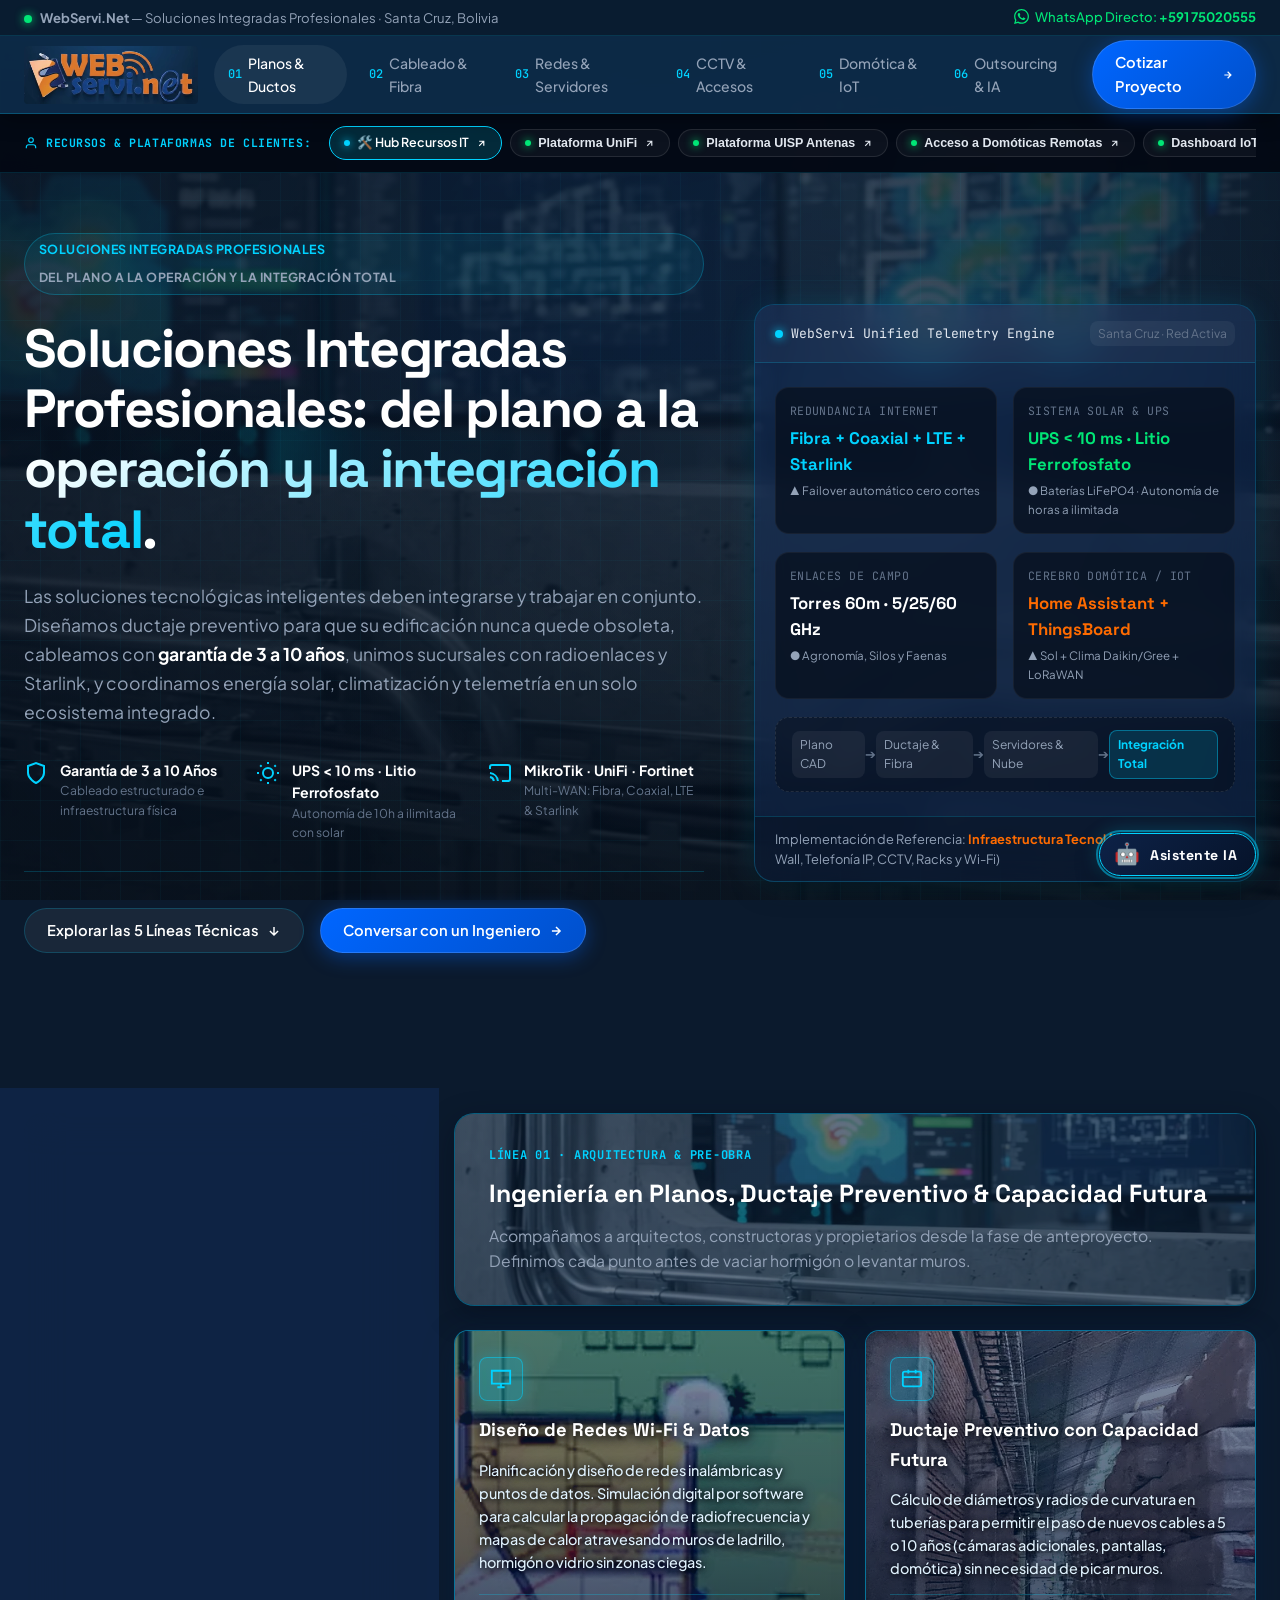
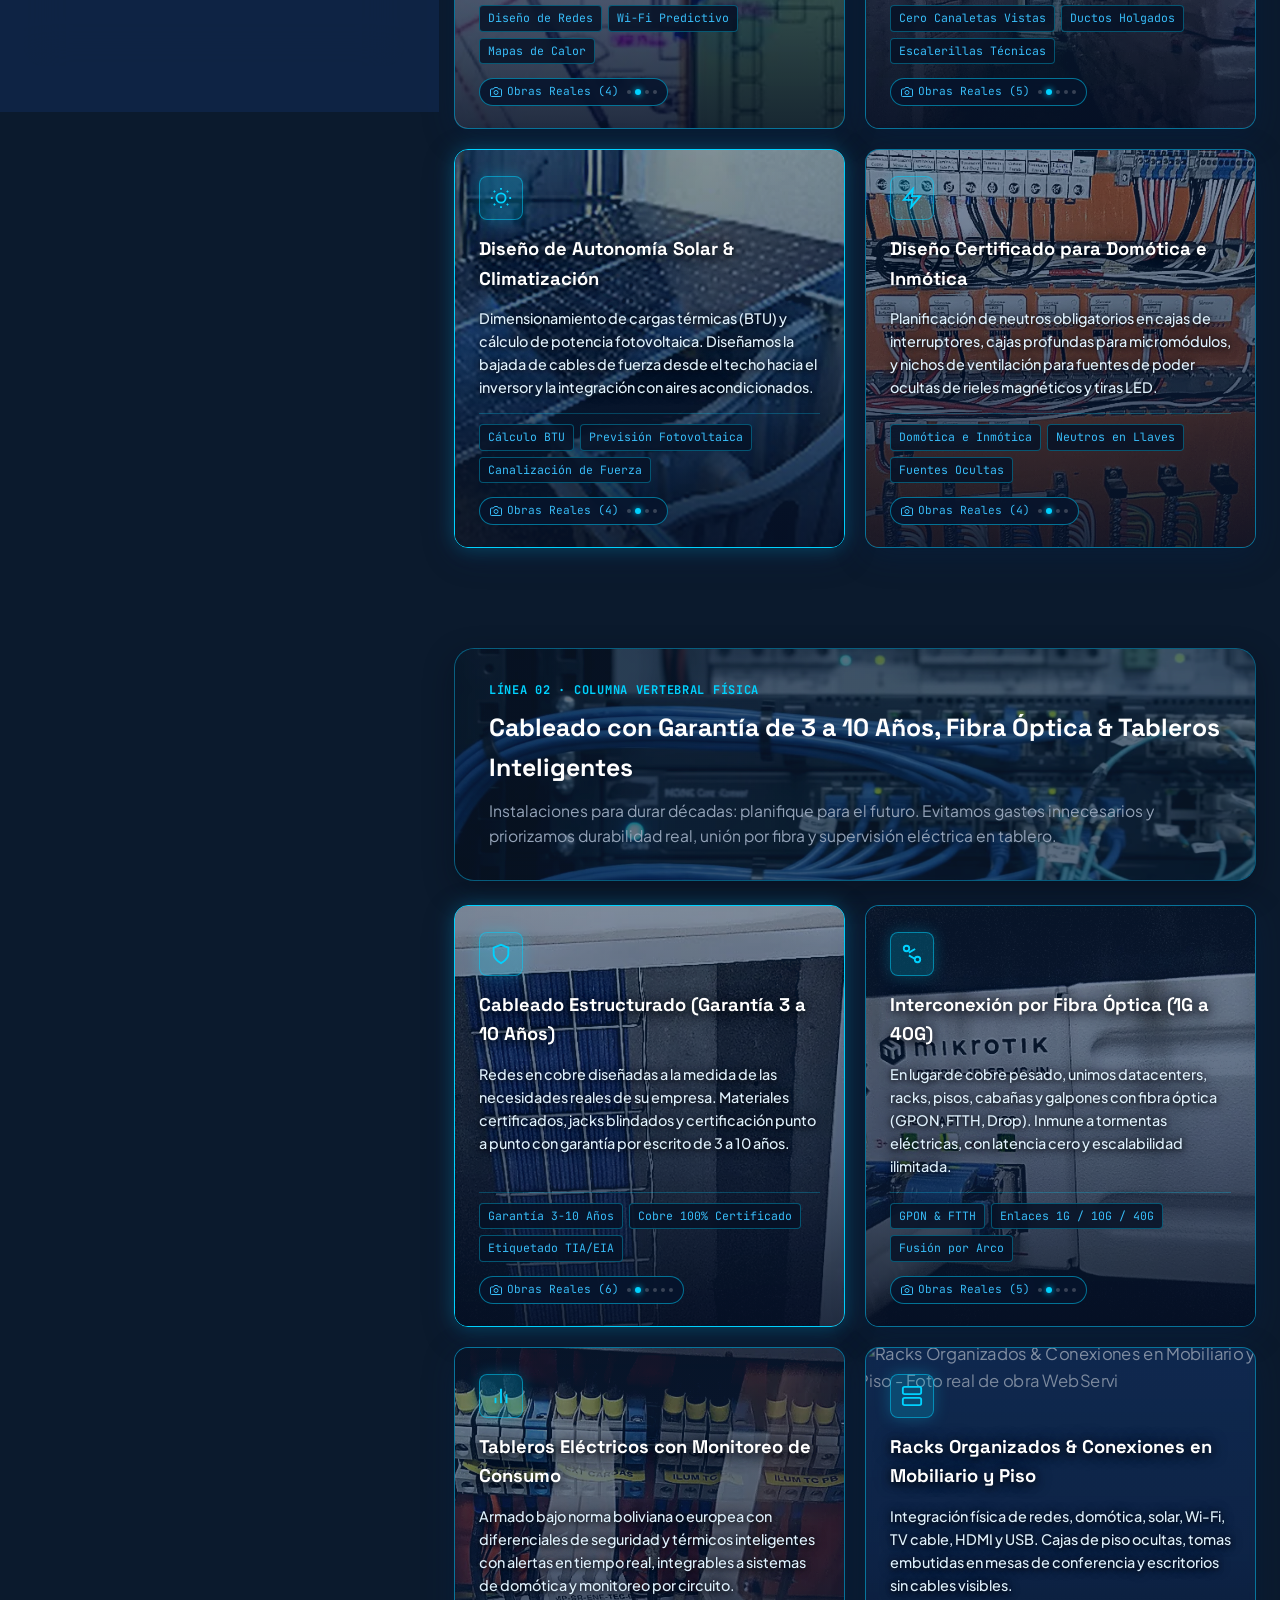
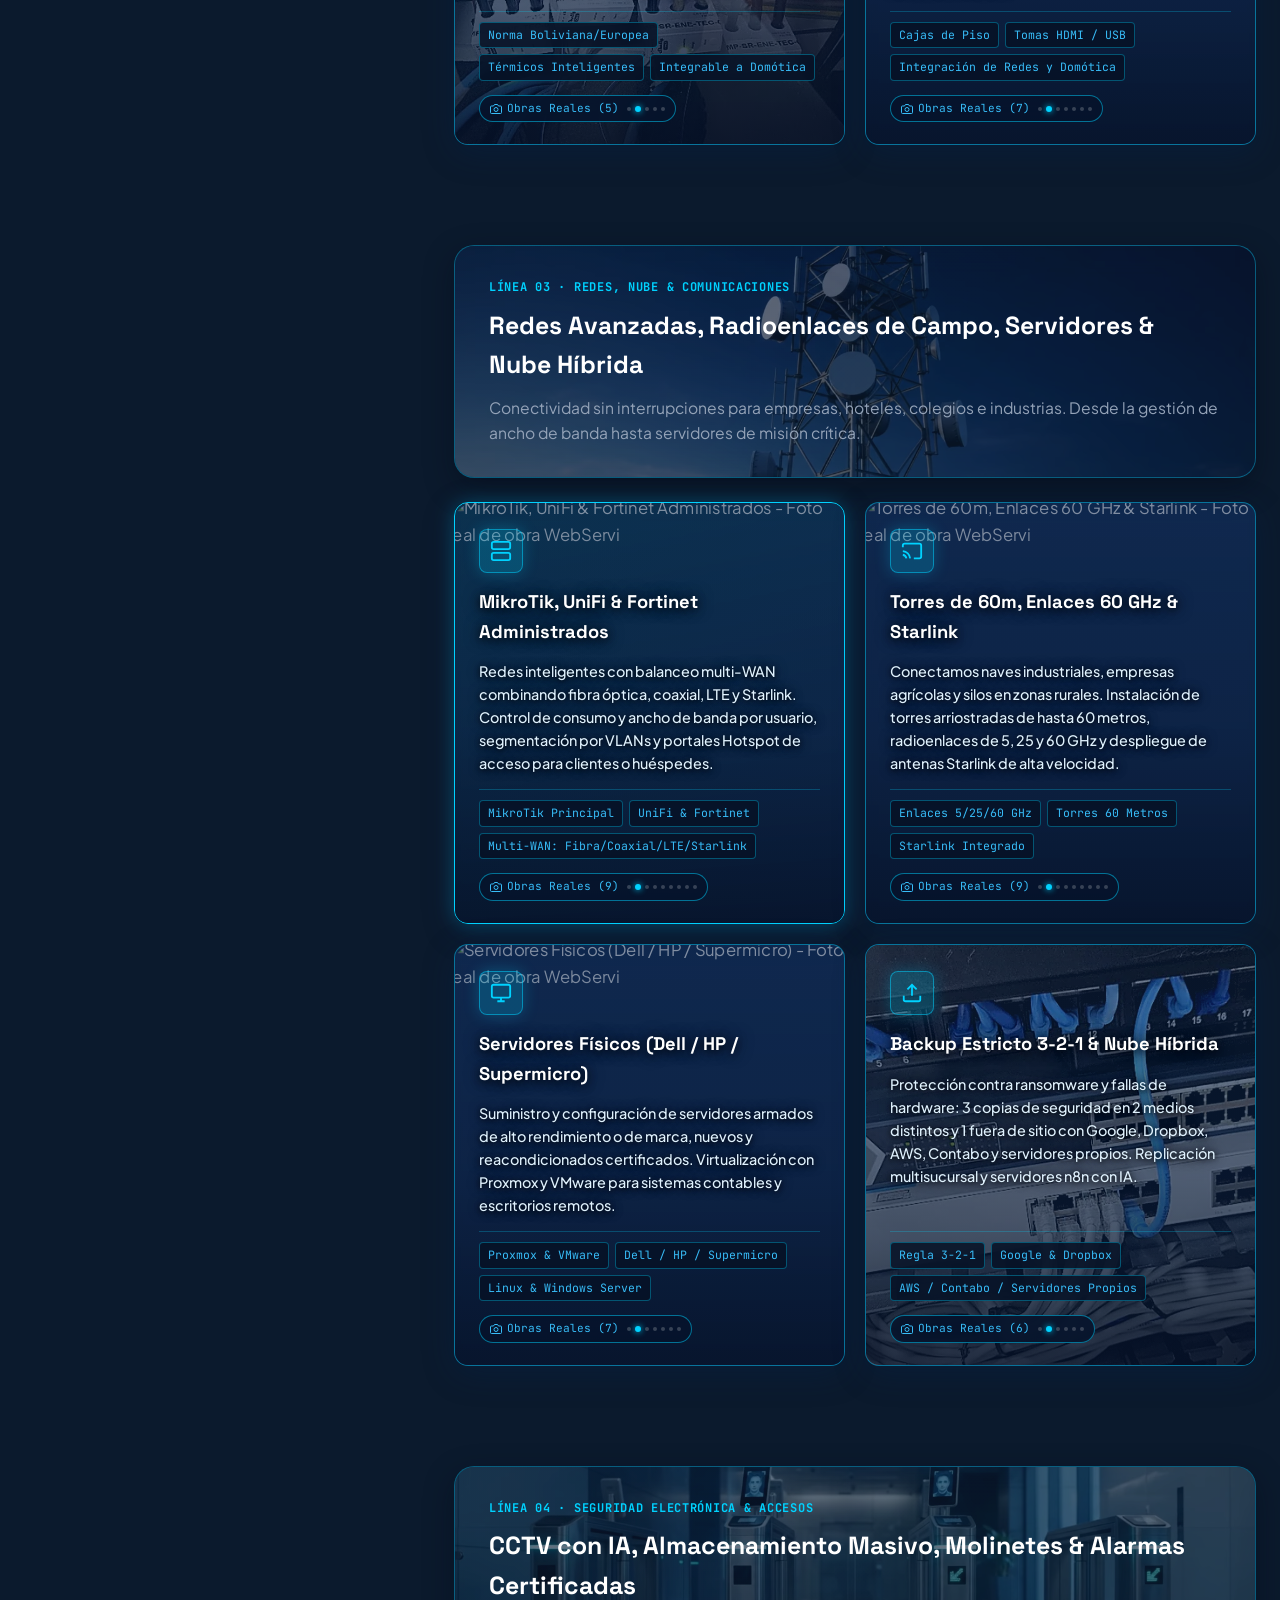
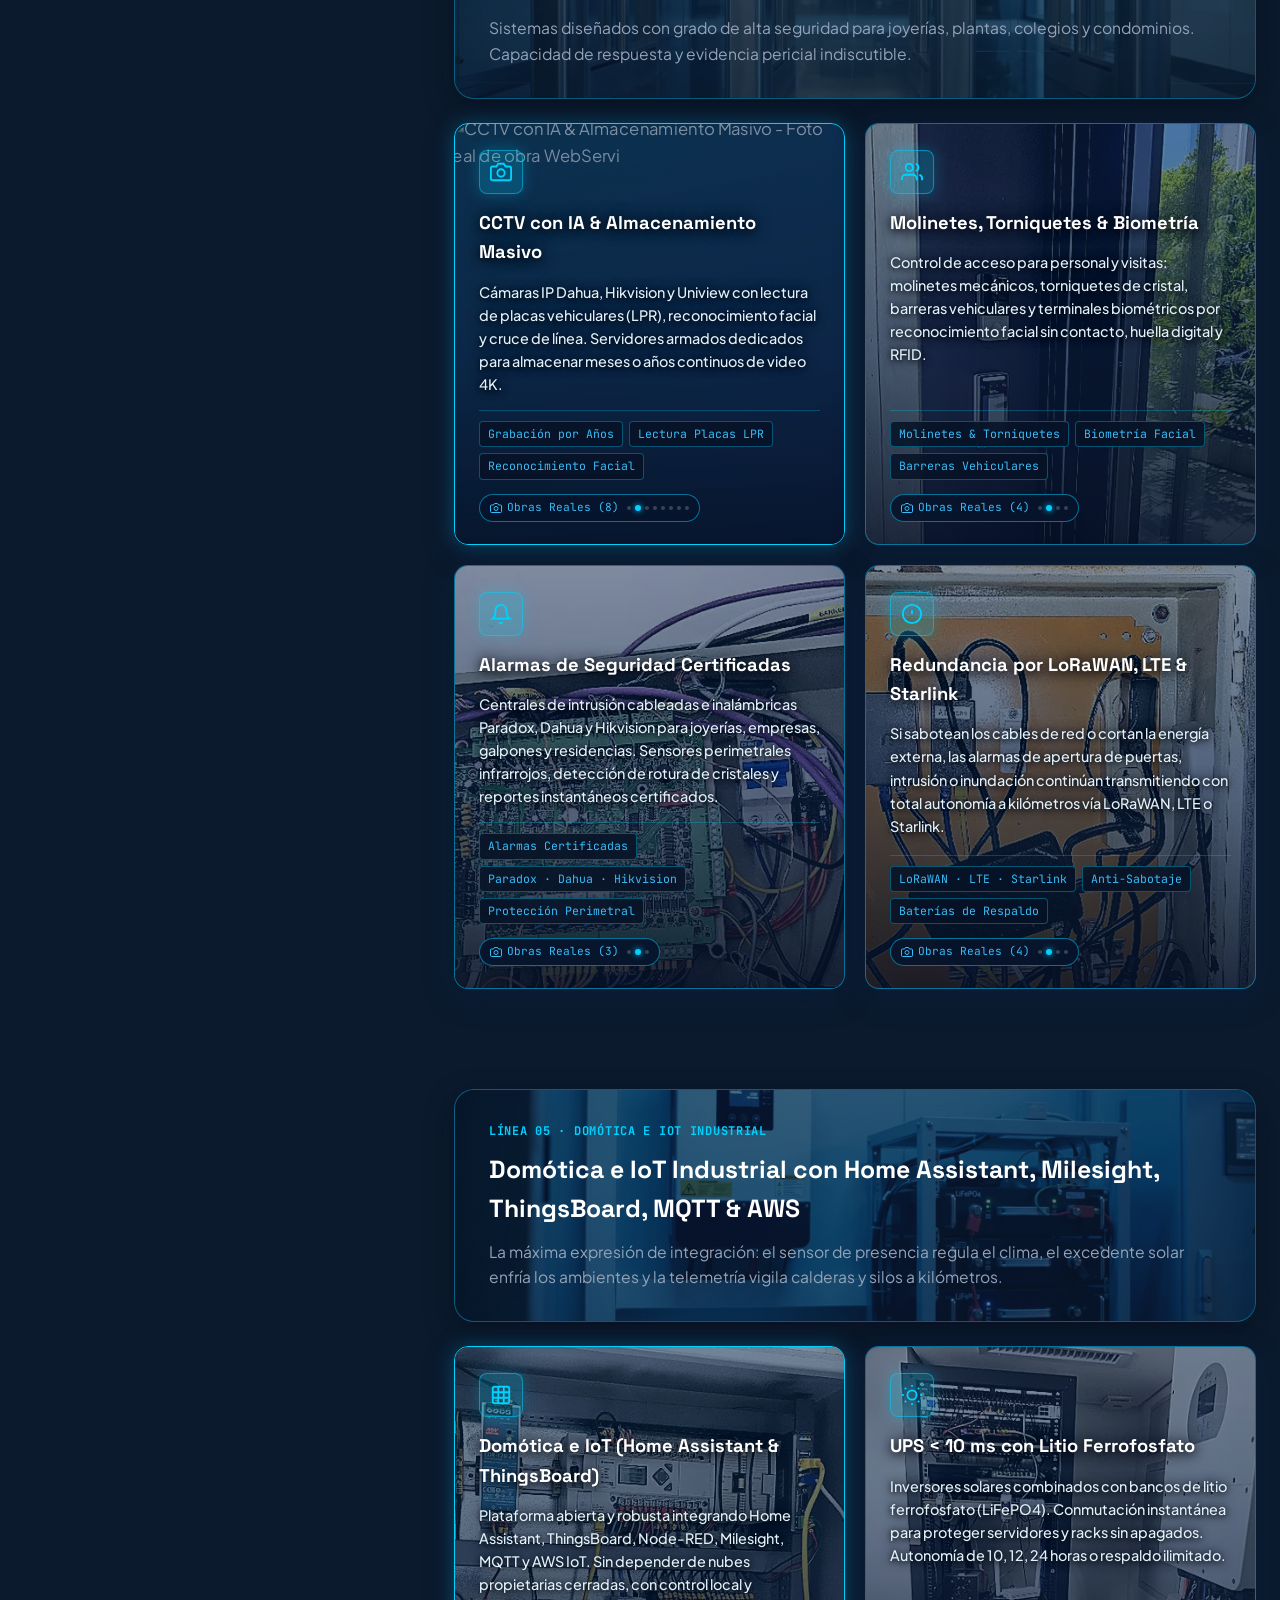
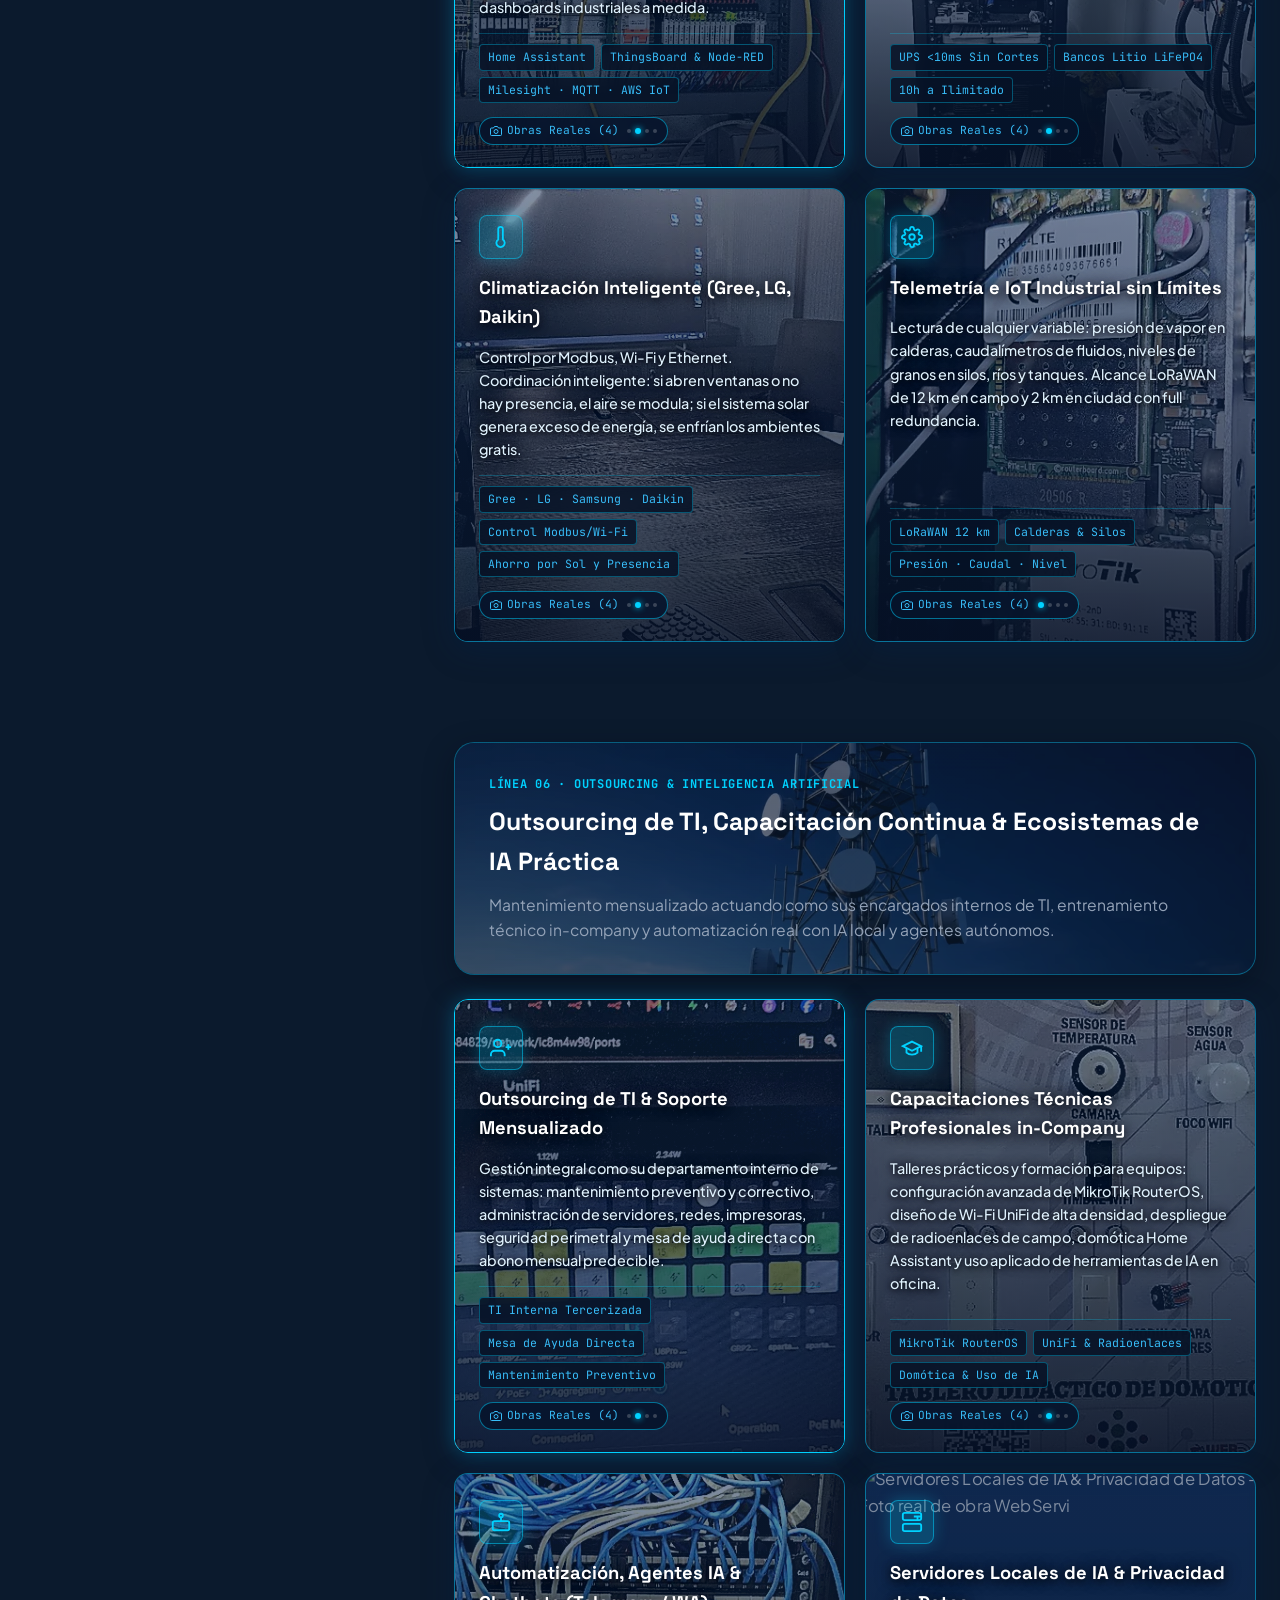
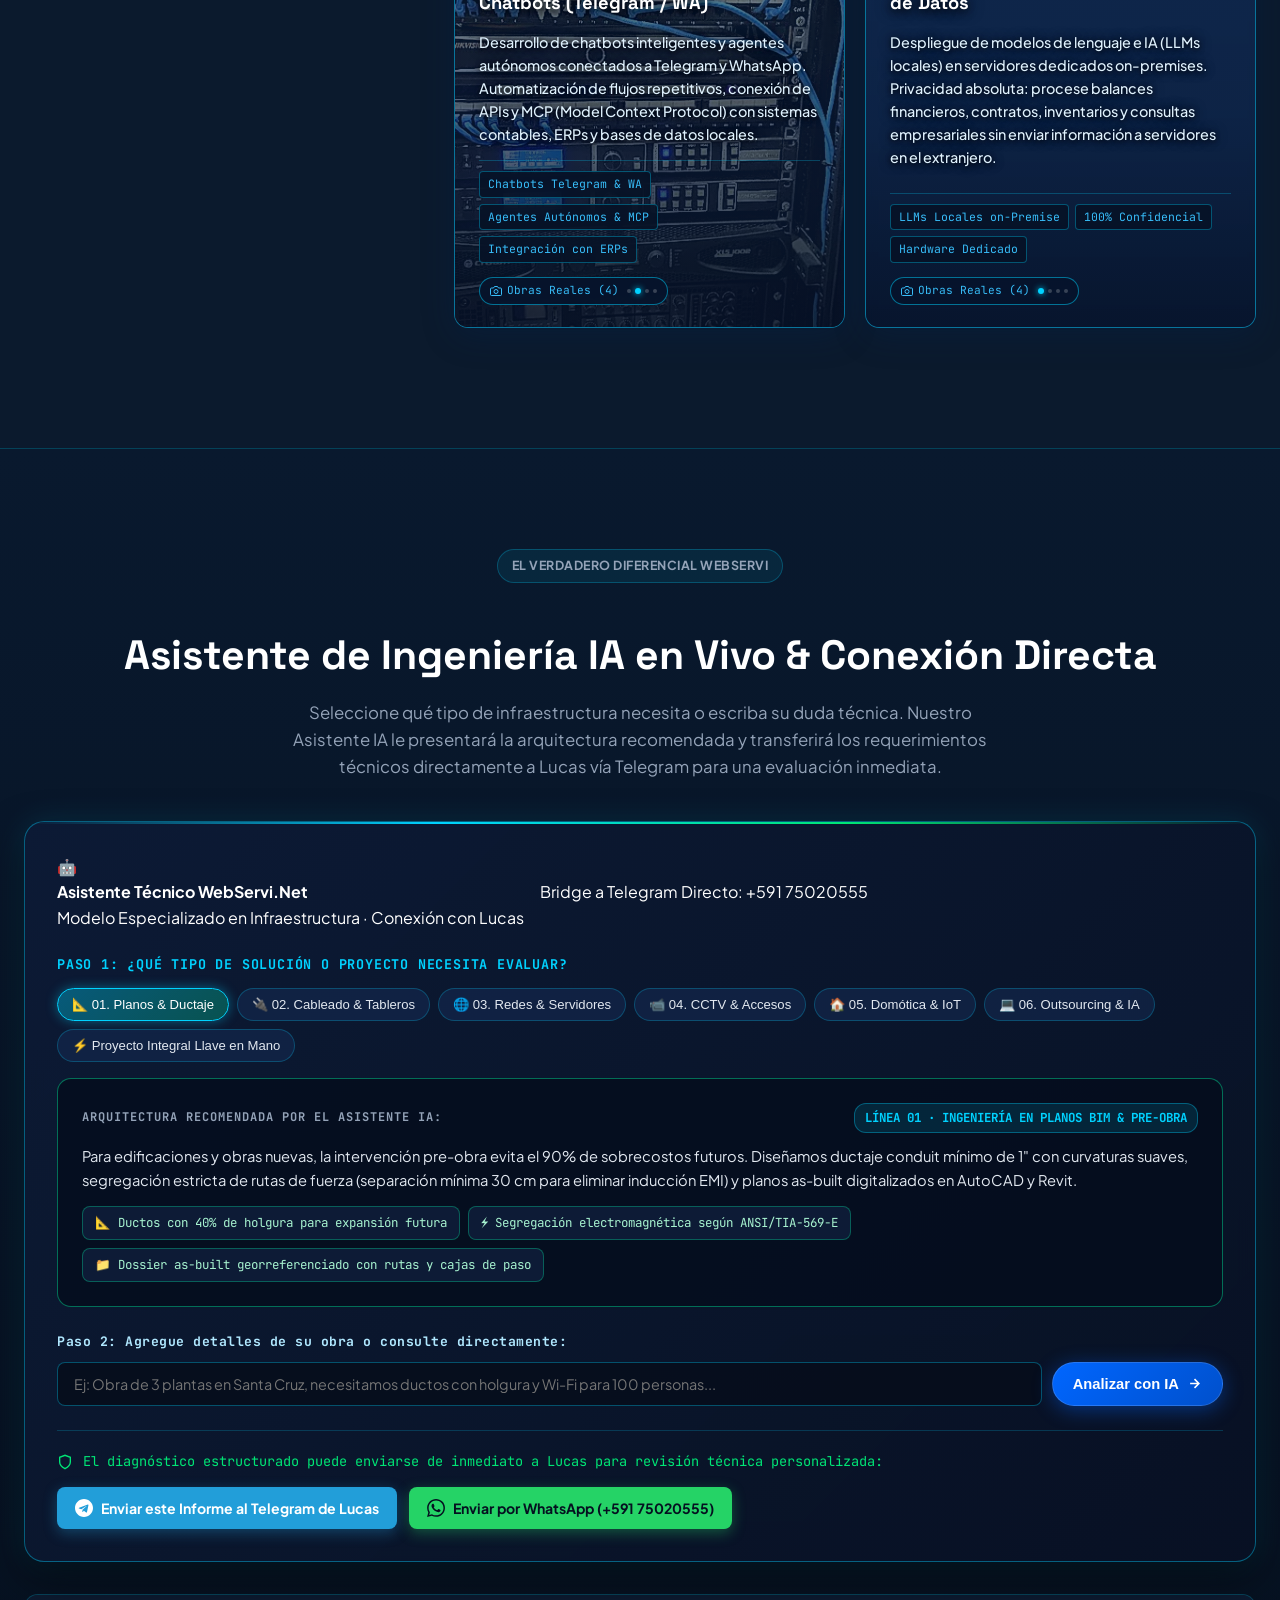
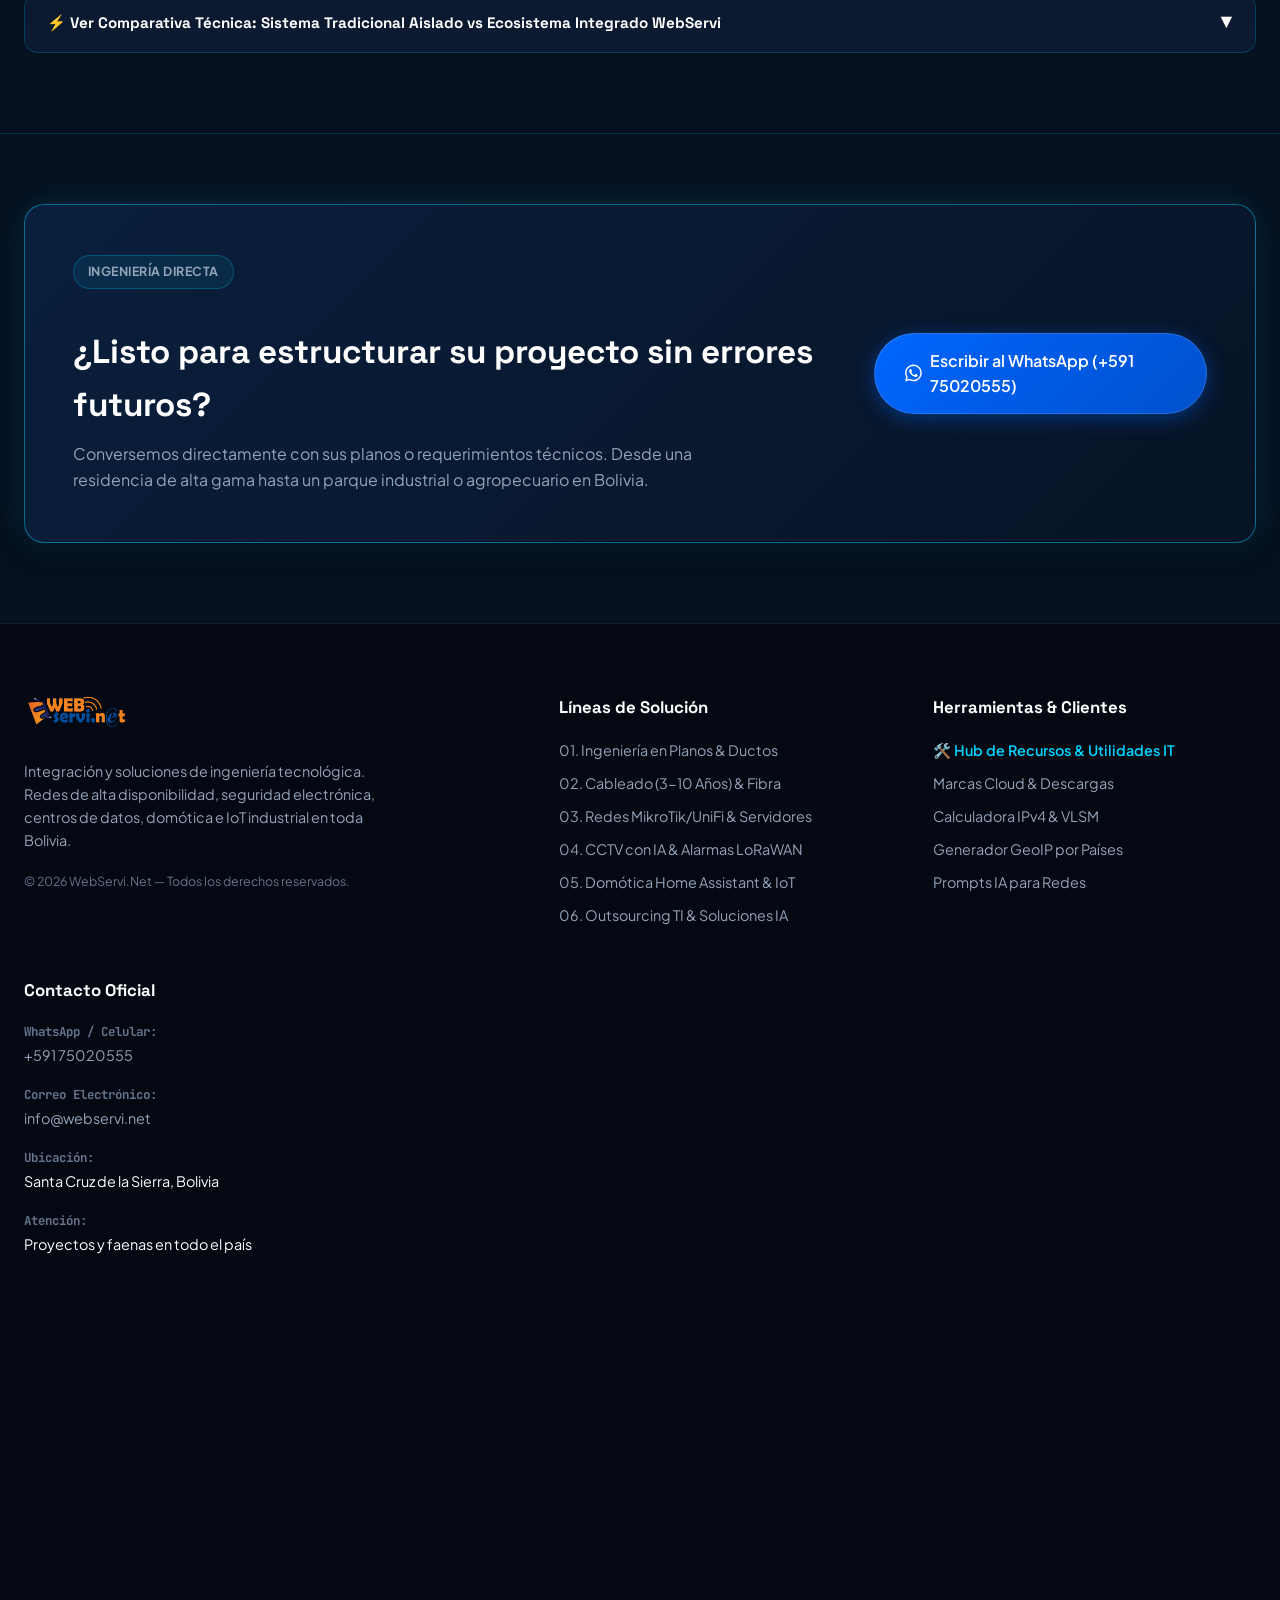
==== index.html @ d4ae752f "Línea 06, Asistente IA en vivo, fotos históricas, sticky fix y animación ai-typing" ====
<!doctype html>
<html lang="es">
<head>
  <meta charset="utf-8">
  <meta name="viewport" content="width=device-width, initial-scale=1">
  <title>WebServi.Net — Ingeniería e Integración Total | Redes, Fibra, Servidores, Domótica & IoT</title>
  <meta name="description" content="Integración tecnológica de punta a punta en Bolivia: ingeniería en planos, cableado con 3 a 10 años de garantía, redes MikroTik/UniFi/Fortinet, enlaces Starlink, Proxmox, CCTV con IA, domótica Home Assistant y telemetría LoRaWAN.">
  <link rel="preconnect" href="https://fonts.googleapis.com">
  <link rel="preconnect" href="https://fonts.gstatic.com" crossorigin>
  <link href="https://fonts.googleapis.com/css2?family=JetBrains+Mono:wght@400;500;700&family=Plus+Jakarta+Sans:wght@300;400;500;600;700;800&family=Space+Grotesk:wght@500;600;700&display=swap" rel="stylesheet">
  <link rel="stylesheet" href="styles.css">
  <link rel="icon" type="image/png" href="assets/logos/v2-logo.png">
  <link rel="apple-touch-icon" href="assets/logos/v2-logo.png">
</head>
<body data-page="home">

  <!-- Ambient Dynamic Canvas / Background Layer -->
  <div class="ambient-bg-container" id="ambientBg">
    <div class="ambient-base-gradient"></div>

    <!-- Seamless Video Loops for 5 Lines (Cero Lag, Alta Nitidez) -->
    <video class="ambient-video-loop active" id="ambientVid1" autoplay muted loop playsinline preload="auto" aria-hidden="true">
      <source src="video/loop-linea-1.webm" type="video/webm">
      <source src="video/loop-linea-1.mp4" type="video/mp4">
    </video>
    <video class="ambient-video-loop" id="ambientVid2" autoplay muted loop playsinline preload="auto" aria-hidden="true">
      <source src="video/loop-linea-2.webm" type="video/webm">
      <source src="video/loop-linea-2.mp4" type="video/mp4">
    </video>
    <video class="ambient-video-loop" id="ambientVid3" autoplay muted loop playsinline preload="auto" aria-hidden="true">
      <source src="video/loop-linea-3.webm" type="video/webm">
      <source src="video/loop-linea-3.mp4" type="video/mp4">
    </video>
    <video class="ambient-video-loop" id="ambientVid4" autoplay muted loop playsinline preload="auto" aria-hidden="true">
      <source src="video/loop-linea-4.webm" type="video/webm">
      <source src="video/loop-linea-4.mp4" type="video/mp4">
    </video>
    <video class="ambient-video-loop" id="ambientVid5" autoplay muted loop playsinline preload="auto" aria-hidden="true">
      <source src="video/loop-linea-5.webm" type="video/webm">
      <source src="video/loop-linea-5.mp4" type="video/mp4">
    </video>
    <video class="ambient-video-loop" id="ambientVid6" autoplay muted loop playsinline preload="auto" aria-hidden="true">
      <source src="video/loop-linea-6.webm" type="video/webm">
      <source src="video/loop-linea-6.mp4" type="video/mp4">
    </video>

    <div class="ambient-overlay-vignette"></div>
    <div class="ambient-grid-overlay"></div>
  </div>

  <!-- Accessibility Skip Link -->
  <a class="sr-skip" href="#lineas-maestras">Saltar a las líneas de solución</a>

  <!-- Top Announcement Bar -->
  <header class="top-bar">
    <div class="wrap top-bar-content">
      <div class="top-tagline">
        <span class="pulse-dot"></span>
        <span><strong>WebServi.Net</strong> — Soluciones Integradas Profesionales · Santa Cruz, Bolivia</span>
      </div>
      <div class="top-contact">
        <a href="https://wa.me/59175020555" target="_blank" rel="noopener" class="top-wa-link">
          <svg width="15" height="15" viewBox="0 0 24 24" fill="currentColor"><path d="M.057 24l1.687-6.163c-1.041-1.804-1.588-3.849-1.587-5.946.003-6.556 5.338-11.891 11.893-11.891 3.181.001 6.167 1.24 8.413 3.488 2.245 2.248 3.481 5.236 3.48 8.414-.003 6.557-5.338 11.892-11.893 11.892-1.99-.001-3.951-.5-5.688-1.448l-6.305 1.654zm6.597-3.807c1.676.995 3.276 1.591 5.392 1.592 5.448 0 9.886-4.434 9.889-9.885.002-5.462-4.415-9.89-9.881-9.892-5.452 0-9.887 4.434-9.889 9.884-.001 2.225.651 3.891 1.746 5.634l-.999 3.648 3.742-.981zm11.387-5.464c-.074-.124-.272-.198-.57-.347-.297-.149-1.758-.868-2.031-.967-.272-.099-.47-.149-.669.149-.198.297-.768.967-.941 1.165-.173.198-.347.223-.644.074-.297-.149-1.255-.462-2.39-1.475-.883-.788-1.48-1.761-1.653-2.059-.173-.297-.018-.458.13-.606.134-.133.297-.347.446-.521.151-.172.2-.296.3-.495.099-.198.05-.372-.025-.521-.075-.148-.669-1.611-.916-2.206-.242-.579-.487-.501-.669-.51l-.57-.01c-.198 0-.52.074-.792.372s-1.04 1.016-1.04 2.479 1.065 2.876 1.213 3.074c.149.198 2.095 3.2 5.076 4.487.709.306 1.263.489 1.694.626.712.226 1.36.194 1.872.118.571-.085 1.758-.719 2.006-1.413.248-.695.248-1.29.173-1.414z"/></svg>
          <span>WhatsApp Directo: <strong>+591 75020555</strong></span>
        </a>
      </div>
    </div>
  </header>

  <!-- Sticky Main Glass Navigation -->
  <nav class="site-nav">
    <div class="wrap nav-inner">
      <a href="index.html" class="brand-link" aria-label="WebServi.Net - Inicio">
        <video class="brand-logo-video" autoplay loop muted playsinline poster="video/logo-poster.jpg">
          <source src="video/logo-animado-header.webm" type="video/webm">
          <source src="video/logo-animado-header.mp4" type="video/mp4">
          <img src="video/logo-poster.jpg" alt="WebServi.Net" class="brand-logo">
        </video>
      </a>

      <div class="nav-links" id="mainNav">
        <a href="#linea-1" class="nav-item"><span>01</span> Planos & Ductos</a>
        <a href="#linea-2" class="nav-item"><span>02</span> Cableado & Fibra</a>
        <a href="#linea-3" class="nav-item"><span>03</span> Redes & Servidores</a>
        <a href="#linea-4" class="nav-item"><span>04</span> CCTV & Accesos</a>
        <a href="#linea-5" class="nav-item"><span>05</span> Domótica & IoT</a>
        <a href="#linea-6" class="nav-item"><span>06</span> Outsourcing & IA</a>
      </div>

      <div class="nav-cta-wrap">
        <a href="https://wa.me/59175020555?text=Hola%20WebServi,%20deseo%20asesoramiento%20para%20un%20proyecto" target="_blank" rel="noopener" class="btn btn-primary-glow btn-nav-cta">
          <span>Cotizar Proyecto</span>
          <svg width="14" height="14" viewBox="0 0 24 24" fill="none" stroke="currentColor" stroke-width="2.5"><path d="M5 12h14M12 5l7 7-7 7"/></svg>
        </a>

        <!-- Mobile Menu Toggle Button (Hamburger) -->
        <button class="mobile-toggle-btn" id="mobileMenuBtn" aria-label="Abrir Menú de Navegación" aria-expanded="false">
          <span class="hamburger-line"></span>
          <span class="hamburger-line"></span>
          <span class="hamburger-line"></span>
        </button>
      </div>
    </div>

    <!-- Mobile Navigation Drawer -->
    <div class="mobile-nav-drawer" id="mobileNavDrawer" aria-hidden="true">
      <div class="mobile-nav-links">
        <a href="#linea-1" class="mobile-nav-item"><span>01</span> Planos & Ductos</a>
        <a href="#linea-2" class="mobile-nav-item"><span>02</span> Cableado & Fibra</a>
        <a href="#linea-3" class="mobile-nav-item"><span>03</span> Redes & Servidores</a>
        <a href="#linea-4" class="mobile-nav-item"><span>04</span> CCTV & Accesos</a>
        <a href="#linea-5" class="mobile-nav-item"><span>05</span> Domótica & IoT</a>
        <a href="#linea-6" class="mobile-nav-item"><span>06</span> Outsourcing & IA</a>
      </div>
      <div class="mobile-drawer-footer">
        <a href="https://wa.me/59175020555?text=Hola%20WebServi,%20deseo%20asesoramiento%20para%20un%20proyecto" target="_blank" rel="noopener" class="btn btn-primary-glow" style="width: 100%;">
          <span>Cotizar Proyecto por WhatsApp</span>
        </a>
      </div>
    </div>
  </nav>

  <!-- Client Resources & Platform Access Bar -->
  <div class="client-portal-bar">
    <div class="wrap portal-bar-inner">
      <div class="portal-label">
        <svg width="14" height="14" viewBox="0 0 24 24" fill="none" stroke="currentColor" stroke-width="2"><path d="M20 21v-2a4 4 0 0 0-4-4H8a4 4 0 0 0-4 4v2"/><circle cx="12" cy="7" r="4"/></svg>
        <span>RECURSOS & PLATAFORMAS DE CLIENTES:</span>
      </div>

      <div class="portal-buttons-scroll">
        <a href="recursos.html" class="portal-btn" style="background: rgba(0, 210, 255, 0.16); border-color: var(--tech-cyan); color: #fff; text-decoration: none;" title="Ir al Hub de Recursos IT y Herramientas">
          <span class="portal-btn-dot" style="background: var(--tech-cyan); box-shadow: 0 0 8px var(--tech-cyan);"></span>
          <span style="font-weight: 600;">🛠️ Hub Recursos IT</span>
          <svg width="11" height="11" viewBox="0 0 24 24" fill="none" stroke="currentColor" stroke-width="2.5"><path d="M7 17L17 7M7 7h10v10"/></svg>
        </a>

        <button class="portal-btn" data-portal="unifi" title="Servidor UniFi Controller para clientes">
          <span class="portal-btn-dot"></span>
          <span>Plataforma UniFi</span>
          <svg width="11" height="11" viewBox="0 0 24 24" fill="none" stroke="currentColor" stroke-width="2.5"><path d="M7 17L17 7M7 7h10v10"/></svg>
        </button>

        <button class="portal-btn" data-portal="uisp" title="Monitoreo de enlaces de antenas UISP">
          <span class="portal-btn-dot"></span>
          <span>Plataforma UISP Antenas</span>
          <svg width="11" height="11" viewBox="0 0 24 24" fill="none" stroke="currentColor" stroke-width="2.5"><path d="M7 17L17 7M7 7h10v10"/></svg>
        </button>

        <button class="portal-btn" data-portal="domotica" title="Acceso seguro a paneles de domótica">
          <span class="portal-btn-dot"></span>
          <span>Acceso a Domóticas Remotas</span>
          <svg width="11" height="11" viewBox="0 0 24 24" fill="none" stroke="currentColor" stroke-width="2.5"><path d="M7 17L17 7M7 7h10v10"/></svg>
        </button>

        <button class="portal-btn" data-portal="thingsboard" title="Dashboard IoT ThingsBoard para telemetría">
          <span class="portal-btn-dot"></span>
          <span>Dashboard IoT ThingsBoard</span>
          <svg width="11" height="11" viewBox="0 0 24 24" fill="none" stroke="currentColor" stroke-width="2.5"><path d="M7 17L17 7M7 7h10v10"/></svg>
        </button>

        <button class="portal-btn" data-portal="monitoreo" title="Centro de monitoreo de redes y servidores">
          <span class="portal-btn-dot"></span>
          <span>Monitoreos Remotos</span>
          <svg width="11" height="11" viewBox="0 0 24 24" fill="none" stroke="currentColor" stroke-width="2.5"><path d="M7 17L17 7M7 7h10v10"/></svg>
        </button>
      </div>
    </div>
  </div>

  <!-- HERO SECTION -->
  <section class="hero-executive">
    <div class="wrap hero-grid">
      <div class="hero-text-col">
        <div class="eyebrow-chip">
          <span class="chip-accent">SOLUCIONES INTEGRADAS PROFESIONALES</span>
          <span>DEL PLANO A LA OPERACIÓN Y LA INTEGRACIÓN TOTAL</span>
        </div>
        
        <h1 class="hero-title">
          Soluciones Integradas Profesionales: <span class="gradient-text">del plano a la operación y la integración total</span>.
        </h1>

        <p class="hero-lead">
          Las soluciones tecnológicas inteligentes deben integrarse y trabajar en conjunto. Diseñamos ductaje preventivo para que su edificación nunca quede obsoleta, cableamos con <strong>garantía de 3 a 10 años</strong>, unimos sucursales con radioenlaces y Starlink, y coordinamos energía solar, climatización y telemetría en un solo ecosistema integrado.
        </p>

        <!-- Trust Highlights -->
        <div class="hero-badges">
          <div class="badge-item">
            <svg class="badge-icon" viewBox="0 0 24 24" fill="none" stroke="currentColor" stroke-width="2"><path d="M12 22s8-4 8-10V5l-8-3-8 3v7c0 6 8 10 8 10z"/></svg>
            <div>
              <strong>Garantía de 3 a 10 Años</strong>
              <span>Cableado estructurado e infraestructura física</span>
            </div>
          </div>
          <div class="badge-item">
            <svg class="badge-icon" viewBox="0 0 24 24" fill="none" stroke="currentColor" stroke-width="2"><circle cx="12" cy="12" r="5"/><path d="M12 1v2M12 21v2M4.2 4.2l1.4 1.4M18.4 18.4l1.4 1.4M1 12h2M21 12h2M4.2 19.8l1.4-1.4M18.4 5.6l1.4-1.4"/></svg>
            <div>
              <strong>UPS &lt; 10 ms · Litio Ferrofosfato</strong>
              <span>Autonomía de 10h a ilimitada con solar</span>
            </div>
          </div>
          <div class="badge-item">
            <svg class="badge-icon" viewBox="0 0 24 24" fill="none" stroke="currentColor" stroke-width="2"><path d="M2 16.1A5 5 0 0 1 5.9 20M2 12.05A9 9 0 0 1 9.95 20M2 8V6a2 2 0 0 1 2-2h16a2 2 0 0 1 2 2v12a2 2 0 0 1-2 2h-6"/></svg>
            <div>
              <strong>MikroTik · UniFi · Fortinet</strong>
              <span>Multi-WAN: Fibra, Coaxial, LTE & Starlink</span>
            </div>
          </div>
        </div>

        <div class="hero-actions">
          <a href="#lineas-maestras" class="btn btn-secondary">
            <span>Explorar las 5 Líneas Técnicas</span>
            <svg width="14" height="14" viewBox="0 0 24 24" fill="none" stroke="currentColor" stroke-width="2.5"><path d="M12 5v14M19 12l-7 7-7-7"/></svg>
          </a>
          <a href="https://wa.me/59175020555?text=Hola%20WebServi,%20quiero%20conversar%20sobre%20un%20proyecto" target="_blank" rel="noopener" class="btn btn-primary-glow">
            <span>Conversar con un Ingeniero</span>
            <svg width="14" height="14" viewBox="0 0 24 24" fill="none" stroke="currentColor" stroke-width="2.5"><path d="M5 12h14M12 5l7 7-7 7"/></svg>
          </a>
        </div>
      </div>

      <!-- Hero Interactive Architecture Showcase -->
      <div class="hero-showcase-col">
        <div class="tech-monitor-card">
          <div class="monitor-header">
            <div class="monitor-title">
              <span class="live-indicator"></span>
              <span>WebServi Unified Telemetry Engine</span>
            </div>
            <div class="monitor-chip">Santa Cruz · Red Activa</div>
          </div>

          <div class="monitor-body">
            <div class="telemetry-row">
              <div class="telemetry-metric">
                <span class="t-label">REDUNDANCIA INTERNET</span>
                <span class="t-value highlight-cyan">Fibra + Coaxial + LTE + Starlink</span>
                <span class="t-sub">▲ Failover automático cero cortes</span>
              </div>
              <div class="telemetry-metric">
                <span class="t-label">SISTEMA SOLAR & UPS</span>
                <span class="t-value highlight-green">UPS &lt; 10 ms · Litio Ferrofosfato</span>
                <span class="t-sub">● Baterías LiFePO4 · Autonomía de horas a ilimitada</span>
              </div>
            </div>

            <div class="telemetry-row">
              <div class="telemetry-metric">
                <span class="t-label">ENLACES DE CAMPO</span>
                <span class="t-value">Torres 60m · 5/25/60 GHz</span>
                <span class="t-sub">● Agronomía, Silos y Faenas</span>
              </div>
              <div class="telemetry-metric">
                <span class="t-label">CEREBRO DOMÓTICA / IOT</span>
                <span class="t-value highlight-orange">Home Assistant + ThingsBoard</span>
                <span class="t-sub">▲ Sol + Clima Daikin/Gree + LoRaWAN</span>
              </div>
            </div>

            <div class="monitor-diagram">
              <div class="diagram-node">Plano CAD</div>
              <div class="diagram-line">➔</div>
              <div class="diagram-node">Ductaje & Fibra</div>
              <div class="diagram-line">➔</div>
              <div class="diagram-node">Servidores & Nube</div>
              <div class="diagram-line">➔</div>
              <div class="diagram-node active">Integración Total</div>
            </div>
          </div>

          <div class="monitor-footer">
            <span>Implementación de Referencia: <strong>Infraestructura Tecnológica Integral</strong> (Video Wall, Telefonía IP, CCTV, Racks y Wi-Fi)</span>
          </div>
        </div>
      </div>
    </div>
  </section>

  <!-- STORY-SCROLL MAIN SECTION (6 LÍNEAS MAESTRAS) -->
  <section class="story-scroll-section" id="lineas-maestras">
    <div class="wrap story-scroll-wrapper">
      
      <!-- STICKY SIDEBAR (LEFT COLUMN) -->
      <aside class="story-sticky-sidebar" id="storySidebar">
        <div class="sidebar-header">
          <div class="line-counter" id="activeLineCounter">LÍNEA 01 DE 06</div>
          <div class="line-progress-track">
            <div class="line-progress-bar" id="lineProgressBar" style="width: 16.66%;"></div>
          </div>
        </div>

        <div class="sidebar-content">
          <div class="sidebar-eyebrow" id="sidebarEyebrow">PRE-CONSTRUCCIÓN & PROYECTOS</div>
          <h2 class="sidebar-title" id="sidebarTitle">Ingeniería en Planos & Ductaje Preventivo</h2>
          <p class="sidebar-quote" id="sidebarQuote">
            «El ducto que no se coloca en el plano no se podrá colocar después sin picar paredes ni dejar canaletas colgando. Planificamos la infraestructura para los próximos 10 años.»
          </p>

          <div class="sidebar-specs-list" id="sidebarSpecs">
            <div class="spec-tag">Ductos con holgura futura</div>
            <div class="spec-tag">Diseño Solar & Climatización</div>
            <div class="spec-tag">Diseño Certificado Domótica</div>
            <div class="spec-tag">Diseño Wi-Fi & Datos</div>
          </div>
        </div>

        <div class="sidebar-footer">
          <a href="https://wa.me/59175020555?text=Hola%20WebServi,%20quiero%20revisar%20mis%20planos%20con%20ustedes" target="_blank" rel="noopener" class="btn btn-whatsapp-sidebar" id="sidebarCta">
            <svg width="18" height="18" viewBox="0 0 24 24" fill="currentColor"><path d="M.057 24l1.687-6.163c-1.041-1.804-1.588-3.849-1.587-5.946.003-6.556 5.338-11.891 11.893-11.891 3.181.001 6.167 1.24 8.413 3.488 2.245 2.248 3.481 5.236 3.48 8.414-.003 6.557-5.338 11.892-11.893 11.892-1.99-.001-3.951-.5-5.688-1.448l-6.305 1.654zm6.597-3.807c1.676.995 3.276 1.591 5.392 1.592 5.448 0 9.886-4.434 9.889-9.885.002-5.462-4.415-9.89-9.881-9.892-5.452 0-9.887 4.434-9.889 9.884-.001 2.225.651 3.891 1.746 5.634l-.999 3.648 3.742-.981zm11.387-5.464c-.074-.124-.272-.198-.57-.347-.297-.149-1.758-.868-2.031-.967-.272-.099-.47-.149-.669.149-.198.297-.768.967-.941 1.165-.173.198-.347.223-.644.074-.297-.149-1.255-.462-2.39-1.475-.883-.788-1.48-1.761-1.653-2.059-.173-.297-.018-.458.13-.606.134-.133.297-.347.446-.521.151-.172.2-.296.3-.495.099-.198.05-.372-.025-.521-.075-.148-.669-1.611-.916-2.206-.242-.579-.487-.501-.669-.51l-.57-.01c-.198 0-.52.074-.792.372s-1.04 1.016-1.04 2.479 1.065 2.876 1.213 3.074c.149.198 2.095 3.2 5.076 4.487.709.306 1.263.489 1.694.626.712.226 1.36.194 1.872.118.571-.085 1.758-.719 2.006-1.413.248-.695.248-1.29.173-1.414z"/></svg>
            <span id="sidebarCtaText">Consultar Planos por WhatsApp</span>
          </a>
        </div>
      </aside>

      <!-- DYNAMIC FEED (RIGHT COLUMN) -->
      <main class="story-feed" id="storyFeed">

        <!-- ========================================== -->
        <!-- LÍNEA 01: INGENIERÍA EN PLANOS & PROYECTOS -->
        <!-- ========================================== -->
        <article class="line-cluster" id="linea-1" data-line="1" data-title="Ingeniería en Planos & Ductaje Preventivo" data-eyebrow="PRE-CONSTRUCCIÓN & PROYECTOS" data-quote="«El ducto que no se coloca en el plano no se podrá colocar después sin picar paredes ni dejar canaletas colgando. Planificamos la infraestructura para los próximos 10 años.»" data-specs="Ductos con holgura futura,Diseño Solar & Climatización,Diseño Certificado Domótica,Diseño Wi-Fi & Datos" data-cta="Consultar Planos por WhatsApp" data-msg="Hola WebServi, requiero asesoramiento técnico para el diseño en planos de una obra">
          
          <div class="cluster-banner">
            <video class="cluster-bg-video" autoplay muted loop playsinline preload="auto" aria-hidden="true">
              <source src="video/loop-linea-1.webm" type="video/webm">
              <source src="video/loop-linea-1.mp4" type="video/mp4">
            </video>
            <div class="cluster-banner-content">
              <span class="cluster-tag">LÍNEA 01 · ARQUITECTURA & PRE-OBRA</span>
              <h3>Ingeniería en Planos, Ductaje Preventivo & Capacidad Futura</h3>
              <p>Acompañamos a arquitectos, constructoras y propietarios desde la fase de anteproyecto. Definimos cada punto antes de vaciar hormigón o levantar muros.</p>
            </div>
          </div>

          <div class="card-grid">
            <div class="tech-card">
              <div class="card-icon">
                <svg viewBox="0 0 24 24" fill="none" stroke="currentColor" stroke-width="2"><path d="M2 3h20v14H2z"/><path d="M8 21h8M12 17v4"/></svg>
              </div>
              <h4>Diseño de Redes Wi-Fi & Datos</h4>
              <p>Planificación y diseño de redes inalámbricas y puntos de datos. Simulación digital por software para calcular la propagación de radiofrecuencia y mapas de calor atravesando muros de ladrillo, hormigón o vidrio sin zonas ciegas.</p>
              <div class="card-pills">
                <span>Diseño de Redes</span>
                <span>Wi-Fi Predictivo</span>
                <span>Mapas de Calor</span>
              </div>
            </div>

            <div class="tech-card">
              <div class="card-icon">
                <svg viewBox="0 0 24 24" fill="none" stroke="currentColor" stroke-width="2"><path d="M4 4h16c1.1 0 2 .9 2 2v12c0 1.1-.9 2-2 2H4c-1.1 0-2-.9-2-2V6c0-1.1.9-2 2-2z"/><path d="M8 2v4M16 2v4M2 10h20"/></svg>
              </div>
              <h4>Ductaje Preventivo con Capacidad Futura</h4>
              <p>Cálculo de diámetros y radios de curvatura en tuberías para permitir el paso de nuevos cables a 5 o 10 años (cámaras adicionales, pantallas, domótica) sin necesidad de picar muros.</p>
              <div class="card-pills">
                <span>Cero Canaletas Vistas</span>
                <span>Ductos Holgados</span>
                <span>Escalerillas Técnicas</span>
              </div>
            </div>

            <div class="tech-card highlight-border">
              <div class="card-icon">
                <svg viewBox="0 0 24 24" fill="none" stroke="currentColor" stroke-width="2"><circle cx="12" cy="12" r="5"/><path d="M12 1v2M12 21v2M4.2 4.2l1.4 1.4M18.4 18.4l1.4 1.4M1 12h2M21 12h2M4.2 19.8l1.4-1.4M18.4 5.6l1.4-1.4"/></svg>
              </div>
              <h4>Diseño de Autonomía Solar & Climatización</h4>
              <p>Dimensionamiento de cargas térmicas (BTU) y cálculo de potencia fotovoltaica. Diseñamos la bajada de cables de fuerza desde el techo hacia el inversor y la integración con aires acondicionados.</p>
              <div class="card-pills">
                <span>Cálculo BTU</span>
                <span>Previsión Fotovoltaica</span>
                <span>Canalización de Fuerza</span>
              </div>
            </div>

            <div class="tech-card">
              <div class="card-icon">
                <svg viewBox="0 0 24 24" fill="none" stroke="currentColor" stroke-width="2"><path d="M13 2L3 14h9l-1 8 10-12h-9l1-8z"/></svg>
              </div>
              <h4>Diseño Certificado para Domótica e Inmótica</h4>
              <p>Planificación de neutros obligatorios en cajas de interruptores, cajas profundas para micromódulos, y nichos de ventilación para fuentes de poder ocultas de rieles magnéticos y tiras LED.</p>
              <div class="card-pills">
                <span>Domótica e Inmótica</span>
                <span>Neutros en Llaves</span>
                <span>Fuentes Ocultas</span>
              </div>
            </div>
          </div>
        </article>

        <!-- ========================================== -->
        <!-- LÍNEA 02: CABLEADO, FIBRA & TABLEROS       -->
        <!-- ========================================== -->
        <article class="line-cluster" id="linea-2" data-line="2" data-title="Cableado de Alta Durabilidad, Tableros & Fibra" data-eyebrow="INFRAESTRUCTURA FÍSICA CERTIFICADA" data-quote="«No sobrediseñamos con cables innecesarios. Instalaciones para durar décadas: planifique para el futuro. Unimos racks con fibra óptica y monitoreamos el consumo eléctrico por circuito.»" data-specs="Garantía 3 a 10 Años,Fibra GPON/FTTH 1-40G,Térmicos Inteligentes,Integración Domótica/Mobiliario" data-cta="Consultar Cableado y Tableros" data-msg="Hola WebServi, requiero cotizar cableado estructurado, fibra óptica o tableros inteligentes">
          
          <div class="cluster-banner">
            <video class="cluster-bg-video" autoplay muted loop playsinline preload="auto" aria-hidden="true">
              <source src="video/loop-linea-2.webm" type="video/webm">
              <source src="video/loop-linea-2.mp4" type="video/mp4">
            </video>
            <div class="cluster-banner-content">
              <span class="cluster-tag">LÍNEA 02 · COLUMNA VERTEBRAL FÍSICA</span>
              <h3>Cableado con Garantía de 3 a 10 Años, Fibra Óptica & Tableros Inteligentes</h3>
              <p>Instalaciones para durar décadas: planifique para el futuro. Evitamos gastos innecesarios y priorizamos durabilidad real, unión por fibra y supervisión eléctrica en tablero.</p>
            </div>
          </div>

          <div class="card-grid">
            <div class="tech-card highlight-border">
              <div class="card-icon">
                <svg viewBox="0 0 24 24" fill="none" stroke="currentColor" stroke-width="2"><path d="M12 22s8-4 8-10V5l-8-3-8 3v7c0 6 8 10 8 10z"/></svg>
              </div>
              <h4>Cableado Estructurado (Garantía 3 a 10 Años)</h4>
              <p>Redes en cobre diseñadas a la medida de las necesidades reales de su empresa. Materiales certificados, jacks blindados y certificación punto a punto con garantía por escrito de 3 a 10 años.</p>
              <div class="card-pills">
                <span>Garantía 3-10 Años</span>
                <span>Cobre 100% Certificado</span>
                <span>Etiquetado TIA/EIA</span>
              </div>
            </div>

            <div class="tech-card">
              <div class="card-icon">
                <svg viewBox="0 0 24 24" fill="none" stroke="currentColor" stroke-width="2"><circle cx="6" cy="6" r="3"/><circle cx="18" cy="18" r="3"/><path d="M8.59 13.51l6.83 3.98M15.41 6.51l-6.82 3.98"/></svg>
              </div>
              <h4>Interconexión por Fibra Óptica (1G a 40G)</h4>
              <p>En lugar de cobre pesado, unimos datacenters, racks, pisos, cabañas y galpones con fibra óptica (GPON, FTTH, Drop). Inmune a tormentas eléctricas, con latencia cero y escalabilidad ilimitada.</p>
              <div class="card-pills">
                <span>GPON & FTTH</span>
                <span>Enlaces 1G / 10G / 40G</span>
                <span>Fusión por Arco</span>
              </div>
            </div>

            <div class="tech-card">
              <div class="card-icon">
                <svg viewBox="0 0 24 24" fill="none" stroke="currentColor" stroke-width="2"><path d="M18 20V10M12 20V4M6 20v-6"/></svg>
              </div>
              <h4>Tableros Eléctricos con Monitoreo de Consumo</h4>
              <p>Armado bajo norma boliviana o europea con diferenciales de seguridad y térmicos inteligentes con alertas en tiempo real, integrables a sistemas de domótica y monitoreo por circuito.</p>
              <div class="card-pills">
                <span>Norma Boliviana/Europea</span>
                <span>Térmicos Inteligentes</span>
                <span>Integrable a Domótica</span>
              </div>
            </div>

            <div class="tech-card">
              <div class="card-icon">
                <svg viewBox="0 0 24 24" fill="none" stroke="currentColor" stroke-width="2"><rect x="2" y="2" width="20" height="8" rx="2"/><rect x="2" y="14" width="20" height="8" rx="2"/><path d="M6 6h.01M6 18h.01"/></svg>
              </div>
              <h4>Racks Organizados & Conexiones en Mobiliario y Piso</h4>
              <p>Integración física de redes, domótica, solar, Wi-Fi, TV cable, HDMI y USB. Cajas de piso ocultas, tomas embutidas en mesas de conferencia y escritorios sin cables visibles.</p>
              <div class="card-pills">
                <span>Cajas de Piso</span>
                <span>Tomas HDMI / USB</span>
                <span>Integración de Redes y Domótica</span>
              </div>
            </div>
          </div>
        </article>

        <!-- ========================================== -->
        <!-- LÍNEA 03: REDES, ENLACES & SERVIDORES      -->
        <!-- ========================================== -->
        <article class="line-cluster" id="linea-3" data-line="3" data-title="Redes Avanzadas, Enlaces, Servidores & Nube" data-eyebrow="COMUNICACIONES & CENTROS DE CÓMPUTO" data-quote="«Gestionamos redes inteligentes con MikroTik, UniFi y Fortinet con balanceo multi-WAN (fibra, coaxial, LTE, Starlink). Unimos sedes con torres de 60m y Starlink, y protegemos datos con regla de backup 3-2-1 en Google, Dropbox, AWS y servidores dedicados.»" data-specs="MikroTik / UniFi / Fortinet,Torres 60m + Starlink,Proxmox & VMware,Backup 3-2-1 Google/Dropbox" data-cta="Cotizar Redes y Servidores" data-msg="Hola WebServi, requiero cotizar infraestructura de redes, servidores, enlaces o backup en la nube">
          
          <div class="cluster-banner">
            <video class="cluster-bg-video" autoplay muted loop playsinline preload="auto" aria-hidden="true">
              <source src="video/loop-linea-3.webm" type="video/webm">
              <source src="video/loop-linea-3.mp4" type="video/mp4">
            </video>
            <div class="cluster-banner-content">
              <span class="cluster-tag">LÍNEA 03 · REDES, NUBE & COMUNICACIONES</span>
              <h3>Redes Avanzadas, Radioenlaces de Campo, Servidores & Nube Híbrida</h3>
              <p>Conectividad sin interrupciones para empresas, hoteles, colegios e industrias. Desde la gestión de ancho de banda hasta servidores de misión crítica.</p>
            </div>
          </div>

          <div class="card-grid">
            <div class="tech-card highlight-border">
              <div class="card-icon">
                <svg viewBox="0 0 24 24" fill="none" stroke="currentColor" stroke-width="2"><rect x="2" y="2" width="20" height="8" rx="2"/><rect x="2" y="14" width="20" height="8" rx="2"/><line x1="6" y1="6" x2="6.01" y2="6"/><line x1="6" y1="18" x2="6.01" y2="18"/></svg>
              </div>
              <h4>MikroTik, UniFi & Fortinet Administrados</h4>
              <p>Redes inteligentes con balanceo multi-WAN combinando fibra óptica, coaxial, LTE y Starlink. Control de consumo y ancho de banda por usuario, segmentación por VLANs y portales Hotspot de acceso para clientes o huéspedes.</p>
              <div class="card-pills">
                <span>MikroTik Principal</span>
                <span>UniFi & Fortinet</span>
                <span>Multi-WAN: Fibra/Coaxial/LTE/Starlink</span>
              </div>
            </div>

            <div class="tech-card">
              <div class="card-icon">
                <svg viewBox="0 0 24 24" fill="none" stroke="currentColor" stroke-width="2"><path d="M2 16.1A5 5 0 0 1 5.9 20M2 12.05A9 9 0 0 1 9.95 20M2 8V6a2 2 0 0 1 2-2h16a2 2 0 0 1 2 2v12a2 2 0 0 1-2 2h-6"/></svg>
              </div>
              <h4>Torres de 60m, Enlaces 60 GHz & Starlink</h4>
              <p>Conectamos naves industriales, empresas agrícolas y silos en zonas rurales. Instalación de torres arriostradas de hasta 60 metros, radioenlaces de 5, 25 y 60 GHz y despliegue de antenas Starlink de alta velocidad.</p>
              <div class="card-pills">
                <span>Enlaces 5/25/60 GHz</span>
                <span>Torres 60 Metros</span>
                <span>Starlink Integrado</span>
              </div>
            </div>

            <div class="tech-card">
              <div class="card-icon">
                <svg viewBox="0 0 24 24" fill="none" stroke="currentColor" stroke-width="2"><rect x="2" y="3" width="20" height="14" rx="2"/><line x1="8" y1="21" x2="16" y2="21"/><line x1="12" y1="17" x2="12" y2="21"/></svg>
              </div>
              <h4>Servidores Físicos (Dell / HP / Supermicro)</h4>
              <p>Suministro y configuración de servidores armados de alto rendimiento o de marca, nuevos y reacondicionados certificados. Virtualización con Proxmox y VMware para sistemas contables y escritorios remotos.</p>
              <div class="card-pills">
                <span>Proxmox & VMware</span>
                <span>Dell / HP / Supermicro</span>
                <span>Linux & Windows Server</span>
              </div>
            </div>

            <div class="tech-card">
              <div class="card-icon">
                <svg viewBox="0 0 24 24" fill="none" stroke="currentColor" stroke-width="2"><path d="M21 15v4a2 2 0 0 1-2 2H5a2 2 0 0 1-2-2v-4"/><polyline points="17 8 12 3 7 8"/><line x1="12" y1="3" x2="12" y2="15"/></svg>
              </div>
              <h4>Backup Estricto 3-2-1 & Nube Híbrida</h4>
              <p>Protección contra ransomware y fallas de hardware: 3 copias de seguridad en 2 medios distintos y 1 fuera de sitio con Google, Dropbox, AWS, Contabo y servidores propios. Replicación multisucursal y servidores n8n con IA.</p>
              <div class="card-pills">
                <span>Regla 3-2-1</span>
                <span>Google & Dropbox</span>
                <span>AWS / Contabo / Servidores Propios</span>
              </div>
            </div>
          </div>
        </article>

        <!-- ========================================== -->
        <!-- LÍNEA 04: SEGURIDAD, ACCESOS & ALARMAS     -->
        <!-- ========================================== -->
        <article class="line-cluster" id="linea-4" data-line="4" data-title="Seguridad Electrónica, Accesos & Alarmas Críticas" data-eyebrow="PROTECCIÓN PERIMETRAL & FORENSE" data-quote="«CCTV con inteligencia artificial y almacenamiento masivo por meses o años. Molinetes con reconocimiento facial y alarmas de seguridad certificadas con capacidad de redundancia inalámbrica por LoRaWAN, LTE y Starlink.»" data-specs="Almacenamiento por Años,Molinetes & Facial,Alarmas Certificadas,LoRaWAN · LTE · Starlink" data-cta="Cotizar Seguridad y CCTV" data-msg="Hola WebServi, requiero cotizar sistema de CCTV, control de acceso o alarmas de seguridad">
          
          <div class="cluster-banner">
            <video class="cluster-bg-video" autoplay muted loop playsinline preload="auto" aria-hidden="true">
              <source src="video/loop-linea-4.webm" type="video/webm">
              <source src="video/loop-linea-4.mp4" type="video/mp4">
            </video>
            <div class="cluster-banner-content">
              <span class="cluster-tag">LÍNEA 04 · SEGURIDAD ELECTRÓNICA & ACCESOS</span>
              <h3>CCTV con IA, Almacenamiento Masivo, Molinetes & Alarmas Certificadas</h3>
              <p>Sistemas diseñados con grado de alta seguridad para joyerías, plantas, colegios y condominios. Capacidad de respuesta y evidencia pericial indiscutible.</p>
            </div>
          </div>

          <div class="card-grid">
            <div class="tech-card highlight-border">
              <div class="card-icon">
                <svg viewBox="0 0 24 24" fill="none" stroke="currentColor" stroke-width="2"><path d="M23 19a2 2 0 0 1-2 2H3a2 2 0 0 1-2-2V8a2 2 0 0 1 2-2h4l2-3h6l2 3h4a2 2 0 0 1 2 2z"/><circle cx="12" cy="13" r="4"/></svg>
              </div>
              <h4>CCTV con IA & Almacenamiento Masivo</h4>
              <p>Cámaras IP Dahua, Hikvision y Uniview con lectura de placas vehiculares (LPR), reconocimiento facial y cruce de línea. Servidores armados dedicados para almacenar meses o años continuos de video 4K.</p>
              <div class="card-pills">
                <span>Grabación por Años</span>
                <span>Lectura Placas LPR</span>
                <span>Reconocimiento Facial</span>
              </div>
            </div>

            <div class="tech-card">
              <div class="card-icon">
                <svg viewBox="0 0 24 24" fill="none" stroke="currentColor" stroke-width="2"><path d="M17 21v-2a4 4 0 0 0-4-4H5a4 4 0 0 0-4 4v2"/><circle cx="9" cy="7" r="4"/><path d="M23 21v-2a4 4 0 0 0-3-3.87"/><path d="M16 3.13a4 4 0 0 1 0 7.75"/></svg>
              </div>
              <h4>Molinetes, Torniquetes & Biometría</h4>
              <p>Control de acceso para personal y visitas: molinetes mecánicos, torniquetes de cristal, barreras vehiculares y terminales biométricos por reconocimiento facial sin contacto, huella digital y RFID.</p>
              <div class="card-pills">
                <span>Molinetes & Torniquetes</span>
                <span>Biometría Facial</span>
                <span>Barreras Vehiculares</span>
              </div>
            </div>

            <div class="tech-card">
              <div class="card-icon">
                <svg viewBox="0 0 24 24" fill="none" stroke="currentColor" stroke-width="2"><path d="M18 8A6 6 0 0 0 6 8c0 7-3 9-3 9h18s-3-2-3-9"/><path d="M13.73 21a2 2 0 0 1-3.46 0"/></svg>
              </div>
              <h4>Alarmas de Seguridad Certificadas</h4>
              <p>Centrales de intrusión cableadas e inalámbricas Paradox, Dahua y Hikvision para joyerías, empresas, galpones y residencias. Sensores perimetrales infrarrojos, detección de rotura de cristales y reportes instantáneos certificados.</p>
              <div class="card-pills">
                <span>Alarmas Certificadas</span>
                <span>Paradox · Dahua · Hikvision</span>
                <span>Protección Perimetral</span>
              </div>
            </div>

            <div class="tech-card">
              <div class="card-icon">
                <svg viewBox="0 0 24 24" fill="none" stroke="currentColor" stroke-width="2"><circle cx="12" cy="12" r="10"/><line x1="12" y1="8" x2="12" y2="12"/><line x1="12" y1="16" x2="12.01" y2="16"/></svg>
              </div>
              <h4>Redundancia por LoRaWAN, LTE & Starlink</h4>
              <p>Si sabotean los cables de red o cortan la energía externa, las alarmas de apertura de puertas, intrusión o inundación continúan transmitiendo con total autonomía a kilómetros vía LoRaWAN, LTE o Starlink.</p>
              <div class="card-pills">
                <span>LoRaWAN · LTE · Starlink</span>
                <span>Anti-Sabotaje</span>
                <span>Baterías de Respaldo</span>
              </div>
            </div>
          </div>
        </article>

        <!-- ========================================== -->
        <!-- LÍNEA 05: DOMÓTICA E IOT INDUSTRIAL        -->
        <!-- ========================================== -->
        <article class="line-cluster" id="linea-5" data-line="5" data-title="Domótica e IoT Industrial (Home Assistant & ThingsBoard)" data-eyebrow="AUTOMATIZACIÓN & TELEMETRÍA INDUSTRIAL" data-quote="«Domótica e IoT Industrial con Home Assistant, Milesight, ThingsBoard, MQTT y AWS. Aires Gree, LG y Daikin coordinados con presencia y excedente solar. UPS de litio ferrofosfato (&lt;10ms) y telemetría LoRaWAN de hasta 12 km.»" data-specs="Home Assistant & ThingsBoard,Milesight / MQTT / AWS,Gree / LG / Daikin,UPS Litio Ferrofosfato" data-cta="Cotizar Domótica y Telemetría" data-msg="Hola WebServi, requiero cotizar domótica residencial/comercial, energía solar o telemetría industrial IoT">
          
          <div class="cluster-banner">
            <video class="cluster-bg-video" autoplay muted loop playsinline preload="auto" aria-hidden="true">
              <source src="video/loop-linea-5.webm" type="video/webm">
              <source src="video/loop-linea-5.mp4" type="video/mp4">
            </video>
            <div class="cluster-banner-content">
              <span class="cluster-tag">LÍNEA 05 · DOMÓTICA E IOT INDUSTRIAL</span>
              <h3>Domótica e IoT Industrial con Home Assistant, Milesight, ThingsBoard, MQTT & AWS</h3>
              <p>La máxima expresión de integración: el sensor de presencia regula el clima, el excedente solar enfría los ambientes y la telemetría vigila calderas y silos a kilómetros.</p>
            </div>
          </div>

          <div class="card-grid">
            <div class="tech-card highlight-border">
              <div class="card-icon">
                <svg viewBox="0 0 24 24" fill="none" stroke="currentColor" stroke-width="2"><rect x="3" y="3" width="18" height="18" rx="2"/><path d="M9 3v18M15 3v18M3 9h18M3 15h18"/></svg>
              </div>
              <h4>Domótica e IoT (Home Assistant & ThingsBoard)</h4>
              <p>Plataforma abierta y robusta integrando Home Assistant, ThingsBoard, Node-RED, Milesight, MQTT y AWS IoT. Sin depender de nubes propietarias cerradas, con control local y dashboards industriales a medida.</p>
              <div class="card-pills">
                <span>Home Assistant</span>
                <span>ThingsBoard & Node-RED</span>
                <span>Milesight · MQTT · AWS IoT</span>
              </div>
            </div>

            <div class="tech-card">
              <div class="card-icon">
                <svg viewBox="0 0 24 24" fill="none" stroke="currentColor" stroke-width="2"><circle cx="12" cy="12" r="5"/><path d="M12 1v2M12 21v2M4.2 4.2l1.4 1.4M18.4 18.4l1.4 1.4M1 12h2M21 12h2M4.2 19.8l1.4-1.4M18.4 5.6l1.4-1.4"/></svg>
              </div>
              <h4>UPS &lt; 10 ms con Litio Ferrofosfato</h4>
              <p>Inversores solares combinados con bancos de litio ferrofosfato (LiFePO4). Conmutación instantánea para proteger servidores y racks sin apagados. Autonomía de 10, 12, 24 horas o respaldo ilimitado.</p>
              <div class="card-pills">
                <span>UPS &lt;10ms Sin Cortes</span>
                <span>Bancos Litio LiFePO4</span>
                <span>10h a Ilimitado</span>
              </div>
            </div>

            <div class="tech-card">
              <div class="card-icon">
                <svg viewBox="0 0 24 24" fill="none" stroke="currentColor" stroke-width="2"><path d="M14 14.76V3.5a2.5 2.5 0 0 0-5 0v11.26a4.5 4.5 0 1 0 5 0z"/></svg>
              </div>
              <h4>Climatización Inteligente (Gree, LG, Daikin)</h4>
              <p>Control por Modbus, Wi-Fi y Ethernet. Coordinación inteligente: si abren ventanas o no hay presencia, el aire se modula; si el sistema solar genera exceso de energía, se enfrían los ambientes gratis.</p>
              <div class="card-pills">
                <span>Gree · LG · Samsung · Daikin</span>
                <span>Control Modbus/Wi-Fi</span>
                <span>Ahorro por Sol y Presencia</span>
              </div>
            </div>

            <div class="tech-card">
              <div class="card-icon">
                <svg viewBox="0 0 24 24" fill="none" stroke="currentColor" stroke-width="2"><circle cx="12" cy="12" r="3"/><path d="M19.4 15a1.65 1.65 0 0 0 .33 1.82l.06.06a2 2 0 0 1 0 2.83 2 2 0 0 1-2.83 0l-.06-.06a1.65 1.65 0 0 0-1.82-.33 1.65 1.65 0 0 0-1 1.51V21a2 2 0 0 1-2 2 2 2 0 0 1-2-2v-.09A1.65 1.65 0 0 0 9 19.4a1.65 1.65 0 0 0-1.82.33l-.06.06a2 2 0 0 1-2.83 0 2 2 0 0 1 0-2.83l.06-.06a1.65 1.65 0 0 0 .33-1.82 1.65 1.65 0 0 0-1.51-1H3a2 2 0 0 1-2-2 2 2 0 0 1 2-2h.09A1.65 1.65 0 0 0 4.6 9a1.65 1.65 0 0 0-.33-1.82l-.06-.06a2 2 0 0 1 0-2.83 2 2 0 0 1 2.83 0l.06.06a1.65 1.65 0 0 0 1.82.33H9a1.65 1.65 0 0 0 1-1.51V3a2 2 0 0 1 2-2 2 2 0 0 1 2 2v.09a1.65 1.65 0 0 0 1 1.51 1.65 1.65 0 0 0 1.82-.33l.06-.06a2 2 0 0 1 2.83 0 2 2 0 0 1 0 2.83l-.06.06a1.65 1.65 0 0 0-.33 1.82V9a1.65 1.65 0 0 0 1.51 1H21a2 2 0 0 1 2 2 2 2 0 0 1-2 2h-.09a1.65 1.65 0 0 0-1.51 1z"/></svg>
              </div>
              <h4>Telemetría e IoT Industrial sin Límites</h4>
              <p>Lectura de cualquier variable: presión de vapor en calderas, caudalímetros de fluidos, niveles de granos en silos, ríos y tanques. Alcance LoRaWAN de 12 km en campo y 2 km en ciudad con full redundancia.</p>
              <div class="card-pills">
                <span>LoRaWAN 12 km</span>
                <span>Calderas & Silos</span>
                <span>Presión · Caudal · Nivel</span>
              </div>
            </div>
          </div>
        </article>

        <!-- ========================================== -->
        <!-- LÍNEA 06: OUTSOURCING TI, CAPACITACIÓN & IA -->
        <!-- ========================================== -->
        <article class="line-cluster" id="linea-6" data-line="6" data-title="Outsourcing de TI, Capacitaciones & Soluciones IA" data-eyebrow="SERVICIOS MENSUALIZADOS & AUTOMATIZACIÓN INTELIGENTE" data-quote="«Asumimos la gestión integral de TI de su empresa como departamento interno. Capacitamos a su personal en MikroTik, redes y domótica, e implementamos agentes de IA, chatbots y servidores locales con integración directa a sus sistemas contables, Telegram y WhatsApp.»" data-specs="Soporte Mensualizado / TI Interna,Capacitación MikroTik & Redes,Agentes IA & Chatbots Telegram/WA,Servidores Locales IA & MCP" data-cta="Consultar Outsourcing e IA" data-msg="Hola WebServi, deseo consultar sobre servicios de Outsourcing de TI, capacitaciones tecnicas o soluciones de Inteligencia Artificial para mi empresa">
          
          <div class="cluster-banner">
            <video class="cluster-bg-video" autoplay muted loop playsinline preload="auto" aria-hidden="true">
              <source src="video/loop-linea-6.webm" type="video/webm">
              <source src="video/loop-linea-6.mp4" type="video/mp4">
            </video>
            <div class="cluster-banner-content">
              <span class="cluster-tag">LÍNEA 06 · OUTSOURCING & INTELIGENCIA ARTIFICIAL</span>
              <h3>Outsourcing de TI, Capacitación Continua & Ecosistemas de IA Práctica</h3>
              <p>Mantenimiento mensualizado actuando como sus encargados internos de TI, entrenamiento técnico in-company y automatización real con IA local y agentes autónomos.</p>
            </div>
          </div>

          <div class="card-grid">
            <div class="tech-card highlight-border">
              <div class="card-icon">
                <svg viewBox="0 0 24 24" fill="none" stroke="currentColor" stroke-width="2"><path d="M16 21v-2a4 4 0 0 0-4-4H5a4 4 0 0 0-4 4v2"/><circle cx="8.5" cy="7" r="4"/><line x1="20" y1="8" x2="20" y2="14"/><line x1="23" y1="11" x2="17" y2="11"/></svg>
              </div>
              <h4>Outsourcing de TI & Soporte Mensualizado</h4>
              <p>Gestión integral como su departamento interno de sistemas: mantenimiento preventivo y correctivo, administración de servidores, redes, impresoras, seguridad perimetral y mesa de ayuda directa con abono mensual predecible.</p>
              <div class="card-pills">
                <span>TI Interna Tercerizada</span>
                <span>Mesa de Ayuda Directa</span>
                <span>Mantenimiento Preventivo</span>
              </div>
            </div>

            <div class="tech-card">
              <div class="card-icon">
                <svg viewBox="0 0 24 24" fill="none" stroke="currentColor" stroke-width="2"><path d="M22 10v6M2 10l10-5 10 5-10 5z"/><path d="M6 12v5c3 3 9 3 12 0v-5"/></svg>
              </div>
              <h4>Capacitaciones Técnicas Profesionales in-Company</h4>
              <p>Talleres prácticos y formación para equipos: configuración avanzada de MikroTik RouterOS, diseño de Wi-Fi UniFi de alta densidad, despliegue de radioenlaces de campo, domótica Home Assistant y uso aplicado de herramientas de IA en oficina.</p>
              <div class="card-pills">
                <span>MikroTik RouterOS</span>
                <span>UniFi & Radioenlaces</span>
                <span>Domótica & Uso de IA</span>
              </div>
            </div>

            <div class="tech-card">
              <div class="card-icon">
                <svg viewBox="0 0 24 24" fill="none" stroke="currentColor" stroke-width="2"><rect x="3" y="11" width="18" height="10" rx="2"/><circle cx="12" cy="5" r="2"/><path d="M12 7v4M8 15h.01M16 15h.01"/></svg>
              </div>
              <h4>Automatización, Agentes IA & Chatbots (Telegram / WA)</h4>
              <p>Desarrollo de chatbots inteligentes y agentes autónomos conectados a Telegram y WhatsApp. Automatización de flujos repetitivos, conexión de APIs y MCP (Model Context Protocol) con sistemas contables, ERPs y bases de datos locales.</p>
              <div class="card-pills">
                <span>Chatbots Telegram & WA</span>
                <span>Agentes Autónomos & MCP</span>
                <span>Integración con ERPs</span>
              </div>
            </div>

            <div class="tech-card">
              <div class="card-icon">
                <svg viewBox="0 0 24 24" fill="none" stroke="currentColor" stroke-width="2"><rect x="2" y="2" width="20" height="8" rx="2"/><rect x="2" y="14" width="20" height="8" rx="2"/><line x1="6" y1="6" x2="6.01" y2="6"/><line x1="6" y1="18" x2="6.01" y2="18"/><path d="M18 10V6M14 6h8"/></svg>
              </div>
              <h4>Servidores Locales de IA & Privacidad de Datos</h4>
              <p>Despliegue de modelos de lenguaje e IA (LLMs locales) en servidores dedicados on-premises. Privacidad absoluta: procese balances financieros, contratos, inventarios y consultas empresariales sin enviar información a servidores en el extranjero.</p>
              <div class="card-pills">
                <span>LLMs Locales on-Premise</span>
                <span>100% Confidencial</span>
                <span>Hardware Dedicado</span>
              </div>
            </div>
          </div>
        </article>

      </main>
    </div>
  </section>

  <!-- ======================================================= -->
  <!-- SECCIÓN: EL VERDADERO DIFERENCIAL WEBSERVI             -->
  <!-- ASISTENTE IA DE INGENIERÍA & DIAGNÓSTICO EN VIVO       -->
  <!-- ======================================================= -->
  <section class="matrix-section ai-differential-section" id="matriz-integracion">
    <div class="wrap">
      <div class="section-head text-center">
        <span class="eyebrow-chip">EL VERDADERO DIFERENCIAL WEBSERVI</span>
        <h2>Asistente de Ingeniería IA en Vivo & Conexión Directa</h2>
        <p class="section-subtitle">Seleccione qué tipo de infraestructura necesita o escriba su duda técnica. Nuestro Asistente IA le presentará la arquitectura recomendada y transferirá los requerimientos técnicos directamente a Lucas vía Telegram para una evaluación inmediata.</p>
      </div>

      <!-- INTERACTIVE AI DIAGNOSTIC CONSOLE -->
      <div class="ai-console-wrapper">
        <div class="ai-console-card">
          <div class="ai-console-header">
            <div class="ai-agent-identity">
              <div class="agent-avatar">
                <span class="agent-pulse"></span>
                <span class="agent-icon">🤖</span>
              </div>
              <div class="agent-info">
                <h4>Asistente Técnico WebServi.Net</h4>
                <span class="agent-status"><span class="status-dot"></span> Modelo Especializado en Infraestructura · Conexión con Lucas</span>
              </div>
            </div>
            <div class="ai-channel-badge">
              <span>Bridge a Telegram Directo: +591 75020555</span>
            </div>
          </div>

          <!-- Interactive Questions / Solution Selector -->
          <div class="ai-step-flow">
            <div class="ai-step-title">Paso 1: ¿Qué tipo de solución o proyecto necesita evaluar?</div>
            <div class="ai-quick-options" id="aiQuickOptions">
              <button class="ai-chip-btn active" data-discipline="planos">📐 01. Planos & Ductaje</button>
              <button class="ai-chip-btn" data-discipline="cableado">🔌 02. Cableado & Tableros</button>
              <button class="ai-chip-btn" data-discipline="redes">🌐 03. Redes & Servidores</button>
              <button class="ai-chip-btn" data-discipline="cctv">📹 04. CCTV & Accesos</button>
              <button class="ai-chip-btn" data-discipline="domotica">🏠 05. Domótica & IoT</button>
              <button class="ai-chip-btn" data-discipline="outsourcing">💻 06. Outsourcing & IA</button>
              <button class="ai-chip-btn" data-discipline="integral">⚡ Proyecto Integral Llave en Mano</button>
            </div>
          </div>

          <!-- Interactive Diagnosis Display -->
          <div class="ai-diagnosis-result" id="aiDiagnosisResult">
            <div class="diagnosis-header">
              <span class="diag-label">ARQUITECTURA RECOMENDADA POR EL ASISTENTE IA:</span>
              <span class="diag-discipline-tag" id="diagDisciplineTag">LÍNEA 01 · INGENIERÍA EN PLANOS & PRE-OBRA</span>
            </div>
            <div class="diagnosis-body" id="diagBody">
              <!-- Dynamically populated via app.js -->
            </div>
            <div class="diagnosis-specs" id="diagSpecs">
              <!-- Dynamically populated spec chips -->
            </div>
          </div>

          <!-- Free-text Project Prompt & Telegram Dispatcher -->
          <div class="ai-consult-box">
            <label for="aiUserInput" class="ai-input-label">Paso 2: Agregue detalles de su obra o consulte directamente:</label>
            <div class="ai-input-row">
              <input type="text" id="aiUserInput" class="ai-input-field" placeholder="Ej: Obra de 3 plantas en Santa Cruz, necesitamos ductos con holgura y Wi-Fi para 100 personas...">
              <button type="button" class="btn btn-primary-glow btn-ai-send" id="aiSendBtn">
                <span>Analizar con IA</span>
                <svg width="15" height="15" viewBox="0 0 24 24" fill="none" stroke="currentColor" stroke-width="2.5"><path d="M5 12h14M12 5l7 7-7 7"/></svg>
              </button>
            </div>
          </div>

          <!-- Direct Human Escalation Actions (Telegram + WhatsApp) -->
          <div class="ai-dispatch-actions">
            <div class="dispatch-notice">
              <svg width="16" height="16" viewBox="0 0 24 24" fill="none" stroke="currentColor" stroke-width="2"><path d="M12 22s8-4 8-10V5l-8-3-8 3v7c0 6 8 10 8 10z"/></svg>
              <span>El diagnóstico estructurado puede enviarse de inmediato a Lucas para revisión técnica personalizada:</span>
            </div>
            <div class="dispatch-buttons">
              <a href="https://t.me/WebServiBolivia" target="_blank" rel="noopener" class="btn btn-telegram-dispatch" id="aiTelegramBtn">
                <svg width="18" height="18" viewBox="0 0 24 24" fill="currentColor"><path d="M12 0C5.373 0 0 5.373 0 12s5.373 12 12 12 12-5.373 12-12S18.627 0 12 0zm5.894 8.221l-1.97 9.28c-.145.658-.537.818-1.084.508l-3-2.21-1.446 1.394c-.16.16-.295.295-.605.295l.213-3.053 5.56-5.023c.242-.213-.054-.333-.373-.12l-6.871 4.326-2.962-.924c-.643-.204-.657-.643.136-.953l11.57-4.461c.537-.194 1.006.131.832.941z"/></svg>
                <span>Enviar este Informe al Telegram de Lucas</span>
              </a>
              <a href="https://wa.me/59175020555?text=Hola%20Lucas,%20deseo%20revisar%20mi%20diagnostico%20de%20ingenieria" target="_blank" rel="noopener" class="btn btn-whatsapp-dispatch" id="aiWhatsAppBtn">
                <svg width="18" height="18" viewBox="0 0 24 24" fill="currentColor"><path d="M.057 24l1.687-6.163c-1.041-1.804-1.588-3.849-1.587-5.946.003-6.556 5.338-11.891 11.893-11.891 3.181.001 6.167 1.24 8.413 3.488 2.245 2.248 3.481 5.236 3.48 8.414-.003 6.557-5.338 11.892-11.893 11.892-1.99-.001-3.951-.5-5.688-1.448l-6.305 1.654zm6.597-3.807c1.676.995 3.276 1.591 5.392 1.592 5.448 0 9.886-4.434 9.889-9.885.002-5.462-4.415-9.89-9.881-9.892-5.452 0-9.887 4.434-9.889 9.884-.001 2.225.651 3.891 1.746 5.634l-.999 3.648 3.742-.981zm11.387-5.464c-.074-.124-.272-.198-.57-.347-.297-.149-1.758-.868-2.031-.967-.272-.099-.47-.149-.669.149-.198.297-.768.967-.941 1.165-.173.198-.347.223-.644.074-.297-.149-1.255-.462-2.39-1.475-.883-.788-1.48-1.761-1.653-2.059-.173-.297-.018-.458.13-.606.134-.133.297-.347.446-.521.151-.172.2-.296.3-.495.099-.198.05-.372-.025-.521-.075-.148-.669-1.611-.916-2.206-.242-.579-.487-.501-.669-.51l-.57-.01c-.198 0-.52.074-.792.372s-1.04 1.016-1.04 2.479 1.065 2.876 1.213 3.074c.149.198 2.095 3.2 5.076 4.487.709.306 1.263.489 1.694.626.712.226 1.36.194 1.872.118.571-.085 1.758-.719 2.006-1.413.248-.695.248-1.29.173-1.414z"/></svg>
                <span>Enviar por WhatsApp (+591 75020555)</span>
              </a>
            </div>
          </div>
        </div>
      </div>

      <!-- COMPARATIVA DE ESCENARIOS REALES (ACORDEÓN COLAPSABLE) -->
      <div class="matrix-accordion-wrap">
        <div class="matrix-accordion-trigger" id="matrixAccordionTrigger" role="button" tabindex="0" aria-expanded="false">
          <span class="accordion-title-text">⚡ Ver Comparativa Técnica: Sistema Tradicional Aislado vs Ecosistema Integrado WebServi</span>
          <span class="matrix-toggle-icon" id="matrixToggleIcon">▼</span>
        </div>
        <div class="matrix-accordion-content" id="matrixAccordionContent" style="display: none;">
          <div class="scenario-buttons-grid" id="scenarioTabs">
            <button class="scenario-btn active" data-scenario="0">⚡ 1. Falla Eléctrica</button>
            <button class="scenario-btn" data-scenario="1">🌐 2. Corte de Internet</button>
            <button class="scenario-btn" data-scenario="2">🚪 3. Puertas Abiertas</button>
            <button class="scenario-btn" data-scenario="3">☀️ 4. Exceso Solar</button>
            <button class="scenario-btn" data-scenario="4">🔥 5. Sobrecarga Tablero</button>
            <button class="scenario-btn" data-scenario="5">🤖 6. Automatización e IA</button>
          </div>

          <div class="comparison-display" id="comparisonDisplay">
            <div class="comparison-card isolated-card">
              <div class="comp-badge bad">SISTEMA TRADICIONAL AISLADO</div>
              <h3 id="compTradTitle">El rack se apaga a los 10 minutos</h3>
              <p id="compTradDesc">El UPS pequeño se agota rápidamente, los servidores se apagan de golpe, se corrompen las bases de datos contables y las cámaras de seguridad quedan ciegas.</p>
            </div>

            <div class="comparison-vs">VS</div>

            <div class="comparison-card webservi-card">
              <div class="comp-badge good">CON INTEGRACIÓN WEBSERVI</div>
              <h3 id="compWebserviTitle">Conmutación solar en &lt;10 ms con 10h a 24h de litio</h3>
              <p id="compWebserviDesc">El inversor solar y el banco de litio asumen la carga instantáneamente sin microcortes. El personal sigue facturando, los enlaces de radio siguen operando y las cámaras registran sin interrupción.</p>
              <div class="comp-metric-tag" id="compMetricTag">Respaldo continuo de 10h a ilimitado</div>
            </div>
          </div>
        </div>
      </div>

    </div>
  </section>

  <!-- FINAL CTA & FOOTER -->
  <section class="footer-cta-section">
    <div class="wrap footer-cta-card">
      <div class="cta-text">
        <span class="eyebrow-chip">INGENIERÍA DIRECTA</span>
        <h2>¿Listo para estructurar su proyecto sin errores futuros?</h2>
        <p>Conversemos directamente con sus planos o requerimientos técnicos. Desde una residencia de alta gama hasta un parque industrial o agropecuario en Bolivia.</p>
      </div>
      <div class="cta-buttons">
        <a href="https://wa.me/59175020555?text=Hola%20WebServi,%20deseo%20coordinar%20una%20reunión%20técnica" target="_blank" rel="noopener" class="btn btn-primary-glow btn-lg">
          <svg width="20" height="20" viewBox="0 0 24 24" fill="currentColor"><path d="M.057 24l1.687-6.163c-1.041-1.804-1.588-3.849-1.587-5.946.003-6.556 5.338-11.891 11.893-11.891 3.181.001 6.167 1.24 8.413 3.488 2.245 2.248 3.481 5.236 3.48 8.414-.003 6.557-5.338 11.892-11.893 11.892-1.99-.001-3.951-.5-5.688-1.448l-6.305 1.654zm6.597-3.807c1.676.995 3.276 1.591 5.392 1.592 5.448 0 9.886-4.434 9.889-9.885.002-5.462-4.415-9.89-9.881-9.892-5.452 0-9.887 4.434-9.889 9.884-.001 2.225.651 3.891 1.746 5.634l-.999 3.648 3.742-.981zm11.387-5.464c-.074-.124-.272-.198-.57-.347-.297-.149-1.758-.868-2.031-.967-.272-.099-.47-.149-.669.149-.198.297-.768.967-.941 1.165-.173.198-.347.223-.644.074-.297-.149-1.255-.462-2.39-1.475-.883-.788-1.48-1.761-1.653-2.059-.173-.297-.018-.458.13-.606.134-.133.297-.347.446-.521.151-.172.2-.296.3-.495.099-.198.05-.372-.025-.521-.075-.148-.669-1.611-.916-2.206-.242-.579-.487-.501-.669-.51l-.57-.01c-.198 0-.52.074-.792.372s-1.04 1.016-1.04 2.479 1.065 2.876 1.213 3.074c.149.198 2.095 3.2 5.076 4.487.709.306 1.263.489 1.694.626.712.226 1.36.194 1.872.118.571-.085 1.758-.719 2.006-1.413.248-.695.248-1.29.173-1.414z"/></svg>
          <span>Escribir al WhatsApp (+591 75020555)</span>
        </a>
      </div>
    </div>
  </section>

  <!-- Clean Corporate Footer -->
  <footer class="site-footer">
    <div class="wrap footer-grid">
      <div class="footer-brand">
        <img src="assets/logos/LOGO GRANDE WEBSERVI.png" alt="WebServi.Net" class="footer-logo" onerror="this.src='assets/logos/v2-logo.png'">
        <p>Integración y soluciones de ingeniería tecnológica. Redes de alta disponibilidad, seguridad electrónica, centros de datos, domótica e IoT industrial en toda Bolivia.</p>
        <div class="footer-legal">© 2026 WebServi.Net — Todos los derechos reservados.</div>
      </div>

      <div class="footer-col">
        <h4>Líneas de Solución</h4>
        <ul>
          <li><a href="#linea-1">01. Ingeniería en Planos & Ductos</a></li>
          <li><a href="#linea-2">02. Cableado (3-10 Años) & Fibra</a></li>
          <li><a href="#linea-3">03. Redes MikroTik/UniFi & Servidores</a></li>
          <li><a href="#linea-4">04. CCTV con IA & Alarmas LoRaWAN</a></li>
          <li><a href="#linea-5">05. Domótica Home Assistant & IoT</a></li>
          <li><a href="#linea-6">06. Outsourcing TI & Soluciones IA</a></li>
        </ul>
      </div>

      <div class="footer-col">
        <h4>Herramientas & Clientes</h4>
        <ul>
          <li><a href="recursos.html" style="color: var(--tech-cyan); font-weight: 600;">🛠️ Hub de Recursos & Utilidades IT</a></li>
          <li><a href="recursos.html#marcas">Marcas Cloud & Descargas</a></li>
          <li><a href="recursos.html#calculadora">Calculadora IPv4 & VLSM</a></li>
          <li><a href="recursos.html#geoip">Generador GeoIP por Países</a></li>
          <li><a href="recursos.html#ia-prompts">Prompts IA para Redes</a></li>
        </ul>
      </div>

      <div class="footer-col">
        <h4>Contacto Oficial</h4>
        <ul class="footer-contact-list">
          <li>
            <strong>WhatsApp / Celular:</strong>
            <a href="https://wa.me/59175020555" target="_blank" rel="noopener">+591 75020555</a>
          </li>
          <li>
            <strong>Correo Electrónico:</strong>
            <a href="mailto:info@webservi.net">info@webservi.net</a>
          </li>
          <li>
            <strong>Ubicación:</strong>
            <span>Santa Cruz de la Sierra, Bolivia</span>
          </li>
          <li>
            <strong>Atención:</strong>
            <span>Proyectos y faenas en todo el país</span>
          </li>
        </ul>
      </div>
    </div>
  </footer>

  <!-- Integrated Client Platform Access Modal -->
  <div class="portal-modal" id="portalModal" aria-hidden="true" role="dialog" aria-modal="true" aria-labelledby="modalPlatformTitle">
    <div class="portal-modal-backdrop" id="modalBackdrop"></div>
    <div class="portal-modal-card">
      <button class="portal-modal-close" id="modalCloseBtn" aria-label="Cerrar modal">&times;</button>
      
      <div class="eyebrow-chip" style="margin-bottom: 0;">
        <span class="chip-accent" id="modalPlatformType">PLATAFORMA INTEGRADA</span>
        <span>ACCESO SEGURO CLIENTES</span>
      </div>

      <h3 id="modalPlatformTitle" style="font-family: var(--font-heading); font-size: 1.45rem; color: #fff;">Servidor UniFi Controller</h3>
      
      <p id="modalPlatformDesc" style="color: var(--text-secondary); font-size: 0.92rem; line-height: 1.55;">
        Acceda a la consola centralizada de administración de redes y puntos de acceso Wi-Fi. Seleccione su servidor asignado o ingrese con su cuenta Ubnt.
      </p>

      <div class="modal-specs-box" style="background: rgba(0,0,0,0.3); border: 1px solid var(--border-subtle); padding: 12px 16px; border-radius: var(--radius-md); font-family: var(--font-mono); font-size: 0.78rem; color: var(--text-highlight);">
        <div style="display: flex; justify-content: space-between; margin-bottom: 6px;">
          <span style="color: var(--text-muted);">Estado del Servicio:</span>
          <span id="modalPlatformStatus" style="color: var(--tech-green);">● Servidores Operativos 24/7</span>
        </div>
        <div style="display: flex; justify-content: space-between;">
          <span style="color: var(--text-muted);">Protocolo de Acceso:</span>
          <span id="modalPlatformProtocol" style="color: var(--tech-cyan);">HTTPS SSL / TLS 1.3</span>
        </div>
      </div>

      <!-- Dynamic Server Options & Access Links Container -->
      <div class="modal-server-list" id="modalServerList"></div>
    </div>
  </div>


  <!-- Real Portfolio Photo Lightbox Modal -->
  <div class="photo-lightbox-modal" id="photoLightboxModal" aria-hidden="true" role="dialog" aria-labelledby="lightboxTitle">
    <div class="photo-lightbox-backdrop" id="lightboxBackdrop"></div>
    <div class="photo-lightbox-container">
      <div class="photo-lightbox-header">
        <div class="photo-lightbox-header-left">
          <span class="photo-lightbox-counter" id="lightboxCounter">FOTO 1 / 4</span>
          <h4 class="photo-lightbox-title" id="lightboxTitle">Diseño de Redes Wi-Fi & Datos</h4>
        </div>
        <button class="photo-lightbox-close" id="lightboxCloseBtn" aria-label="Cerrar visor">&times;</button>
      </div>

      <div class="photo-lightbox-media-wrap">
        <button class="photo-lightbox-nav-btn photo-lightbox-prev" id="lightboxPrevBtn" aria-label="Foto anterior">
          <svg width="20" height="20" viewBox="0 0 24 24" fill="none" stroke="currentColor" stroke-width="2.5"><path d="M15 18l-6-6 6-6"/></svg>
        </button>

        <img class="photo-lightbox-img" id="lightboxImg" src="" alt="Registro fotográfico de obra real WebServi">

        <button class="photo-lightbox-nav-btn photo-lightbox-next" id="lightboxNextBtn" aria-label="Siguiente foto">
          <svg width="20" height="20" viewBox="0 0 24 24" fill="none" stroke="currentColor" stroke-width="2.5"><path d="M9 18l6-6-6-6"/></svg>
        </button>
      </div>

      <div class="photo-lightbox-footer">
        <span>📸 Evidencia fotográfica de obra real ejecutada por WebServi.Net</span>
        <span style="color: var(--tech-cyan);">Ingeniería & Telecomunicaciones</span>
      </div>
    </div>
  </div>

  <!-- Floating 24/7 AI Assistant Widget -->
  <aside class="floating-ai-widget" id="floatingAiWidget" aria-label="Asistente de Ingeniería IA">
    <button class="floating-ai-trigger" id="floatingAiTrigger" aria-label="Abrir Asistente IA WebServi" aria-expanded="false">
      <span class="ai-pulse-ring"></span>
      <span class="ai-trigger-icon">🤖</span>
      <span class="ai-trigger-text">Asistente IA</span>
    </button>

    <div class="floating-ai-modal" id="floatingAiModal" aria-hidden="true" role="dialog" aria-label="Chat con Asistente IA WebServi">
      <div class="ai-modal-header">
        <div class="ai-modal-title">
          <span class="status-indicator-online"></span>
          <div>
            <strong>Asistente IA WebServi</strong>
            <span class="ai-modal-sub">Ingeniería 24/7 · Enlace Telegram Activo</span>
          </div>
        </div>
        <button class="ai-modal-close" id="floatingAiClose" aria-label="Cerrar chat">&times;</button>
      </div>

      <div class="ai-modal-messages" id="floatingAiMessages">
        <div class="ai-msg bot">
          <div class="ai-bubble">
            ¡Hola! Soy el asistente técnico de <strong>WebServi.Net</strong>. ¿Qué solución o proyecto de infraestructura necesita evaluar hoy?
          </div>
        </div>
        <div class="ai-modal-chips" id="floatingAiChips">
          <button class="mini-chip" data-ask="planos">📐 Planos & Ductaje</button>
          <button class="mini-chip" data-ask="cableado">🔌 Cableado 3-10 Años</button>
          <button class="mini-chip" data-ask="redes">🌐 Redes & Servidores</button>
          <button class="mini-chip" data-ask="cctv">📹 CCTV & Accesos</button>
          <button class="mini-chip" data-ask="domotica">🏠 Domótica & IoT</button>
          <button class="mini-chip" data-ask="outsourcing">💻 Outsourcing & IA</button>
          <button class="mini-chip" data-ask="recursos">🛠️ Recursos & Calculadora IP</button>
        </div>
      </div>

      <div class="ai-modal-footer">
        <div class="ai-modal-input-row">
          <input type="text" id="floatingAiInput" placeholder="Consulte una duda técnica..." aria-label="Preguntar a la IA">
          <button id="floatingAiSend" class="ai-send-icon-btn" aria-label="Enviar consulta">➔</button>
        </div>
        <div class="ai-modal-bridge-bar">
          <a href="https://t.me/WebServiBolivia" target="_blank" rel="noopener" class="bridge-link telegram" id="floatingTelegramBridge">
            <span>📲 Transferir a Telegram de Lucas</span>
          </a>
          <a href="https://wa.me/59175020555" target="_blank" rel="noopener" class="bridge-link whatsapp" id="floatingWhatsAppBridge">
            <span>💬 WhatsApp</span>
          </a>
        </div>
      </div>
    </div>
  </aside>

  <script src="app.js"></script>
</body>
</html>
---- styles.css ----
/* ==========================================================================
   WebServi.Net — Estilo Moderno de Alta Gama B2B
   Líneas Maestras, Story-Scroll Split-Screen & Matriz de Integración
   ========================================================================== */

:root {
  /* Color Palette: Cyber-Industrial / High-Precision Tech (Lighter, Luminous Blue Hierarchy) */
  --bg-deep: #0e1e36;
  --bg-surface: #142a4d;
  --bg-surface-elevated: #1a3660;
  --bg-card: rgba(20, 52, 102, 0.4);
  --bg-card-hover: rgba(28, 72, 138, 0.55);
  
  --border-subtle: rgba(0, 210, 255, 0.2);
  --border-glow: rgba(0, 210, 255, 0.45);
  --border-orange: rgba(255, 107, 0, 0.45);
  
  --tech-cyan: #00d2ff;
  --tech-blue: #0066ff;
  --tech-orange: #ff6b00;
  --tech-green: #00e676;
  --tech-red: #ff3366;
  
  --text-primary: #ffffff;
  --text-secondary: #94a3b8;
  --text-muted: #64748b;
  --text-highlight: #e2e8f0;
  
  --font-main: 'Plus Jakarta Sans', -apple-system, BlinkMacSystemFont, 'Segoe UI', Roboto, sans-serif;
  --font-heading: 'Space Grotesk', var(--font-main);
  --font-mono: 'JetBrains Mono', monospace;
  
  --radius-sm: 8px;
  --radius-md: 14px;
  --radius-lg: 20px;
  --radius-full: 9999px;
  
  --shadow-card: 0 10px 30px -10px rgba(0, 0, 0, 0.6);
  --shadow-glow: 0 0 35px -5px rgba(0, 210, 255, 0.2);
  --transition: all 0.3s cubic-bezier(0.16, 1, 0.3, 1);
}

/* Reset & Box Sizing */
*, *::before, *::after {
  box-sizing: border-box;
  margin: 0;
  padding: 0;
}

html {
  scroll-behavior: smooth;
  font-size: 16px;
  background-color: #0b1a2d;
  color: var(--text-primary);
  overflow-x: clip;
  max-width: 100%;
}

body {
  font-family: var(--font-main);
  line-height: 1.6;
  background-color: #0b1a2d;
  overflow-x: clip;
  max-width: 100%;
  width: 100%;
  -webkit-font-smoothing: antialiased;
  position: relative;
}

.wrap {
  width: min(1320px, calc(100% - 48px));
  margin-inline: auto;
  max-width: 100%;
  min-width: 0;
}

/* Ambient Background Layer & Video Container (Z-Index 0: Visible above body, behind content) */
.ambient-bg-container {
  position: fixed;
  inset: 0;
  pointer-events: none;
  z-index: 0;
  overflow: hidden;
}

.ambient-base-gradient {
  position: absolute;
  inset: 0;
  background: linear-gradient(180deg, #0e2440 0%, #122d50 40%, #0a1b2e 100%);
  z-index: 1;
}

/* Background Video Loop (Veo / Flow seamless loops - Vivid & High Quality) */
.ambient-video-loop {
  position: absolute;
  inset: 0;
  width: 100%;
  height: 100%;
  object-fit: cover;
  opacity: 0;
  pointer-events: none;
  transition: opacity 1s cubic-bezier(0.16, 1, 0.3, 1);
  filter: contrast(1.12) brightness(0.82) saturate(1.18);
  z-index: 2;
}

.ambient-video-loop.active {
  opacity: 0.65;
}

/* Subtle Vignette & Grid Overlay: Keeps typography 100% crisp and readable */
.ambient-overlay-vignette {
  position: absolute;
  inset: 0;
  background: radial-gradient(circle at 62% 45%, rgba(10, 24, 43, 0.2) 0%, rgba(6, 15, 27, 0.72) 100%),
              linear-gradient(180deg, rgba(13, 34, 61, 0.35) 0%, rgba(5, 12, 22, 0.58) 100%);
  z-index: 3;
}

.ambient-grid-overlay {
  position: absolute;
  inset: 0;
  background-image: 
    linear-gradient(to right, rgba(0, 210, 255, 0.035) 1px, transparent 1px),
    linear-gradient(to bottom, rgba(0, 210, 255, 0.035) 1px, transparent 1px);
  background-size: 40px 40px;
  z-index: 4;
}


/* Accessibility Skip Link */
.sr-skip {
  position: absolute;
  top: -100px;
  left: 20px;
  background: var(--tech-blue);
  color: white;
  padding: 12px 24px;
  border-radius: var(--radius-sm);
  z-index: 99999;
  font-weight: 700;
  transition: top 0.2s;
}
.sr-skip:focus {
  top: 20px;
}

/* Top Announcement Bar */
.top-bar {
  background: #091c30;
  border-bottom: 1px solid rgba(0, 210, 255, 0.15);
  font-size: 0.82rem;
  padding: 6px 0;
  color: var(--text-secondary);
  position: relative;
  z-index: 1001;
}

.top-bar-content {
  display: flex;
  justify-content: space-between;
  align-items: center;
  flex-wrap: wrap;
  gap: 12px;
}

.pulse-dot {
  display: inline-block;
  width: 8px;
  height: 8px;
  border-radius: 50%;
  background: var(--tech-green);
  box-shadow: 0 0 10px var(--tech-green);
  margin-right: 6px;
  animation: pulseAnim 2s infinite;
}

@keyframes pulseAnim {
  0% { transform: scale(0.95); opacity: 0.7; }
  50% { transform: scale(1.2); opacity: 1; }
  100% { transform: scale(0.95); opacity: 0.7; }
}

.top-wa-link {
  display: inline-flex;
  align-items: center;
  gap: 6px;
  color: var(--tech-green);
  text-decoration: none;
  font-weight: 500;
  transition: var(--transition);
}
.top-wa-link:hover {
  text-decoration: underline;
  filter: brightness(1.2);
}

/* Site Glass Navigation - Background color harmonized with animated logo video */
.site-nav {
  position: sticky;
  top: 0;
  z-index: 1000;
  background: rgba(13, 42, 71, 0.96); /* Coincidencia exacta con el fondo del video del logo */
  backdrop-filter: blur(20px);
  -webkit-backdrop-filter: blur(20px);
  border-bottom: 1px solid rgba(0, 210, 255, 0.25);
  padding: 4px 0;
  box-shadow: 0 4px 20px rgba(0, 0, 0, 0.35);
}

.nav-inner {
  display: flex;
  justify-content: space-between;
  align-items: center;
  gap: 16px;
  min-width: 0;
  max-width: 100%;
}

.brand-link {
  display: flex;
  align-items: center;
  text-decoration: none;
  height: 58px;
}

.brand-logo-video {
  height: 58px;
  width: auto;
  max-width: 280px;
  display: block;
  object-fit: contain;
  border-radius: 4px;
}

.brand-logo {
  height: 58px;
  width: auto;
  display: block;
}

.nav-links {
  display: flex;
  align-items: center;
  gap: 8px;
}

.nav-item {
  color: var(--text-secondary);
  text-decoration: none;
  font-size: 0.88rem;
  font-weight: 500;
  padding: 7px 14px;
  border-radius: var(--radius-full);
  transition: var(--transition);
  display: inline-flex;
  align-items: center;
  gap: 6px;
}

.nav-item span {
  font-family: var(--font-mono);
  font-size: 0.75rem;
  color: var(--tech-cyan);
}

.nav-item:hover, .nav-item.active {
  color: var(--text-primary);
  background: rgba(255, 255, 255, 0.06);
}

.nav-pill-highlight {
  border: 1px solid rgba(0, 210, 255, 0.3);
  color: var(--tech-cyan);
  background: rgba(0, 210, 255, 0.05);
}
.nav-pill-highlight:hover {
  background: rgba(0, 210, 255, 0.15);
  color: #fff;
}

.nav-cta-wrap {
  display: flex;
  align-items: center;
  gap: 12px;
}

/* Mobile Hamburger Toggle Button */
.mobile-toggle-btn {
  display: none;
  background: rgba(255, 255, 255, 0.06);
  border: 1px solid rgba(0, 210, 255, 0.35);
  border-radius: var(--radius-sm);
  padding: 8px 9px;
  cursor: pointer;
  flex-direction: column;
  justify-content: center;
  align-items: center;
  gap: 5px;
  width: 42px;
  height: 42px;
  transition: var(--transition);
}

.mobile-toggle-btn:hover {
  background: rgba(0, 210, 255, 0.15);
  border-color: var(--tech-cyan);
}

.hamburger-line {
  display: block;
  width: 22px;
  height: 2px;
  background: #ffffff;
  border-radius: 2px;
  transition: all 0.3s ease;
}

.mobile-toggle-btn.active .hamburger-line:nth-child(1) {
  transform: translateY(7px) rotate(45deg);
}

.mobile-toggle-btn.active .hamburger-line:nth-child(2) {
  opacity: 0;
}

.mobile-toggle-btn.active .hamburger-line:nth-child(3) {
  transform: translateY(-7px) rotate(-45deg);
}

/* Mobile Navigation Dropdown Drawer */
.mobile-nav-drawer {
  display: none;
  position: absolute;
  top: 100%;
  left: 0;
  right: 0;
  background: rgba(8, 24, 46, 0.98);
  backdrop-filter: blur(24px);
  -webkit-backdrop-filter: blur(24px);
  border-bottom: 2px solid rgba(0, 210, 255, 0.3);
  box-shadow: 0 20px 40px rgba(0, 0, 0, 0.7);
  padding: 20px 24px 24px;
  flex-direction: column;
  gap: 16px;
  z-index: 1002;
}

.mobile-nav-drawer.active {
  display: flex;
  animation: slideDownMobile 0.25s ease forwards;
}

@keyframes slideDownMobile {
  from { opacity: 0; transform: translateY(-8px); }
  to { opacity: 1; transform: translateY(0); }
}

.mobile-nav-links {
  display: flex;
  flex-direction: column;
  gap: 8px;
}

.mobile-nav-item {
  color: var(--text-secondary);
  text-decoration: none;
  font-size: 0.98rem;
  font-weight: 600;
  padding: 12px 16px;
  border-radius: var(--radius-md);
  background: rgba(255, 255, 255, 0.03);
  border: 1px solid rgba(255, 255, 255, 0.06);
  display: flex;
  align-items: center;
  gap: 12px;
  transition: var(--transition);
}

.mobile-nav-item span {
  font-family: var(--font-mono);
  font-size: 0.82rem;
  color: var(--tech-cyan);
}

.mobile-nav-item:hover, .mobile-nav-item:active {
  color: #ffffff;
  background: rgba(0, 210, 255, 0.12);
  border-color: rgba(0, 210, 255, 0.35);
  padding-left: 20px;
}

.mobile-nav-item.mobile-highlight {
  border-color: rgba(0, 210, 255, 0.45);
  background: rgba(0, 210, 255, 0.08);
  color: #38bdf8;
}

.mobile-drawer-footer {
  padding-top: 14px;
  border-top: 1px solid rgba(255, 255, 255, 0.08);
}

/* Client Resources & Platform Access Bar */
.client-portal-bar {
  background: rgba(4, 9, 20, 0.96);
  border-bottom: 1px solid rgba(0, 210, 255, 0.15);
  padding: 8px 0;
  position: sticky;
  top: 66px;
  z-index: 998;
  backdrop-filter: blur(16px);
  -webkit-backdrop-filter: blur(16px);
}

.portal-bar-inner {
  display: flex;
  align-items: center;
  justify-content: space-between;
  gap: 16px;
  min-width: 0;
  max-width: 100%;
}

.portal-label {
  font-family: var(--font-mono);
  font-size: 0.72rem;
  color: var(--tech-cyan);
  font-weight: 700;
  letter-spacing: 0.05em;
  display: flex;
  align-items: center;
  gap: 8px;
  white-space: nowrap;
  flex-shrink: 0;
}

.portal-buttons-scroll {
  display: flex;
  align-items: center;
  gap: 8px;
  overflow-x: auto;
  padding: 4px 2px;
  -webkit-overflow-scrolling: touch;
  scrollbar-width: none;
  -ms-overflow-style: none;
  min-width: 0;
  max-width: 100%;
  flex: 1;
}

.portal-buttons-scroll::-webkit-scrollbar {
  display: none;
}

.portal-btn {
  background: rgba(255, 255, 255, 0.04);
  border: 1px solid rgba(255, 255, 255, 0.1);
  color: var(--text-highlight);
  padding: 6px 14px;
  border-radius: var(--radius-full);
  font-size: 0.78rem;
  font-weight: 600;
  cursor: pointer;
  display: inline-flex;
  align-items: center;
  gap: 7px;
  white-space: nowrap;
  transition: var(--transition);
}

.portal-btn:hover {
  background: rgba(0, 210, 255, 0.12);
  border-color: rgba(0, 210, 255, 0.4);
  color: #ffffff;
  transform: translateY(-1px);
  box-shadow: 0 4px 15px rgba(0, 210, 255, 0.15);
}

.portal-btn-dot {
  width: 6px;
  height: 6px;
  border-radius: 50%;
  background: var(--tech-green);
  box-shadow: 0 0 8px var(--tech-green);
}

/* Integrated Portal Modal */
.portal-modal {
  position: fixed;
  inset: 0;
  z-index: 99999;
  display: flex;
  align-items: center;
  justify-content: center;
  padding: 20px;
  opacity: 0;
  visibility: hidden;
  transition: all 0.25s ease-in-out;
}

.portal-modal.active {
  opacity: 1;
  visibility: visible;
}

.portal-modal-backdrop {
  position: absolute;
  inset: 0;
  background: rgba(4, 9, 20, 0.85);
  backdrop-filter: blur(12px);
  -webkit-backdrop-filter: blur(12px);
}

.portal-modal-card {
  position: relative;
  background: #09152a;
  border: 1px solid var(--border-glow);
  border-radius: var(--radius-lg);
  padding: 30px 26px;
  max-width: 580px;
  max-height: 88vh;
  overflow-y: auto;
  width: 100%;
  box-shadow: var(--shadow-card), 0 0 50px rgba(0, 210, 255, 0.2);
  display: flex;
  flex-direction: column;
  gap: 16px;
  transform: translateY(20px) scale(0.97);
  transition: transform 0.25s cubic-bezier(0.16, 1, 0.3, 1);
  scrollbar-width: thin;
  scrollbar-color: rgba(0, 210, 255, 0.25) rgba(0, 0, 0, 0.2);
}

.portal-modal.active .portal-modal-card {
  transform: translateY(0) scale(1);
}

.portal-modal-close {
  position: absolute;
  top: 18px;
  right: 18px;
  background: rgba(255, 255, 255, 0.06);
  border: 1px solid var(--border-subtle);
  color: var(--text-secondary);
  width: 32px;
  height: 32px;
  border-radius: 50%;
  display: flex;
  align-items: center;
  justify-content: center;
  cursor: pointer;
  font-size: 1.2rem;
  transition: var(--transition);
}
.portal-modal-close:hover {
  background: rgba(255, 51, 102, 0.2);
  border-color: var(--tech-red);
  color: #fff;
}

/* Dynamic Server Options List in Modal */
.modal-server-list {
  display: flex;
  flex-direction: column;
  gap: 12px;
  margin-top: 4px;
}

.modal-server-card {
  background: rgba(14, 30, 56, 0.6);
  border: 1px solid var(--border-subtle);
  border-radius: var(--radius-md);
  padding: 14px 16px;
  display: flex;
  flex-direction: column;
  gap: 8px;
  transition: var(--transition);
}

.modal-server-card:hover {
  border-color: rgba(0, 210, 255, 0.4);
  background: rgba(18, 40, 75, 0.7);
}

.modal-server-card.primary {
  border-color: rgba(0, 210, 255, 0.5);
  background: linear-gradient(135deg, rgba(14, 42, 80, 0.7) 0%, rgba(9, 25, 50, 0.7) 100%);
  box-shadow: 0 4px 16px rgba(0, 210, 255, 0.1);
}

.modal-server-header {
  display: flex;
  align-items: center;
  justify-content: space-between;
  gap: 8px;
  flex-wrap: wrap;
}

.modal-server-title {
  font-family: var(--font-heading);
  font-weight: 700;
  font-size: 0.95rem;
  color: #fff;
  display: flex;
  align-items: center;
  gap: 8px;
}

.modal-server-badge {
  font-family: var(--font-mono);
  font-size: 0.68rem;
  padding: 2px 7px;
  border-radius: 4px;
  font-weight: 700;
  letter-spacing: 0.05em;
  text-transform: uppercase;
}

.modal-server-badge.recommended {
  background: rgba(0, 255, 170, 0.15);
  color: var(--tech-green);
  border: 1px solid rgba(0, 255, 170, 0.4);
}

.modal-server-badge.legacy {
  background: rgba(255, 180, 0, 0.15);
  color: #ffb400;
  border: 1px solid rgba(255, 180, 0, 0.4);
}

.modal-server-badge.ubnt {
  background: rgba(0, 210, 255, 0.15);
  color: var(--tech-cyan);
  border: 1px solid rgba(0, 210, 255, 0.4);
}

.modal-server-desc {
  font-size: 0.82rem;
  color: var(--text-secondary);
  line-height: 1.45;
}

.modal-server-actions {
  display: flex;
  gap: 8px;
  margin-top: 4px;
  flex-wrap: wrap;
}

.modal-btn-enter {
  display: inline-flex;
  align-items: center;
  gap: 6px;
  font-family: var(--font-heading);
  font-size: 0.82rem;
  font-weight: 700;
  padding: 8px 14px;
  border-radius: var(--radius-sm);
  background: var(--blue-electric);
  color: #fff;
  text-decoration: none;
  transition: var(--transition);
}

.modal-btn-enter:hover {
  background: var(--tech-cyan);
  color: #030812;
  box-shadow: 0 0 14px rgba(0, 210, 255, 0.5);
}

.modal-btn-subtle {
  display: inline-flex;
  align-items: center;
  gap: 6px;
  font-family: var(--font-heading);
  font-size: 0.8rem;
  font-weight: 600;
  padding: 6px 12px;
  border-radius: var(--radius-sm);
  background: rgba(255, 255, 255, 0.06);
  border: 1px solid var(--border-subtle);
  color: var(--text-highlight);
  text-decoration: none;
  transition: var(--transition);
}

.modal-btn-subtle:hover {
  background: rgba(0, 210, 255, 0.15);
  border-color: var(--tech-cyan);
  color: #fff;
}

.modal-support-box {
  margin-top: 6px;
  padding: 12px 14px;
  background: rgba(0, 0, 0, 0.25);
  border: 1px dashed rgba(0, 210, 255, 0.3);
  border-radius: var(--radius-md);
  display: flex;
  align-items: center;
  justify-content: space-between;
  gap: 12px;
  flex-wrap: wrap;
}

.modal-support-text {
  font-size: 0.82rem;
  color: var(--text-muted);
}

.modal-support-btn {
  display: inline-flex;
  align-items: center;
  gap: 6px;
  font-family: var(--font-heading);
  font-size: 0.8rem;
  font-weight: 700;
  padding: 7px 12px;
  border-radius: var(--radius-sm);
  background: rgba(37, 211, 102, 0.15);
  border: 1px solid rgba(37, 211, 102, 0.4);
  color: #25d366;
  text-decoration: none;
  transition: var(--transition);
}

.modal-support-btn:hover {
  background: #25d366;
  color: #030812;
  box-shadow: 0 0 14px rgba(37, 211, 102, 0.4);
}


/* ==========================================================================
   PHOTO LIGHTBOX MODAL (VISOR DE FOTOS REALES)
   ========================================================================== */
.photo-lightbox-modal {
  position: fixed;
  inset: 0;
  z-index: 100000;
  display: flex;
  align-items: center;
  justify-content: center;
  padding: 24px;
  opacity: 0;
  visibility: hidden;
  transition: all 0.25s ease-in-out;
}

.photo-lightbox-modal.active {
  opacity: 1;
  visibility: visible;
}

.photo-lightbox-backdrop {
  position: absolute;
  inset: 0;
  background: rgba(2, 6, 14, 0.94);
  backdrop-filter: blur(16px);
  -webkit-backdrop-filter: blur(16px);
}

.photo-lightbox-container {
  position: relative;
  z-index: 2;
  max-width: 980px;
  width: 100%;
  background: #070d1a;
  border: 1px solid var(--border-glow);
  border-radius: var(--radius-lg);
  overflow: hidden;
  box-shadow: 0 25px 60px rgba(0, 0, 0, 0.8), 0 0 40px rgba(0, 210, 255, 0.15);
  display: flex;
  flex-direction: column;
  transform: translateY(20px) scale(0.97);
  transition: transform 0.25s cubic-bezier(0.16, 1, 0.3, 1);
}

.photo-lightbox-modal.active .photo-lightbox-container {
  transform: translateY(0) scale(1);
}

.photo-lightbox-header {
  padding: 16px 20px;
  display: flex;
  align-items: center;
  justify-content: space-between;
  border-bottom: 1px solid var(--border-subtle);
  background: rgba(255, 255, 255, 0.02);
}

.photo-lightbox-header-left {
  display: flex;
  align-items: center;
  gap: 12px;
}

.photo-lightbox-title {
  font-family: var(--font-heading);
  font-size: 1.05rem;
  font-weight: 700;
  color: #fff;
}

.photo-lightbox-counter {
  font-family: var(--font-mono);
  font-size: 0.72rem;
  color: var(--tech-cyan);
  background: rgba(0, 210, 255, 0.1);
  padding: 3px 8px;
  border-radius: var(--radius-sm);
  border: 1px solid rgba(0, 210, 255, 0.2);
}

.photo-lightbox-close {
  background: rgba(255, 255, 255, 0.06);
  border: 1px solid var(--border-subtle);
  color: var(--text-secondary);
  width: 32px;
  height: 32px;
  border-radius: 50%;
  display: flex;
  align-items: center;
  justify-content: center;
  cursor: pointer;
  font-size: 1.2rem;
  transition: var(--transition);
}

.photo-lightbox-close:hover {
  background: rgba(255, 51, 102, 0.2);
  border-color: var(--tech-red);
  color: #fff;
}

.photo-lightbox-media-wrap {
  position: relative;
  width: 100%;
  background: #03060c;
  aspect-ratio: 16 / 10;
  display: flex;
  align-items: center;
  justify-content: center;
}

.photo-lightbox-img {
  width: 100%;
  height: 100%;
  object-fit: contain;
  transition: opacity 0.2s ease;
}

.photo-lightbox-nav-btn {
  position: absolute;
  top: 50%;
  transform: translateY(-50%);
  background: rgba(6, 13, 26, 0.8);
  border: 1px solid rgba(255, 255, 255, 0.2);
  color: #fff;
  width: 44px;
  height: 44px;
  border-radius: 50%;
  display: flex;
  align-items: center;
  justify-content: center;
  cursor: pointer;
  transition: var(--transition);
  z-index: 10;
}

.photo-lightbox-nav-btn:hover {
  background: var(--tech-cyan);
  color: #000;
  box-shadow: 0 0 15px rgba(0, 210, 255, 0.4);
}

.photo-lightbox-prev { left: 16px; }
.photo-lightbox-next { right: 16px; }

.photo-lightbox-footer {
  padding: 14px 20px;
  display: flex;
  align-items: center;
  justify-content: space-between;
  border-top: 1px solid var(--border-subtle);
  background: rgba(0, 0, 0, 0.4);
  font-family: var(--font-mono);
  font-size: 0.75rem;
  color: var(--text-muted);
}

/* Buttons */
.btn {
  display: inline-flex;
  align-items: center;
  justify-content: center;
  gap: 8px;
  padding: 10px 22px;
  border-radius: var(--radius-full);
  font-weight: 600;
  font-size: 0.92rem;
  text-decoration: none;
  cursor: pointer;
  transition: var(--transition);
  border: none;
}

.btn-primary-glow {
  background: linear-gradient(135deg, var(--tech-blue), #0050cc);
  color: #ffffff;
  box-shadow: 0 4px 20px rgba(0, 102, 255, 0.4);
  border: 1px solid rgba(255, 255, 255, 0.15);
}
.btn-primary-glow:hover {
  transform: translateY(-2px);
  box-shadow: 0 6px 26px rgba(0, 102, 255, 0.6);
  filter: brightness(1.1);
}

.btn-secondary {
  background: rgba(255, 255, 255, 0.06);
  color: var(--text-primary);
  border: 1px solid var(--border-subtle);
}
.btn-secondary:hover {
  background: rgba(255, 255, 255, 0.12);
  transform: translateY(-2px);
}

.btn-lg {
  padding: 14px 30px;
  font-size: 1rem;
}

/* Hero Section */
.hero-executive {
  padding: 60px 0 80px;
  position: relative;
}

.hero-grid {
  display: grid;
  grid-template-columns: 1.15fr 0.85fr;
  gap: 50px;
  align-items: center;
}

.eyebrow-chip {
  display: inline-flex;
  align-items: center;
  flex-wrap: wrap;
  gap: 8px 10px;
  background: rgba(0, 210, 255, 0.08);
  border: 1px solid rgba(0, 210, 255, 0.25);
  padding: 6px 14px;
  border-radius: var(--radius-full);
  font-size: 0.78rem;
  font-weight: 700;
  letter-spacing: 0.04em;
  color: var(--text-secondary);
  margin-bottom: 24px;
  max-width: 100%;
}

.chip-accent {
  color: var(--tech-cyan);
}

.hero-title {
  font-family: var(--font-heading);
  font-size: clamp(2.4rem, 4.2vw, 3.6rem);
  font-weight: 700;
  line-height: 1.12;
  letter-spacing: -0.03em;
  margin-bottom: 22px;
}

.gradient-text {
  background: linear-gradient(135deg, #ffffff 30%, var(--tech-cyan) 100%);
  -webkit-background-clip: text;
  -webkit-text-fill-color: transparent;
}

.hero-lead {
  font-size: 1.1rem;
  line-height: 1.65;
  color: var(--text-secondary);
  margin-bottom: 32px;
}
.hero-lead strong {
  color: var(--text-primary);
}

.hero-badges {
  display: grid;
  grid-template-columns: repeat(3, 1fr);
  gap: 16px;
  margin-bottom: 36px;
  padding-bottom: 28px;
  border-bottom: 1px solid var(--border-subtle);
}

.badge-item {
  display: flex;
  align-items: flex-start;
  gap: 12px;
}

.badge-icon {
  width: 24px;
  height: 24px;
  color: var(--tech-cyan);
  flex-shrink: 0;
  margin-top: 2px;
}

.badge-item div {
  display: flex;
  flex-direction: column;
}

.badge-item strong {
  font-size: 0.88rem;
  color: var(--text-primary);
}

.badge-item span {
  font-size: 0.76rem;
  color: var(--text-muted);
}

.hero-actions {
  display: flex;
  gap: 16px;
  flex-wrap: wrap;
}

/* Tech Monitor Card (Hero Showcase) */
.tech-monitor-card {
  background: var(--bg-card);
  backdrop-filter: blur(16px);
  -webkit-backdrop-filter: blur(16px);
  border: 1px solid var(--border-subtle);
  border-radius: var(--radius-lg);
  box-shadow: var(--shadow-card), var(--shadow-glow);
  overflow: hidden;
}

.monitor-header {
  padding: 16px 20px;
  background: rgba(255, 255, 255, 0.03);
  border-bottom: 1px solid var(--border-subtle);
  display: flex;
  justify-content: space-between;
  align-items: center;
}

.monitor-title {
  display: flex;
  align-items: center;
  gap: 8px;
  font-family: var(--font-mono);
  font-size: 0.82rem;
  color: var(--text-highlight);
}

.live-indicator {
  width: 8px;
  height: 8px;
  background: var(--tech-cyan);
  border-radius: 50%;
  box-shadow: 0 0 10px var(--tech-cyan);
}

.monitor-chip {
  font-size: 0.75rem;
  color: var(--text-muted);
  background: rgba(255,255,255,0.05);
  padding: 3px 8px;
  border-radius: var(--radius-sm);
}

.monitor-body {
  padding: 24px 20px;
  display: flex;
  flex-direction: column;
  gap: 18px;
}

.telemetry-row {
  display: grid;
  grid-template-columns: 1fr 1fr;
  gap: 16px;
}

.telemetry-metric {
  background: rgba(6, 13, 26, 0.7);
  border: 1px solid rgba(255, 255, 255, 0.05);
  padding: 14px;
  border-radius: var(--radius-md);
  display: flex;
  flex-direction: column;
  gap: 4px;
}

.t-label {
  font-family: var(--font-mono);
  font-size: 0.72rem;
  color: var(--text-muted);
  letter-spacing: 0.04em;
}

.t-value {
  font-family: var(--font-heading);
  font-size: 1.05rem;
  font-weight: 700;
  color: var(--text-primary);
}

.highlight-cyan { color: var(--tech-cyan); }
.highlight-green { color: var(--tech-green); }
.highlight-orange { color: var(--tech-orange); }

.t-sub {
  font-size: 0.72rem;
  color: var(--text-secondary);
}

.monitor-diagram {
  display: flex;
  align-items: center;
  justify-content: space-between;
  background: rgba(0, 0, 0, 0.3);
  padding: 12px 16px;
  border-radius: var(--radius-md);
  border: 1px dashed rgba(255, 255, 255, 0.1);
  font-size: 0.75rem;
}

.diagram-node {
  padding: 4px 8px;
  border-radius: var(--radius-sm);
  background: rgba(255, 255, 255, 0.06);
  color: var(--text-secondary);
}

.diagram-node.active {
  background: rgba(0, 210, 255, 0.15);
  color: var(--tech-cyan);
  font-weight: 700;
  border: 1px solid rgba(0, 210, 255, 0.4);
}

.diagram-line {
  color: var(--text-muted);
  font-size: 0.8rem;
}

.monitor-footer {
  padding: 12px 20px;
  background: rgba(0, 0, 0, 0.25);
  border-top: 1px solid var(--border-subtle);
  font-size: 0.8rem;
  color: var(--text-secondary);
}
.monitor-footer strong {
  color: var(--tech-orange);
}

/* ==========================================================================
   STORY-SCROLL SECTION (SPLIT-SCREEN)
   ========================================================================== */
.story-scroll-section {
  padding: 80px 0 120px;
  position: relative;
  z-index: 2;
}

.story-scroll-wrapper {
  display: grid;
  grid-template-columns: 380px 1fr;
  gap: 50px;
  align-items: start;
}

/* Sticky Sidebar (Left Column) */
.story-sticky-sidebar {
  position: -webkit-sticky;
  position: sticky;
  top: 85px;
  max-height: calc(100vh - 105px);
  background: var(--bg-card);
  backdrop-filter: blur(20px);
  -webkit-backdrop-filter: blur(20px);
  border: 1px solid var(--border-subtle);
  border-radius: var(--radius-lg);
  padding: 28px 24px;
  display: flex;
  flex-direction: column;
  justify-content: space-between;
  box-shadow: var(--shadow-card);
  transition: border-color 0.3s ease, box-shadow 0.3s ease;
  z-index: 10;
  overflow-y: auto;
  scrollbar-width: thin;
}

.line-counter {
  font-family: var(--font-mono);
  font-size: 0.82rem;
  color: var(--tech-cyan);
  font-weight: 700;
  letter-spacing: 0.06em;
  margin-bottom: 10px;
}

.line-progress-track {
  width: 100%;
  height: 3px;
  background: rgba(255, 255, 255, 0.1);
  border-radius: var(--radius-full);
  overflow: hidden;
  margin-bottom: 24px;
}

.line-progress-bar {
  height: 100%;
  background: linear-gradient(90deg, var(--tech-blue), var(--tech-cyan));
  border-radius: var(--radius-full);
  transition: width 0.4s ease;
}

.sidebar-eyebrow {
  font-family: var(--font-mono);
  font-size: 0.75rem;
  color: var(--tech-orange);
  font-weight: 700;
  letter-spacing: 0.05em;
  margin-bottom: 10px;
}

.sidebar-title {
  font-family: var(--font-heading);
  font-size: 1.85rem;
  font-weight: 700;
  line-height: 1.2;
  margin-bottom: 18px;
  color: var(--text-primary);
  transition: var(--transition);
}

.sidebar-quote {
  font-size: 0.95rem;
  line-height: 1.6;
  color: var(--text-secondary);
  margin-bottom: 24px;
  border-left: 2px solid var(--tech-cyan);
  padding-left: 14px;
}

.sidebar-specs-list {
  display: flex;
  flex-wrap: wrap;
  gap: 8px;
}

.spec-tag {
  font-size: 0.75rem;
  font-family: var(--font-mono);
  background: rgba(255, 255, 255, 0.06);
  border: 1px solid rgba(255, 255, 255, 0.08);
  padding: 5px 10px;
  border-radius: var(--radius-sm);
  color: var(--text-highlight);
}

.btn-whatsapp-sidebar {
  width: 100%;
  background: rgba(0, 230, 118, 0.12);
  border: 1px solid rgba(0, 230, 118, 0.4);
  color: #00e676;
  padding: 12px 20px;
  border-radius: var(--radius-full);
  display: inline-flex;
  align-items: center;
  justify-content: center;
  gap: 10px;
  font-weight: 700;
  font-size: 0.88rem;
  text-decoration: none;
  transition: var(--transition);
}
.btn-whatsapp-sidebar:hover {
  background: #00e676;
  color: #060d1a;
  box-shadow: 0 4px 20px rgba(0, 230, 118, 0.4);
  transform: translateY(-2px);
}

/* Dynamic Feed (Right Column) */
.story-feed {
  display: flex;
  flex-direction: column;
  gap: 100px;
}

.line-cluster {
  scroll-margin-top: 100px;
  display: flex;
  flex-direction: column;
  gap: 24px;
}

.cluster-banner {
  position: relative;
  overflow: hidden;
  background: linear-gradient(135deg, rgba(13, 34, 61, 0.65) 0%, rgba(17, 43, 76, 0.55) 100%);
  border: 1px solid rgba(0, 210, 255, 0.35);
  border-radius: var(--radius-lg);
  padding: 32px 34px;
  backdrop-filter: blur(14px);
  -webkit-backdrop-filter: blur(14px);
  box-shadow: 0 10px 30px rgba(4, 10, 22, 0.4);
}

.cluster-bg-video {
  position: absolute;
  inset: 0;
  width: 100%;
  height: 100%;
  object-fit: cover;
  opacity: 0.42;
  filter: contrast(1.15) brightness(0.88);
  pointer-events: none;
  z-index: 1;
}

.cluster-banner-content {
  position: relative;
  z-index: 2;
}

.cluster-tag {
  font-family: var(--font-mono);
  font-size: 0.75rem;
  font-weight: 700;
  color: var(--tech-cyan);
  letter-spacing: 0.06em;
  display: block;
  margin-bottom: 8px;
}

.cluster-banner h3 {
  font-family: var(--font-heading);
  font-size: 1.55rem;
  font-weight: 700;
  color: var(--text-primary);
  margin-bottom: 10px;
}

.cluster-banner p {
  color: var(--text-secondary);
  font-size: 0.98rem;
  line-height: 1.6;
}

/* Card Grid */
.card-grid {
  display: grid;
  grid-template-columns: repeat(2, 1fr);
  gap: 20px;
}

/* Cubos / Tarjetas: Azul clarito translúcido que permite ver las fotos detrás */
.tech-card {
  position: relative;
  overflow: hidden;
  isolation: isolate;
  background: rgba(22, 58, 115, 0.42);
  border: 1px solid rgba(0, 210, 255, 0.45);
  border-radius: var(--radius-md);
  padding: 26px 24px 22px 24px;
  display: flex;
  flex-direction: column;
  gap: 14px;
  transition: var(--transition);
  backdrop-filter: blur(4px);
  -webkit-backdrop-filter: blur(4px);
  box-shadow: 0 8px 32px 0 rgba(0, 35, 80, 0.3);
}

.tech-card:hover {
  background: rgba(30, 78, 150, 0.58);
  border-color: #00d2ff;
  transform: translateY(-4px);
  box-shadow: 0 14px 35px rgba(0, 0, 0, 0.4), 0 0 25px rgba(0, 210, 255, 0.3);
}

.tech-card.highlight-border {
  border-color: #00d2ff;
  background: linear-gradient(145deg, rgba(0, 210, 255, 0.15), rgba(22, 58, 115, 0.45));
  box-shadow: 0 0 20px rgba(0, 210, 255, 0.25), 0 8px 32px 0 rgba(0, 35, 80, 0.3);
}

/* Background Photo Carousel Layer (Fotos Reales Visibles) */
.card-bg-carousel {
  position: absolute;
  inset: 0;
  z-index: 0;
  pointer-events: none;
  overflow: hidden;
}

.card-bg-carousel .slide-img {
  position: absolute;
  inset: 0;
  width: 100%;
  height: 100%;
  object-fit: cover;
  opacity: 0;
  transform: scale(1);
  transition: opacity 1.2s ease-in-out, transform 7s cubic-bezier(0.25, 1, 0.5, 1);
  filter: brightness(0.9) contrast(1.1) saturate(1.05);
}

.card-bg-carousel .slide-img.active {
  opacity: 0.75;
  transform: scale(1.04);
}

.tech-card:hover .card-bg-carousel .slide-img.active {
  opacity: 0.9;
  filter: brightness(0.98) contrast(1.15) saturate(1.1);
  transform: scale(1.08);
}

/* Semi-diffuse cyber blue scrim: allows the real photo to shine through clearly while keeping text readable */
.card-bg-overlay {
  position: absolute;
  inset: 0;
  z-index: 1;
  pointer-events: none;
  background: linear-gradient(180deg, rgba(16, 44, 88, 0.32) 0%, rgba(12, 32, 66, 0.55) 55%, rgba(6, 18, 40, 0.84) 100%);
  transition: background 0.3s ease;
}

.tech-card:hover .card-bg-overlay {
  background: linear-gradient(180deg, rgba(16, 44, 88, 0.22) 0%, rgba(12, 32, 66, 0.45) 55%, rgba(6, 18, 40, 0.78) 100%);
}

.card-icon,
.tech-card h4,
.tech-card p,
.card-pills,
.card-photo-badge {
  position: relative;
  z-index: 2;
}

.card-icon {
  width: 44px;
  height: 44px;
  border-radius: var(--radius-sm);
  background: rgba(0, 210, 255, 0.2);
  border: 1px solid rgba(0, 210, 255, 0.5);
  display: flex;
  align-items: center;
  justify-content: center;
  color: #00d2ff;
  box-shadow: 0 0 15px rgba(0, 210, 255, 0.25);
}

.card-icon svg {
  width: 22px;
  height: 22px;
}

.tech-card h4 {
  font-family: var(--font-heading);
  font-size: 1.15rem;
  font-weight: 700;
  color: #ffffff;
  text-shadow: 0 2px 8px rgba(0, 0, 0, 0.85), 0 0 16px rgba(4, 14, 32, 0.9);
}

.tech-card p {
  font-size: 0.9rem;
  color: #e0f2fe;
  line-height: 1.6;
  flex-grow: 1;
  font-weight: 500;
  text-shadow: 0 1px 5px rgba(0, 0, 0, 0.9), 0 0 12px rgba(4, 12, 28, 0.95);
}

.card-pills {
  display: flex;
  flex-wrap: wrap;
  gap: 6px;
  padding-top: 10px;
  border-top: 1px solid rgba(0, 210, 255, 0.25);
}

.card-pills span {
  font-size: 0.72rem;
  font-family: var(--font-mono);
  background: rgba(6, 18, 38, 0.85);
  border: 1px solid rgba(0, 210, 255, 0.35);
  color: #38bdf8;
  padding: 3px 8px;
  border-radius: 4px;
  backdrop-filter: blur(6px);
  -webkit-backdrop-filter: blur(6px);
}

/* Card Photo Badge & Indicator Dots */
.card-photo-badge {
  display: inline-flex;
  align-items: center;
  justify-content: space-between;
  gap: 8px;
  padding: 4px 10px;
  background: rgba(6, 20, 44, 0.88);
  border: 1px solid rgba(0, 210, 255, 0.5);
  border-radius: var(--radius-full);
  font-family: var(--font-mono);
  font-size: 0.7rem;
  color: #38bdf8;
  width: fit-content;
  cursor: pointer;
  pointer-events: auto;
  transition: var(--transition);
  backdrop-filter: blur(6px);
  -webkit-backdrop-filter: blur(6px);
}

.card-photo-badge:hover {
  background: rgba(0, 210, 255, 0.25);
  border-color: #00d2ff;
  color: #ffffff;
  box-shadow: 0 0 12px rgba(0, 210, 255, 0.4);
}

.badge-label-wrap {
  display: flex;
  align-items: center;
  gap: 5px;
}

.badge-label-wrap svg {
  width: 12px;
  height: 12px;
}

.photo-dots {
  display: flex;
  align-items: center;
  gap: 4px;
}

.photo-dot {
  width: 4px;
  height: 4px;
  border-radius: 50%;
  background: rgba(255, 255, 255, 0.2);
  transition: all 0.3s ease;
}

.photo-dot.active {
  background: var(--tech-cyan);
  box-shadow: 0 0 6px var(--tech-cyan);
  width: 6px;
  height: 6px;
}

/* ==========================================================================
   INTERACTIVE MATRIX SECTION (DIFERENCIAL WEBSERVI)
   ========================================================================== */
.matrix-section {
  position: relative;
  z-index: 2;
  padding: 100px 0 80px;
  background: linear-gradient(180deg, #09192e 0%, #061120 100%);
  border-top: 1px solid rgba(0, 210, 255, 0.25);
  border-bottom: 1px solid rgba(0, 210, 255, 0.15);
}

.text-center {
  text-align: center;
}

.section-head h2 {
  font-family: var(--font-heading);
  font-size: clamp(2rem, 3.2vw, 2.8rem);
  font-weight: 700;
  margin: 16px 0 12px;
}

.section-subtitle {
  color: var(--text-secondary);
  font-size: 1.05rem;
  max-width: 720px;
  margin: 0 auto 40px;
}

.scenario-buttons-grid {
  display: flex;
  justify-content: center;
  flex-wrap: wrap;
  gap: 12px;
  margin-bottom: 40px;
}

.scenario-btn {
  background: rgba(14, 30, 54, 0.9);
  border: 1px solid rgba(0, 210, 255, 0.3);
  color: var(--text-highlight);
  padding: 12px 20px;
  border-radius: var(--radius-full);
  font-size: 0.9rem;
  font-weight: 600;
  cursor: pointer;
  transition: var(--transition);
  backdrop-filter: blur(8px);
  -webkit-backdrop-filter: blur(8px);
}

.scenario-btn:hover {
  background: rgba(0, 210, 255, 0.15);
  border-color: var(--tech-cyan);
  color: #ffffff;
  transform: translateY(-2px);
  box-shadow: 0 4px 15px rgba(0, 210, 255, 0.2);
}

.scenario-btn.active {
  background: rgba(0, 210, 255, 0.25);
  border-color: var(--tech-cyan);
  color: #ffffff;
  box-shadow: 0 0 25px rgba(0, 210, 255, 0.45);
  transform: translateY(-2px);
}

.comparison-display {
  display: grid;
  grid-template-columns: 1fr auto 1fr;
  gap: 26px;
  align-items: stretch;
  max-width: 1080px;
  margin: 0 auto;
}

.comparison-card {
  padding: 34px 28px;
  border-radius: var(--radius-lg);
  backdrop-filter: blur(14px);
  -webkit-backdrop-filter: blur(14px);
  display: flex;
  flex-direction: column;
  gap: 16px;
  height: 100%;
}

.isolated-card {
  background: rgba(30, 10, 20, 0.9);
  border: 1px solid rgba(255, 51, 102, 0.35);
  box-shadow: 0 10px 30px rgba(0, 0, 0, 0.5);
}

.webservi-card {
  background: rgba(6, 28, 22, 0.92);
  border: 1px solid rgba(0, 230, 118, 0.45);
  box-shadow: 0 10px 35px -5px rgba(0, 230, 118, 0.25);
}

.comp-badge {
  display: inline-block;
  font-family: var(--font-mono);
  font-size: 0.74rem;
  font-weight: 700;
  padding: 4px 10px;
  border-radius: var(--radius-sm);
  width: fit-content;
}

.comp-badge.bad {
  background: rgba(255, 51, 102, 0.15);
  color: var(--tech-red);
}

.comp-badge.good {
  background: rgba(0, 230, 118, 0.15);
  color: var(--tech-green);
}

.comparison-card h3 {
  font-family: var(--font-heading);
  font-size: 1.3rem;
  font-weight: 700;
  color: var(--text-primary);
}

.comparison-card p {
  color: var(--text-secondary);
  font-size: 0.95rem;
  line-height: 1.6;
}

.comp-metric-tag {
  margin-top: auto;
  font-family: var(--font-mono);
  font-size: 0.78rem;
  color: var(--tech-green);
  background: rgba(0, 230, 118, 0.1);
  padding: 6px 12px;
  border-radius: var(--radius-sm);
  width: fit-content;
}

.comparison-vs {
  font-family: var(--font-heading);
  font-size: 1.2rem;
  font-weight: 800;
  color: var(--text-muted);
  background: rgba(255, 255, 255, 0.05);
  width: 44px;
  height: 44px;
  border-radius: 50%;
  display: flex;
  align-items: center;
  justify-content: center;
}

/* ==========================================================================
   FOOTER CTA & FOOTER
   ========================================================================== */
.footer-cta-section {
  position: relative;
  z-index: 2;
  padding: 70px 0 80px;
  background: #061120;
}

.footer-cta-card {
  background: linear-gradient(135deg, #0a1f3d 0%, #061325 100%);
  border: 1px solid var(--border-glow);
  border-radius: var(--radius-lg);
  padding: 50px 48px;
  display: flex;
  justify-content: space-between;
  align-items: center;
  gap: 32px;
  box-shadow: var(--shadow-card), var(--shadow-glow);
}

.cta-text h2 {
  font-family: var(--font-heading);
  font-size: clamp(1.8rem, 2.6vw, 2.3rem);
  font-weight: 700;
  margin: 12px 0 10px;
}

.cta-text p {
  color: var(--text-secondary);
  max-width: 620px;
  font-size: 1rem;
}

/* Site Footer */
.site-footer {
  position: relative;
  z-index: 2;
  background: #030812;
  border-top: 1px solid rgba(255, 255, 255, 0.08);
  padding: 70px 0 40px;
  font-size: 0.9rem;
}

/* Grounding Extension: Prevents video showing through rubber-band bounce or ultra-wide viewports */
.site-footer::after {
  content: '';
  position: absolute;
  top: 100%;
  left: 0;
  right: 0;
  height: 500px;
  background: #030812;
  pointer-events: none;
}

.footer-grid {
  display: grid;
  grid-template-columns: 1.5fr 1fr 1fr;
  gap: 50px;
}

.footer-logo {
  height: 42px;
  width: auto;
  margin-bottom: 18px;
}

.footer-brand p {
  color: var(--text-secondary);
  line-height: 1.6;
  margin-bottom: 20px;
  max-width: 360px;
}

.footer-legal {
  font-size: 0.78rem;
  color: var(--text-muted);
}

.footer-col h4 {
  font-family: var(--font-heading);
  font-size: 1.05rem;
  font-weight: 700;
  color: var(--text-primary);
  margin-bottom: 18px;
}

.footer-col ul {
  list-style: none;
  display: flex;
  flex-direction: column;
  gap: 10px;
}

.footer-col a {
  color: var(--text-secondary);
  text-decoration: none;
  transition: var(--transition);
}
.footer-col a:hover {
  color: var(--tech-cyan);
}

.footer-contact-list li {
  display: flex;
  flex-direction: column;
  gap: 2px;
  margin-bottom: 8px;
}

.footer-contact-list strong {
  font-size: 0.78rem;
  color: var(--text-muted);
  font-family: var(--font-mono);
}

/* ==========================================================================
   RESPONSIVE MEDIA QUERIES (TABLET & MOBILE)
   ========================================================================== */

/* Tablet & Letter Format (768px - 991px) */
@media (max-width: 991px) {
  .nav-links {
    display: none;
  }
  
  .mobile-toggle-btn {
    display: flex;
  }

  .hero-grid {
    grid-template-columns: 1fr;
    gap: 40px;
  }
  
  .story-scroll-wrapper {
    grid-template-columns: 1fr;
    gap: 24px;
  }
  
  .story-sticky-sidebar {
    position: -webkit-sticky;
    position: sticky;
    top: 64px;
    z-index: 80;
    max-height: none;
    padding: 14px 20px;
    border-radius: var(--radius-md);
    background: rgba(11, 26, 45, 0.96);
    border-color: rgba(0, 210, 255, 0.45);
    box-shadow: 0 10px 30px rgba(0, 0, 0, 0.7);
  }

  .story-sticky-sidebar .sidebar-quote,
  .story-sticky-sidebar .sidebar-specs-list,
  .story-sticky-sidebar .sidebar-footer {
    display: none;
  }

  .story-sticky-sidebar .sidebar-header {
    display: flex;
    align-items: center;
    justify-content: space-between;
    gap: 12px;
    margin-bottom: 6px;
  }

  .story-sticky-sidebar .line-counter {
    margin-bottom: 0;
    font-size: 0.8rem;
  }

  .story-sticky-sidebar .line-progress-track {
    width: 140px;
    margin-bottom: 0;
  }

  .story-sticky-sidebar .sidebar-eyebrow {
    display: none;
  }

  .story-sticky-sidebar .sidebar-title {
    font-size: 1.15rem;
    margin-bottom: 0;
    white-space: nowrap;
    overflow: hidden;
    text-overflow: ellipsis;
  }
  
  .card-grid {
    grid-template-columns: repeat(2, 1fr);
    gap: 16px;
  }
  
  .comparison-display {
    grid-template-columns: 1fr;
    gap: 20px;
  }
  
  .comparison-vs {
    margin: -10px auto;
  }
  
  .footer-cta-card {
    flex-direction: column;
    text-align: center;
    padding: 36px 24px;
  }
  
  .footer-grid {
    grid-template-columns: 1fr 1fr;
    gap: 36px;
  }
}

/* Smartphone & Small Screens (< 768px) */
@media (max-width: 767px) {
  .wrap {
    width: calc(100% - 32px);
  }

  .top-bar {
    font-size: 0.76rem;
    padding: 5px 0;
  }

  .top-bar-content {
    justify-content: center;
    text-align: center;
  }

  .top-contact {
    display: none;
  }

  .btn-nav-cta {
    display: none;
  }

  .brand-logo-video, .brand-logo {
    height: 44px;
    max-width: 200px;
  }

  .brand-link {
    height: 44px;
  }

  .client-portal-bar {
    top: 56px;
    padding: 6px 0;
  }

  .portal-bar-inner {
    flex-direction: column;
    align-items: flex-start;
    gap: 6px;
  }

  .portal-buttons-scroll {
    width: 100%;
  }

  .hero-executive {
    padding: 30px 0 50px;
  }

  .hero-title {
    font-size: 2rem;
  }

  .hero-lead {
    font-size: 1rem;
  }

  .hero-badges {
    grid-template-columns: 1fr;
    gap: 12px;
  }

  .hero-actions {
    flex-direction: column;
    width: 100%;
  }

  .hero-actions .btn {
    width: 100%;
    justify-content: center;
  }

  .card-grid {
    grid-template-columns: 1fr;
    gap: 14px;
  }

  .tech-card {
    padding: 20px 18px;
  }

  .scenario-buttons-grid {
    flex-direction: column;
    gap: 8px;
    width: 100%;
  }

  .scenario-btn {
    width: 100%;
    justify-content: center;
    text-align: center;
  }

  .comparison-card {
    padding: 24px 20px;
  }

  .footer-cta-card {
    padding: 30px 20px;
  }

  .footer-cta-card .btn-lg {
    width: 100%;
    justify-content: center;
  }

  .footer-grid {
    grid-template-columns: 1fr;
    gap: 30px;
  }
}

/* ==========================================================================
   HUB DE RECURSOS & HERRAMIENTAS IT (recursos.html)
   ========================================================================== */

.recursos-page-wrapper {
  position: relative;
  z-index: 1;
  background-color: #081426;
  min-height: 100vh;
}

.recursos-hero-section {
  padding: 60px 0 40px;
  background: radial-gradient(circle at 50% 0%, rgba(0, 210, 255, 0.12) 0%, rgba(8, 20, 38, 0.98) 75%);
  border-bottom: 1px solid rgba(0, 210, 255, 0.2);
  text-align: center;
}

.recursos-hero-title {
  font-family: var(--font-heading);
  font-size: clamp(2rem, 4vw, 3.2rem);
  font-weight: 800;
  color: #fff;
  letter-spacing: -0.02em;
  margin: 16px auto 14px;
  max-width: 900px;
  line-height: 1.15;
}

.recursos-hero-subtitle {
  font-size: 1.05rem;
  color: var(--text-secondary);
  max-width: 820px;
  margin: 0 auto 30px;
  line-height: 1.6;
}

.recursos-search-bar {
  max-width: 680px;
  margin: 0 auto 24px;
  display: flex;
  align-items: center;
  gap: 12px;
  background: rgba(13, 30, 58, 0.85);
  border: 1px solid var(--border-glow);
  padding: 10px 18px;
  border-radius: var(--radius-full);
  box-shadow: 0 4px 20px rgba(0, 0, 0, 0.4), 0 0 20px rgba(0, 210, 255, 0.15);
  transition: var(--transition);
}

.recursos-search-bar:focus-within {
  border-color: var(--tech-cyan);
  box-shadow: 0 4px 24px rgba(0, 210, 255, 0.35);
}

.recursos-search-bar svg {
  color: var(--tech-cyan);
  flex-shrink: 0;
}

.recursos-search-bar input {
  flex: 1;
  background: transparent;
  border: none;
  outline: none;
  font-family: var(--font-main);
  font-size: 0.95rem;
  color: #fff;
}

.recursos-search-bar input::placeholder {
  color: var(--text-muted);
}

.search-badge-count {
  font-family: var(--font-mono);
  font-size: 0.72rem;
  color: var(--tech-cyan);
  background: rgba(0, 210, 255, 0.12);
  padding: 3px 8px;
  border-radius: var(--radius-full);
  white-space: nowrap;
}

.recursos-nav-pills {
  display: flex;
  justify-content: center;
  gap: 10px;
  flex-wrap: wrap;
  margin-top: 10px;
}

.pill-link {
  font-family: var(--font-heading);
  font-size: 0.82rem;
  font-weight: 600;
  color: var(--text-highlight);
  background: rgba(255, 255, 255, 0.05);
  border: 1px solid var(--border-subtle);
  padding: 6px 14px;
  border-radius: var(--radius-full);
  text-decoration: none;
  transition: var(--transition);
}

.pill-link:hover {
  background: rgba(0, 210, 255, 0.18);
  border-color: var(--tech-cyan);
  color: #fff;
}

/* Sections */
.recursos-section {
  padding: 60px 0;
}

.recursos-section.dark-alt {
  background: rgba(5, 14, 28, 0.75);
  border-top: 1px solid rgba(0, 210, 255, 0.12);
  border-bottom: 1px solid rgba(0, 210, 255, 0.12);
}

.section-heading {
  margin-bottom: 36px;
  text-align: center;
}

.section-heading h2 {
  font-family: var(--font-heading);
  font-size: clamp(1.6rem, 3vw, 2.2rem);
  font-weight: 700;
  color: #fff;
  margin: 10px 0 8px;
}

.section-heading p {
  color: var(--text-secondary);
  font-size: 0.95rem;
  max-width: 650px;
  margin: 0 auto;
}

/* Brands Grid */
.brands-grid {
  display: grid;
  grid-template-columns: repeat(auto-fill, minmax(360px, 1fr));
  gap: 22px;
}

.brand-resource-card {
  background: rgba(14, 30, 56, 0.7);
  border: 1px solid var(--border-subtle);
  border-radius: var(--radius-lg);
  padding: 24px 22px;
  display: flex;
  flex-direction: column;
  gap: 14px;
  transition: var(--transition);
  position: relative;
  backdrop-filter: blur(8px);
}

.brand-resource-card:hover {
  border-color: rgba(0, 210, 255, 0.5);
  background: rgba(18, 40, 75, 0.85);
  transform: translateY(-3px);
  box-shadow: 0 10px 30px rgba(0, 0, 0, 0.4), 0 0 20px rgba(0, 210, 255, 0.15);
}

.brand-card-header {
  display: flex;
  align-items: center;
  justify-content: space-between;
  gap: 10px;
}

.brand-identity {
  display: flex;
  align-items: center;
  gap: 12px;
}

.brand-icon {
  width: 42px;
  height: 42px;
  border-radius: var(--radius-md);
  display: flex;
  align-items: center;
  justify-content: center;
  font-family: var(--font-heading);
  font-weight: 800;
  font-size: 0.95rem;
  color: #fff;
  flex-shrink: 0;
  background: linear-gradient(135deg, #0751a0 0%, #032b57 100%);
  border: 1px solid rgba(0, 210, 255, 0.3);
}

.mikrotik-icon { background: linear-gradient(135deg, #10263f 0%, #1e456e 100%); border-color: #2b78c5; color: #fff; }
.unifi-icon { background: linear-gradient(135deg, #00599a 0%, #00223e 100%); border-color: #0088eb; }
.dahua-icon { background: linear-gradient(135deg, #c01920 0%, #570609 100%); border-color: #e02f37; }
.hik-icon { background: linear-gradient(135deg, #d3202a 0%, #63050a 100%); border-color: #f5343f; }
.unv-icon { background: linear-gradient(135deg, #004b97 0%, #001f3f 100%); border-color: #0070e0; }
.ruijie-icon { background: linear-gradient(135deg, #ff6600 0%, #7a3000 100%); border-color: #ff8533; }
.zk-icon { background: linear-gradient(135deg, #007b3d 0%, #00361b 100%); border-color: #00a853; }
.huawei-icon { background: linear-gradient(135deg, #c7000b 0%, #540004 100%); border-color: #f0141f; }
.proxmox-icon { background: linear-gradient(135deg, #e57000 0%, #592b00 100%); border-color: #ff8c1a; }

.brand-name {
  font-family: var(--font-heading);
  font-size: 1.15rem;
  font-weight: 700;
  color: #fff;
  line-height: 1.2;
}

.brand-category {
  font-size: 0.76rem;
  color: var(--text-muted);
  font-family: var(--font-mono);
}

.status-indicator-badge {
  font-family: var(--font-mono);
  font-size: 0.68rem;
  font-weight: 700;
  padding: 3px 8px;
  border-radius: 4px;
  text-transform: uppercase;
  letter-spacing: 0.05em;
}

.status-indicator-badge.live {
  background: rgba(0, 255, 170, 0.12);
  color: var(--tech-green);
  border: 1px solid rgba(0, 255, 170, 0.35);
}

.brand-desc {
  font-size: 0.86rem;
  color: var(--text-secondary);
  line-height: 1.5;
}

.brand-action-buttons {
  display: flex;
  flex-direction: column;
  gap: 8px;
  margin-top: auto;
}

.tool-btn {
  display: inline-flex;
  align-items: center;
  justify-content: space-between;
  gap: 8px;
  font-family: var(--font-heading);
  font-size: 0.82rem;
  font-weight: 600;
  padding: 8px 14px;
  border-radius: var(--radius-sm);
  text-decoration: none;
  transition: var(--transition);
}

.tool-btn.primary {
  background: var(--blue-electric);
  color: #fff;
}

.tool-btn.primary:hover {
  background: var(--tech-cyan);
  color: #030812;
  box-shadow: 0 0 14px rgba(0, 210, 255, 0.4);
}

.tool-btn.secondary {
  background: rgba(255, 255, 255, 0.06);
  border: 1px solid var(--border-subtle);
  color: var(--text-highlight);
}

.tool-btn.secondary:hover {
  background: rgba(0, 210, 255, 0.15);
  border-color: var(--tech-cyan);
  color: #fff;
}

.tool-btn.subtle {
  background: transparent;
  color: var(--text-muted);
  font-size: 0.78rem;
  padding: 5px 8px;
}

.tool-btn.subtle:hover {
  color: var(--tech-cyan);
}

.tool-btn.special {
  background: linear-gradient(135deg, rgba(0, 210, 255, 0.15) 0%, rgba(7, 81, 160, 0.25) 100%);
  border: 1px dashed rgba(0, 210, 255, 0.4);
  color: var(--tech-cyan);
  font-weight: 700;
}

.tool-btn.special:hover {
  background: rgba(0, 210, 255, 0.3);
  color: #fff;
  border-style: solid;
}

.brand-footer-tip {
  font-size: 0.76rem;
  color: var(--text-muted);
  background: rgba(0, 0, 0, 0.25);
  border-left: 2px solid var(--tech-cyan);
  padding: 8px 10px;
  border-radius: 0 var(--radius-sm) var(--radius-sm) 0;
  line-height: 1.4;
}

/* IP Subnet Calculator */
.ip-calc-card {
  background: rgba(14, 30, 56, 0.8);
  border: 1px solid var(--border-glow);
  border-radius: var(--radius-lg);
  padding: 32px 28px;
  max-width: 900px;
  margin: 0 auto;
  box-shadow: 0 10px 40px rgba(0, 0, 0, 0.5), 0 0 30px rgba(0, 210, 255, 0.15);
}

.calc-inputs-grid {
  display: grid;
  grid-template-columns: 1fr 1.4fr auto;
  gap: 16px;
  align-items: flex-end;
  margin-bottom: 28px;
}

.calc-input-group {
  display: flex;
  flex-direction: column;
  gap: 8px;
}

.calc-input-group label {
  font-family: var(--font-mono);
  font-size: 0.76rem;
  color: var(--text-muted);
  font-weight: 600;
  text-transform: uppercase;
  letter-spacing: 0.05em;
}

.input-with-icon {
  position: relative;
  display: flex;
  align-items: center;
}

.input-with-icon svg {
  position: absolute;
  left: 12px;
  color: var(--tech-cyan);
  pointer-events: none;
}

.input-with-icon input,
.calc-select {
  width: 100%;
  background: rgba(9, 21, 42, 0.95);
  border: 1px solid var(--border-subtle);
  border-radius: var(--radius-md);
  padding: 10px 14px;
  font-family: var(--font-mono);
  font-size: 0.92rem;
  color: #fff;
  outline: none;
  transition: var(--transition);
}

.input-with-icon input {
  padding-left: 38px;
}

.input-with-icon input:focus,
.calc-select:focus {
  border-color: var(--tech-cyan);
  box-shadow: 0 0 14px rgba(0, 210, 255, 0.3);
}

.calc-input-actions {
  display: flex;
  gap: 8px;
}

.calc-results-display {
  display: grid;
  grid-template-columns: repeat(2, 1fr);
  gap: 14px;
  background: rgba(0, 0, 0, 0.35);
  border: 1px solid rgba(0, 210, 255, 0.2);
  border-radius: var(--radius-md);
  padding: 20px;
}

.res-item {
  display: flex;
  flex-direction: column;
  gap: 4px;
  background: rgba(255, 255, 255, 0.02);
  padding: 10px 12px;
  border-radius: var(--radius-sm);
  border: 1px solid rgba(255, 255, 255, 0.04);
}

.res-item.full-width {
  grid-column: 1 / -1;
  background: rgba(0, 210, 255, 0.05);
  border-color: rgba(0, 210, 255, 0.2);
}

.res-label {
  font-family: var(--font-mono);
  font-size: 0.68rem;
  color: var(--text-muted);
  letter-spacing: 0.05em;
  text-transform: uppercase;
}

.res-value {
  font-family: var(--font-mono);
  font-size: 0.95rem;
  font-weight: 700;
  color: #fff;
}

.res-value.cyan { color: var(--tech-cyan); }
.res-value.green { color: var(--tech-green); }
.res-value.orange { color: #ffb400; }
.res-value.highlight { color: #fff; font-size: 1.05rem; }

/* GeoIP Section */
.geoip-card-wrap {
  background: rgba(14, 30, 56, 0.8);
  border: 1px solid var(--border-subtle);
  border-radius: var(--radius-lg);
  padding: 28px;
  max-width: 900px;
  margin: 0 auto;
}

.geoip-controls-bar {
  display: flex;
  align-items: flex-end;
  gap: 16px;
  flex-wrap: wrap;
  margin-bottom: 20px;
}

.geoip-buttons-row {
  display: flex;
  gap: 8px;
  flex-wrap: wrap;
}

.code-preview-box {
  background: #040914;
  border: 1px solid var(--border-subtle);
  border-radius: var(--radius-md);
  overflow: hidden;
}

.code-preview-header {
  display: flex;
  align-items: center;
  justify-content: space-between;
  padding: 10px 16px;
  background: rgba(255, 255, 255, 0.03);
  border-bottom: 1px solid rgba(255, 255, 255, 0.06);
}

.code-title {
  font-family: var(--font-mono);
  font-size: 0.78rem;
  color: var(--tech-cyan);
  font-weight: 700;
}

.code-tag {
  font-family: var(--font-mono);
  font-size: 0.68rem;
  color: var(--text-muted);
}

.code-content {
  padding: 16px;
  font-family: var(--font-mono);
  font-size: 0.82rem;
  color: var(--text-highlight);
  line-height: 1.6;
  max-height: 260px;
  overflow-y: auto;
  white-space: pre-wrap;
  word-break: break-all;
}

/* AI Prompts & Skills Grid */
.prompts-grid {
  display: grid;
  grid-template-columns: repeat(auto-fill, minmax(360px, 1fr));
  gap: 22px;
}

.prompt-card {
  background: rgba(14, 30, 56, 0.7);
  border: 1px solid var(--border-subtle);
  border-radius: var(--radius-lg);
  padding: 24px 22px;
  display: flex;
  flex-direction: column;
  gap: 12px;
  transition: var(--transition);
}

.prompt-card:hover {
  border-color: rgba(0, 210, 255, 0.45);
  background: rgba(18, 40, 75, 0.85);
  box-shadow: 0 10px 30px rgba(0, 0, 0, 0.4);
}

.prompt-card-header {
  display: flex;
  flex-direction: column;
  gap: 6px;
}

.prompt-badge {
  font-family: var(--font-mono);
  font-size: 0.68rem;
  font-weight: 700;
  color: var(--tech-cyan);
  letter-spacing: 0.05em;
}

.prompt-title {
  font-family: var(--font-heading);
  font-size: 1.15rem;
  font-weight: 700;
  color: #fff;
  line-height: 1.25;
}

.prompt-desc {
  font-size: 0.85rem;
  color: var(--text-secondary);
  line-height: 1.5;
}

.prompt-links-row {
  display: flex;
  flex-wrap: wrap;
  align-items: center;
  gap: 8px;
  margin-top: 6px;
  padding-top: 8px;
  border-top: 1px dashed rgba(255, 255, 255, 0.08);
}

.prompt-ext-link {
  font-family: var(--font-mono);
  font-size: 0.72rem;
  color: var(--tech-cyan);
  text-decoration: none;
  background: rgba(0, 210, 255, 0.08);
  border: 1px solid rgba(0, 210, 255, 0.2);
  padding: 3px 8px;
  border-radius: 4px;
  display: inline-flex;
  align-items: center;
  gap: 4px;
  transition: var(--transition);
}

.prompt-ext-link:hover {
  background: rgba(0, 210, 255, 0.2);
  border-color: var(--tech-cyan);
  color: #fff;
}

.prompt-box {
  background: #040914;
  border: 1px solid rgba(0, 210, 255, 0.2);
  border-radius: var(--radius-md);
  padding: 14px;
  max-height: 170px;
  overflow-y: auto;
  scrollbar-width: thin;
}

.prompt-text {
  font-family: var(--font-mono);
  font-size: 0.78rem;
  color: var(--text-highlight);
  line-height: 1.55;
  white-space: pre-wrap;
  word-break: break-word;
}

.btn-copy-prompt {
  display: inline-flex;
  align-items: center;
  justify-content: center;
  gap: 8px;
  font-family: var(--font-heading);
  font-size: 0.82rem;
  font-weight: 700;
  padding: 10px 16px;
  border-radius: var(--radius-sm);
  background: rgba(0, 210, 255, 0.12);
  border: 1px solid rgba(0, 210, 255, 0.4);
  color: var(--tech-cyan);
  cursor: pointer;
  transition: var(--transition);
  margin-top: auto;
}

.btn-copy-prompt:hover {
  background: var(--tech-cyan);
  color: #030812;
  box-shadow: 0 0 16px rgba(0, 210, 255, 0.4);
}

.btn-copy-prompt.copied {
  background: var(--tech-green);
  border-color: var(--tech-green);
  color: #030812;
}

/* Quick Tools Grid */
.tools-quick-grid {
  display: grid;
  grid-template-columns: repeat(auto-fill, minmax(280px, 1fr));
  gap: 16px;
}

.quick-tool-card {
  background: rgba(14, 30, 56, 0.6);
  border: 1px solid var(--border-subtle);
  border-radius: var(--radius-md);
  padding: 20px 18px;
  display: flex;
  flex-direction: column;
  gap: 8px;
  text-decoration: none;
  transition: var(--transition);
}

.quick-tool-card:hover {
  border-color: var(--tech-cyan);
  background: rgba(18, 40, 75, 0.8);
  transform: translateY(-2px);
}

.qt-header {
  display: flex;
  align-items: center;
  gap: 10px;
}

.qt-icon {
  font-size: 1.3rem;
}

.qt-title {
  font-family: var(--font-heading);
  font-size: 1rem;
  font-weight: 700;
  color: #fff;
}

.qt-desc {
  font-size: 0.82rem;
  color: var(--text-secondary);
  line-height: 1.45;
}

.qt-link {
  font-family: var(--font-mono);
  font-size: 0.74rem;
  color: var(--tech-cyan);
  margin-top: auto;
  padding-top: 4px;
}

/* Responsiveness for Recursos */
@media (max-width: 991px) {
  .calc-inputs-grid {
    grid-template-columns: 1fr;
  }

  .calc-results-display {
    grid-template-columns: 1fr;
  }

  .brands-grid,
  .prompts-grid {
    grid-template-columns: 1fr;
  }
}

/* ==========================================================================
   HUB DE RECURSOS IT - EXTENSIONES: SPEEDTEST, OPERADORAS BOLIVIA, NORMATIVAS Y SIMULADORES
   ========================================================================== */

/* 1. SPEEDTEST & PING MONITOR WIDGET */
.speedtest-container {
  background: rgba(10, 22, 42, 0.7);
  border: 1px solid var(--border-subtle);
  border-radius: var(--radius-lg);
  padding: 28px;
  box-shadow: 0 12px 36px rgba(0, 0, 0, 0.4);
  position: relative;
  overflow: hidden;
}

.speedtest-container::before {
  content: '';
  position: absolute;
  top: 0;
  left: 0;
  right: 0;
  height: 2px;
  background: linear-gradient(90deg, transparent, var(--tech-cyan), var(--tech-green), transparent);
}

.speedtest-layout {
  display: grid;
  grid-template-columns: 340px 1fr;
  gap: 28px;
  align-items: center;
}

.speed-dial-wrap {
  display: flex;
  flex-direction: column;
  align-items: center;
  text-align: center;
  background: rgba(4, 10, 22, 0.6);
  border: 1px solid var(--border-subtle);
  border-radius: var(--radius-md);
  padding: 24px;
}

.speed-meter-circle {
  width: 170px;
  height: 170px;
  border-radius: 50%;
  border: 4px solid rgba(0, 210, 255, 0.15);
  border-top-color: var(--tech-cyan);
  border-right-color: var(--tech-green);
  display: flex;
  flex-direction: column;
  align-items: center;
  justify-content: center;
  position: relative;
  margin-bottom: 16px;
  box-shadow: 0 0 30px rgba(0, 210, 255, 0.1) inset;
}

.speed-meter-circle.running {
  animation: meterSpin 2s linear infinite;
}

@keyframes meterSpin {
  0% { transform: rotate(0deg); }
  100% { transform: rotate(360deg); }
}

.speed-val-display {
  font-family: var(--font-heading);
  font-size: 2.4rem;
  font-weight: 800;
  color: #fff;
  line-height: 1;
}

.speed-val-unit {
  font-family: var(--font-mono);
  font-size: 0.76rem;
  color: var(--tech-cyan);
  letter-spacing: 0.08em;
  margin-top: 4px;
}

.speedtest-btn-action {
  width: 100%;
}

.ping-destinations-grid {
  display: grid;
  grid-template-columns: repeat(auto-fill, minmax(220px, 1fr));
  gap: 12px;
  margin-bottom: 20px;
}

.ping-card {
  background: rgba(14, 28, 52, 0.5);
  border: 1px solid var(--border-subtle);
  border-radius: var(--radius-sm);
  padding: 12px 14px;
  display: flex;
  align-items: center;
  justify-content: space-between;
  transition: var(--transition);
}

.ping-card:hover {
  border-color: rgba(0, 210, 255, 0.3);
  background: rgba(14, 28, 52, 0.8);
}

.ping-dest-info {
  display: flex;
  flex-direction: column;
  gap: 2px;
}

.ping-dest-name {
  font-family: var(--font-heading);
  font-size: 0.82rem;
  font-weight: 700;
  color: #fff;
}

.ping-dest-target {
  font-family: var(--font-mono);
  font-size: 0.7rem;
  color: var(--text-muted);
}

.ping-metric-badge {
  display: flex;
  align-items: center;
  gap: 6px;
  font-family: var(--font-mono);
  font-size: 0.84rem;
  font-weight: 700;
  color: var(--tech-green);
  background: rgba(0, 255, 170, 0.1);
  padding: 4px 8px;
  border-radius: 4px;
  border: 1px solid rgba(0, 255, 170, 0.25);
}

.ping-dot {
  width: 6px;
  height: 6px;
  border-radius: 50%;
  background: var(--tech-green);
}

.ping-metric-badge.checking {
  color: var(--tech-cyan);
  background: rgba(0, 210, 255, 0.1);
  border-color: rgba(0, 210, 255, 0.3);
}

.ping-metric-badge.checking .ping-dot {
  background: var(--tech-cyan);
  animation: pulseDot 1s infinite;
}

.ping-metric-badge.high {
  color: #ffaa00;
  background: rgba(255, 170, 0, 0.1);
  border-color: rgba(255, 170, 0, 0.3);
}

.ping-metric-badge.high .ping-dot {
  background: #ffaa00;
}

@keyframes pulseDot {
  0%, 100% { opacity: 0.3; transform: scale(0.9); }
  50% { opacity: 1; transform: scale(1.2); }
}

.speed-summary-stats {
  display: grid;
  grid-template-columns: repeat(3, 1fr);
  gap: 12px;
  background: rgba(4, 10, 22, 0.5);
  border: 1px solid var(--border-subtle);
  border-radius: var(--radius-sm);
  padding: 14px 16px;
}

.stat-item {
  display: flex;
  flex-direction: column;
  gap: 4px;
}

.stat-label {
  font-size: 0.74rem;
  color: var(--text-muted);
  text-transform: uppercase;
  letter-spacing: 0.05em;
}

.stat-val {
  font-family: var(--font-heading);
  font-size: 1.15rem;
  font-weight: 700;
  color: #fff;
}

/* 2. OPERADORAS EN BOLIVIA */
.operadoras-grid {
  display: grid;
  grid-template-columns: repeat(auto-fill, minmax(360px, 1fr));
  gap: 20px;
}

.operadora-card {
  background: rgba(10, 24, 46, 0.7);
  border: 1px solid var(--border-subtle);
  border-radius: var(--radius-md);
  padding: 24px;
  display: flex;
  flex-direction: column;
  gap: 16px;
  transition: var(--transition);
  position: relative;
}

.operadora-card:hover {
  border-color: rgba(0, 210, 255, 0.4);
  transform: translateY(-2px);
  box-shadow: 0 8px 24px rgba(0, 0, 0, 0.3);
}

.operadora-header {
  display: flex;
  align-items: center;
  justify-content: space-between;
  border-bottom: 1px solid rgba(255, 255, 255, 0.06);
  padding-bottom: 14px;
}

.operadora-title-wrap {
  display: flex;
  align-items: center;
  gap: 12px;
}

.operadora-logo-badge {
  width: 42px;
  height: 42px;
  border-radius: var(--radius-sm);
  display: flex;
  align-items: center;
  justify-content: center;
  font-family: var(--font-heading);
  font-weight: 800;
  font-size: 1.1rem;
  color: #fff;
}

.badge-entel { background: linear-gradient(135deg, #003399, #0077cc); border: 1px solid #3399ff; }
.badge-tigo { background: linear-gradient(135deg, #001f54, #0033a0); border: 1px solid #4d88ff; color: #ffcc00 !important; }
.badge-axs { background: linear-gradient(135deg, #880000, #cc0000); border: 1px solid #ff4d4d; }
.badge-cotas { background: linear-gradient(135deg, #004d26, #008040); border: 1px solid #00cc66; }
.badge-viva { background: linear-gradient(135deg, #2a0845, #6441a5); border: 1px solid #9b59b6; }
.badge-comteco { background: linear-gradient(135deg, #0d3b66, #005f73); border: 1px solid #0a9396; }
.badge-cotel { background: linear-gradient(135deg, #6c3483, #8e44ad); border: 1px solid #bb8fce; }
.badge-coteor { background: linear-gradient(135deg, #b7950b, #d4ac0d); border: 1px solid #f7dc6f; color: #000 !important; font-weight: 800; }
.badge-cotepo { background: linear-gradient(135deg, #78281f, #922b21); border: 1px solid #c0392b; }
.badge-cosett { background: linear-gradient(135deg, #117864, #148f77); border: 1px solid #48c9b0; }
.badge-cotes { background: linear-gradient(135deg, #1f618d, #2471a3); border: 1px solid #5499c7; }
.badge-publicos { background: linear-gradient(135deg, #112233, #224466); border: 1px solid var(--tech-cyan); }

.operadora-name {
  font-family: var(--font-heading);
  font-size: 1.15rem;
  font-weight: 700;
  color: #fff;
}

.operadora-asn {
  font-family: var(--font-mono);
  font-size: 0.74rem;
  color: var(--tech-cyan);
}

.telco-data-row {
  display: flex;
  flex-direction: column;
  gap: 6px;
}

.telco-data-title {
  font-size: 0.74rem;
  text-transform: uppercase;
  color: var(--text-muted);
  letter-spacing: 0.05em;
}

.dns-pills-wrap {
  display: flex;
  flex-wrap: wrap;
  gap: 8px;
}

.dns-pill {
  font-family: var(--font-mono);
  font-size: 0.8rem;
  background: rgba(0, 0, 0, 0.4);
  border: 1px solid var(--border-subtle);
  border-radius: 4px;
  padding: 4px 8px;
  color: var(--text-highlight);
  display: inline-flex;
  align-items: center;
  gap: 6px;
  cursor: pointer;
  transition: var(--transition);
}

.dns-pill:hover {
  border-color: var(--tech-cyan);
  background: rgba(0, 210, 255, 0.12);
  color: #fff;
}

.dns-copy-icon {
  font-size: 0.7rem;
  opacity: 0.6;
}

.bands-tags-wrap {
  display: flex;
  flex-wrap: wrap;
  gap: 6px;
}

.band-tag {
  font-family: var(--font-mono);
  font-size: 0.74rem;
  background: rgba(0, 210, 255, 0.1);
  border: 1px solid rgba(0, 210, 255, 0.25);
  border-radius: 4px;
  padding: 3px 8px;
  color: var(--tech-cyan);
}

.apn-box {
  background: rgba(0, 0, 0, 0.3);
  border: 1px solid var(--border-subtle);
  border-radius: var(--radius-sm);
  padding: 10px 12px;
  font-family: var(--font-mono);
  font-size: 0.78rem;
  color: #fff;
}

.apn-box code {
  color: var(--tech-green);
  font-weight: 700;
}

/* 3. NORMATIVAS ATT BOLIVIA & CANALES WIFI */
.normativas-wrap {
  display: flex;
  flex-direction: column;
  gap: 24px;
}

.normativa-table-container {
  background: rgba(10, 24, 46, 0.7);
  border: 1px solid var(--border-subtle);
  border-radius: var(--radius-md);
  overflow-x: auto;
}

.normativa-table {
  width: 100%;
  border-collapse: collapse;
  text-align: left;
  font-size: 0.85rem;
}

.normativa-table th {
  background: rgba(14, 32, 60, 0.9);
  padding: 14px 18px;
  font-family: var(--font-heading);
  font-size: 0.82rem;
  font-weight: 700;
  color: var(--tech-cyan);
  border-bottom: 1px solid var(--border-subtle);
  letter-spacing: 0.04em;
  text-transform: uppercase;
}

.normativa-table td {
  padding: 14px 18px;
  border-bottom: 1px solid rgba(255, 255, 255, 0.05);
  color: var(--text-secondary);
  line-height: 1.45;
}

.normativa-table tr:hover td {
  background: rgba(0, 210, 255, 0.04);
}

.normativa-table tr.table-group-header td {
  background: rgba(0, 210, 255, 0.08) !important;
  color: var(--tech-cyan) !important;
  font-family: var(--font-heading) !important;
  font-size: 0.85rem !important;
  font-weight: 700 !important;
  letter-spacing: 0.03em !important;
  padding: 10px 18px !important;
  border-top: 1px solid rgba(0, 210, 255, 0.25) !important;
  border-bottom: 1px solid rgba(0, 210, 255, 0.25) !important;
}

.channel-badge-pill {
  font-family: var(--font-mono);
  font-size: 0.78rem;
  font-weight: 700;
  background: rgba(0, 255, 170, 0.12);
  border: 1px solid rgba(0, 255, 170, 0.3);
  color: var(--tech-green);
  padding: 2px 6px;
  border-radius: 4px;
  display: inline-block;
}

.channel-badge-pill.warning {
  background: rgba(255, 170, 0, 0.12);
  border-color: rgba(255, 170, 0, 0.3);
  color: #ffaa00;
}

.channel-badge-pill.dfs {
  background: rgba(155, 89, 182, 0.15);
  border-color: rgba(155, 89, 182, 0.35);
  color: #c39bd3;
}

.legal-ref-badge {
  display: inline-block;
  font-family: var(--font-mono);
  font-size: 0.72rem;
  font-weight: 700;
  color: var(--tech-cyan);
  background: rgba(0, 210, 255, 0.08);
  border: 1px solid rgba(0, 210, 255, 0.25);
  padding: 2px 6px;
  border-radius: 4px;
  line-height: 1.3;
}

.spectrum-disclaimer-note {
  font-size: 0.76rem;
  color: var(--text-muted);
  line-height: 1.55;
  padding: 12px 18px;
  background: rgba(10, 22, 42, 0.7);
  border: 1px solid var(--border-subtle);
  border-left: 3px solid #ffaa00;
  border-radius: var(--radius-sm);
  display: flex;
  align-items: flex-start;
  gap: 10px;
}

/* 4. SIMULADORES DE ENLACES Y DISEÑO */
.simuladores-grid {
  display: grid;
  grid-template-columns: repeat(auto-fill, minmax(320px, 1fr));
  gap: 20px;
}

.simulador-card {
  background: rgba(12, 26, 50, 0.65);
  border: 1px solid var(--border-subtle);
  border-radius: var(--radius-md);
  padding: 24px;
  display: flex;
  flex-direction: column;
  gap: 14px;
  transition: var(--transition);
}

.simulador-card:hover {
  border-color: var(--tech-cyan);
  transform: translateY(-2px);
  box-shadow: 0 10px 28px rgba(0, 0, 0, 0.35);
}

.simulador-header {
  display: flex;
  align-items: flex-start;
  justify-content: space-between;
  gap: 12px;
}

.simulador-brand-tag {
  font-family: var(--font-mono);
  font-size: 0.72rem;
  font-weight: 700;
  color: var(--tech-cyan);
  background: rgba(0, 210, 255, 0.1);
  padding: 2px 8px;
  border-radius: 4px;
  border: 1px solid rgba(0, 210, 255, 0.25);
  display: inline-block;
  margin-bottom: 6px;
}

.simulador-title {
  font-family: var(--font-heading);
  font-size: 1.15rem;
  font-weight: 700;
  color: #fff;
  margin: 0;
}

.simulador-features {
  display: flex;
  flex-wrap: wrap;
  gap: 6px;
}

.sim-feat-pill {
  font-size: 0.72rem;
  background: rgba(255, 255, 255, 0.05);
  border: 1px solid rgba(255, 255, 255, 0.1);
  color: var(--text-secondary);
  padding: 2px 6px;
  border-radius: 4px;
}

/* 5. PROXMOX POST-INSTALL CODE BOX */
.proxmox-code-snippet {
  background: rgba(0, 0, 0, 0.45);
  border: 1px solid var(--border-subtle);
  border-radius: var(--radius-sm);
  padding: 10px 14px;
  display: flex;
  align-items: center;
  justify-content: space-between;
  gap: 12px;
  margin-top: 6px;
}

.proxmox-code-snippet code {
  font-family: var(--font-mono);
  font-size: 0.74rem;
  color: var(--tech-green);
  overflow-x: auto;
  white-space: nowrap;
}

.btn-mini-copy {
  background: rgba(0, 210, 255, 0.1);
  border: 1px solid rgba(0, 210, 255, 0.3);
  color: var(--tech-cyan);
  font-size: 0.72rem;
  padding: 4px 8px;
  border-radius: 4px;
  cursor: pointer;
  white-space: nowrap;
  transition: var(--transition);
}

.btn-mini-copy:hover {
  background: var(--tech-cyan);
  color: #030812;
}

@media (max-width: 991px) {
  .speedtest-layout {
    grid-template-columns: 1fr;
  }
  .operadoras-grid,
  .simuladores-grid {
    grid-template-columns: 1fr;
  }
}

/* Speedtest Disclaimer */
.speedtest-disclaimer {
  background: rgba(255, 170, 0, 0.08);
  border: 1px solid rgba(255, 170, 0, 0.25);
  border-radius: var(--radius-sm);
  padding: 12px 16px;
  font-size: 0.8rem;
  color: #ffcc66;
  line-height: 1.5;
  margin-top: 16px;
  display: flex;
  align-items: flex-start;
  gap: 10px;
}

.speedtest-disclaimer svg {
  flex-shrink: 0;
  margin-top: 2px;
}

/* IP & Network Detection Box */
.ip-network-detect-box {
  background: rgba(14, 28, 52, 0.7);
  border: 1px solid var(--border-subtle);
  border-radius: var(--radius-md);
  padding: 20px 24px;
  margin-top: 20px;
  display: grid;
  grid-template-columns: repeat(auto-fit, minmax(220px, 1fr));
  gap: 16px;
}

.detect-item {
  display: flex;
  flex-direction: column;
  gap: 4px;
}

.detect-label {
  font-family: var(--font-heading);
  font-size: 0.72rem;
  text-transform: uppercase;
  color: var(--text-muted);
  letter-spacing: 0.05em;
}

.detect-val {
  font-family: var(--font-mono);
  font-size: 0.96rem;
  font-weight: 700;
  color: #fff;
}

.cgnat-badge {
  display: inline-flex;
  align-items: center;
  gap: 6px;
  font-size: 0.76rem;
  font-family: var(--font-mono);
  font-weight: 700;
  padding: 3px 8px;
  border-radius: 4px;
  width: fit-content;
}

.cgnat-badge.public {
  background: rgba(0, 255, 170, 0.12);
  border: 1px solid rgba(0, 255, 170, 0.3);
  color: var(--tech-green);
}

.cgnat-badge.cgnat {
  background: rgba(255, 170, 0, 0.12);
  border: 1px solid rgba(255, 170, 0, 0.35);
  color: #ffaa00;
}

/* Desplegable Guía de Buen Uso */
.speedtest-guide-accordion {
  background: rgba(10, 22, 42, 0.6);
  border: 1px solid var(--border-subtle);
  border-radius: var(--radius-md);
  margin-top: 20px;
  overflow: hidden;
  transition: var(--transition);
}

.speedtest-guide-accordion summary {
  padding: 14px 20px;
  font-family: var(--font-heading);
  font-size: 0.9rem;
  font-weight: 700;
  color: var(--tech-cyan);
  cursor: pointer;
  display: flex;
  align-items: center;
  justify-content: space-between;
  list-style: none;
  user-select: none;
}

.speedtest-guide-accordion summary::-webkit-details-marker {
  display: none;
}

.speedtest-guide-accordion summary::after {
  content: '▾';
  font-size: 1.1rem;
  transition: transform 0.3s ease;
}

.speedtest-guide-accordion[open] summary::after {
  transform: rotate(180deg);
}

.speedtest-guide-content {
  padding: 0 20px 18px 20px;
  font-size: 0.83rem;
  color: var(--text-secondary);
  line-height: 1.6;
  border-top: 1px solid rgba(255, 255, 255, 0.05);
}

.guide-steps-list {
  display: flex;
  flex-direction: column;
  gap: 10px;
  margin-top: 12px;
  padding-left: 20px;
}

.guide-steps-list li strong {
  color: #fff;
}

/* Best Speed Providers Grid */
.speed-providers-grid {
  display: grid;
  grid-template-columns: repeat(auto-fill, minmax(240px, 1fr));
  gap: 14px;
  margin-top: 20px;
}

.speed-provider-card {
  background: rgba(14, 30, 56, 0.6);
  border: 1px solid var(--border-subtle);
  border-radius: var(--radius-sm);
  padding: 16px;
  text-decoration: none;
  display: flex;
  flex-direction: column;
  gap: 6px;
  transition: var(--transition);
}

.speed-provider-card:hover {
  border-color: var(--tech-cyan);
  background: rgba(18, 40, 75, 0.8);
  transform: translateY(-2px);
}

.provider-name {
  font-family: var(--font-heading);
  font-size: 0.95rem;
  font-weight: 700;
  color: #fff;
  display: flex;
  align-items: center;
  justify-content: space-between;
}

.provider-desc {
  font-size: 0.78rem;
  color: var(--text-secondary);
  line-height: 1.4;
}

/* NTP Servers Grid */
.ntp-servers-grid {
  display: grid;
  grid-template-columns: repeat(auto-fill, minmax(280px, 1fr));
  gap: 14px;
  margin-top: 14px;
}

.ntp-server-card {
  background: rgba(14, 28, 52, 0.6);
  border: 1px solid var(--border-subtle);
  border-radius: var(--radius-sm);
  padding: 16px;
  display: flex;
  flex-direction: column;
  gap: 8px;
}

.ntp-header {
  display: flex;
  align-items: center;
  justify-content: space-between;
}

.ntp-title {
  font-family: var(--font-heading);
  font-size: 0.92rem;
  font-weight: 700;
  color: #fff;
}

.ntp-address-box {
  display: flex;
  align-items: center;
  justify-content: space-between;
  background: rgba(0, 0, 0, 0.4);
  border: 1px solid var(--border-subtle);
  border-radius: 4px;
  padding: 6px 10px;
}

.ntp-address-box code {
  font-family: var(--font-mono);
  font-size: 0.8rem;
  color: var(--tech-green);
}

/* Legal References Box */
.legal-references-grid {
  display: grid;
  grid-template-columns: repeat(auto-fill, minmax(300px, 1fr));
  gap: 14px;
  margin-top: 14px;
}

.legal-card {
  background: rgba(10, 24, 46, 0.7);
  border: 1px solid var(--border-subtle);
  border-radius: var(--radius-sm);
  padding: 16px;
  display: flex;
  flex-direction: column;
  gap: 8px;
  text-decoration: none;
  transition: var(--transition);
}

.legal-card:hover {
  border-color: var(--tech-cyan);
  background: rgba(14, 32, 60, 0.9);
  transform: translateY(-2px);
}

.legal-doc-badge {
  font-family: var(--font-mono);
  font-size: 0.7rem;
  font-weight: 700;
  color: var(--tech-cyan);
  background: rgba(0, 210, 255, 0.1);
  padding: 2px 6px;
  border-radius: 4px;
  width: fit-content;
}

.legal-title {
  font-family: var(--font-heading);
  font-size: 0.92rem;
  font-weight: 700;
  color: #fff;
}

.legal-articles {
  font-size: 0.78rem;
  color: var(--text-secondary);
  line-height: 1.45;
}

/* ==========================================
   ACCORDION & COLLAPSIBLE MODULES
   ========================================== */
.toolbox-accordion-controls {
  display: flex;
  align-items: center;
  justify-content: center;
  flex-wrap: wrap;
  gap: 12px;
  margin-top: 20px;
  padding-top: 16px;
  border-top: 1px solid rgba(255, 255, 255, 0.08);
}

.btn-accordion-all {
  background: rgba(14, 30, 56, 0.8);
  border: 1px solid var(--border-subtle);
  color: var(--tech-cyan);
  padding: 7px 16px;
  border-radius: var(--radius-sm);
  font-family: var(--font-heading);
  font-size: 0.8rem;
  font-weight: 700;
  cursor: pointer;
  display: inline-flex;
  align-items: center;
  gap: 6px;
  transition: var(--transition);
}

.btn-accordion-all:hover {
  background: rgba(0, 210, 255, 0.15);
  border-color: var(--tech-cyan);
  color: #fff;
  transform: translateY(-1px);
}

.accordion-hint {
  font-size: 0.76rem;
  color: var(--text-muted);
  width: 100%;
  text-align: center;
}

.collapsible-heading {
  cursor: pointer;
  user-select: none;
  position: relative;
  transition: var(--transition);
  padding: 16px 20px;
  border-radius: var(--radius-md);
  margin-bottom: 28px;
}

.collapsible-heading:hover {
  background: rgba(0, 210, 255, 0.04);
}

.section-toggle-btn {
  display: inline-flex;
  align-items: center;
  gap: 8px;
  background: rgba(14, 32, 60, 0.85);
  border: 1px solid var(--border-subtle);
  color: var(--tech-cyan);
  padding: 5px 14px;
  border-radius: 20px;
  font-size: 0.74rem;
  font-family: var(--font-mono);
  font-weight: 700;
  margin-top: 10px;
  transition: var(--transition);
}

.section-toggle-btn:hover {
  border-color: var(--tech-cyan);
  background: rgba(0, 210, 255, 0.15);
  color: #fff;
}

.toggle-arrow {
  display: inline-block;
  transition: transform 0.25s ease;
  font-size: 0.8rem;
}

.recursos-section.collapsed {
  padding: 16px 0 !important;
}

.recursos-section.collapsed .collapsible-heading {
  margin-bottom: 0 !important;
  background: rgba(10, 22, 44, 0.7);
  border: 1px solid var(--border-subtle);
  border-radius: var(--radius-md);
  padding: 14px 20px;
}

.recursos-section.collapsed .collapsible-heading p {
  display: none !important;
}

.recursos-section.collapsed .collapsible-heading h2 {
  font-size: 1.15rem !important;
  margin-bottom: 2px !important;
}

.recursos-section.collapsed .collapsible-heading .eyebrow-chip {
  margin-bottom: 6px !important;
}

.recursos-section.collapsed .section-collapsible-body {
  display: none !important;
}

.recursos-section.collapsed .toggle-arrow {
  transform: rotate(-90deg);
}

/* ==========================================
   DIAGNOSTIC & RFC 1918 SUB-PANELS
   ========================================== */
.diag-group-wrap {
  margin-bottom: 30px;
}

.diag-group-title {
  font-family: var(--font-heading);
  font-size: 1rem;
  font-weight: 700;
  color: var(--tech-cyan);
  display: flex;
  align-items: center;
  gap: 8px;
  margin-bottom: 14px;
  padding-bottom: 8px;
  border-bottom: 1px solid rgba(0, 210, 255, 0.15);
}

.ip-rules-grid {
  display: grid;
  grid-template-columns: repeat(auto-fit, minmax(280px, 1fr));
  gap: 16px;
  margin-top: 18px;
}

.ip-rule-card {
  background: rgba(10, 22, 42, 0.6);
  border: 1px solid var(--border-subtle);
  border-radius: var(--radius-sm);
  padding: 14px 16px;
  display: flex;
  flex-direction: column;
  gap: 6px;
}

.ip-rule-range {
  font-family: var(--font-mono);
  font-size: 0.85rem;
  font-weight: 700;
  color: var(--tech-green);
}

.ip-rule-title {
  font-family: var(--font-heading);
  font-size: 0.88rem;
  font-weight: 700;
  color: #fff;
}

.ip-rule-desc {
  font-size: 0.78rem;
  color: var(--text-secondary);
  line-height: 1.45;
  margin: 0;
}

/* ==========================================================================
   AI DIAGNOSTIC CONSOLE & TELEGRAM BRIDGE (SECCIÓN MATRIZ DE INTEGRACIÓN)
   ========================================================================== */
.ai-console-wrapper {
  margin: 32px 0;
  width: 100%;
}

.ai-console-card {
  background: linear-gradient(135deg, rgba(13, 27, 54, 0.92) 0%, rgba(8, 17, 36, 0.96) 100%);
  border: 1px solid rgba(0, 210, 255, 0.4);
  border-radius: var(--radius-lg);
  padding: 32px;
  box-shadow: 0 16px 40px rgba(0, 0, 0, 0.5), 0 0 30px rgba(0, 210, 255, 0.15);
  backdrop-filter: blur(10px);
  -webkit-backdrop-filter: blur(10px);
  position: relative;
  overflow: hidden;
}

.ai-console-card::before {
  content: '';
  position: absolute;
  top: 0;
  left: 0;
  right: 0;
  height: 2px;
  background: linear-gradient(90deg, transparent, var(--tech-cyan), var(--tech-green), transparent);
}

.ai-console-header {
  display: flex;
  align-items: center;
  gap: 16px;
  margin-bottom: 24px;
}

.ai-console-icon {
  font-size: 2.2rem;
  background: rgba(0, 210, 255, 0.12);
  border: 1px solid rgba(0, 210, 255, 0.35);
  border-radius: 12px;
  width: 54px;
  height: 54px;
  display: flex;
  align-items: center;
  justify-content: center;
  flex-shrink: 0;
}

.ai-console-title {
  font-family: var(--font-heading);
  font-size: 1.35rem;
  font-weight: 700;
  color: #fff;
  letter-spacing: 0.5px;
  margin-bottom: 4px;
}

.ai-console-sub {
  font-size: 0.88rem;
  color: var(--text-secondary);
  line-height: 1.4;
  margin: 0;
}

.ai-console-body {
  display: flex;
  flex-direction: column;
  gap: 20px;
}

.ai-form-group {
  display: flex;
  flex-direction: column;
  gap: 10px;
}

.ai-form-label {
  font-family: var(--font-mono);
  font-size: 0.78rem;
  font-weight: 700;
  text-transform: uppercase;
  letter-spacing: 1px;
  color: var(--tech-cyan);
}

.ai-quick-options {
  display: flex;
  flex-wrap: wrap;
  gap: 8px;
}

.ai-chip-btn {
  background: rgba(20, 42, 80, 0.6);
  border: 1px solid rgba(0, 210, 255, 0.25);
  color: #e2e8f0;
  padding: 8px 14px;
  border-radius: 20px;
  font-size: 0.82rem;
  font-weight: 500;
  cursor: pointer;
  transition: all 0.25s ease;
  white-space: nowrap;
}

.ai-chip-btn:hover {
  background: rgba(0, 210, 255, 0.2);
  border-color: var(--tech-cyan);
  color: #fff;
  transform: translateY(-2px);
}

.ai-chip-btn.active {
  background: linear-gradient(135deg, rgba(0, 210, 255, 0.35), rgba(0, 255, 170, 0.25));
  border-color: var(--tech-cyan);
  color: #fff;
  box-shadow: 0 0 12px rgba(0, 210, 255, 0.4);
}

.ai-textarea {
  width: 100%;
  background: rgba(6, 14, 28, 0.8);
  border: 1px solid rgba(0, 210, 255, 0.3);
  border-radius: var(--radius-sm);
  padding: 12px 16px;
  color: #fff;
  font-family: var(--font-body);
  font-size: 0.9rem;
  line-height: 1.5;
  resize: vertical;
  min-height: 70px;
  transition: border-color 0.25s ease;
}

.ai-textarea:focus {
  outline: none;
  border-color: var(--tech-cyan);
  box-shadow: 0 0 10px rgba(0, 210, 255, 0.3);
}

.btn-ai-diagnose {
  background: linear-gradient(135deg, #00d2ff 0%, #0077ff 100%);
  color: #051020;
  border: none;
  border-radius: var(--radius-sm);
  padding: 12px 24px;
  font-family: var(--font-heading);
  font-size: 0.95rem;
  font-weight: 800;
  letter-spacing: 0.5px;
  cursor: pointer;
  display: inline-flex;
  align-items: center;
  justify-content: center;
  gap: 10px;
  transition: all 0.3s cubic-bezier(0.16, 1, 0.3, 1);
  box-shadow: 0 4px 18px rgba(0, 210, 255, 0.35);
  align-self: flex-start;
}

.btn-ai-diagnose:hover {
  transform: translateY(-2px);
  box-shadow: 0 6px 24px rgba(0, 210, 255, 0.5);
  filter: brightness(1.1);
}

.ai-diagnosis-result {
  margin-top: 16px;
  background: rgba(5, 14, 30, 0.85);
  border: 1px solid rgba(0, 255, 170, 0.4);
  border-radius: var(--radius-md);
  padding: 24px;
  animation: fadeIn 0.4s ease forwards;
}

.diag-result-header {
  display: flex;
  align-items: center;
  justify-content: space-between;
  margin-bottom: 14px;
  flex-wrap: wrap;
  gap: 10px;
}

.diag-status-badge {
  font-family: var(--font-mono);
  font-size: 0.76rem;
  font-weight: 700;
  color: var(--tech-green);
  background: rgba(0, 255, 170, 0.12);
  border: 1px solid rgba(0, 255, 170, 0.35);
  padding: 4px 10px;
  border-radius: 12px;
  display: inline-flex;
  align-items: center;
  gap: 6px;
}

.diag-status-badge::before {
  content: '';
  width: 6px;
  height: 6px;
  background: var(--tech-green);
  border-radius: 50%;
  box-shadow: 0 0 6px var(--tech-green);
}

.diag-result-body {
  font-size: 0.92rem;
  color: #e2e8f0;
  line-height: 1.6;
  margin-bottom: 16px;
}

.diag-specs-list {
  list-style: none;
  padding: 0;
  margin: 0 0 20px 0;
  display: flex;
  flex-direction: column;
  gap: 8px;
}

.diag-specs-list li {
  font-size: 0.85rem;
  color: #cbd5e1;
  display: flex;
  align-items: flex-start;
  gap: 8px;
}

.diag-telegram-dispatch {
  display: flex;
  flex-wrap: wrap;
  gap: 12px;
  align-items: center;
  border-top: 1px solid rgba(255, 255, 255, 0.1);
  padding-top: 16px;
}

.btn-telegram-dispatch,
.btn-whatsapp-dispatch {
  display: inline-flex;
  align-items: center;
  gap: 8px;
  padding: 10px 18px;
  border-radius: var(--radius-sm);
  font-size: 0.88rem;
  font-weight: 700;
  text-decoration: none;
  transition: all 0.25s ease;
}

.btn-telegram-dispatch {
  background: #229ed9;
  color: #fff;
  box-shadow: 0 4px 14px rgba(34, 158, 217, 0.35);
}

.btn-telegram-dispatch:hover {
  background: #1b85b8;
  transform: translateY(-2px);
  box-shadow: 0 6px 20px rgba(34, 158, 217, 0.5);
  color: #fff;
}

.btn-whatsapp-dispatch {
  background: #25d366;
  color: #051020;
  box-shadow: 0 4px 14px rgba(37, 211, 102, 0.35);
}

.btn-whatsapp-dispatch:hover {
  background: #20ba5a;
  transform: translateY(-2px);
  box-shadow: 0 6px 20px rgba(37, 211, 102, 0.5);
  color: #051020;
}

/* Acordeón de Comparativa Tradicional vs WebServi */
.matrix-accordion-wrap {
  margin-top: 28px;
  border: 1px solid rgba(0, 210, 255, 0.25);
  border-radius: var(--radius-md);
  overflow: hidden;
  background: rgba(10, 20, 38, 0.6);
}

.matrix-accordion-trigger {
  width: 100%;
  display: flex;
  align-items: center;
  justify-content: space-between;
  padding: 16px 22px;
  background: rgba(15, 30, 56, 0.7);
  border: none;
  color: #fff;
  font-family: var(--font-heading);
  font-size: 0.95rem;
  font-weight: 700;
  cursor: pointer;
  transition: background 0.25s ease;
  text-align: left;
}

.matrix-accordion-trigger:hover {
  background: rgba(20, 45, 85, 0.85);
}

.matrix-accordion-trigger .accordion-arrow {
  transition: transform 0.3s ease;
  font-size: 0.8rem;
  color: var(--tech-cyan);
}

.matrix-accordion-trigger[aria-expanded="true"] .accordion-arrow {
  transform: rotate(180deg);
}

.matrix-accordion-content {
  padding: 24px;
  border-top: 1px solid rgba(0, 210, 255, 0.2);
  display: block;
}

.matrix-accordion-content[hidden] {
  display: none;
}

/* ==========================================================================
   FLOATING 24/7 AI ASSISTANT WIDGET & CHAT MODAL
   ========================================================================== */
.floating-ai-widget {
  position: fixed;
  bottom: 24px;
  right: 24px;
  z-index: 1000;
}

.floating-ai-trigger {
  position: relative;
  display: flex;
  align-items: center;
  gap: 10px;
  background: linear-gradient(135deg, #0d2247 0%, #06132a 100%);
  border: 1.5px solid var(--tech-cyan);
  border-radius: 30px;
  padding: 10px 18px 10px 14px;
  color: #fff;
  cursor: pointer;
  box-shadow: 0 8px 25px rgba(0, 0, 0, 0.4), 0 0 20px rgba(0, 210, 255, 0.3);
  transition: all 0.3s cubic-bezier(0.16, 1, 0.3, 1);
}

.floating-ai-trigger:hover {
  transform: translateY(-3px) scale(1.03);
  box-shadow: 0 12px 30px rgba(0, 0, 0, 0.5), 0 0 30px rgba(0, 210, 255, 0.5);
  border-color: #00ffaa;
}

.ai-pulse-ring {
  position: absolute;
  top: -4px;
  left: -4px;
  right: -4px;
  bottom: -4px;
  border-radius: 34px;
  border: 2px solid rgba(0, 210, 255, 0.5);
  animation: pulseAiRing 2.2s infinite;
  pointer-events: none;
}

@keyframes pulseAiRing {
  0% {
    transform: scale(0.96);
    opacity: 0.8;
  }
  50% {
    transform: scale(1.08);
    opacity: 0.2;
  }
  100% {
    transform: scale(1.14);
    opacity: 0;
  }
}

.ai-trigger-icon {
  font-size: 1.3rem;
  line-height: 1;
}

.ai-trigger-text {
  font-family: var(--font-heading);
  font-size: 0.88rem;
  font-weight: 700;
  letter-spacing: 0.5px;
}

.floating-ai-modal {
  position: absolute;
  bottom: calc(100% + 14px);
  right: 0;
  width: 360px;
  max-width: calc(100vw - 32px);
  height: 520px;
  max-height: calc(100vh - 120px);
  background: rgba(10, 22, 44, 0.97);
  border: 1px solid rgba(0, 210, 255, 0.45);
  border-radius: var(--radius-lg);
  box-shadow: 0 20px 50px rgba(0, 0, 0, 0.6), 0 0 35px rgba(0, 210, 255, 0.25);
  display: flex;
  flex-direction: column;
  overflow: hidden;
  backdrop-filter: blur(16px);
  -webkit-backdrop-filter: blur(16px);
  opacity: 0;
  transform: translateY(16px) scale(0.96);
  pointer-events: none;
  transition: all 0.3s cubic-bezier(0.16, 1, 0.3, 1);
}

.floating-ai-modal.active {
  opacity: 1;
  transform: translateY(0) scale(1);
  pointer-events: auto;
}

.ai-modal-header {
  display: flex;
  align-items: center;
  justify-content: space-between;
  padding: 14px 18px;
  background: rgba(16, 36, 70, 0.9);
  border-bottom: 1px solid rgba(0, 210, 255, 0.25);
}

.ai-modal-title {
  display: flex;
  align-items: center;
  gap: 10px;
}

.ai-modal-title strong {
  display: block;
  font-family: var(--font-heading);
  font-size: 0.92rem;
  color: #fff;
}

.ai-modal-sub {
  font-size: 0.72rem;
  color: var(--tech-cyan);
  font-family: var(--font-mono);
}

.status-indicator-online {
  width: 9px;
  height: 9px;
  border-radius: 50%;
  background: var(--tech-green);
  box-shadow: 0 0 8px var(--tech-green);
  flex-shrink: 0;
}

.ai-modal-close {
  background: none;
  border: none;
  color: var(--text-secondary);
  font-size: 1.6rem;
  line-height: 1;
  cursor: pointer;
  padding: 0 4px;
  transition: color 0.2s ease;
}

.ai-modal-close:hover {
  color: #fff;
}

.ai-modal-messages {
  flex: 1;
  overflow-y: auto;
  padding: 16px;
  display: flex;
  flex-direction: column;
  gap: 12px;
}

.ai-modal-messages::-webkit-scrollbar {
  width: 5px;
}

.ai-modal-messages::-webkit-scrollbar-thumb {
  background: rgba(0, 210, 255, 0.3);
  border-radius: 3px;
}

.ai-bubble {
  max-width: 88%;
  padding: 10px 14px;
  border-radius: 14px;
  font-size: 0.82rem;
  line-height: 1.45;
  word-break: break-word;
}

.ai-bubble-bot {
  align-self: flex-start;
  background: rgba(20, 42, 80, 0.75);
  border: 1px solid rgba(0, 210, 255, 0.25);
  color: #e2e8f0;
  border-bottom-left-radius: 3px;
}

.ai-bubble-user {
  align-self: flex-end;
  background: linear-gradient(135deg, #0077ff, #00a6ff);
  color: #fff;
  border-bottom-right-radius: 3px;
}

.ai-modal-chips {
  display: flex;
  flex-wrap: wrap;
  gap: 6px;
  margin-top: 4px;
}

.mini-chip {
  background: rgba(0, 210, 255, 0.12);
  border: 1px solid rgba(0, 210, 255, 0.3);
  color: #b0e8ff;
  border-radius: 12px;
  padding: 4px 8px;
  font-size: 0.72rem;
  cursor: pointer;
  transition: all 0.2s ease;
}

.mini-chip:hover {
  background: rgba(0, 210, 255, 0.25);
  color: #fff;
  border-color: var(--tech-cyan);
}

.ai-modal-footer {
  padding: 12px 14px;
  background: rgba(12, 26, 50, 0.95);
  border-top: 1px solid rgba(0, 210, 255, 0.2);
  display: flex;
  flex-direction: column;
  gap: 10px;
}

.ai-modal-input-row {
  display: flex;
  gap: 8px;
}

.ai-modal-input-row input {
  flex: 1;
  background: rgba(6, 14, 28, 0.85);
  border: 1px solid rgba(0, 210, 255, 0.3);
  border-radius: 20px;
  padding: 8px 14px;
  color: #fff;
  font-size: 0.82rem;
}

.ai-modal-input-row input:focus {
  outline: none;
  border-color: var(--tech-cyan);
}

.ai-send-icon-btn {
  background: var(--tech-cyan);
  border: none;
  color: #051020;
  width: 34px;
  height: 34px;
  border-radius: 50%;
  display: flex;
  align-items: center;
  justify-content: center;
  font-weight: 800;
  font-size: 1rem;
  cursor: pointer;
  transition: all 0.2s ease;
  flex-shrink: 0;
}

.ai-send-icon-btn:hover {
  background: var(--tech-green);
  transform: scale(1.05);
}

.ai-modal-bridge-bar {
  display: grid;
  grid-template-columns: 1fr 1fr;
  gap: 8px;
}

.bridge-link {
  display: flex;
  align-items: center;
  justify-content: center;
  padding: 6px 10px;
  border-radius: 6px;
  font-size: 0.72rem;
  font-weight: 700;
  text-decoration: none;
  transition: opacity 0.2s ease;
  white-space: nowrap;
}

.bridge-link.telegram {
  background: #229ed9;
  color: #fff;
}

.bridge-link.whatsapp {
  background: #25d366;
  color: #051020;
}

.bridge-link:hover {
  opacity: 0.9;
}

@media (max-width: 600px) {
  .floating-ai-widget {
    bottom: 16px;
    right: 16px;
  }
  .floating-ai-modal {
    width: calc(100vw - 32px);
    height: 480px;
  }
}

.ai-step-title {
  font-family: var(--font-mono);
  font-size: 0.84rem;
  font-weight: 700;
  color: var(--tech-cyan);
  text-transform: uppercase;
  letter-spacing: 0.8px;
  margin-bottom: 12px;
}

.ai-consult-box {
  margin-top: 24px;
  display: flex;
  flex-direction: column;
  gap: 10px;
}

.ai-input-label {
  font-family: var(--font-mono);
  font-size: 0.82rem;
  font-weight: 700;
  color: #b0e8ff;
  letter-spacing: 0.5px;
}

.ai-input-row {
  display: flex;
  gap: 10px;
  flex-wrap: wrap;
}

.ai-input-field {
  flex: 1;
  min-width: 260px;
  background: rgba(6, 14, 28, 0.85);
  border: 1px solid rgba(0, 210, 255, 0.35);
  border-radius: var(--radius-sm);
  padding: 12px 16px;
  color: #fff;
  font-family: var(--font-body);
  font-size: 0.9rem;
}

.ai-input-field:focus {
  outline: none;
  border-color: var(--tech-cyan);
  box-shadow: 0 0 12px rgba(0, 210, 255, 0.4);
}

.btn-ai-send {
  display: inline-flex;
  align-items: center;
  gap: 8px;
  padding: 12px 20px;
  white-space: nowrap;
}

.ai-dispatch-actions {
  margin-top: 24px;
  padding-top: 20px;
  border-top: 1px solid rgba(0, 210, 255, 0.2);
  display: flex;
  flex-direction: column;
  gap: 14px;
}

.dispatch-notice {
  display: flex;
  align-items: center;
  gap: 10px;
  font-size: 0.85rem;
  color: var(--tech-green);
  font-family: var(--font-mono);
}

.dispatch-notice svg {
  flex-shrink: 0;
  color: var(--tech-green);
}

.dispatch-buttons {
  display: flex;
  flex-wrap: wrap;
  gap: 12px;
}

.diagnosis-header {
  display: flex;
  justify-content: space-between;
  align-items: center;
  flex-wrap: wrap;
  gap: 8px;
  margin-bottom: 12px;
}

.diag-label {
  font-family: var(--font-mono);
  font-size: 0.75rem;
  font-weight: 700;
  color: var(--text-secondary);
  letter-spacing: 1px;
}

.diag-discipline-tag {
  font-family: var(--font-mono);
  font-size: 0.78rem;
  font-weight: 700;
  color: var(--tech-cyan);
  background: rgba(0, 210, 255, 0.12);
  border: 1px solid rgba(0, 210, 255, 0.35);
  padding: 4px 10px;
  border-radius: 12px;
}

.diagnosis-body {
  font-size: 0.92rem;
  color: #e2e8f0;
  line-height: 1.6;
  margin-bottom: 14px;
}

.diagnosis-specs {
  display: flex;
  flex-wrap: wrap;
  gap: 8px;
}

.spec-chip {
  background: rgba(15, 32, 60, 0.8);
  border: 1px solid rgba(0, 255, 170, 0.3);
  color: #a7f3d0;
  border-radius: 8px;
  padding: 6px 12px;
  font-size: 0.78rem;
  font-family: var(--font-mono);
  display: flex;
  align-items: center;
  gap: 6px;
}

.ai-typing {
  display: inline-flex;
  align-items: center;
  gap: 8px;
  font-style: italic;
  opacity: 0.85;
  animation: aiPulse 1.4s ease-in-out infinite alternate;
}

@keyframes aiPulse {
  0% {
    opacity: 0.5;
    border-color: rgba(0, 210, 255, 0.2);
  }
  100% {
    opacity: 1;
    border-color: rgba(0, 210, 255, 0.7);
    box-shadow: 0 0 10px rgba(0, 210, 255, 0.3);
  }
}
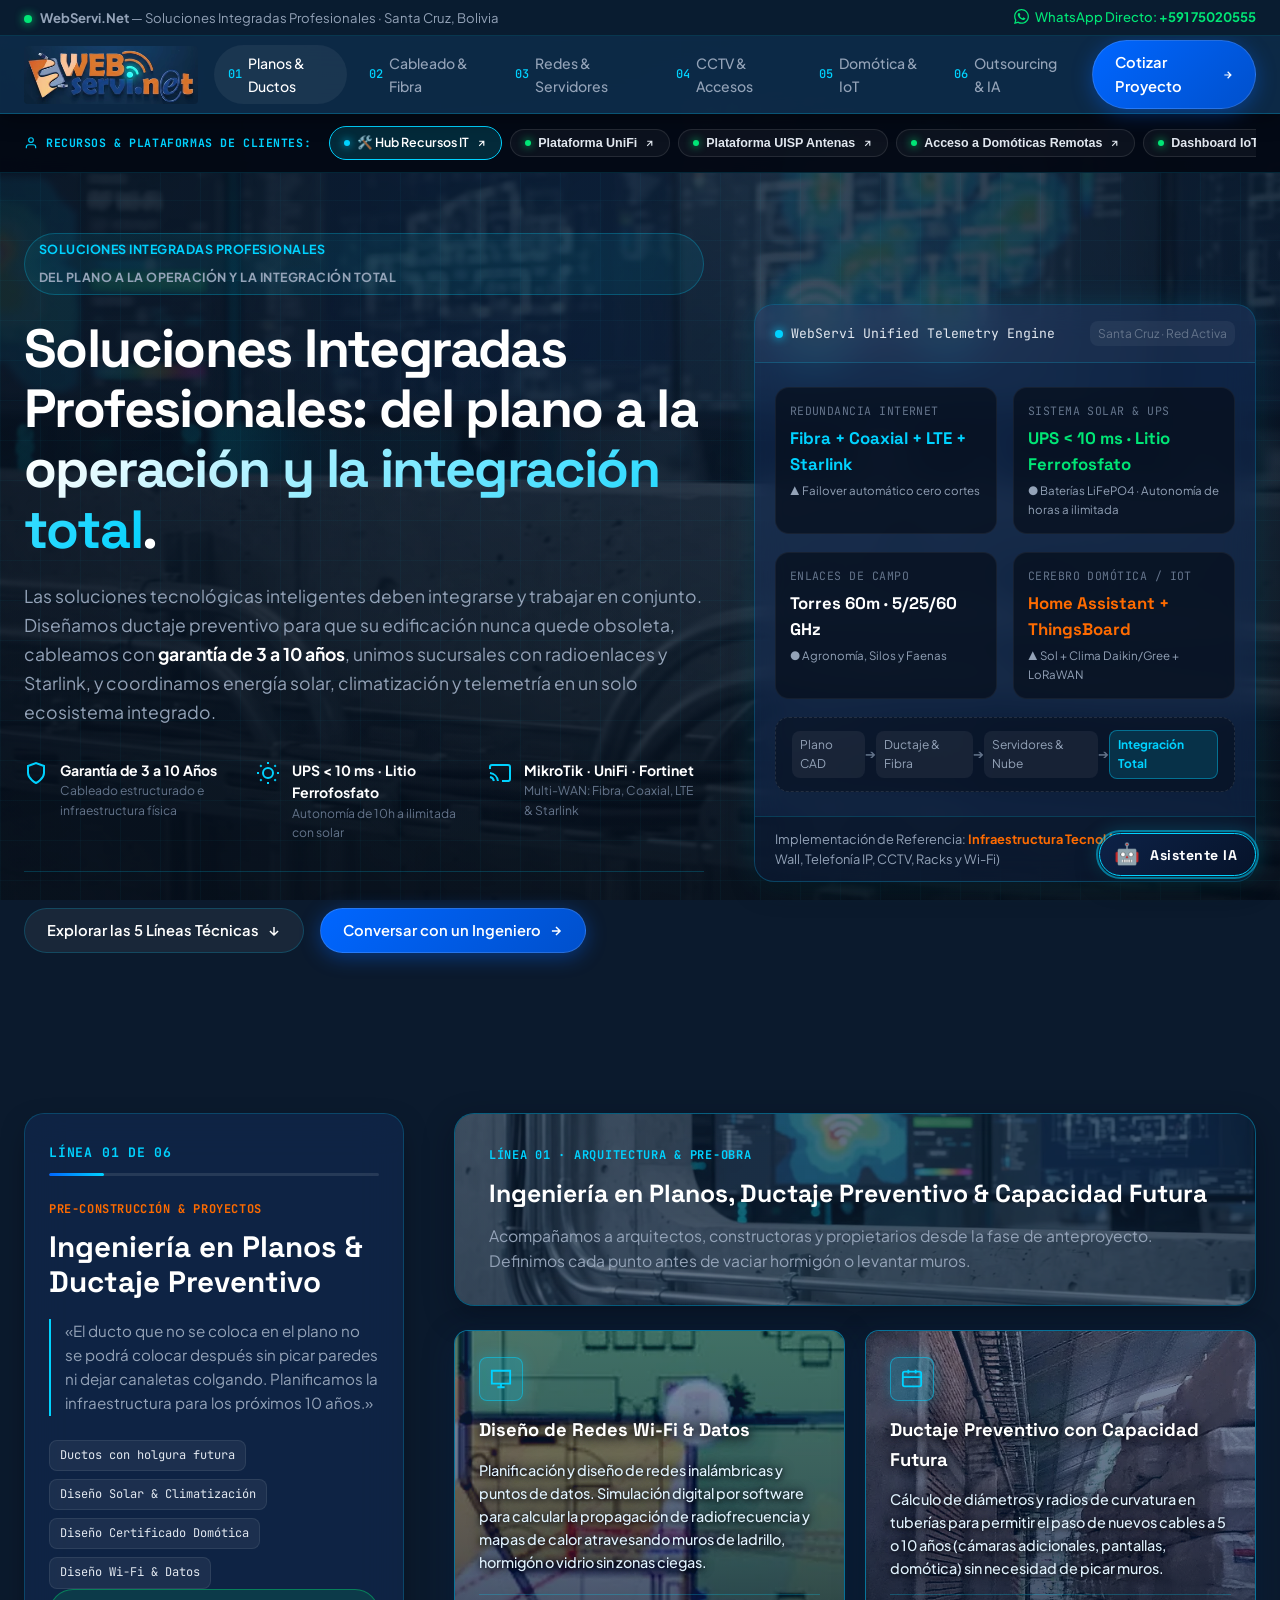
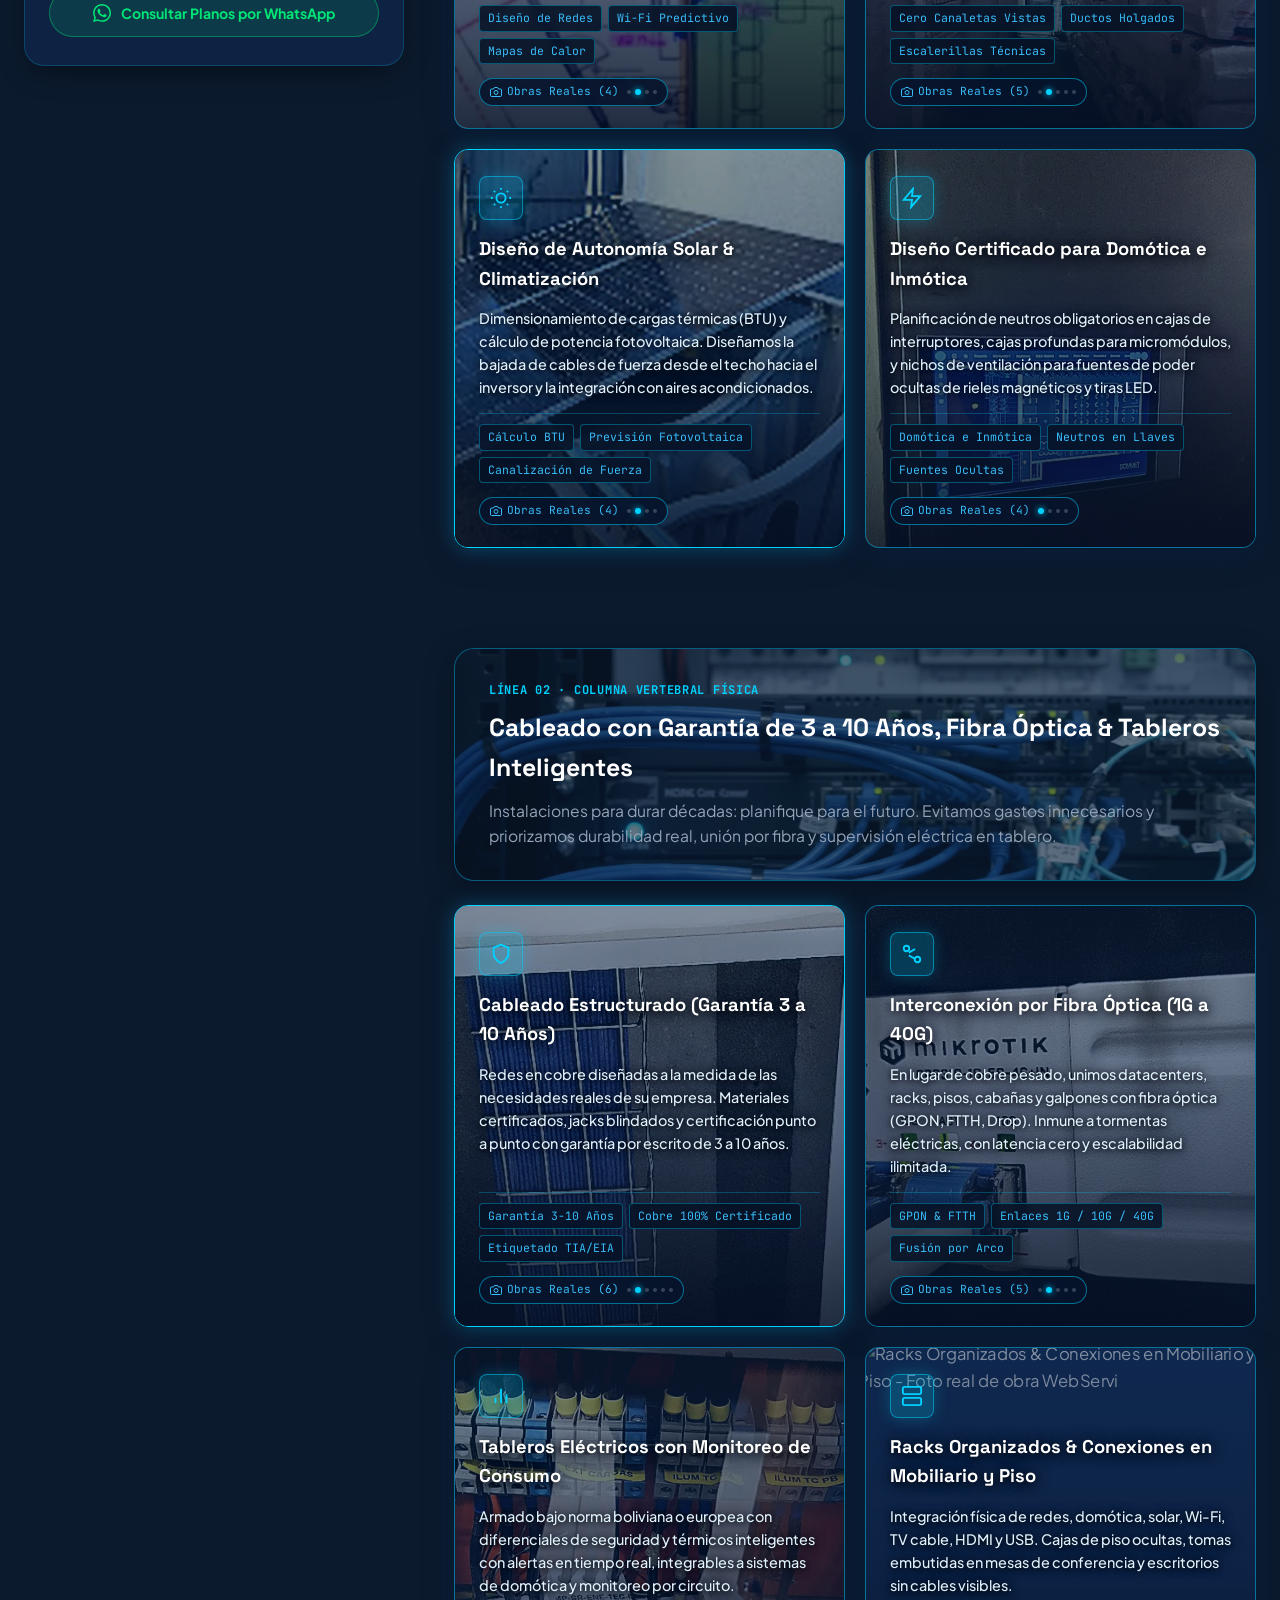
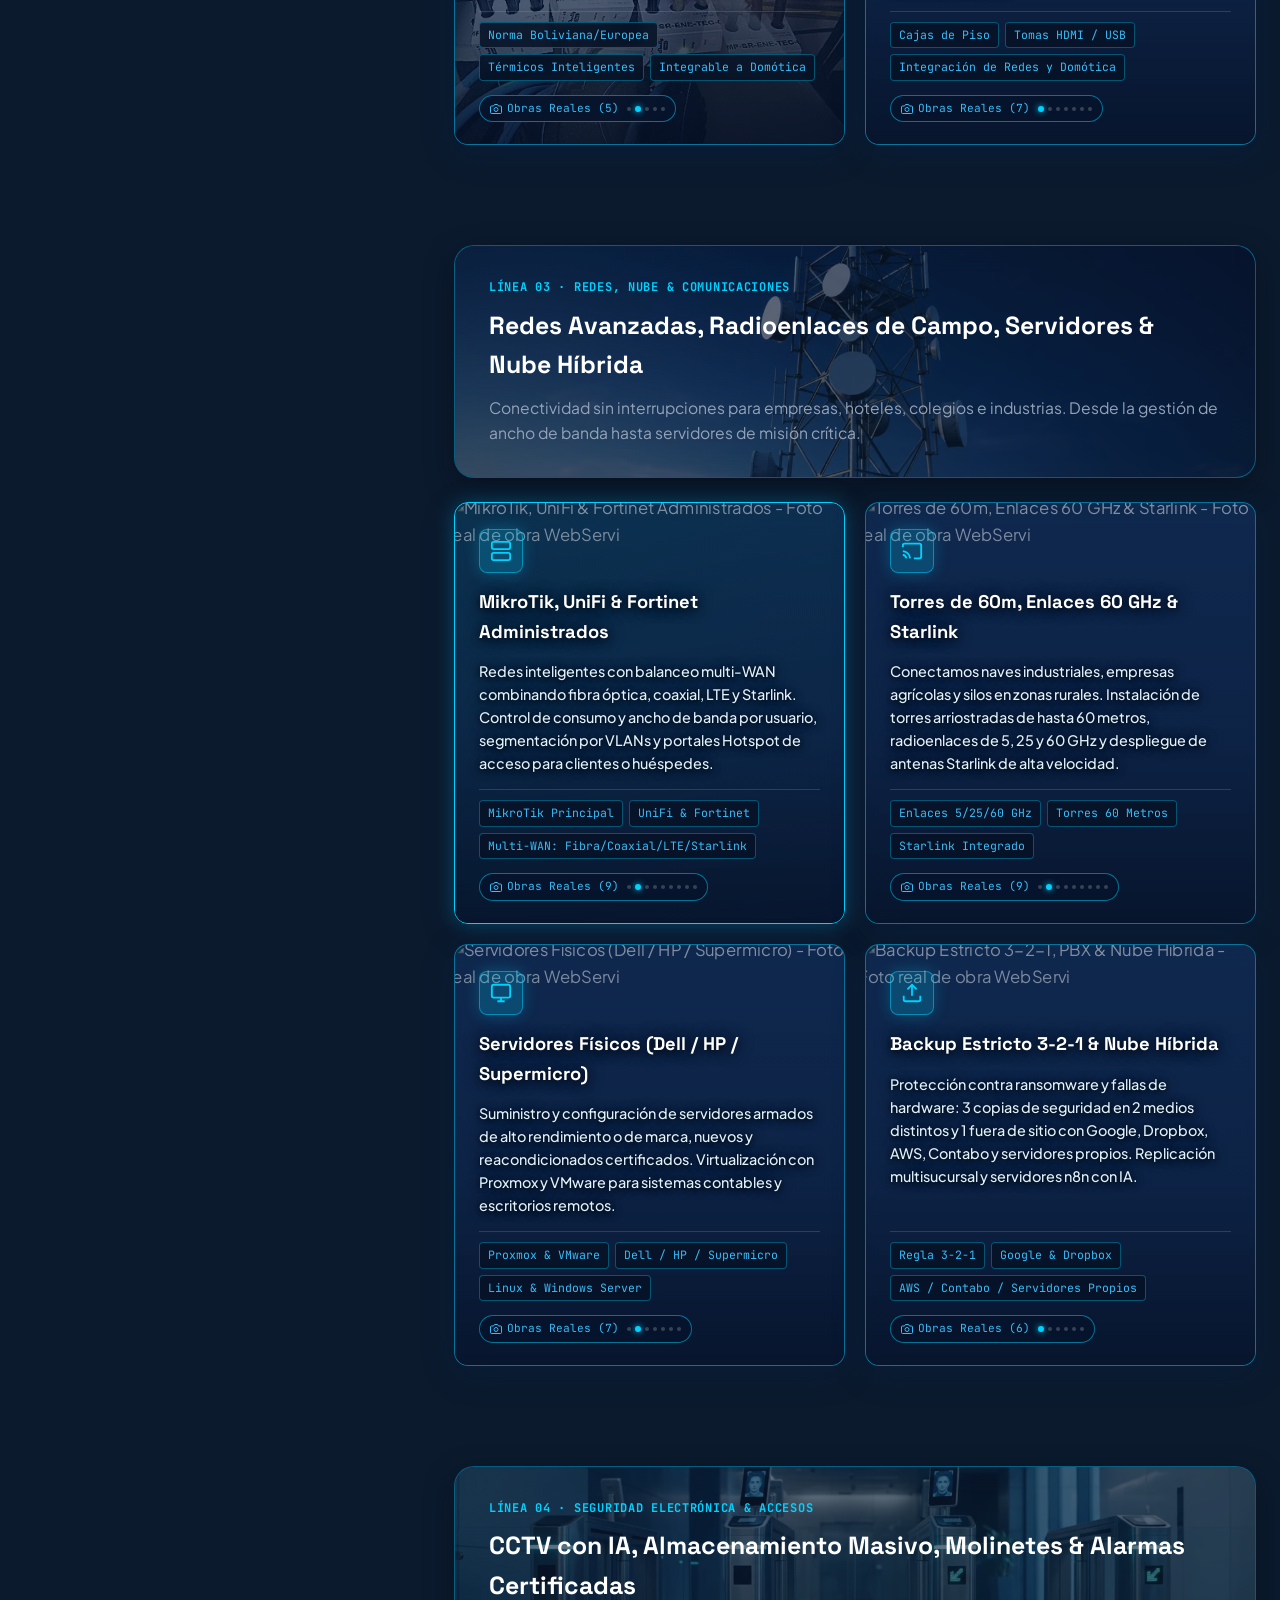
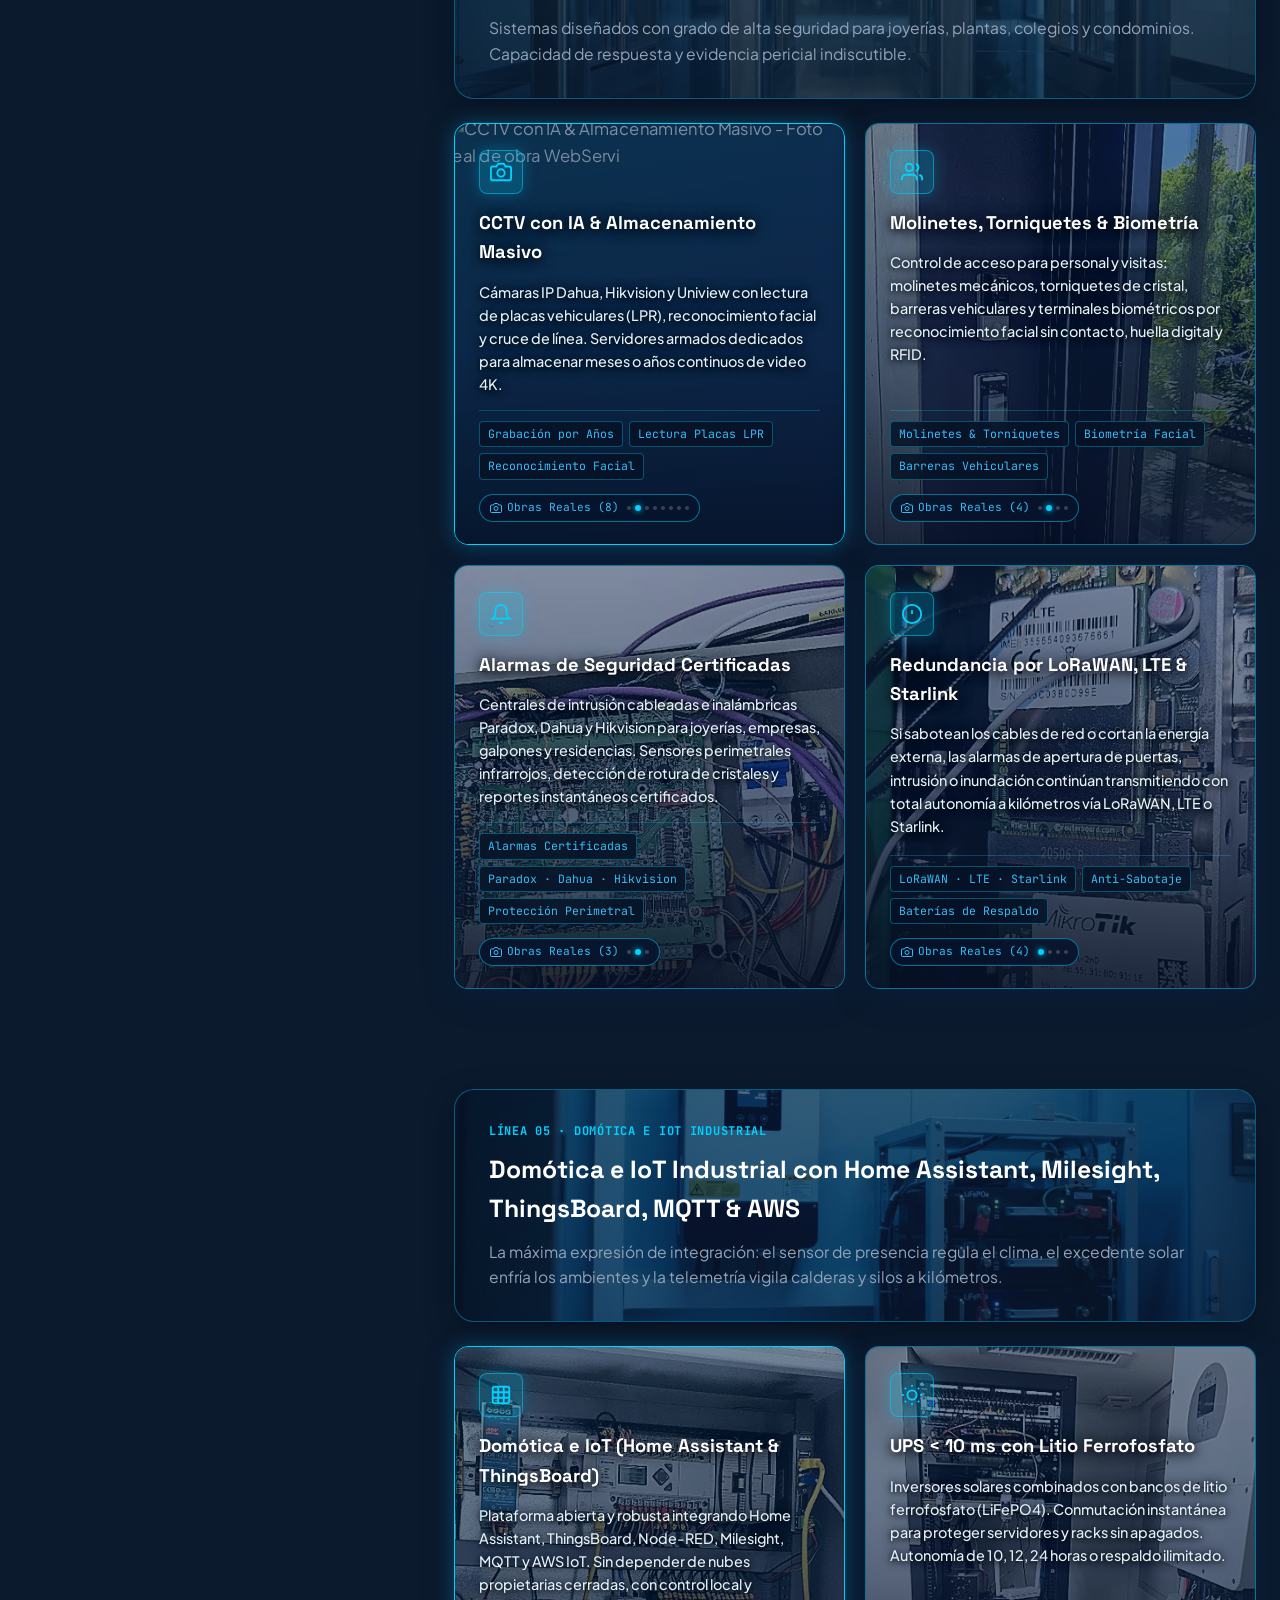
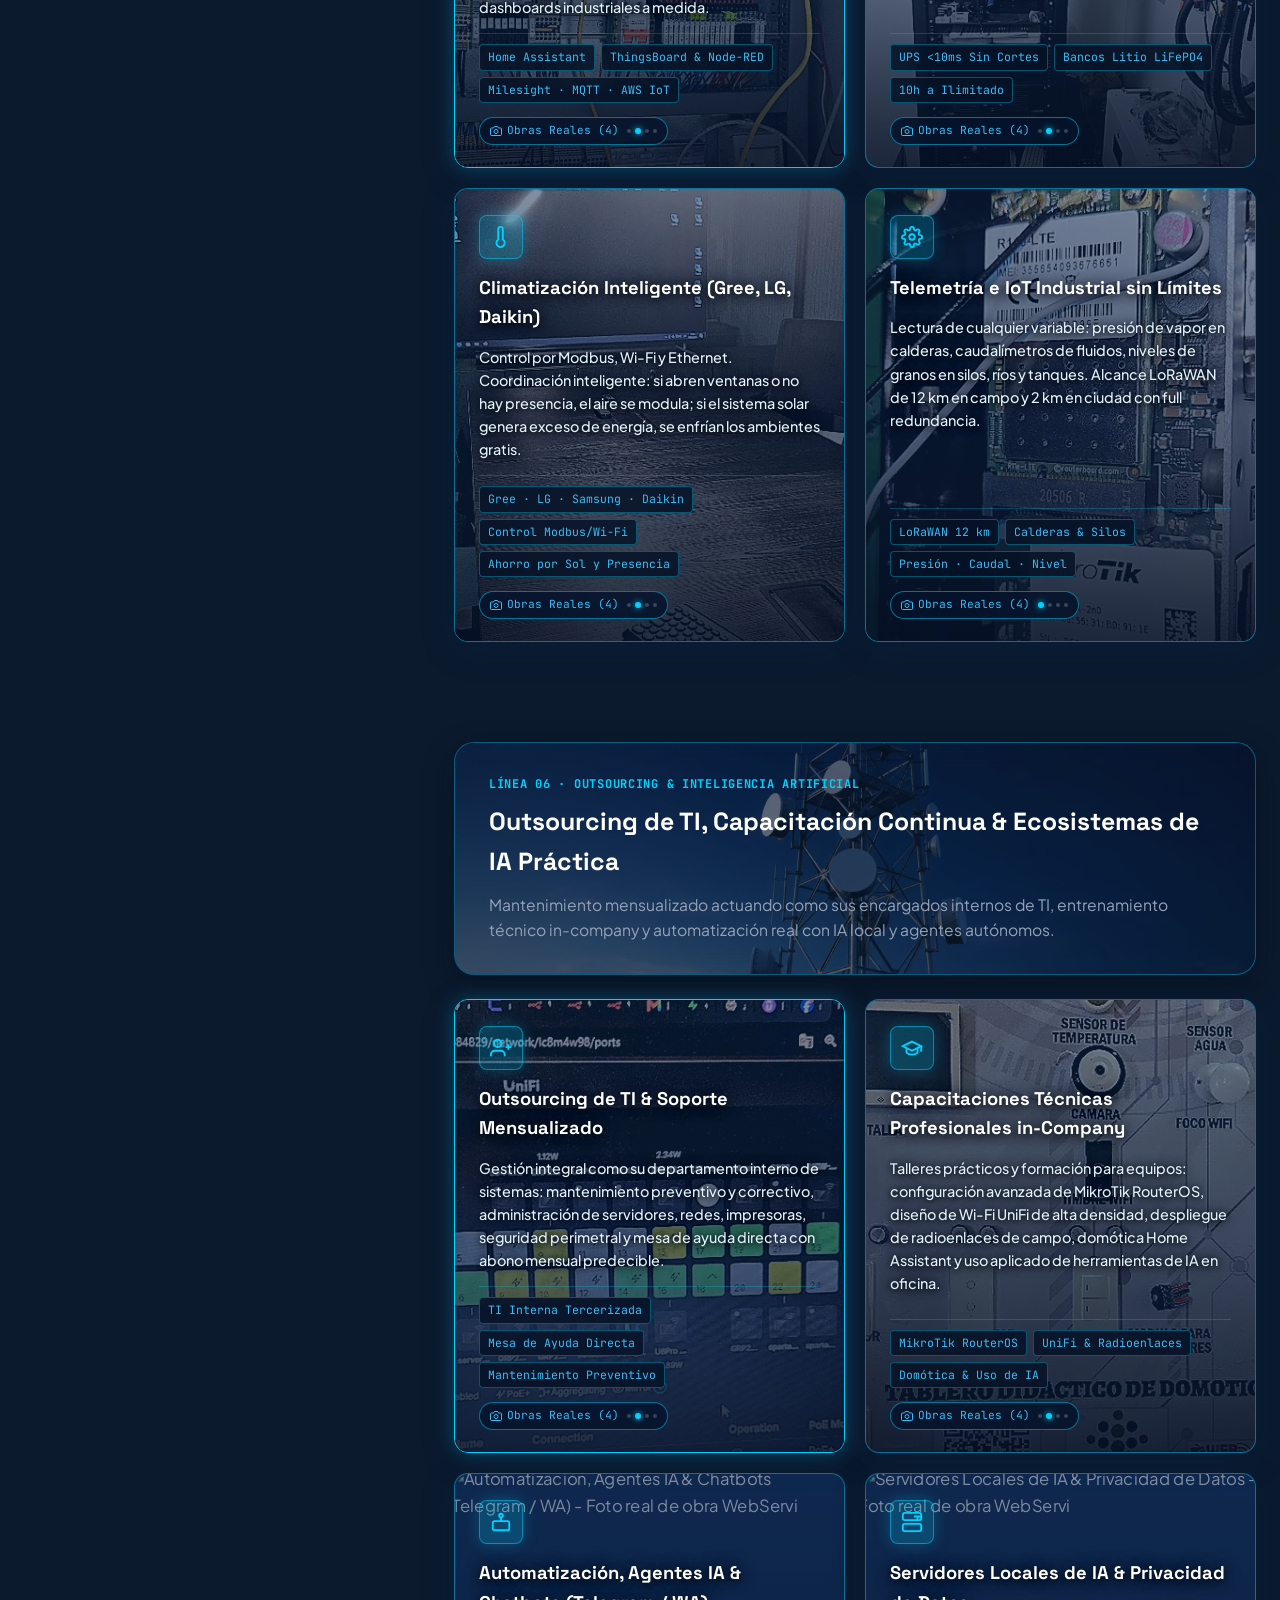
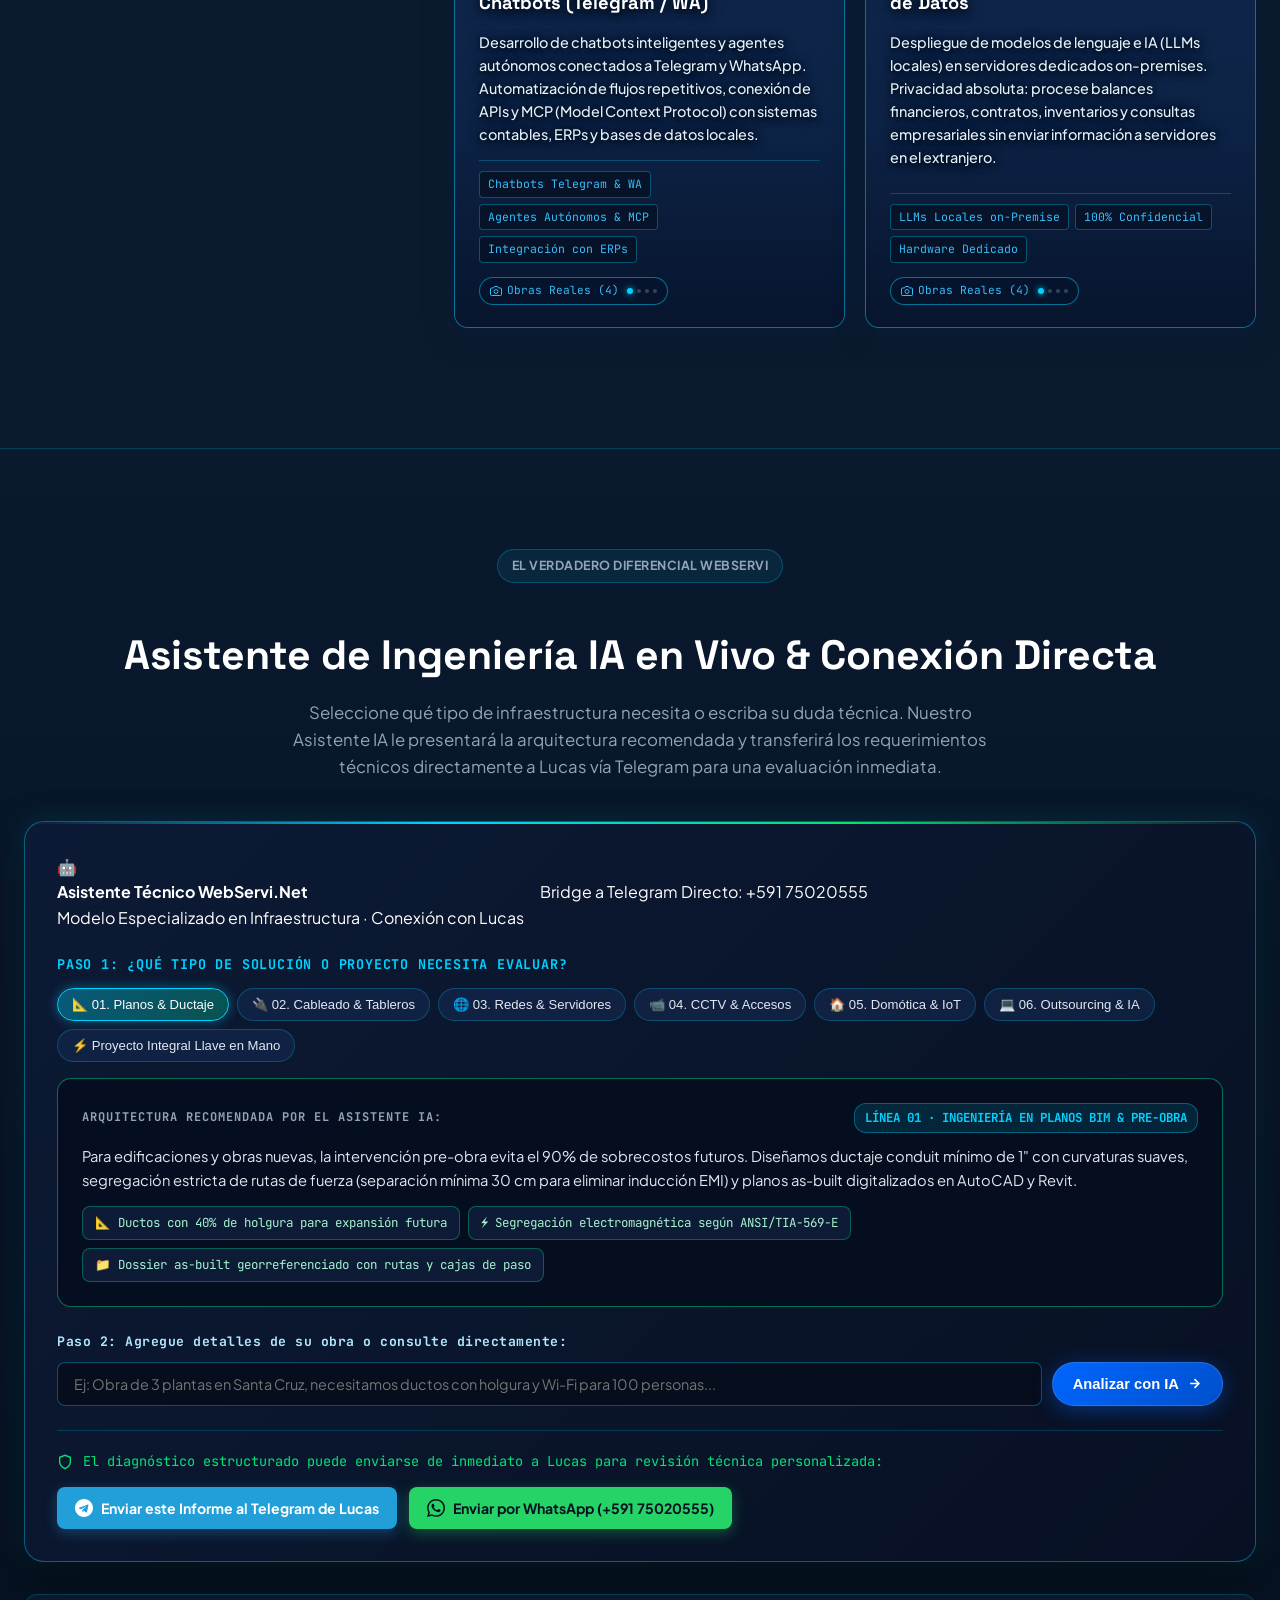
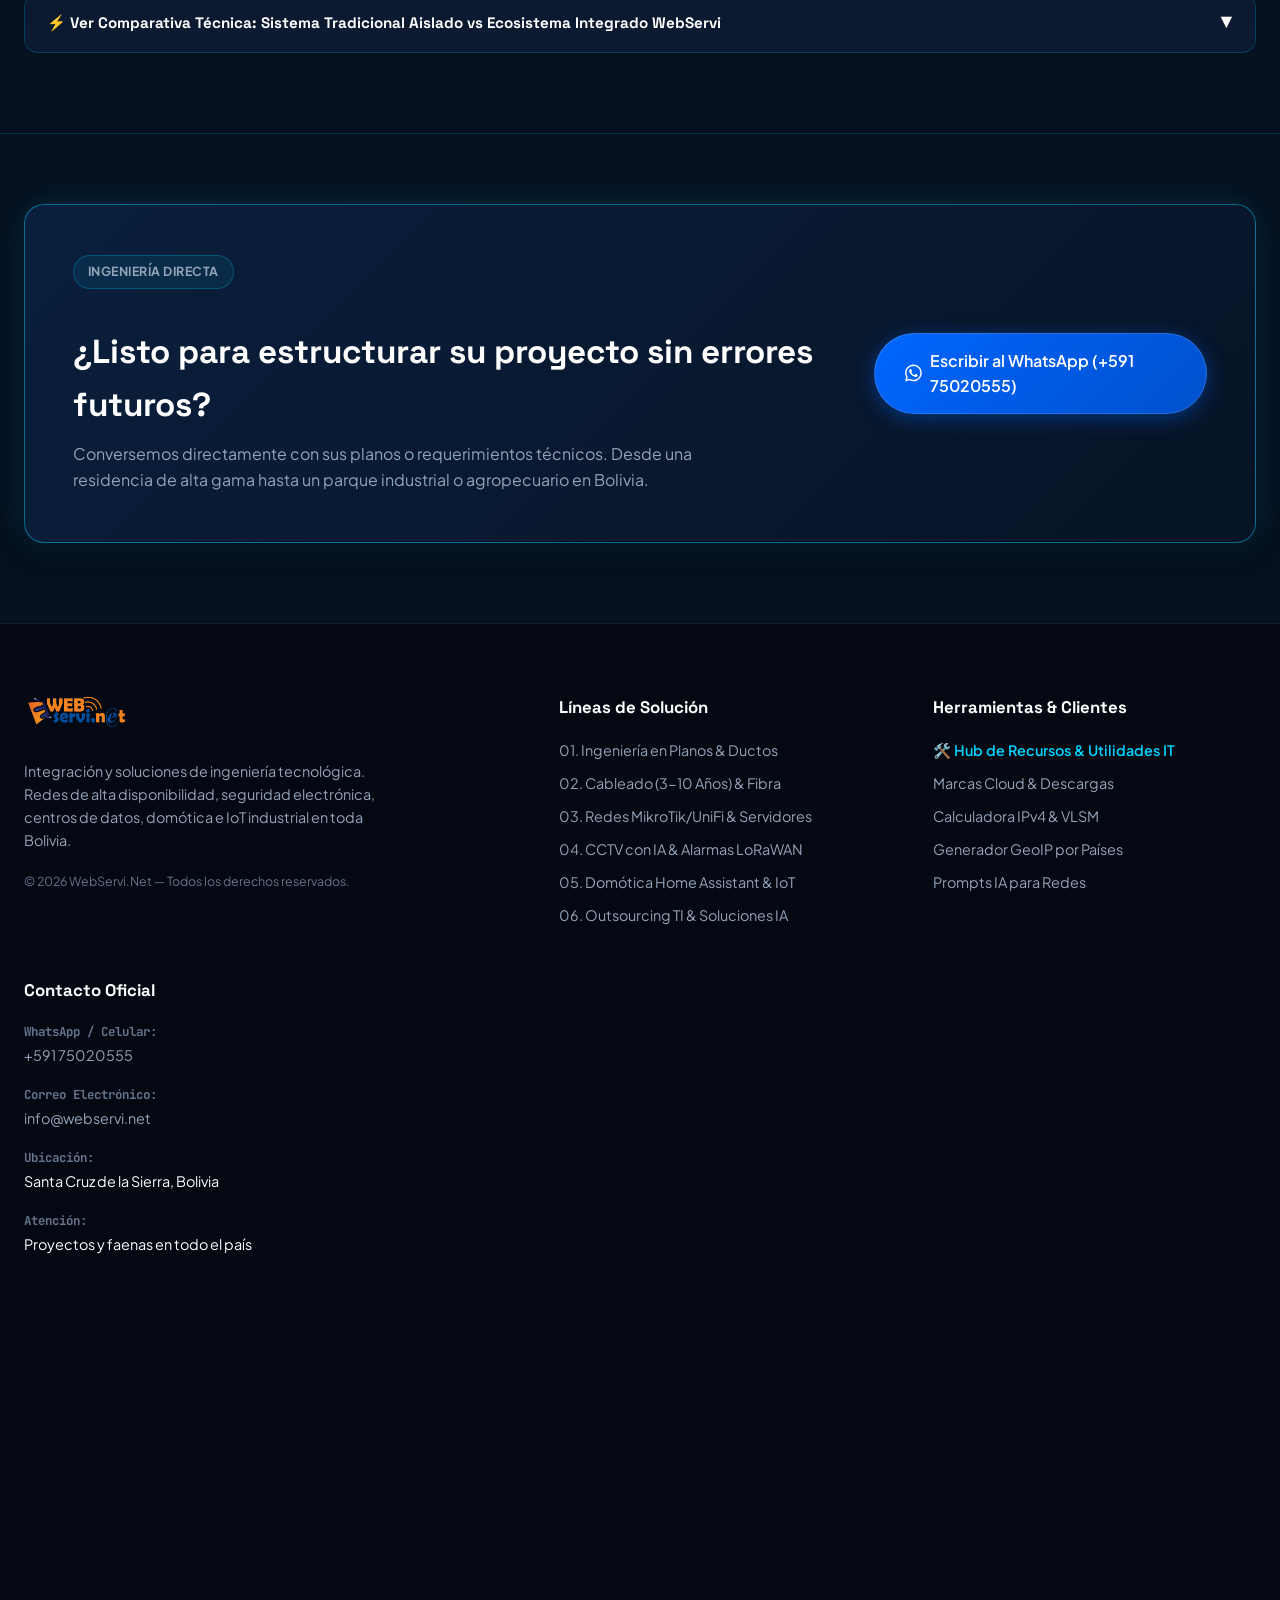
==== commit a258d848: "Chat bidireccional en vivo: soporte de respuestas desde Telegram via Cloudflare KV y webhook" ====
--- a/index.html
+++ b/index.html
@@ -1064,11 +1064,8 @@
           <button id="floatingAiSend" class="ai-send-icon-btn" aria-label="Enviar consulta">➔</button>
         </div>
         <div class="ai-modal-bridge-bar">
-          <a href="https://t.me/WebServiBolivia" target="_blank" rel="noopener" class="bridge-link telegram" id="floatingTelegramBridge">
-            <span>📲 Transferir a Telegram de Lucas</span>
-          </a>
           <a href="https://wa.me/59175020555" target="_blank" rel="noopener" class="bridge-link whatsapp" id="floatingWhatsAppBridge">
-            <span>💬 WhatsApp</span>
+            <span>💬 Continuar por WhatsApp (+591 75020555)</span>
           </a>
         </div>
       </div>
--- a/styles.css
+++ b/styles.css
@@ -4613,3 +4613,56 @@
     box-shadow: 0 0 10px rgba(0, 210, 255, 0.3);
   }
 }
+
+/* Burbuja de Operador Humano (Lucas Carandino vía Telegram) */
+.ai-bubble-operator {
+  background: linear-gradient(135deg, rgba(16, 185, 129, 0.18) 0%, rgba(13, 42, 71, 0.95) 100%) !important;
+  border: 1.5px solid #10b981 !important;
+  box-shadow: 0 0 15px rgba(16, 185, 129, 0.25) !important;
+  align-self: flex-start;
+  max-width: 90%;
+  animation: slideInLeft 0.35s cubic-bezier(0.16, 1, 0.3, 1);
+}
+
+.operator-badge-header {
+  display: flex;
+  align-items: center;
+  gap: 8px;
+  margin-bottom: 6px;
+  font-size: 0.8rem;
+  color: #a7f3d0;
+  font-family: var(--font-mono);
+}
+
+.operator-pulse-dot {
+  width: 8px;
+  height: 8px;
+  border-radius: 50%;
+  background: #10b981;
+  box-shadow: 0 0 8px #10b981;
+  display: inline-block;
+  animation: pulseDot 1.2s infinite;
+}
+
+@keyframes pulseDot {
+  0%, 100% { transform: scale(1); opacity: 1; }
+  50% { transform: scale(1.4); opacity: 0.6; }
+}
+
+.operator-tag {
+  background: rgba(16, 185, 129, 0.3);
+  border: 1px solid #10b981;
+  color: #ffffff;
+  font-size: 0.65rem;
+  font-weight: 700;
+  padding: 1px 6px;
+  border-radius: 4px;
+  letter-spacing: 0.5px;
+}
+
+.operator-text-content {
+  color: #ffffff;
+  font-size: 0.92rem;
+  line-height: 1.55;
+  white-space: pre-wrap;
+}
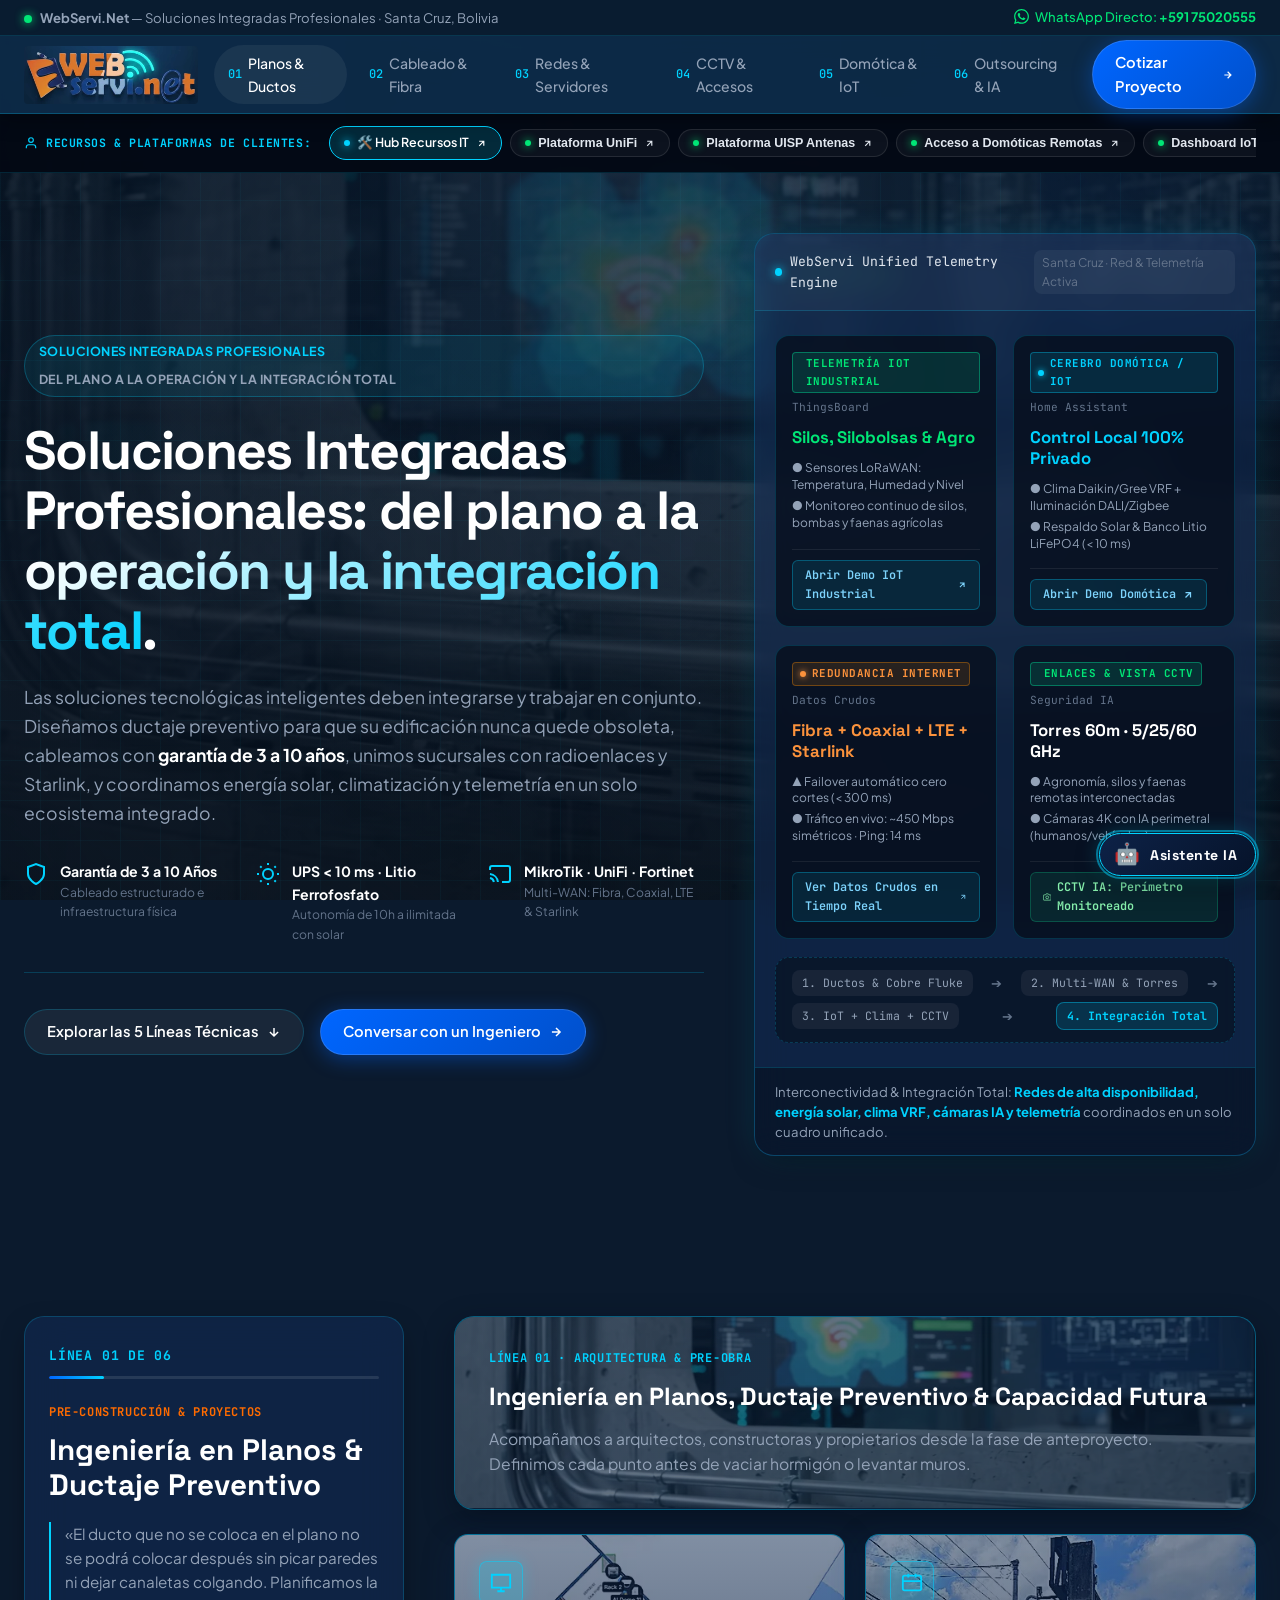
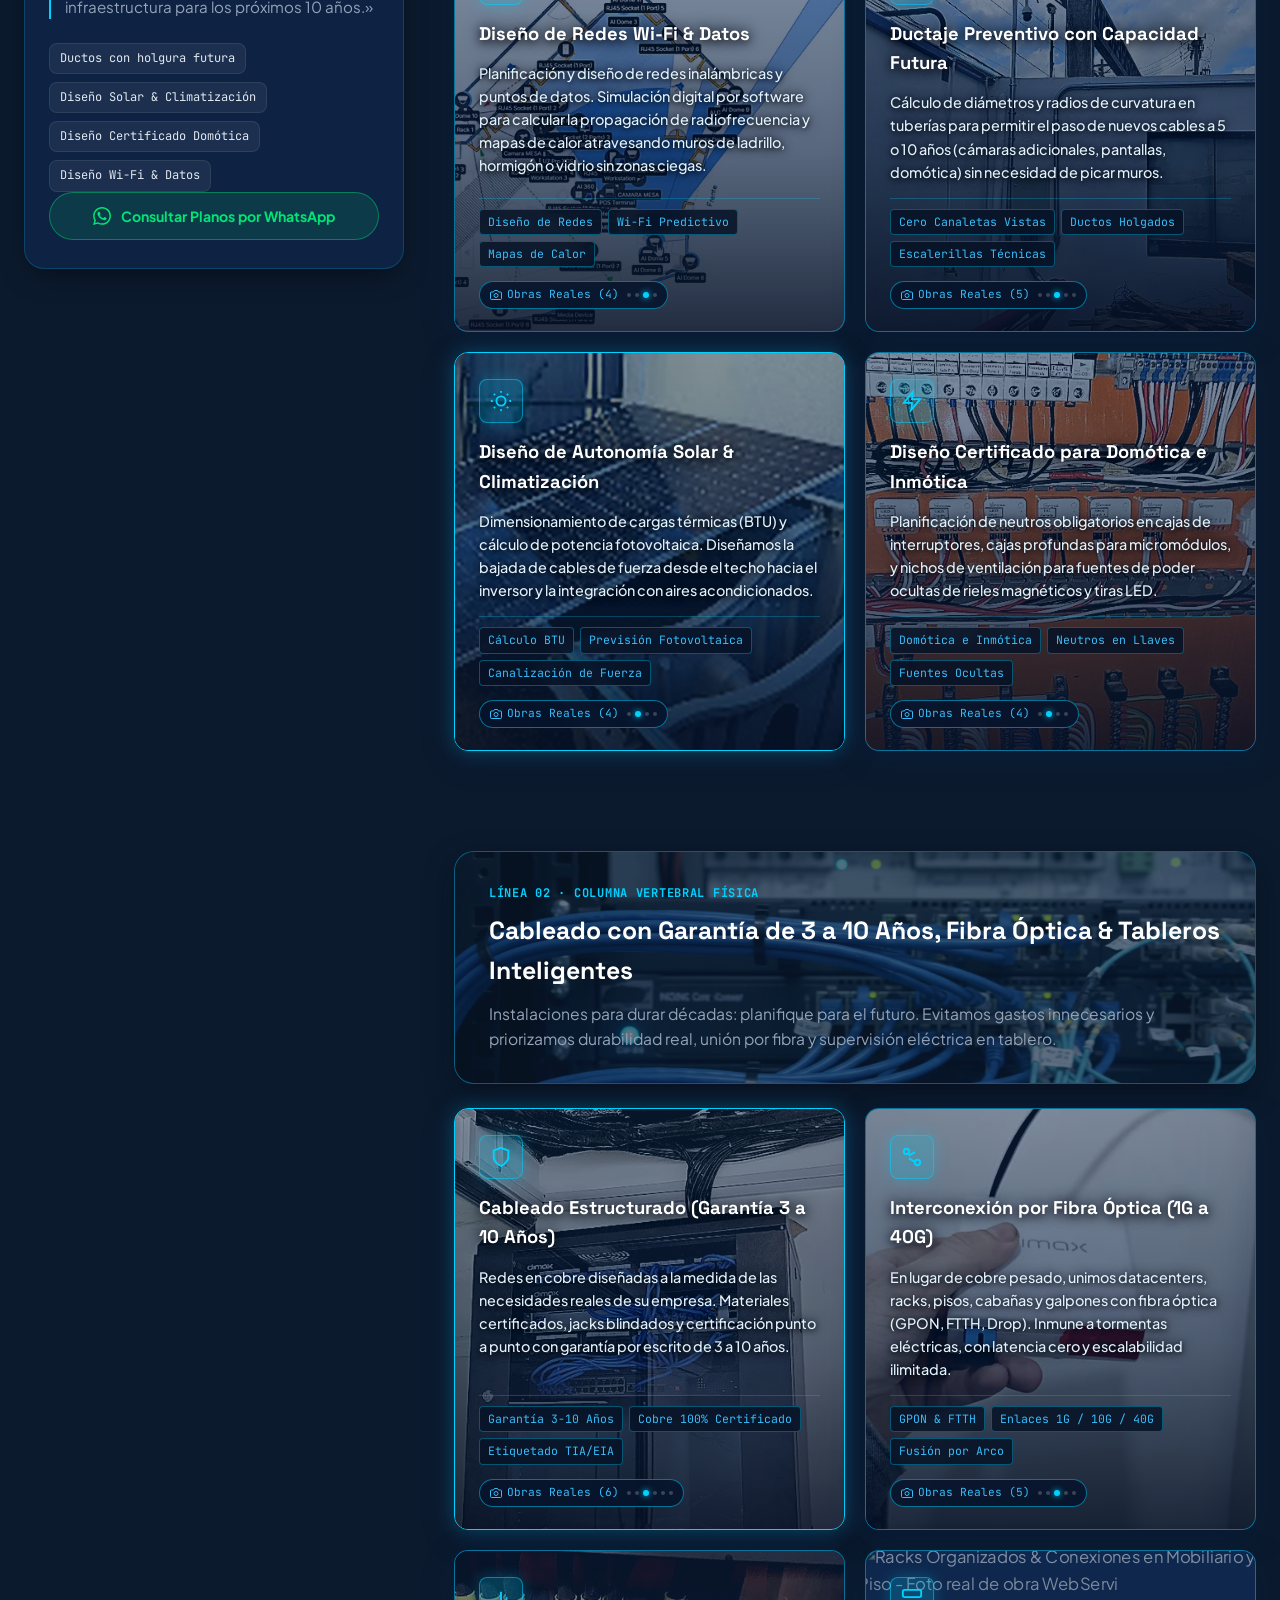
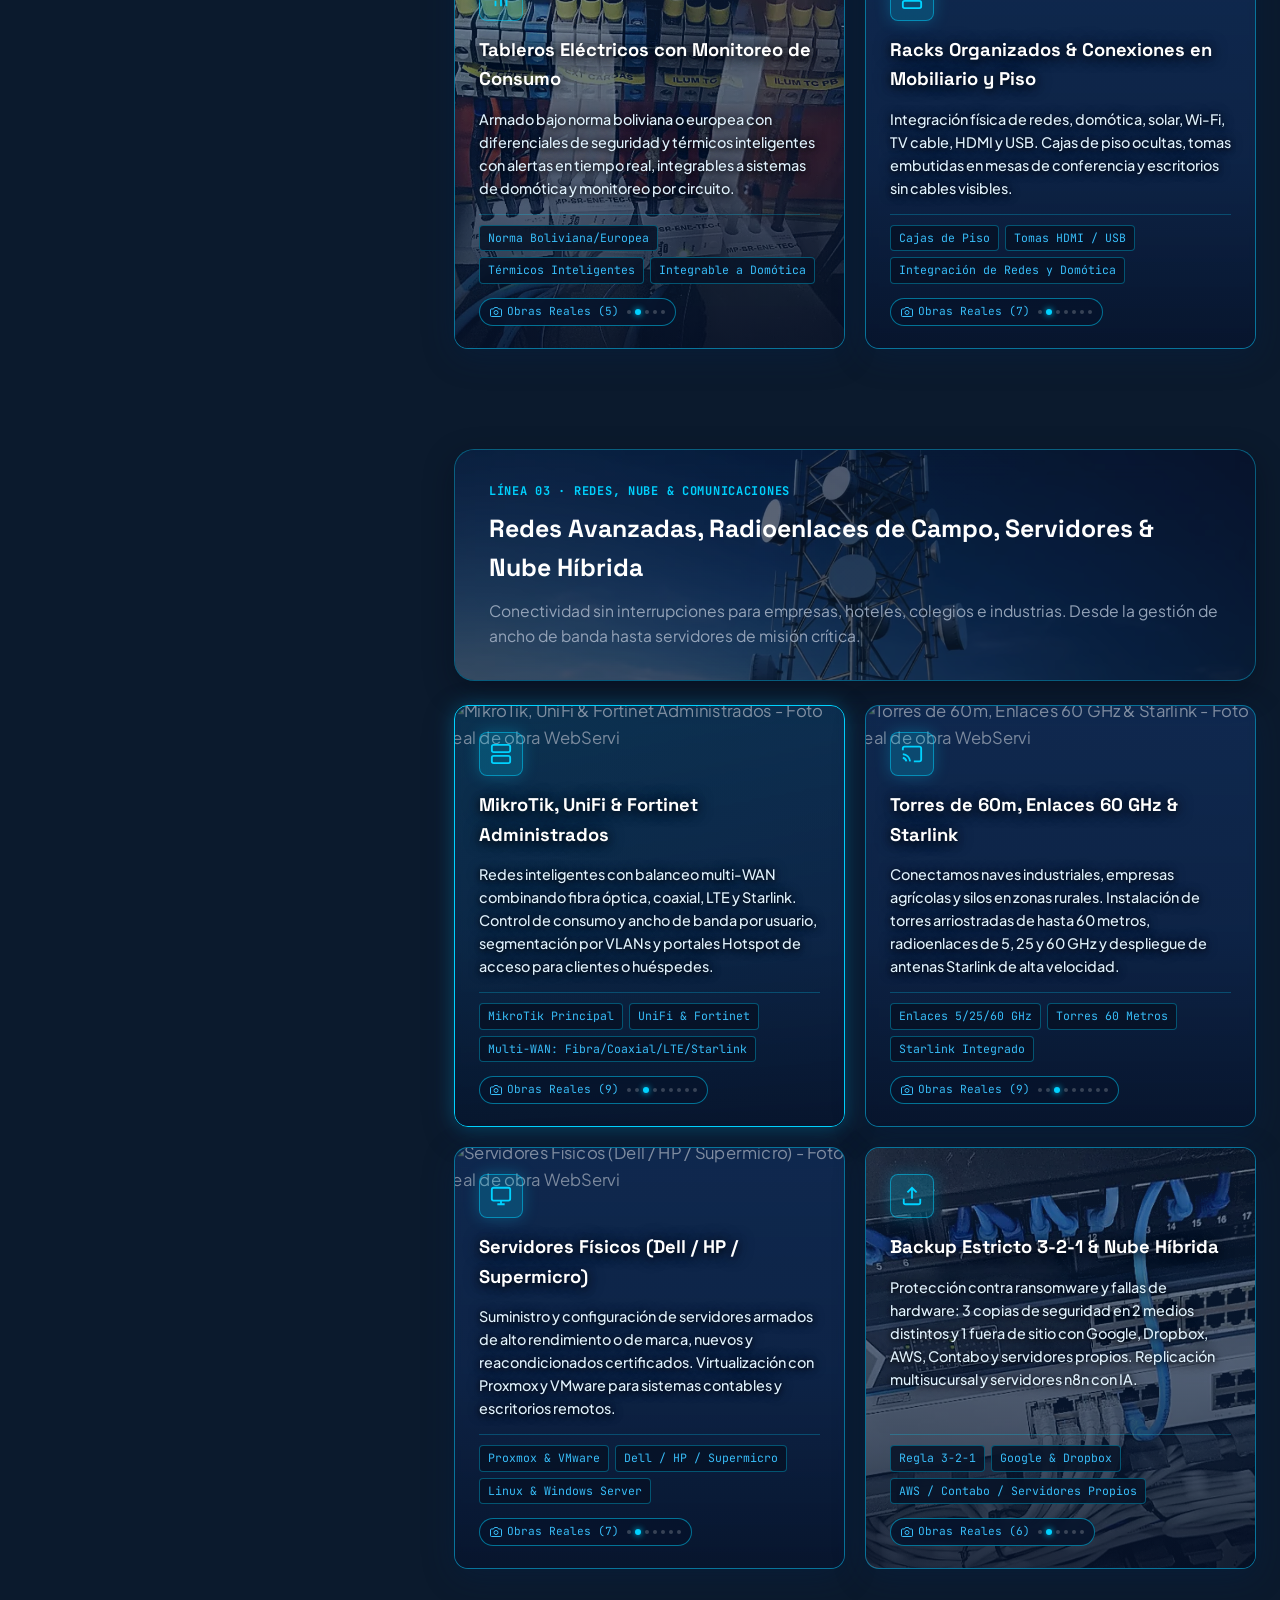
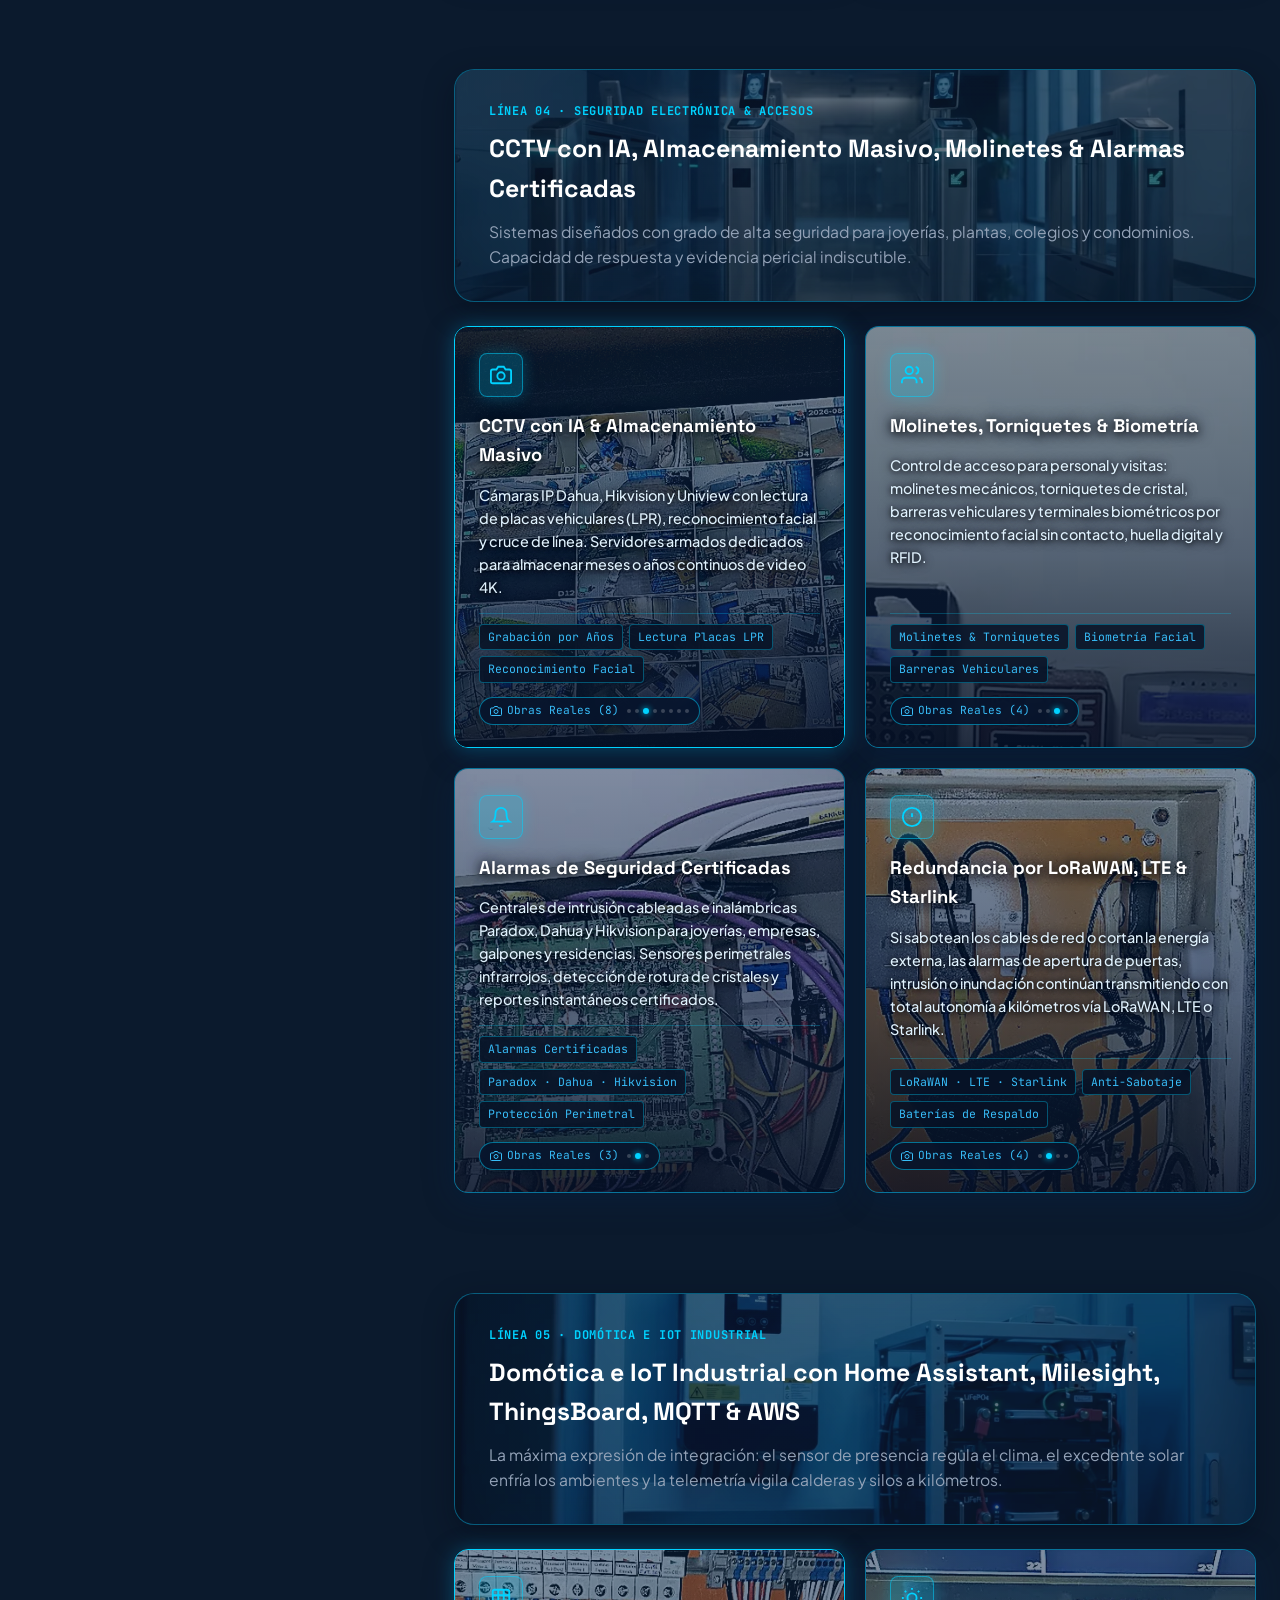
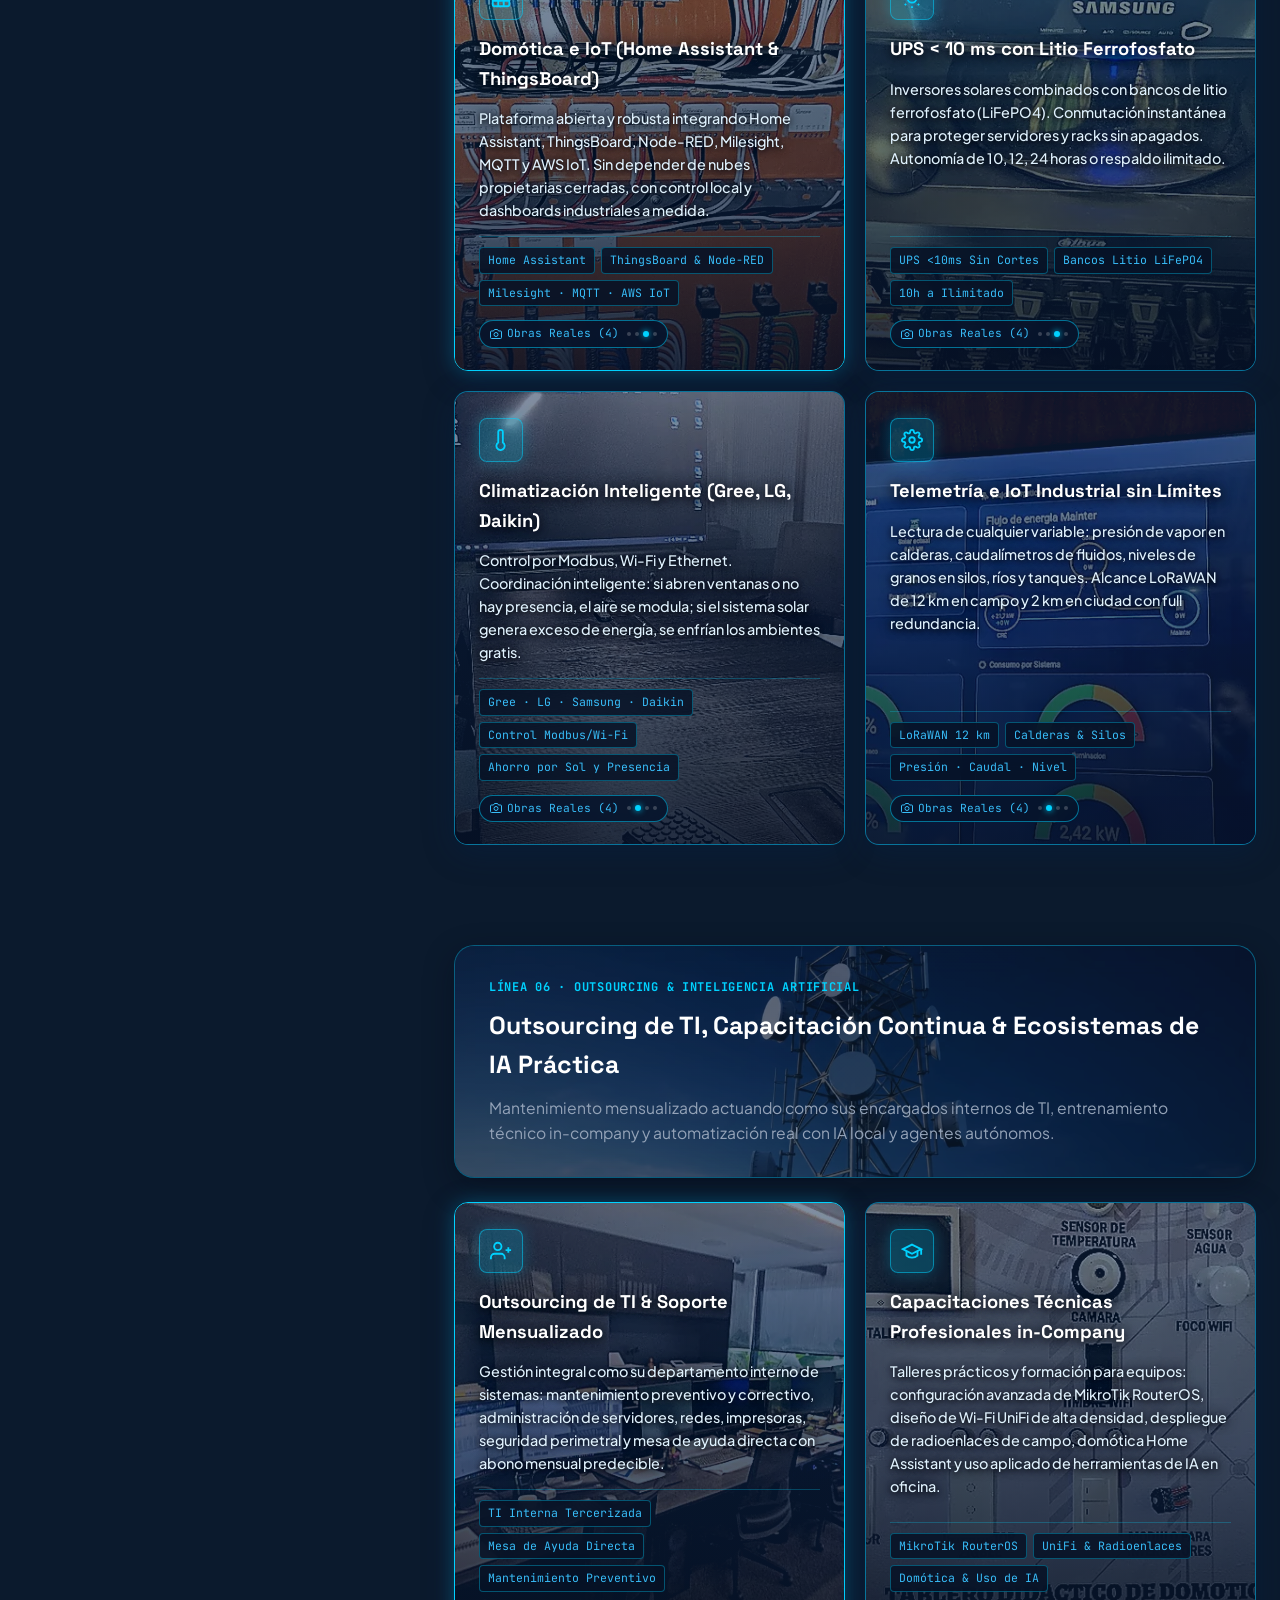
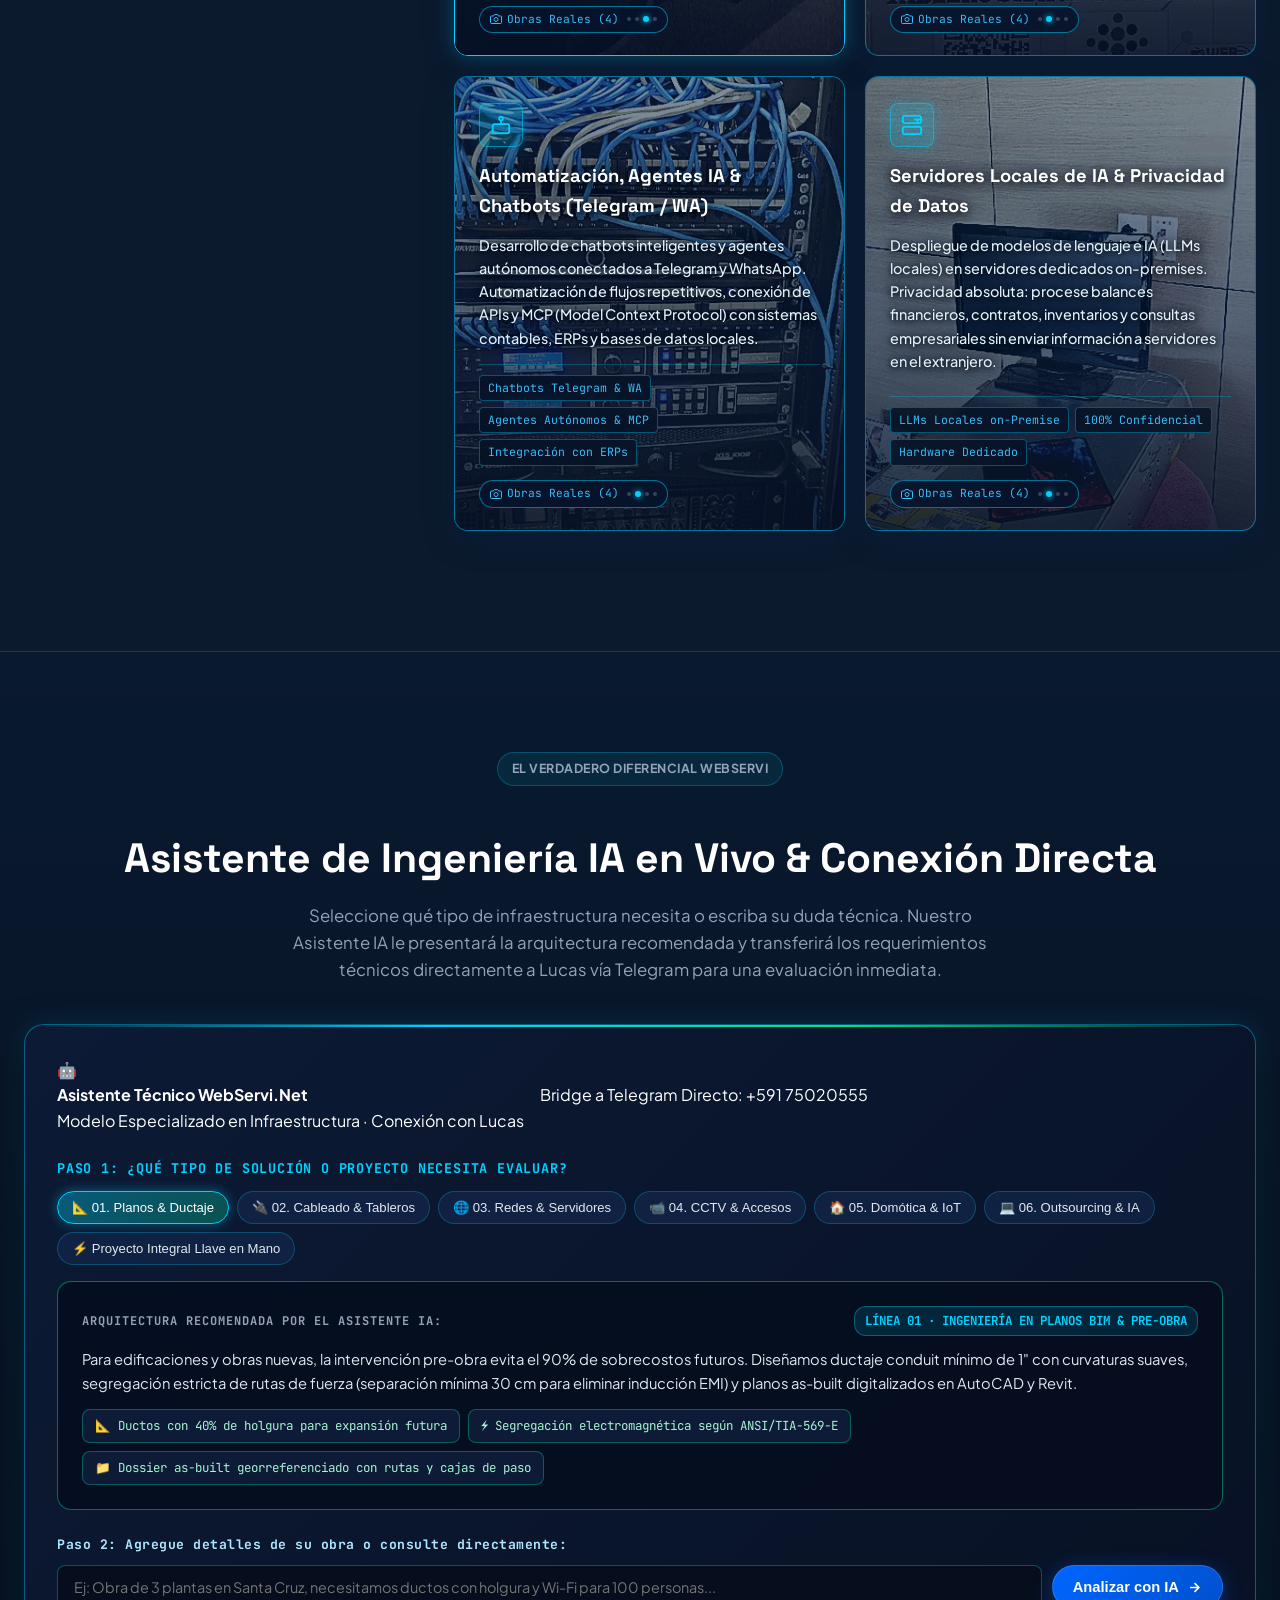
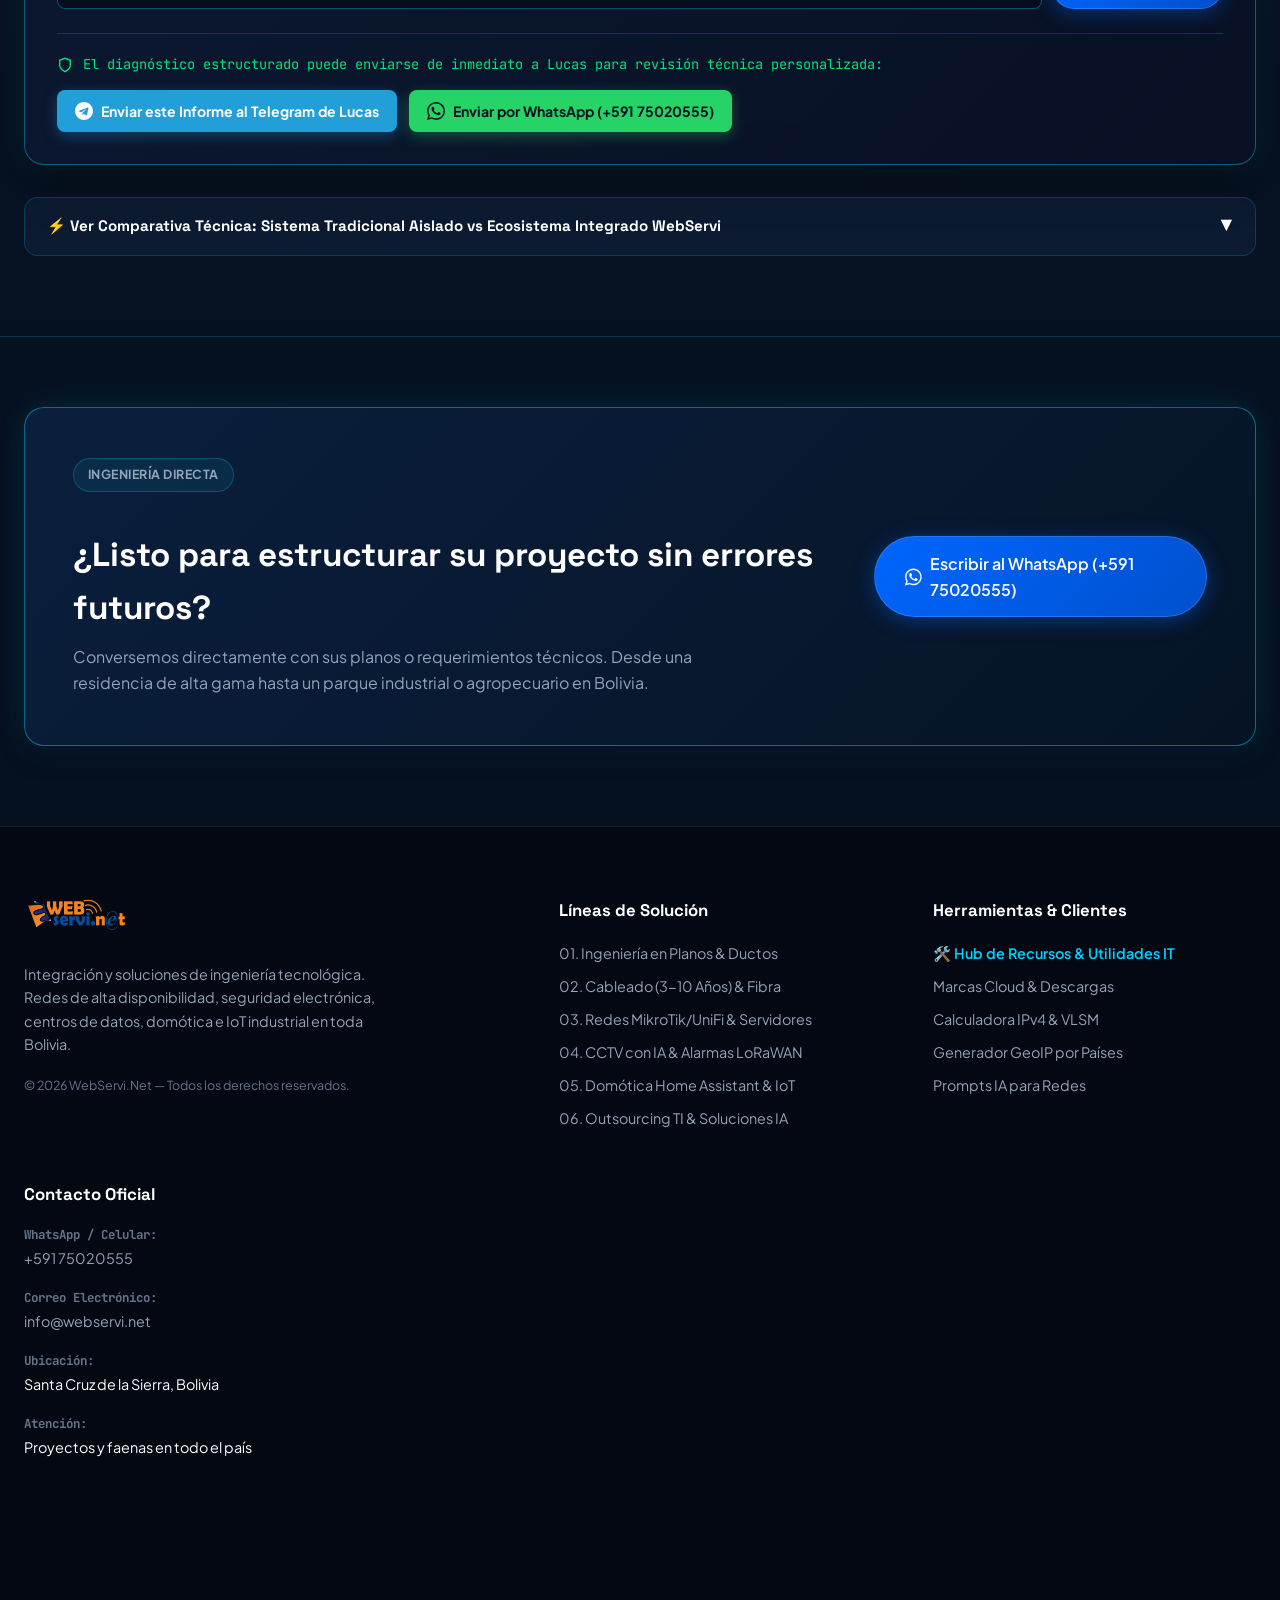
==== commit 816639c9: "WebServi Unified Telemetry Engine con estado en vivo y enlaces a demos" ====
--- a/index.html
+++ b/index.html
@@ -230,49 +230,104 @@
               <span class="live-indicator"></span>
               <span>WebServi Unified Telemetry Engine</span>
             </div>
-            <div class="monitor-chip">Santa Cruz · Red Activa</div>
+            <div class="monitor-chip">Santa Cruz · Red & Telemetría Activa</div>
           </div>
 
           <div class="monitor-body">
             <div class="telemetry-row">
+              <!-- Cuadro 1: Telemetría IoT Industrial -->
               <div class="telemetry-metric">
-                <span class="t-label">REDUNDANCIA INTERNET</span>
-                <span class="t-value highlight-cyan">Fibra + Coaxial + LTE + Starlink</span>
-                <span class="t-sub">▲ Failover automático cero cortes</span>
-              </div>
+                <div class="t-top-row">
+                  <span class="t-badge green"><span class="pulse-dot-green"></span> TELEMETRÍA IOT INDUSTRIAL</span>
+                  <span class="t-sub-tag">ThingsBoard</span>
+                </div>
+                <span class="t-value highlight-green">Silos, Silobolsas & Agro</span>
+                <div class="t-stats-list">
+                  <span>● Sensores LoRaWAN: Temperatura, Humedad y Nivel</span>
+                  <span>● Monitoreo continuo de silos, bombas y faenas agrícolas</span>
+                </div>
+                <div class="t-action-row">
+                  <a href="https://board1.iot.webservi.net/demo" target="_blank" rel="noopener" class="telemetry-demo-btn">
+                    <span>Abrir Demo IoT Industrial</span>
+                    <svg width="12" height="12" viewBox="0 0 24 24" fill="none" stroke="currentColor" stroke-width="2.5"><path d="M7 17L17 7M7 7h10v10"/></svg>
+                  </a>
+                </div>
+              </div>
+
+              <!-- Cuadro 2: Domótica & Home Assistant -->
               <div class="telemetry-metric">
-                <span class="t-label">SISTEMA SOLAR & UPS</span>
-                <span class="t-value highlight-green">UPS &lt; 10 ms · Litio Ferrofosfato</span>
-                <span class="t-sub">● Baterías LiFePO4 · Autonomía de horas a ilimitada</span>
+                <div class="t-top-row">
+                  <span class="t-badge cyan"><span class="pulse-dot-cyan"></span> CEREBRO DOMÓTICA / IOT</span>
+                  <span class="t-sub-tag">Home Assistant</span>
+                </div>
+                <span class="t-value highlight-cyan">Control Local 100% Privado</span>
+                <div class="t-stats-list">
+                  <span>● Clima Daikin/Gree VRF + Iluminación DALI/Zigbee</span>
+                  <span>● Respaldo Solar & Banco Litio LiFePO4 (&lt; 10 ms)</span>
+                </div>
+                <div class="t-action-row">
+                  <a href="https://hacasalucas.webservihosting.com/demo" target="_blank" rel="noopener" class="telemetry-demo-btn">
+                    <span>Abrir Demo Domótica</span>
+                    <svg width="12" height="12" viewBox="0 0 24 24" fill="none" stroke="currentColor" stroke-width="2.5"><path d="M7 17L17 7M7 7h10v10"/></svg>
+                  </a>
+                </div>
               </div>
             </div>
 
             <div class="telemetry-row">
+              <!-- Cuadro 3: Redundancia Internet & Datos Crudos -->
               <div class="telemetry-metric">
-                <span class="t-label">ENLACES DE CAMPO</span>
+                <div class="t-top-row">
+                  <span class="t-badge orange"><span class="pulse-dot-orange"></span> REDUNDANCIA INTERNET</span>
+                  <span class="t-sub-tag">Datos Crudos</span>
+                </div>
+                <span class="t-value highlight-orange">Fibra + Coaxial + LTE + Starlink</span>
+                <div class="t-stats-list">
+                  <span>▲ Failover automático cero cortes (&lt; 300 ms)</span>
+                  <span>● Tráfico en vivo: ~450 Mbps simétricos · Ping: 14 ms</span>
+                </div>
+                <div class="t-action-row">
+                  <a href="https://hacasalucas.webservihosting.com/demodata" target="_blank" rel="noopener" class="telemetry-demo-btn">
+                    <span>Ver Datos Crudos en Tiempo Real</span>
+                    <svg width="12" height="12" viewBox="0 0 24 24" fill="none" stroke="currentColor" stroke-width="2.5"><path d="M7 17L17 7M7 7h10v10"/></svg>
+                  </a>
+                </div>
+              </div>
+
+              <!-- Cuadro 4: CCTV con IA & Enlaces de Campo -->
+              <div class="telemetry-metric">
+                <div class="t-top-row">
+                  <span class="t-badge green"><span class="pulse-dot-green"></span> ENLACES & VISTA CCTV</span>
+                  <span class="t-sub-tag">Seguridad IA</span>
+                </div>
                 <span class="t-value">Torres 60m · 5/25/60 GHz</span>
-                <span class="t-sub">● Agronomía, Silos y Faenas</span>
-              </div>
-              <div class="telemetry-metric">
-                <span class="t-label">CEREBRO DOMÓTICA / IOT</span>
-                <span class="t-value highlight-orange">Home Assistant + ThingsBoard</span>
-                <span class="t-sub">▲ Sol + Clima Daikin/Gree + LoRaWAN</span>
-              </div>
-            </div>
-
+                <div class="t-stats-list">
+                  <span>● Agronomía, silos y faenas remotas interconectadas</span>
+                  <span>● Cámaras 4K con IA perimetral (humanos/vehículos)</span>
+                </div>
+                <div class="t-action-row">
+                  <span class="telemetry-cam-chip">
+                    <svg width="12" height="12" viewBox="0 0 24 24" fill="none" stroke="currentColor" stroke-width="2"><path d="M23 19a2 2 0 0 1-2 2H3a2 2 0 0 1-2-2V8a2 2 0 0 1 2-2h4l2-3h6l2 3h4a2 2 0 0 1 2 2z"/><circle cx="12" cy="13" r="4"/></svg>
+                    <span>CCTV IA: Perímetro Monitoreado</span>
+                  </span>
+                </div>
+              </div>
+            </div>
+
+            <!-- Flujo de Interconectividad e Integración Total -->
             <div class="monitor-diagram">
-              <div class="diagram-node">Plano CAD</div>
+              <div class="diagram-node">1. Ductos & Cobre Fluke</div>
               <div class="diagram-line">➔</div>
-              <div class="diagram-node">Ductaje & Fibra</div>
+              <div class="diagram-node">2. Multi-WAN & Torres</div>
               <div class="diagram-line">➔</div>
-              <div class="diagram-node">Servidores & Nube</div>
+              <div class="diagram-node">3. IoT + Clima + CCTV</div>
               <div class="diagram-line">➔</div>
-              <div class="diagram-node active">Integración Total</div>
+              <div class="diagram-node active">4. Integración Total</div>
             </div>
           </div>
 
           <div class="monitor-footer">
-            <span>Implementación de Referencia: <strong>Infraestructura Tecnológica Integral</strong> (Video Wall, Telefonía IP, CCTV, Racks y Wi-Fi)</span>
+            <span>Interconectividad & Integración Total: <strong>Redes de alta disponibilidad, energía solar, clima VRF, cámaras IA y telemetría</strong> coordinados en un solo cuadro unificado.</span>
           </div>
         </div>
       </div>
--- a/styles.css
+++ b/styles.css
@@ -1094,14 +1094,148 @@
   gap: 16px;
 }
 
+@media (max-width: 640px) {
+  .telemetry-row {
+    grid-template-columns: 1fr;
+  }
+}
+
 .telemetry-metric {
-  background: rgba(6, 13, 26, 0.7);
-  border: 1px solid rgba(255, 255, 255, 0.05);
-  padding: 14px;
+  background: rgba(6, 13, 26, 0.75);
+  border: 1px solid rgba(0, 210, 255, 0.18);
+  padding: 16px;
   border-radius: var(--radius-md);
+  display: flex;
+  flex-direction: column;
+  gap: 8px;
+  transition: all 0.3s cubic-bezier(0.16, 1, 0.3, 1);
+  position: relative;
+}
+
+.telemetry-metric:hover {
+  background: rgba(10, 22, 44, 0.85);
+  border-color: rgba(0, 210, 255, 0.45);
+  transform: translateY(-2px);
+  box-shadow: 0 8px 24px rgba(0, 0, 0, 0.4), 0 0 15px rgba(0, 210, 255, 0.15);
+}
+
+.t-top-row {
+  display: flex;
+  align-items: center;
+  justify-content: space-between;
+  margin-bottom: 2px;
+  flex-wrap: wrap;
+  gap: 6px;
+}
+
+.t-badge {
+  font-family: var(--font-mono);
+  font-size: 0.68rem;
+  font-weight: 700;
+  letter-spacing: 0.5px;
+  padding: 2px 7px;
+  border-radius: 4px;
+  display: inline-flex;
+  align-items: center;
+  gap: 6px;
+}
+
+.t-badge.green {
+  background: rgba(0, 255, 170, 0.12);
+  border: 1px solid rgba(0, 255, 170, 0.35);
+  color: var(--tech-green);
+}
+
+.t-badge.cyan {
+  background: rgba(0, 210, 255, 0.12);
+  border: 1px solid rgba(0, 210, 255, 0.35);
+  color: var(--tech-cyan);
+}
+
+.t-badge.orange {
+  background: rgba(255, 140, 0, 0.12);
+  border: 1px solid rgba(255, 140, 0, 0.35);
+  color: #fb923c;
+}
+
+.t-sub-tag {
+  font-family: var(--font-mono);
+  font-size: 0.7rem;
+  color: var(--text-muted);
+}
+
+.pulse-dot-cyan {
+  width: 6px;
+  height: 6px;
+  border-radius: 50%;
+  background: var(--tech-cyan);
+  box-shadow: 0 0 6px var(--tech-cyan);
+  animation: pulseDot 1.2s infinite;
+}
+
+.pulse-dot-orange {
+  width: 6px;
+  height: 6px;
+  border-radius: 50%;
+  background: #fb923c;
+  box-shadow: 0 0 6px #fb923c;
+  animation: pulseDot 1.2s infinite;
+}
+
+.t-stats-list {
   display: flex;
   flex-direction: column;
   gap: 4px;
+  font-size: 0.75rem;
+  color: var(--text-secondary);
+  line-height: 1.4;
+  margin: 4px 0 8px 0;
+}
+
+.t-action-row {
+  margin-top: auto;
+  padding-top: 10px;
+  border-top: 1px solid rgba(255, 255, 255, 0.07);
+  display: flex;
+  align-items: center;
+}
+
+.telemetry-demo-btn {
+  display: inline-flex;
+  align-items: center;
+  gap: 6px;
+  background: rgba(0, 210, 255, 0.1);
+  border: 1px solid rgba(0, 210, 255, 0.3);
+  color: #7dd3fc;
+  padding: 5px 12px;
+  border-radius: 6px;
+  font-size: 0.74rem;
+  font-weight: 600;
+  text-decoration: none;
+  transition: all 0.2s ease;
+  font-family: var(--font-mono);
+}
+
+.telemetry-demo-btn:hover {
+  background: rgba(0, 210, 255, 0.22);
+  border-color: var(--tech-cyan);
+  color: #fff;
+  transform: translateX(2px);
+  box-shadow: 0 0 12px rgba(0, 210, 255, 0.25);
+}
+
+.telemetry-cam-chip {
+  display: inline-flex;
+  align-items: center;
+  gap: 6px;
+  background: rgba(16, 185, 129, 0.12);
+  border: 1px solid rgba(16, 185, 129, 0.3);
+  color: #86efac;
+  padding: 5px 12px;
+  border-radius: 6px;
+  font-size: 0.74rem;
+  font-weight: 600;
+  font-family: var(--font-mono);
 }
 
 .t-label {
@@ -1116,11 +1250,12 @@
   font-size: 1.05rem;
   font-weight: 700;
   color: var(--text-primary);
+  line-height: 1.25;
 }
 
 .highlight-cyan { color: var(--tech-cyan); }
 .highlight-green { color: var(--tech-green); }
-.highlight-orange { color: var(--tech-orange); }
+.highlight-orange { color: #fb923c; }
 
 .t-sub {
   font-size: 0.72rem;
@@ -1131,18 +1266,22 @@
   display: flex;
   align-items: center;
   justify-content: space-between;
-  background: rgba(0, 0, 0, 0.3);
+  background: rgba(0, 0, 0, 0.35);
   padding: 12px 16px;
   border-radius: var(--radius-md);
-  border: 1px dashed rgba(255, 255, 255, 0.1);
+  border: 1px dashed rgba(0, 210, 255, 0.2);
   font-size: 0.75rem;
+  flex-wrap: wrap;
+  gap: 6px;
 }
 
 .diagram-node {
-  padding: 4px 8px;
+  padding: 4px 10px;
   border-radius: var(--radius-sm);
   background: rgba(255, 255, 255, 0.06);
   color: var(--text-secondary);
+  font-family: var(--font-mono);
+  font-size: 0.72rem;
 }
 
 .diagram-node.active {
@@ -1158,14 +1297,15 @@
 }
 
 .monitor-footer {
-  padding: 12px 20px;
-  background: rgba(0, 0, 0, 0.25);
+  padding: 14px 20px;
+  background: rgba(0, 0, 0, 0.35);
   border-top: 1px solid var(--border-subtle);
-  font-size: 0.8rem;
+  font-size: 0.82rem;
   color: var(--text-secondary);
+  line-height: 1.5;
 }
 .monitor-footer strong {
-  color: var(--tech-orange);
+  color: var(--tech-cyan);
 }
 
 /* ==========================================================================
@@ -4666,3 +4806,43 @@
   line-height: 1.55;
   white-space: pre-wrap;
 }
+
+@keyframes spin {
+  from { transform: rotate(0deg); }
+  to { transform: rotate(360deg); }
+}
+
+.ai-spin-icon {
+  display: inline-block;
+  animation: spin 1s linear infinite;
+}
+
+.diag-ai-live-badge {
+  display: inline-flex;
+  align-items: center;
+  gap: 6px;
+  background: rgba(0, 255, 170, 0.15);
+  border: 1px solid rgba(0, 255, 170, 0.4);
+  color: var(--tech-green);
+  font-family: var(--font-mono);
+  font-size: 0.72rem;
+  font-weight: 700;
+  padding: 3px 8px;
+  border-radius: 6px;
+  letter-spacing: 0.5px;
+}
+
+.diag-ai-live-badge .pulse-dot-green {
+  width: 6px;
+  height: 6px;
+  border-radius: 50%;
+  background: #10b981;
+  box-shadow: 0 0 6px #10b981;
+}
+
+.diag-ai-content {
+  margin-top: 12px;
+  color: #f1f5f9;
+  line-height: 1.65;
+  font-size: 0.92rem;
+}
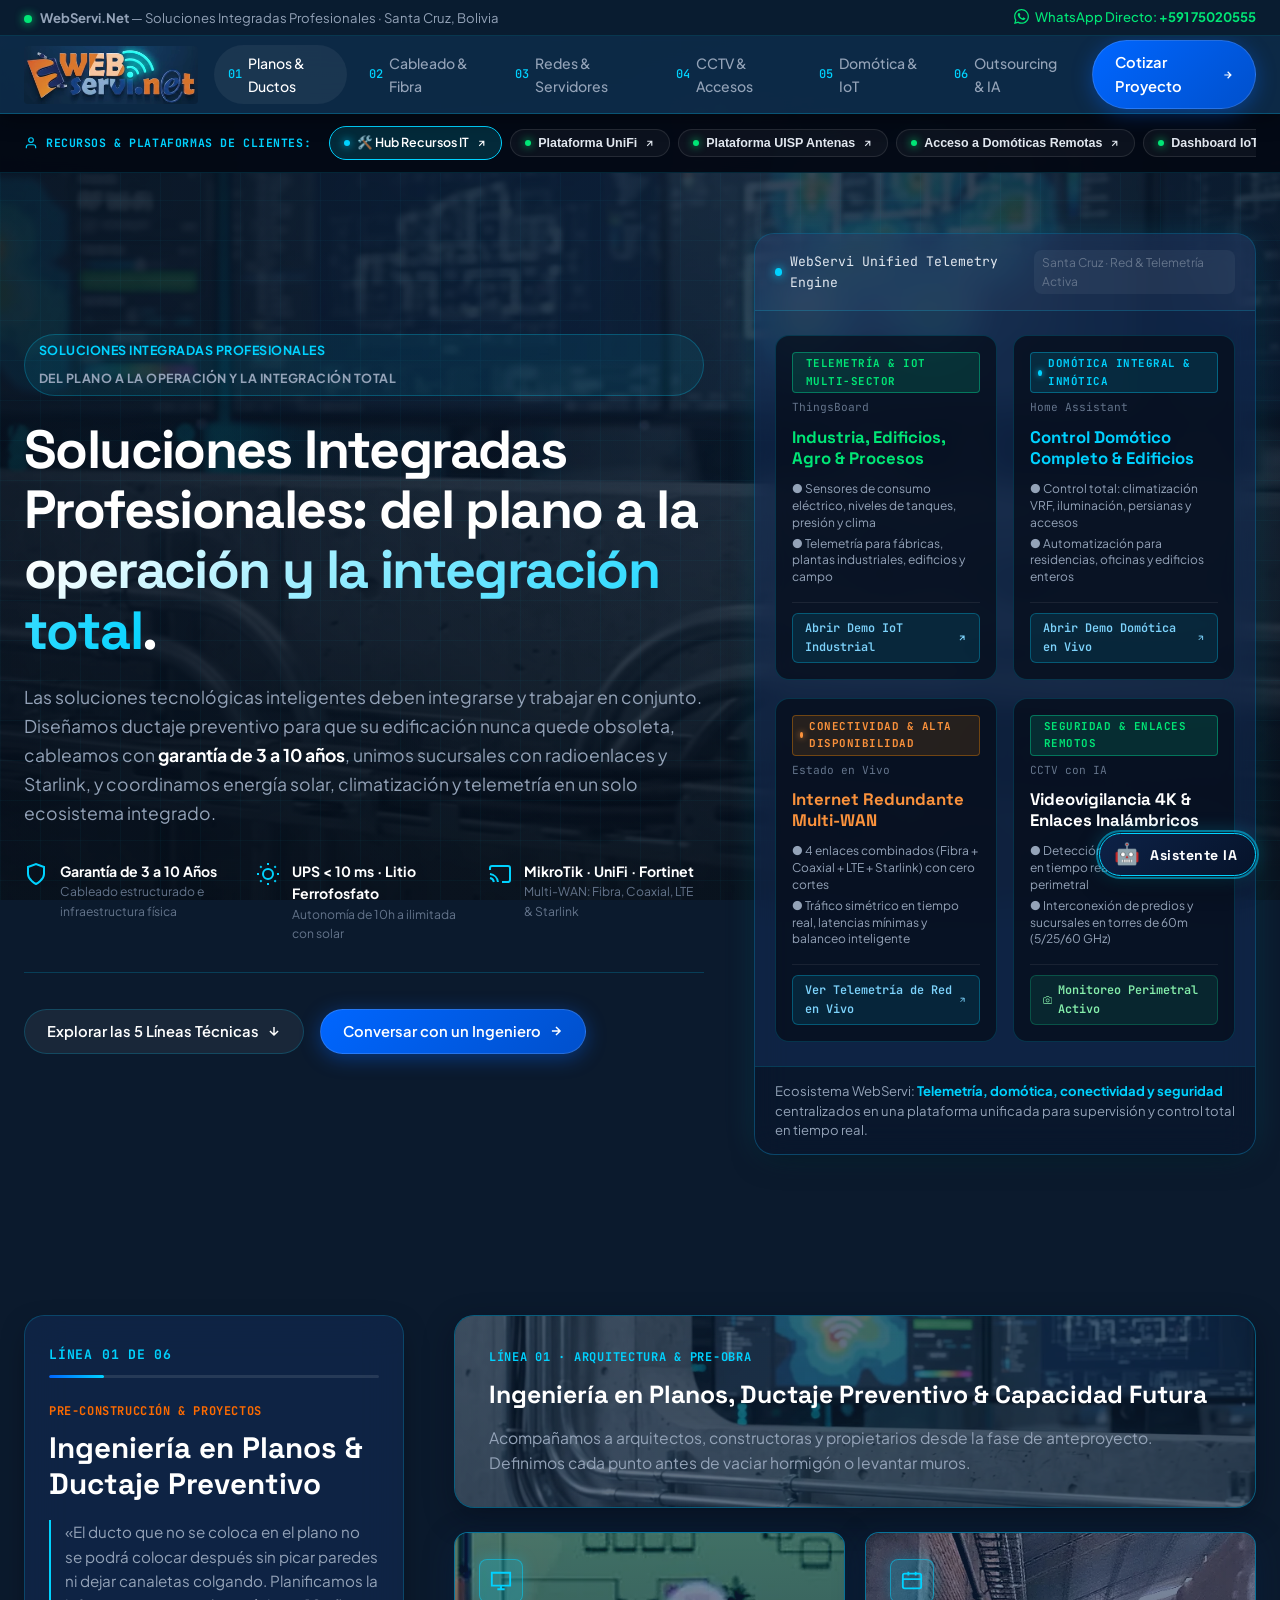
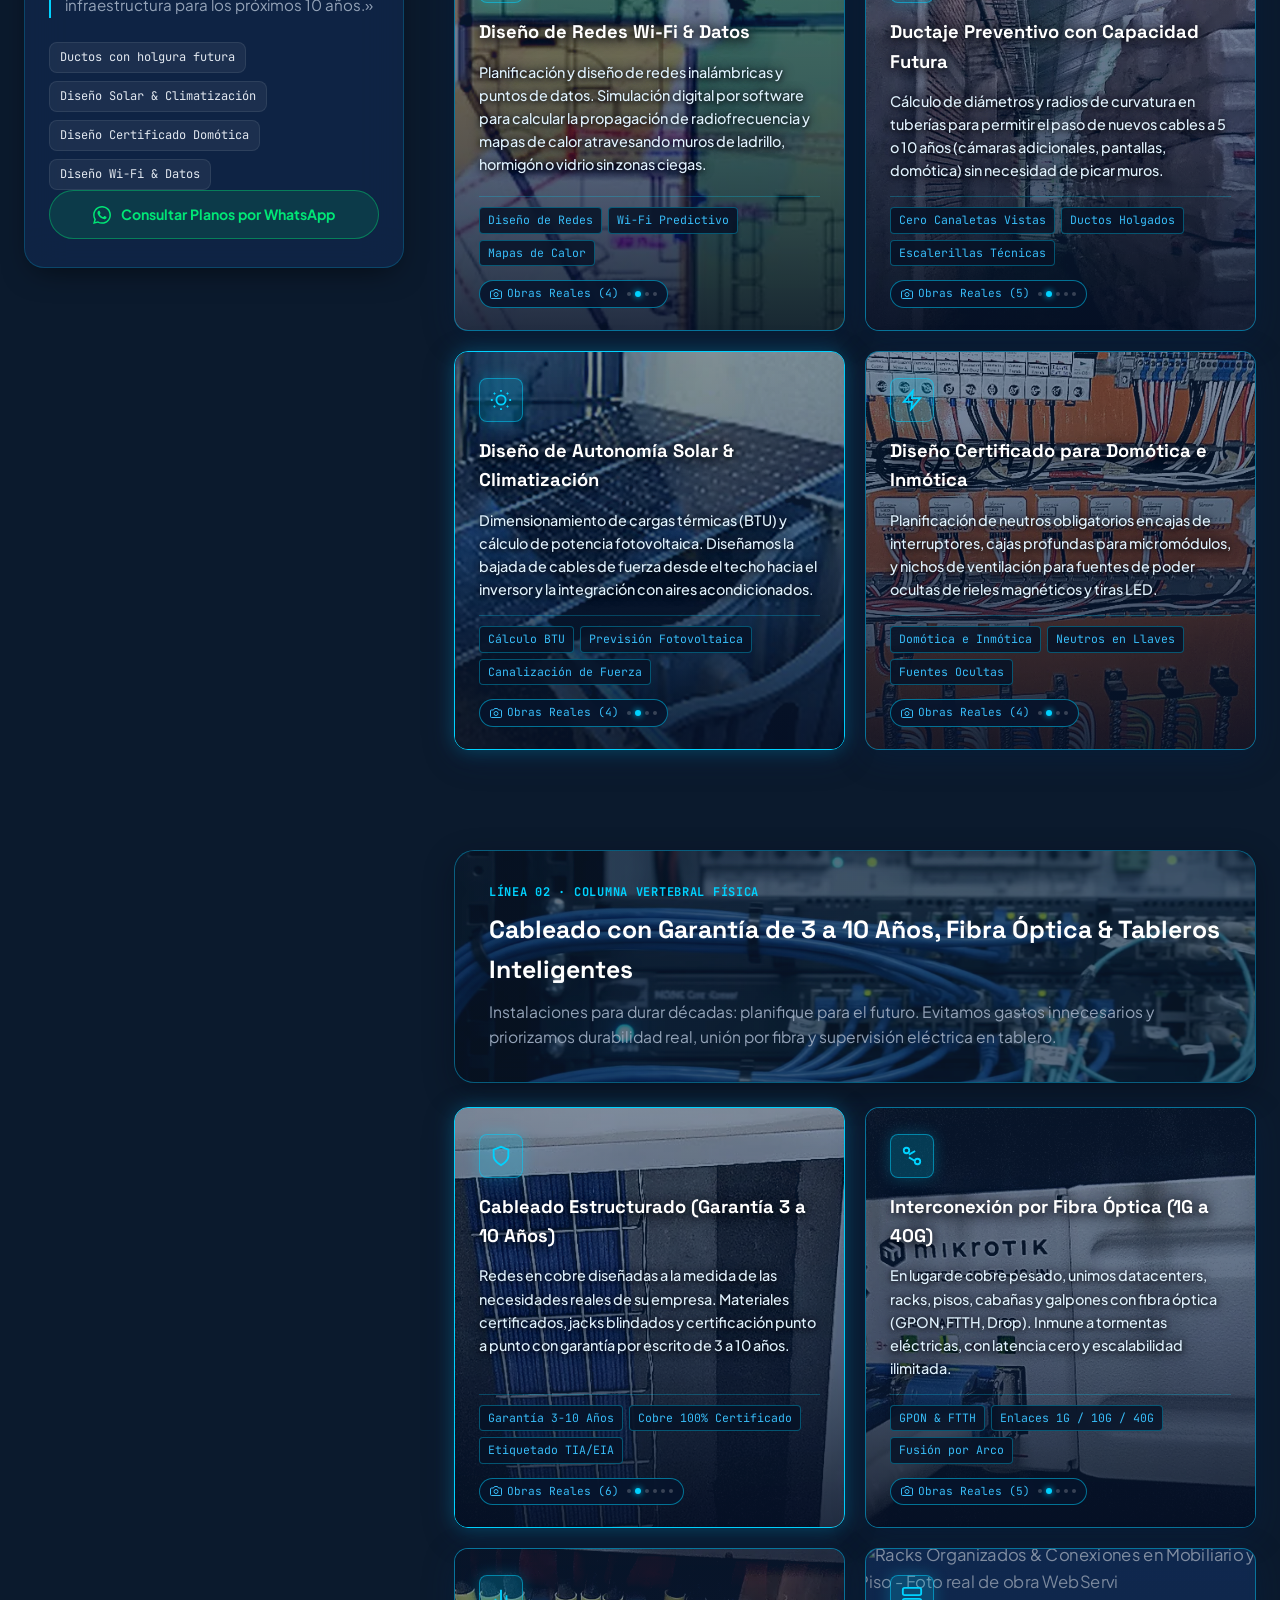
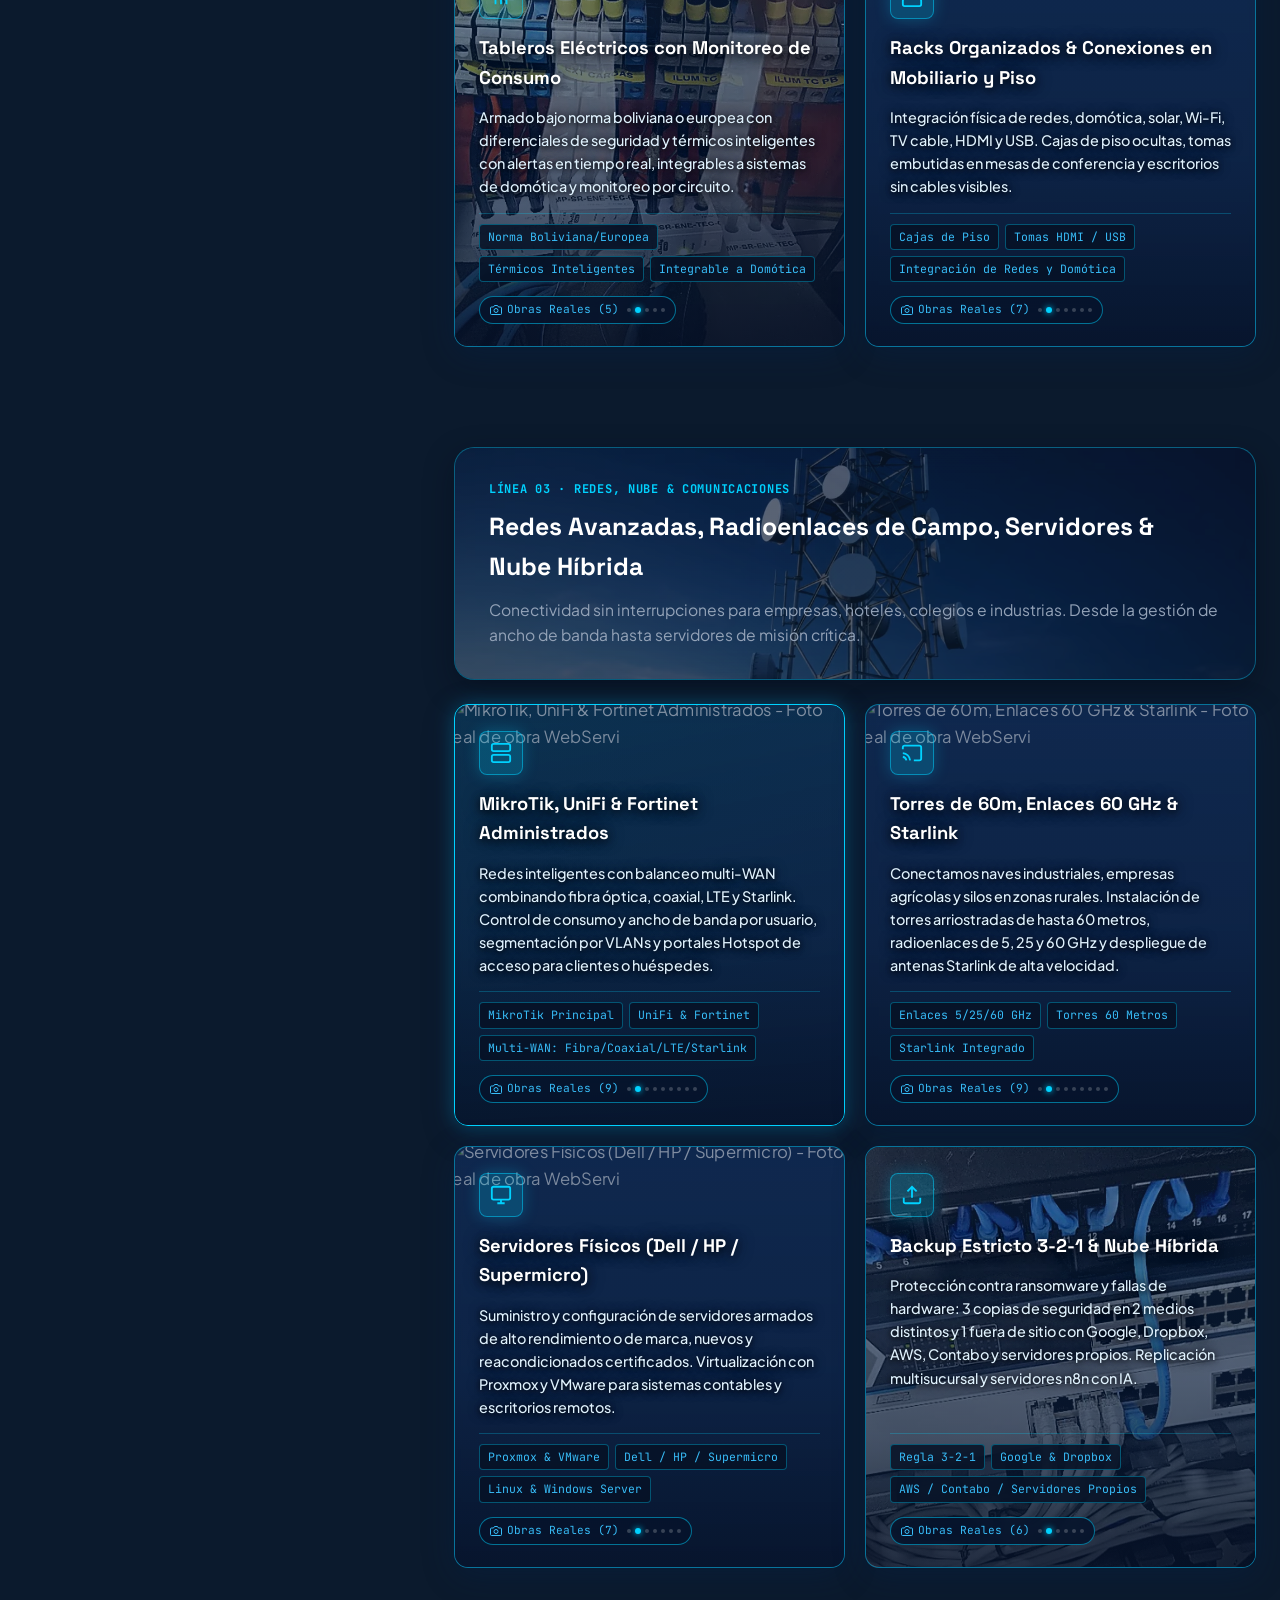
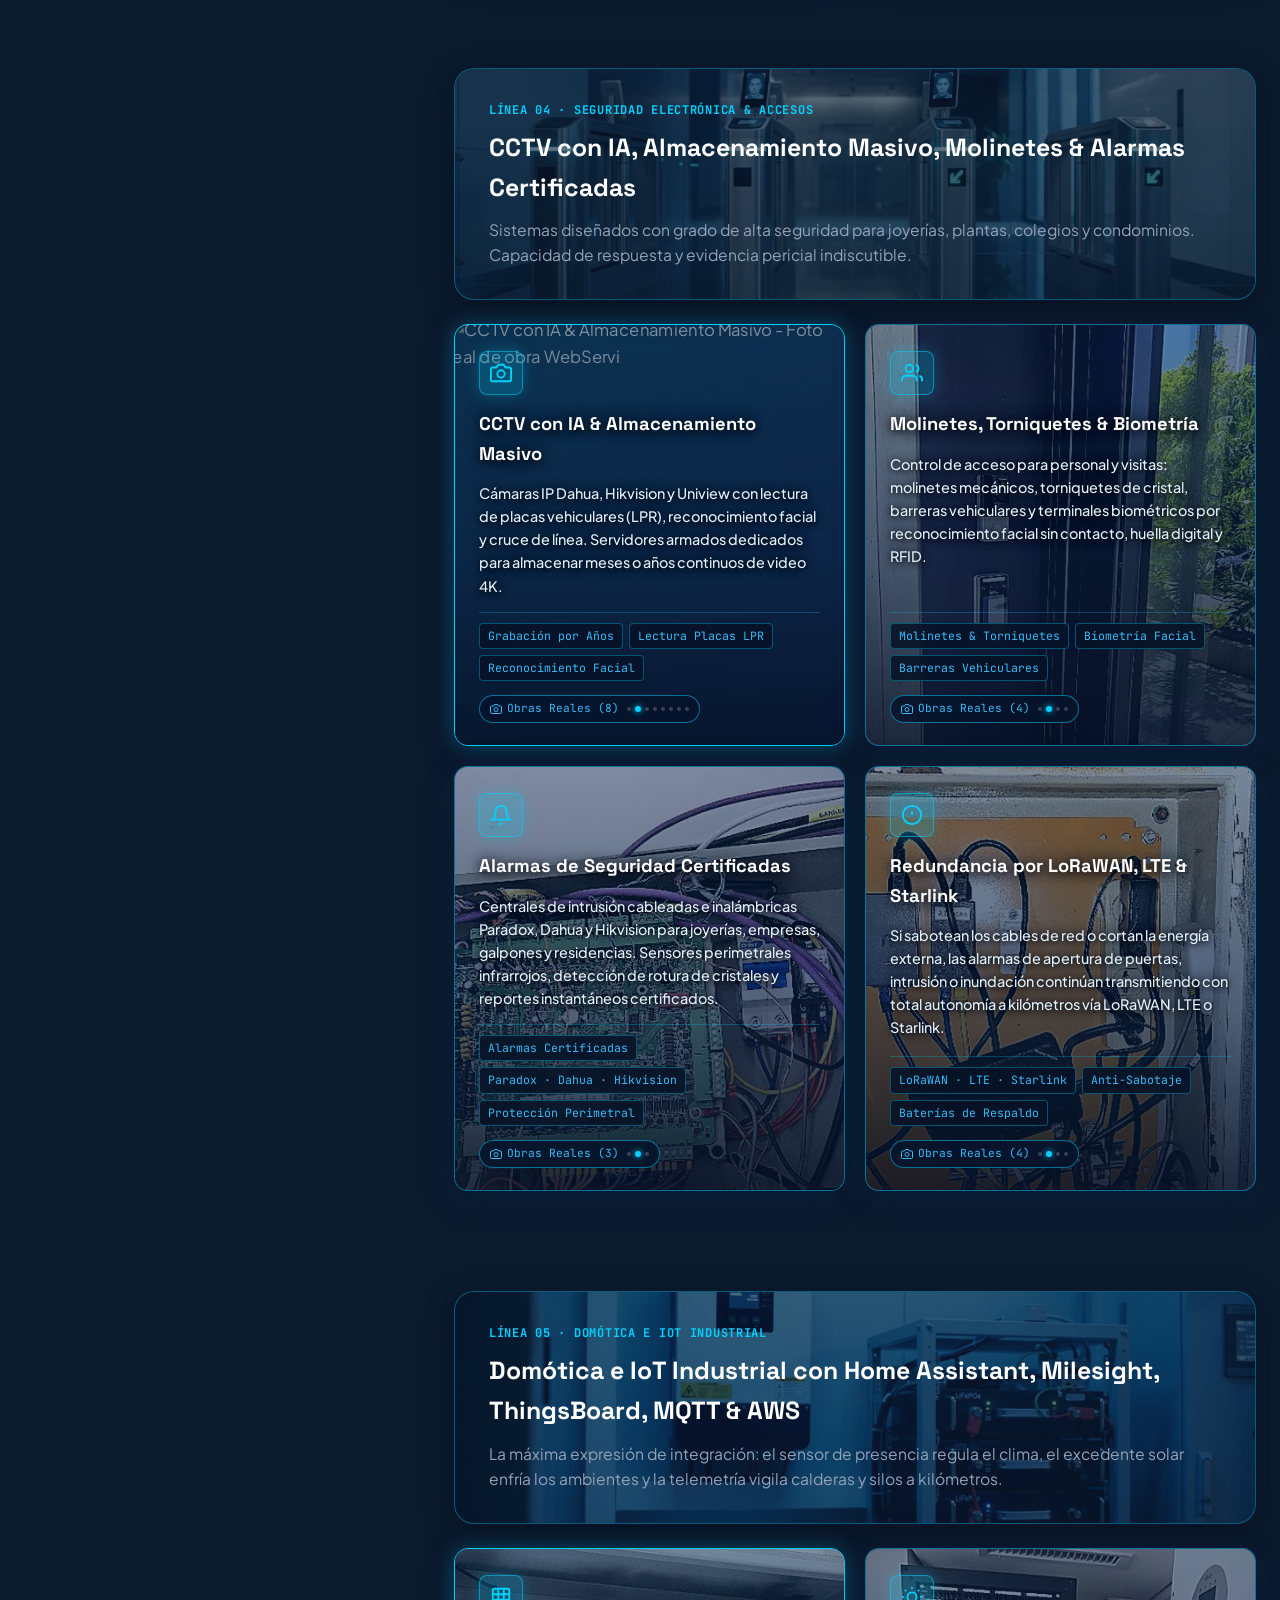
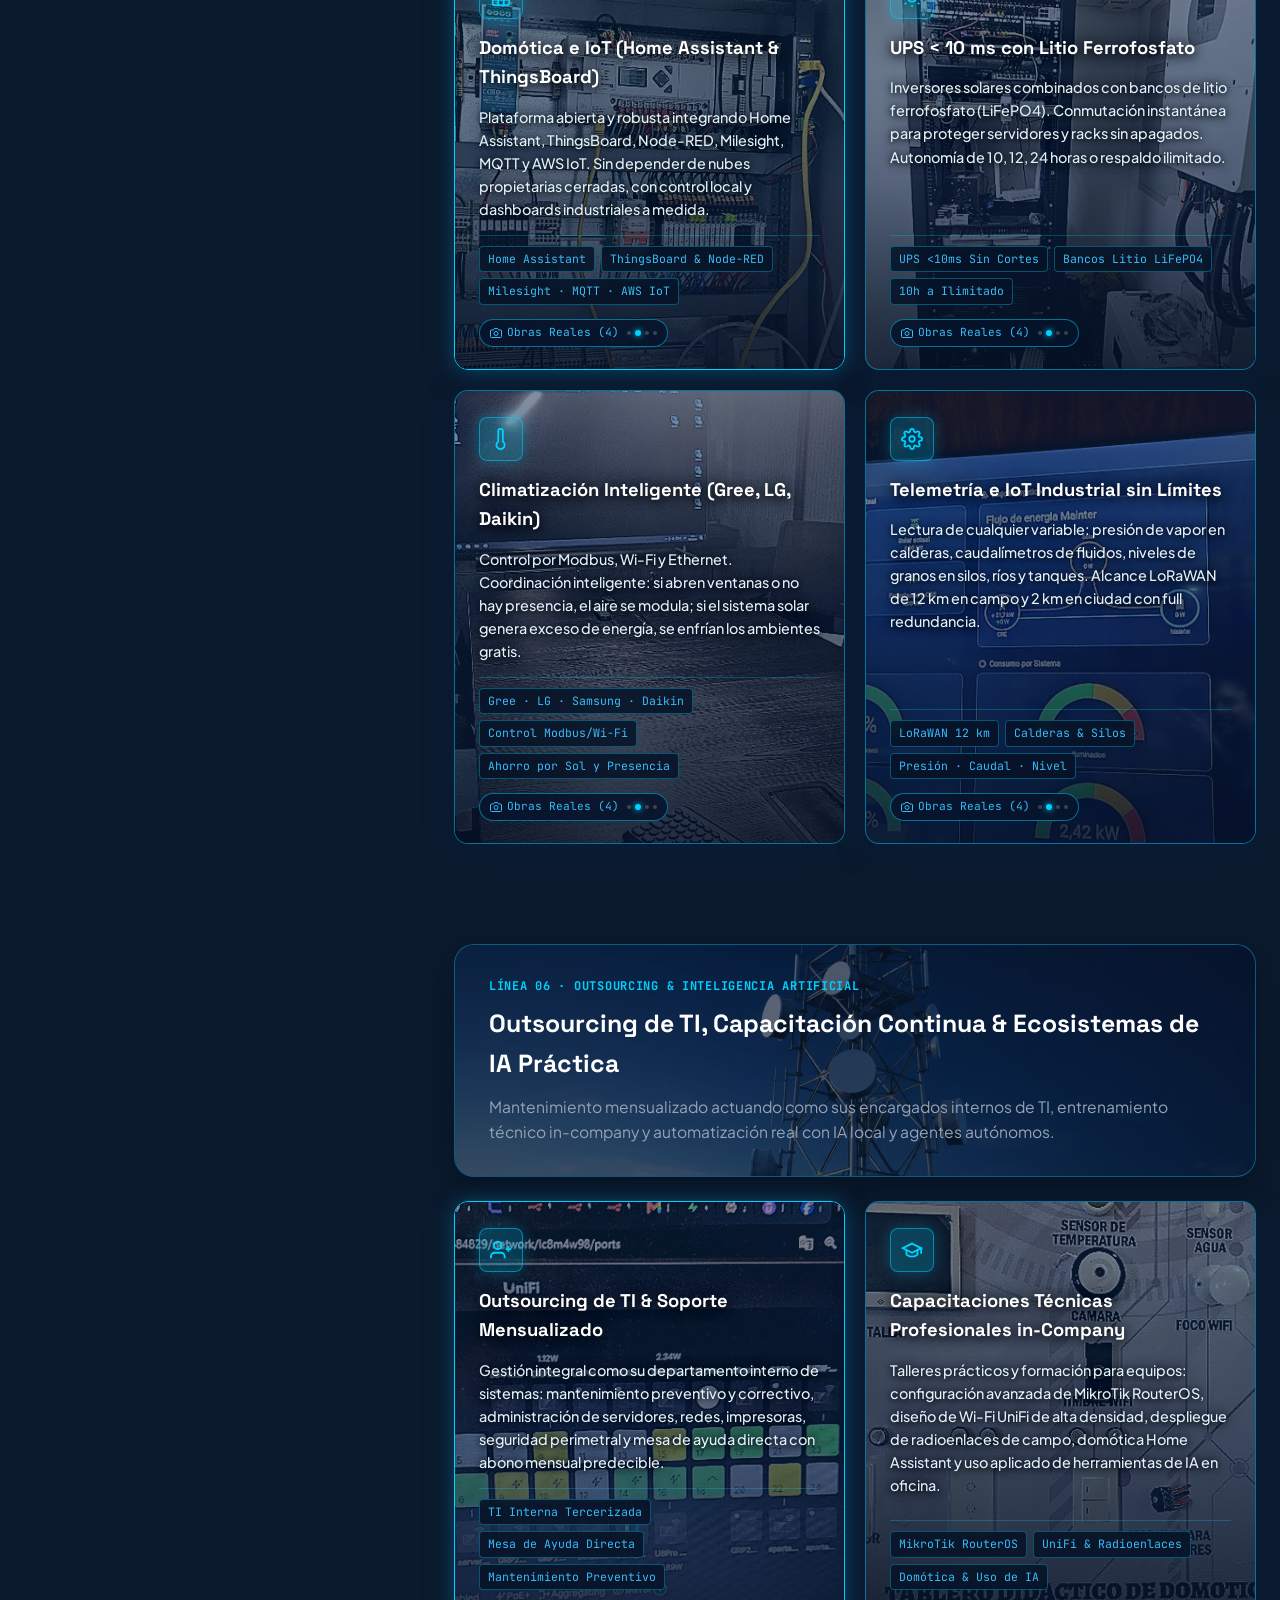
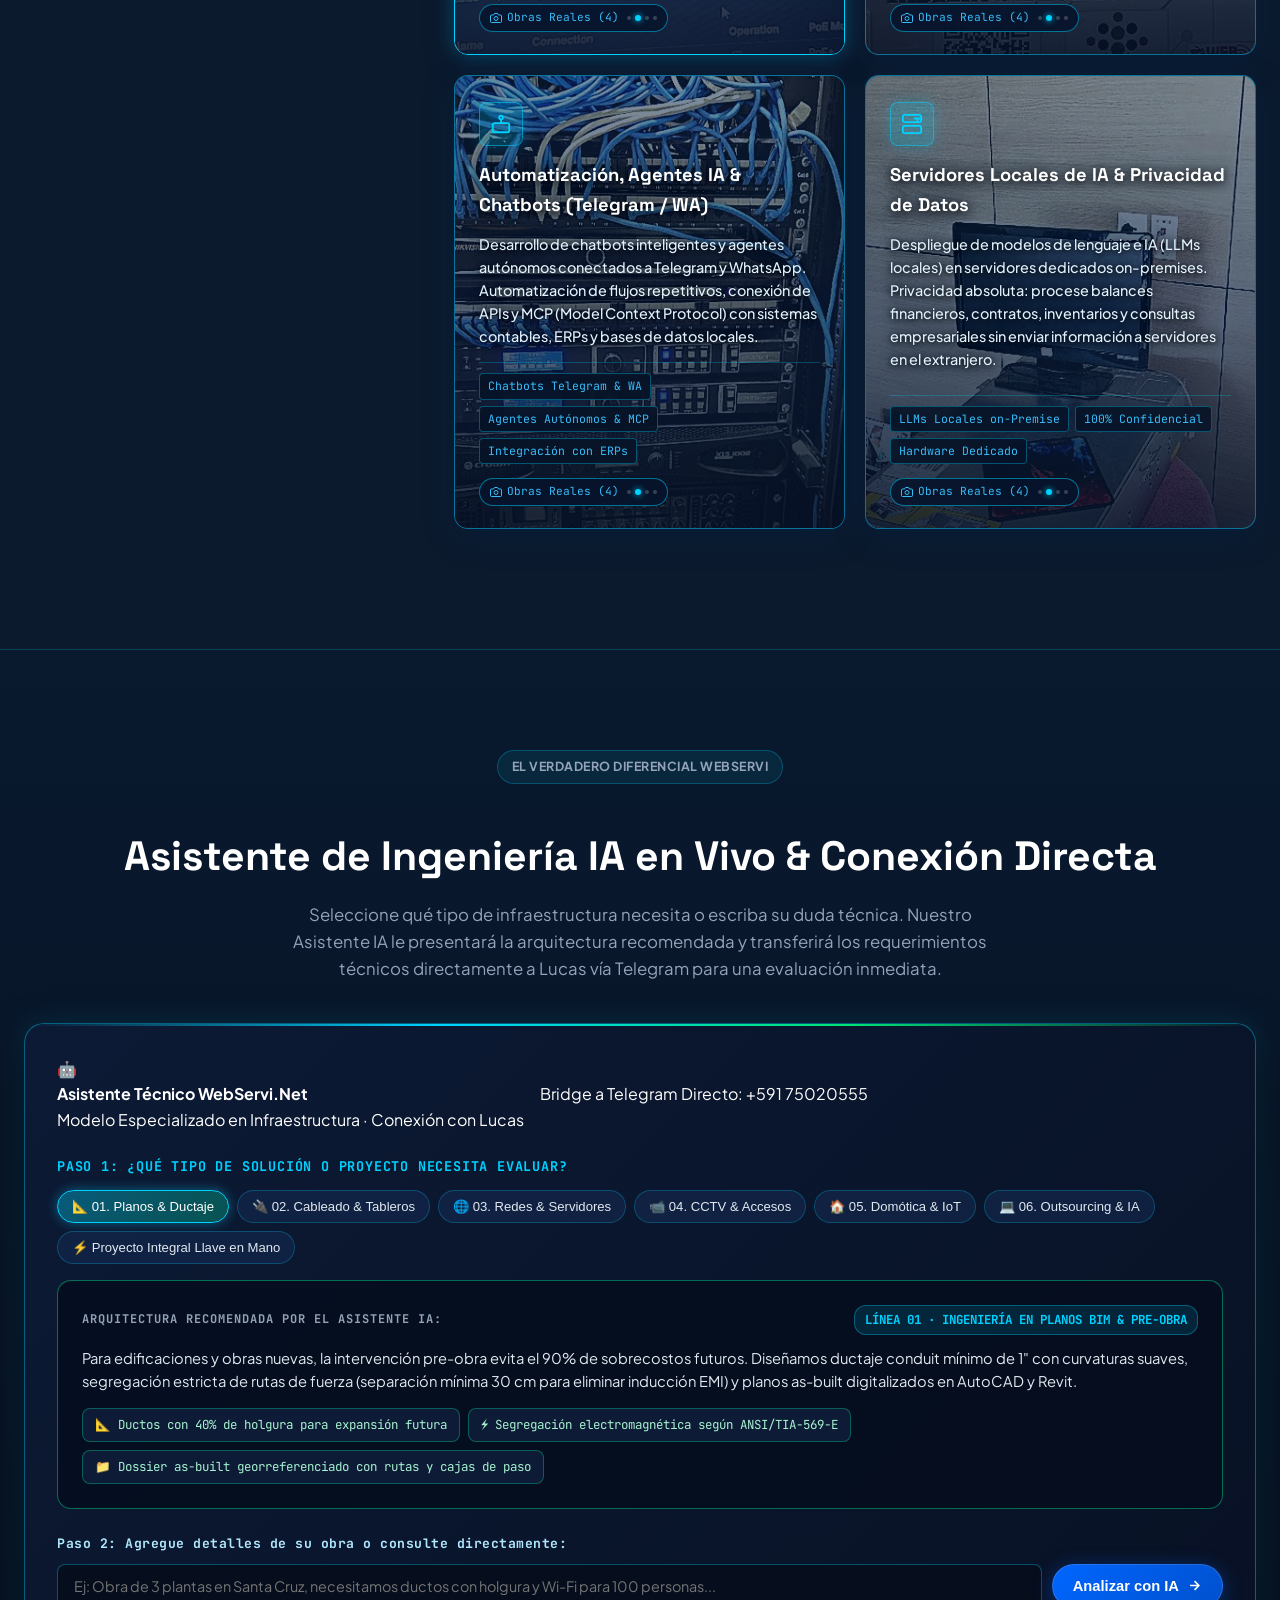
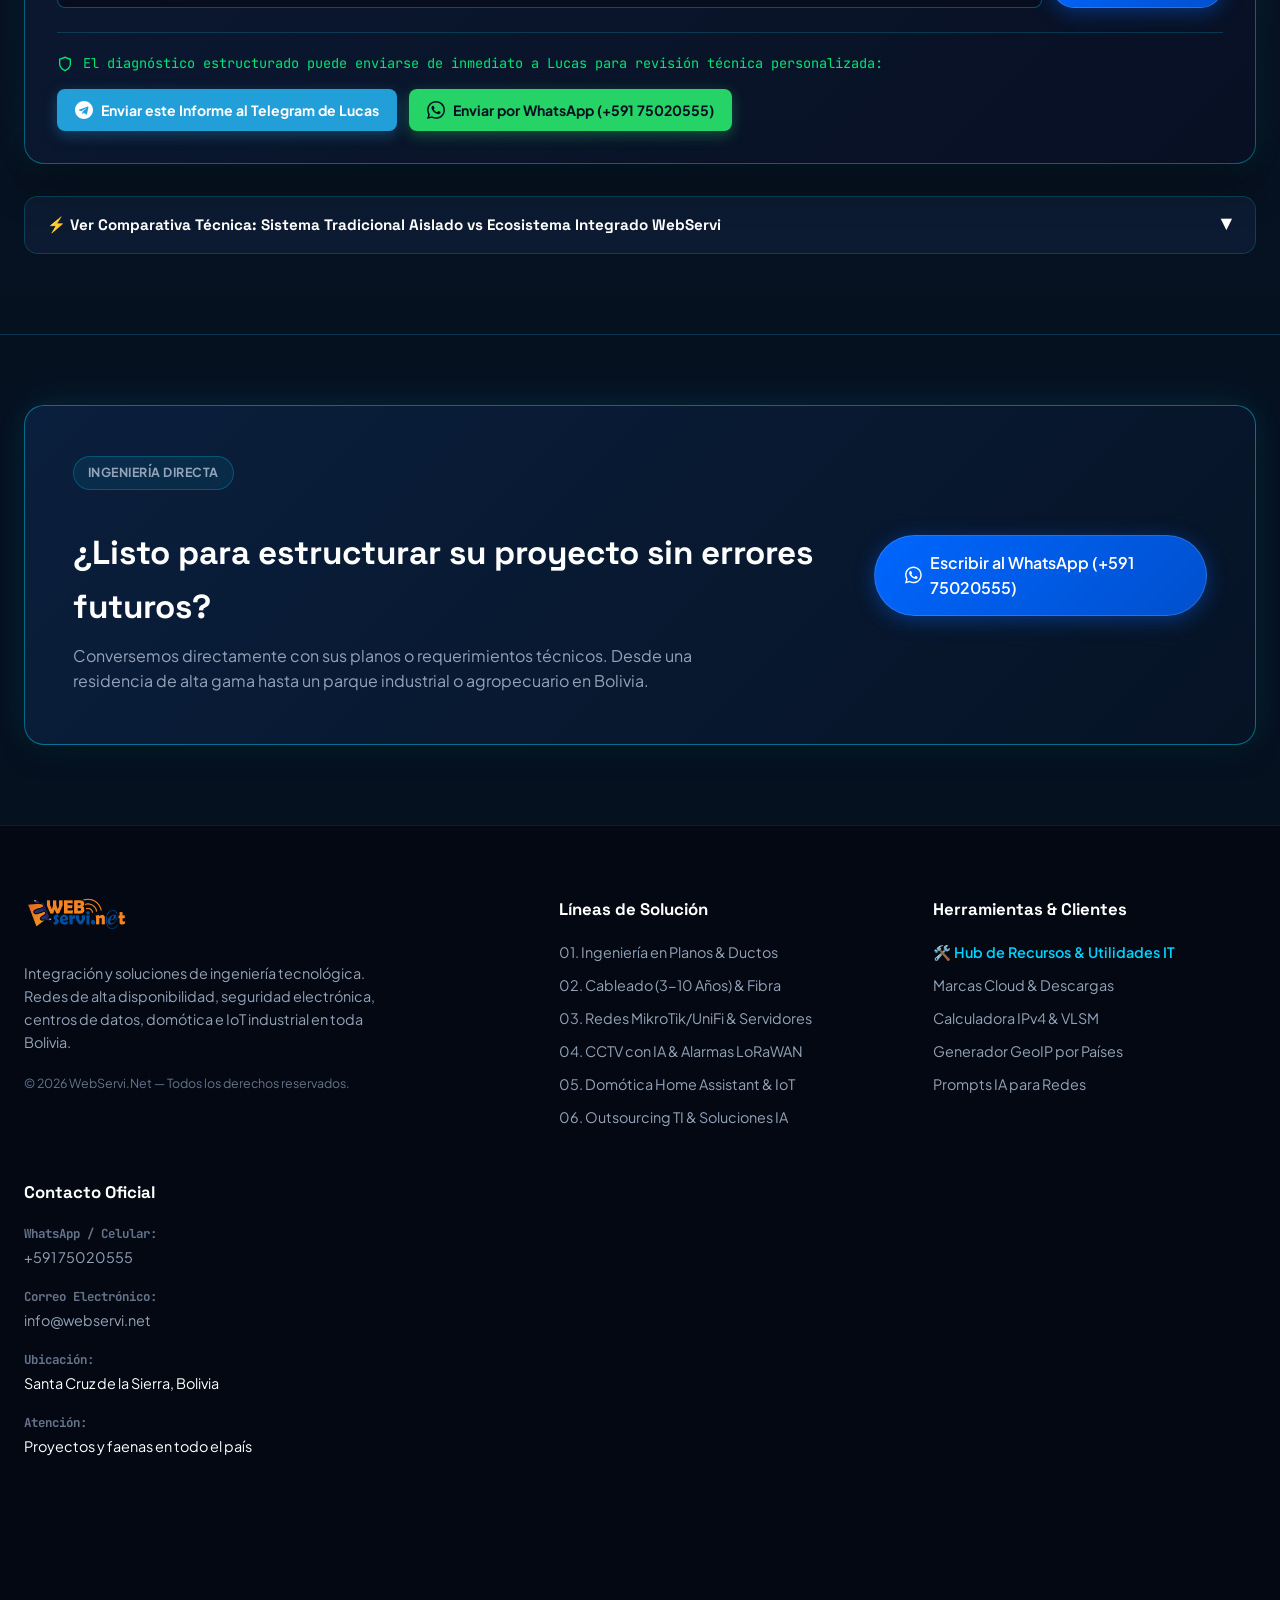
==== commit 89242fd7: "Ajuste comercial del monitor de telemetria y eliminacion del diagrama inferior" ====
--- a/index.html
+++ b/index.html
@@ -238,13 +238,13 @@
               <!-- Cuadro 1: Telemetría IoT Industrial -->
               <div class="telemetry-metric">
                 <div class="t-top-row">
-                  <span class="t-badge green"><span class="pulse-dot-green"></span> TELEMETRÍA IOT INDUSTRIAL</span>
+                  <span class="t-badge green"><span class="pulse-dot-green"></span> TELEMETRÍA & IOT MULTI-SECTOR</span>
                   <span class="t-sub-tag">ThingsBoard</span>
                 </div>
-                <span class="t-value highlight-green">Silos, Silobolsas & Agro</span>
+                <span class="t-value highlight-green">Industria, Edificios, Agro & Procesos</span>
                 <div class="t-stats-list">
-                  <span>● Sensores LoRaWAN: Temperatura, Humedad y Nivel</span>
-                  <span>● Monitoreo continuo de silos, bombas y faenas agrícolas</span>
+                  <span>● Sensores de consumo eléctrico, niveles de tanques, presión y clima</span>
+                  <span>● Telemetría para fábricas, plantas industriales, edificios y campo</span>
                 </div>
                 <div class="t-action-row">
                   <a href="https://board1.iot.webservi.net/demo" target="_blank" rel="noopener" class="telemetry-demo-btn">
@@ -257,17 +257,17 @@
               <!-- Cuadro 2: Domótica & Home Assistant -->
               <div class="telemetry-metric">
                 <div class="t-top-row">
-                  <span class="t-badge cyan"><span class="pulse-dot-cyan"></span> CEREBRO DOMÓTICA / IOT</span>
+                  <span class="t-badge cyan"><span class="pulse-dot-cyan"></span> DOMÓTICA INTEGRAL & INMÓTICA</span>
                   <span class="t-sub-tag">Home Assistant</span>
                 </div>
-                <span class="t-value highlight-cyan">Control Local 100% Privado</span>
+                <span class="t-value highlight-cyan">Control Domótico Completo & Edificios</span>
                 <div class="t-stats-list">
-                  <span>● Clima Daikin/Gree VRF + Iluminación DALI/Zigbee</span>
-                  <span>● Respaldo Solar & Banco Litio LiFePO4 (&lt; 10 ms)</span>
+                  <span>● Control total: climatización VRF, iluminación, persianas y accesos</span>
+                  <span>● Automatización para residencias, oficinas y edificios enteros</span>
                 </div>
                 <div class="t-action-row">
                   <a href="https://hacasalucas.webservihosting.com/demo" target="_blank" rel="noopener" class="telemetry-demo-btn">
-                    <span>Abrir Demo Domótica</span>
+                    <span>Abrir Demo Domótica en Vivo</span>
                     <svg width="12" height="12" viewBox="0 0 24 24" fill="none" stroke="currentColor" stroke-width="2.5"><path d="M7 17L17 7M7 7h10v10"/></svg>
                   </a>
                 </div>
@@ -275,59 +275,48 @@
             </div>
 
             <div class="telemetry-row">
-              <!-- Cuadro 3: Redundancia Internet & Datos Crudos -->
+              <!-- Cuadro 3: Conectividad & Redundancia Internet -->
               <div class="telemetry-metric">
                 <div class="t-top-row">
-                  <span class="t-badge orange"><span class="pulse-dot-orange"></span> REDUNDANCIA INTERNET</span>
-                  <span class="t-sub-tag">Datos Crudos</span>
+                  <span class="t-badge orange"><span class="pulse-dot-orange"></span> CONECTIVIDAD & ALTA DISPONIBILIDAD</span>
+                  <span class="t-sub-tag">Estado en Vivo</span>
                 </div>
-                <span class="t-value highlight-orange">Fibra + Coaxial + LTE + Starlink</span>
+                <span class="t-value highlight-orange">Internet Redundante Multi-WAN</span>
                 <div class="t-stats-list">
-                  <span>▲ Failover automático cero cortes (&lt; 300 ms)</span>
-                  <span>● Tráfico en vivo: ~450 Mbps simétricos · Ping: 14 ms</span>
+                  <span>● 4 enlaces combinados (Fibra + Coaxial + LTE + Starlink) con cero cortes</span>
+                  <span>● Tráfico simétrico en tiempo real, latencias mínimas y balanceo inteligente</span>
                 </div>
                 <div class="t-action-row">
                   <a href="https://hacasalucas.webservihosting.com/demodata" target="_blank" rel="noopener" class="telemetry-demo-btn">
-                    <span>Ver Datos Crudos en Tiempo Real</span>
+                    <span>Ver Telemetría de Red en Vivo</span>
                     <svg width="12" height="12" viewBox="0 0 24 24" fill="none" stroke="currentColor" stroke-width="2.5"><path d="M7 17L17 7M7 7h10v10"/></svg>
                   </a>
                 </div>
               </div>
 
-              <!-- Cuadro 4: CCTV con IA & Enlaces de Campo -->
+              <!-- Cuadro 4: CCTV con IA & Enlaces Inalámbricos -->
               <div class="telemetry-metric">
                 <div class="t-top-row">
-                  <span class="t-badge green"><span class="pulse-dot-green"></span> ENLACES & VISTA CCTV</span>
-                  <span class="t-sub-tag">Seguridad IA</span>
+                  <span class="t-badge green"><span class="pulse-dot-green"></span> SEGURIDAD & ENLACES REMOTOS</span>
+                  <span class="t-sub-tag">CCTV con IA</span>
                 </div>
-                <span class="t-value">Torres 60m · 5/25/60 GHz</span>
+                <span class="t-value">Videovigilancia 4K & Enlaces Inalámbricos</span>
                 <div class="t-stats-list">
-                  <span>● Agronomía, silos y faenas remotas interconectadas</span>
-                  <span>● Cámaras 4K con IA perimetral (humanos/vehículos)</span>
+                  <span>● Detección humana/vehicular en tiempo real y control perimetral</span>
+                  <span>● Interconexión de predios y sucursales en torres de 60m (5/25/60 GHz)</span>
                 </div>
                 <div class="t-action-row">
                   <span class="telemetry-cam-chip">
                     <svg width="12" height="12" viewBox="0 0 24 24" fill="none" stroke="currentColor" stroke-width="2"><path d="M23 19a2 2 0 0 1-2 2H3a2 2 0 0 1-2-2V8a2 2 0 0 1 2-2h4l2-3h6l2 3h4a2 2 0 0 1 2 2z"/><circle cx="12" cy="13" r="4"/></svg>
-                    <span>CCTV IA: Perímetro Monitoreado</span>
+                    <span>Monitoreo Perimetral Activo</span>
                   </span>
                 </div>
               </div>
             </div>
-
-            <!-- Flujo de Interconectividad e Integración Total -->
-            <div class="monitor-diagram">
-              <div class="diagram-node">1. Ductos & Cobre Fluke</div>
-              <div class="diagram-line">➔</div>
-              <div class="diagram-node">2. Multi-WAN & Torres</div>
-              <div class="diagram-line">➔</div>
-              <div class="diagram-node">3. IoT + Clima + CCTV</div>
-              <div class="diagram-line">➔</div>
-              <div class="diagram-node active">4. Integración Total</div>
-            </div>
           </div>
 
           <div class="monitor-footer">
-            <span>Interconectividad & Integración Total: <strong>Redes de alta disponibilidad, energía solar, clima VRF, cámaras IA y telemetría</strong> coordinados en un solo cuadro unificado.</span>
+            <span>Ecosistema WebServi: <strong>Telemetría, domótica, conectividad y seguridad</strong> centralizados en una plataforma unificada para supervisión y control total en tiempo real.</span>
           </div>
         </div>
       </div>
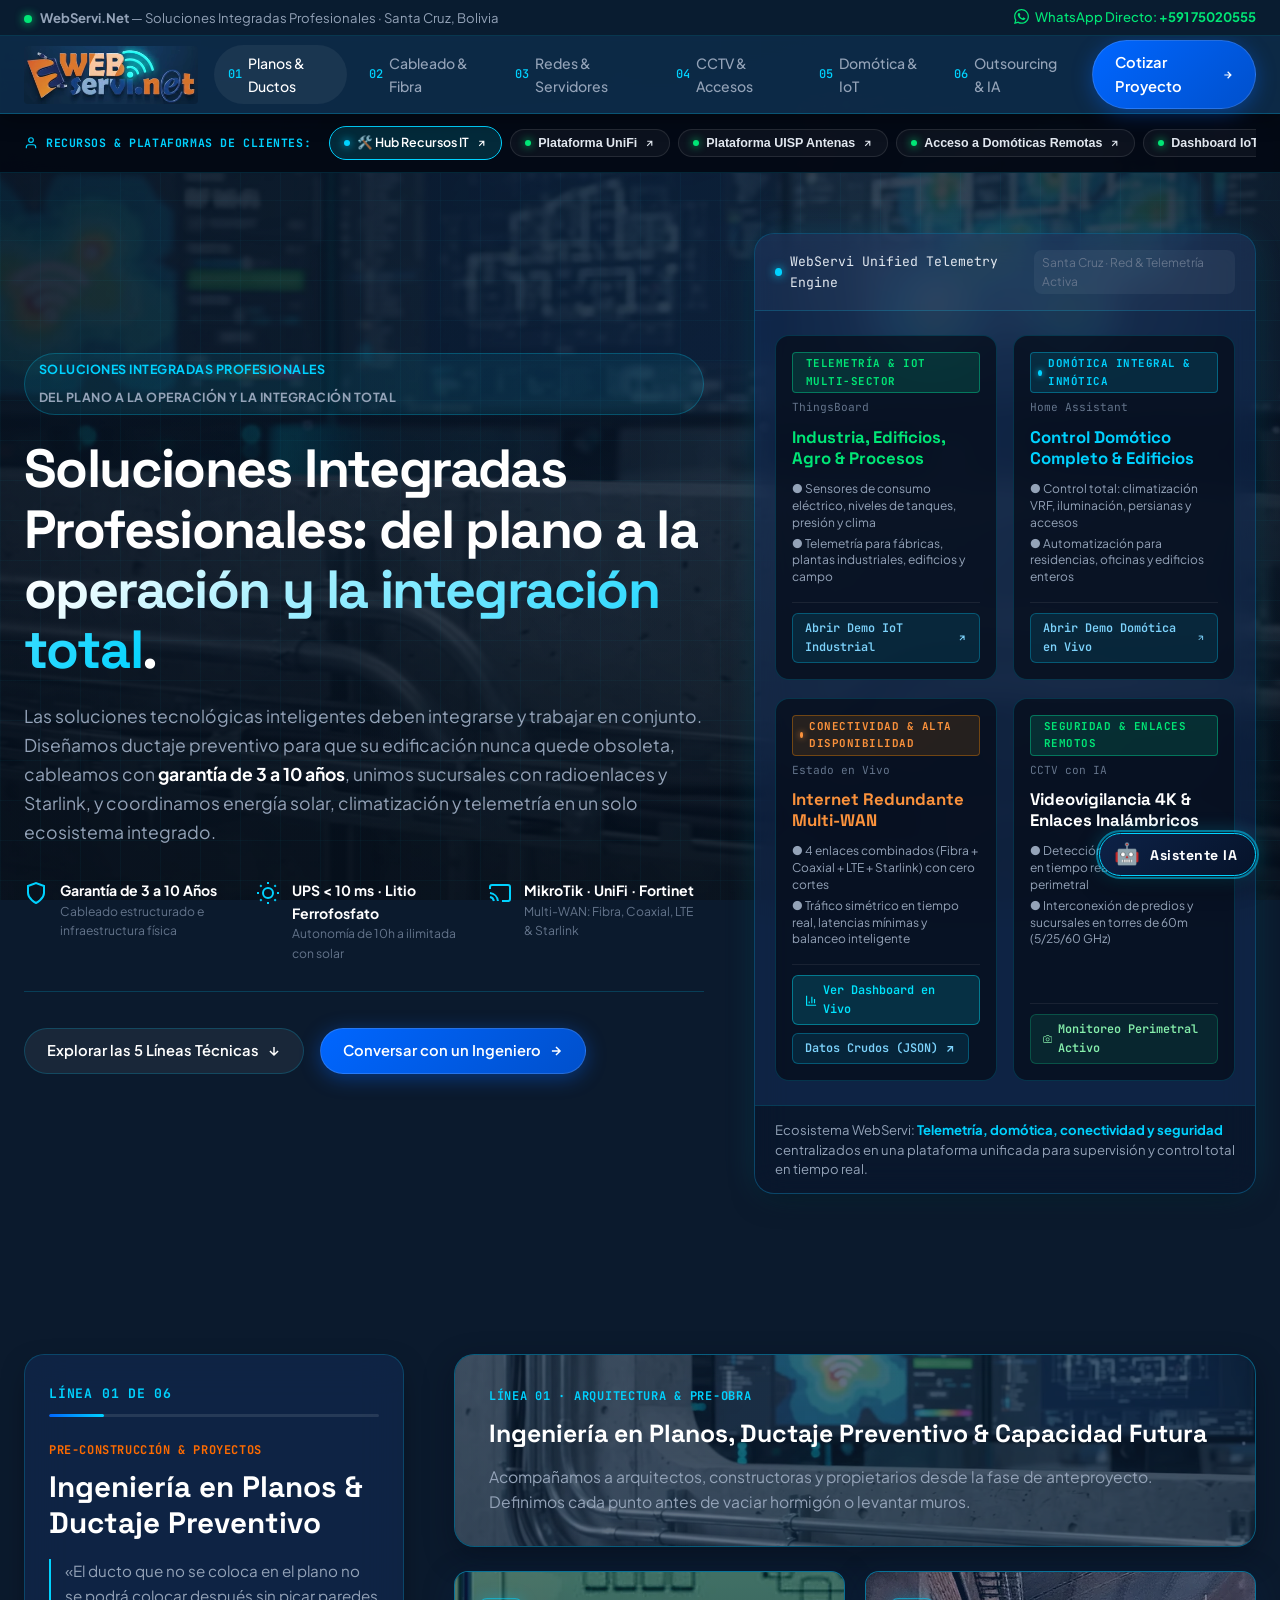
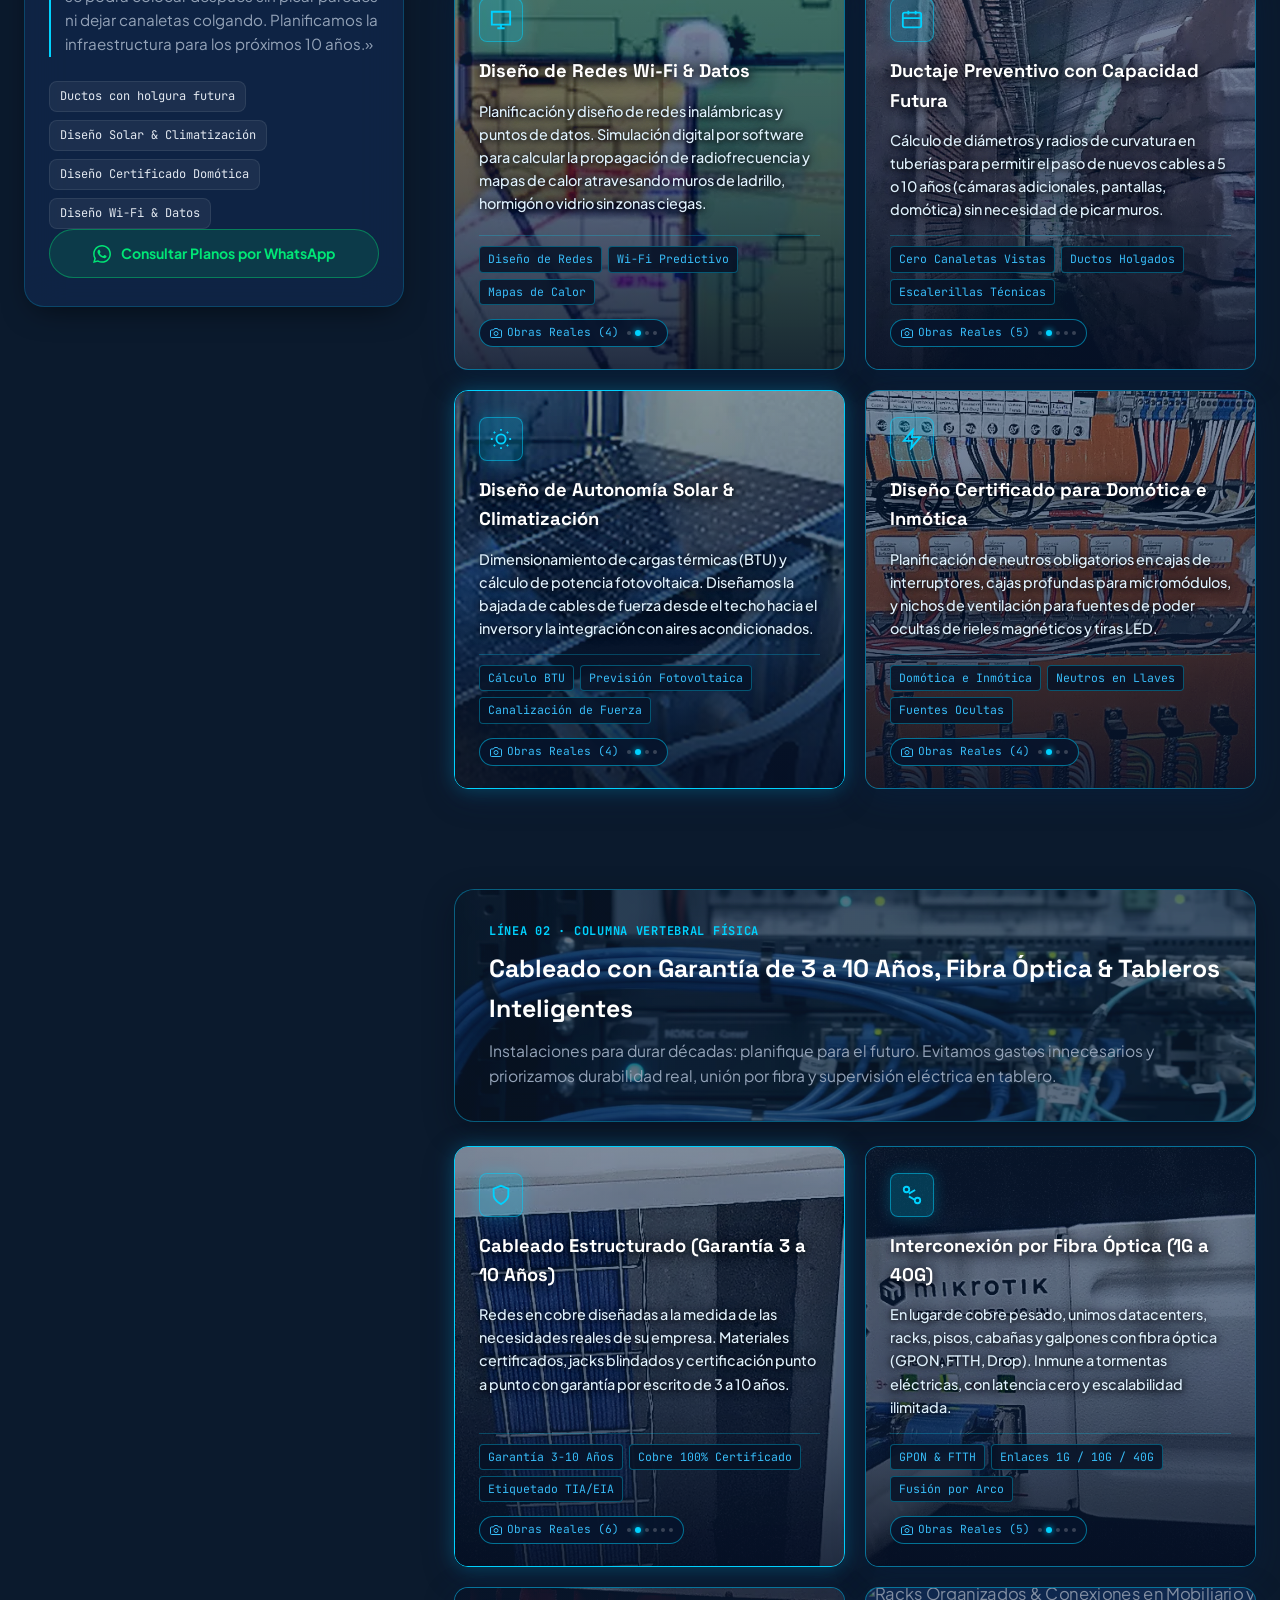
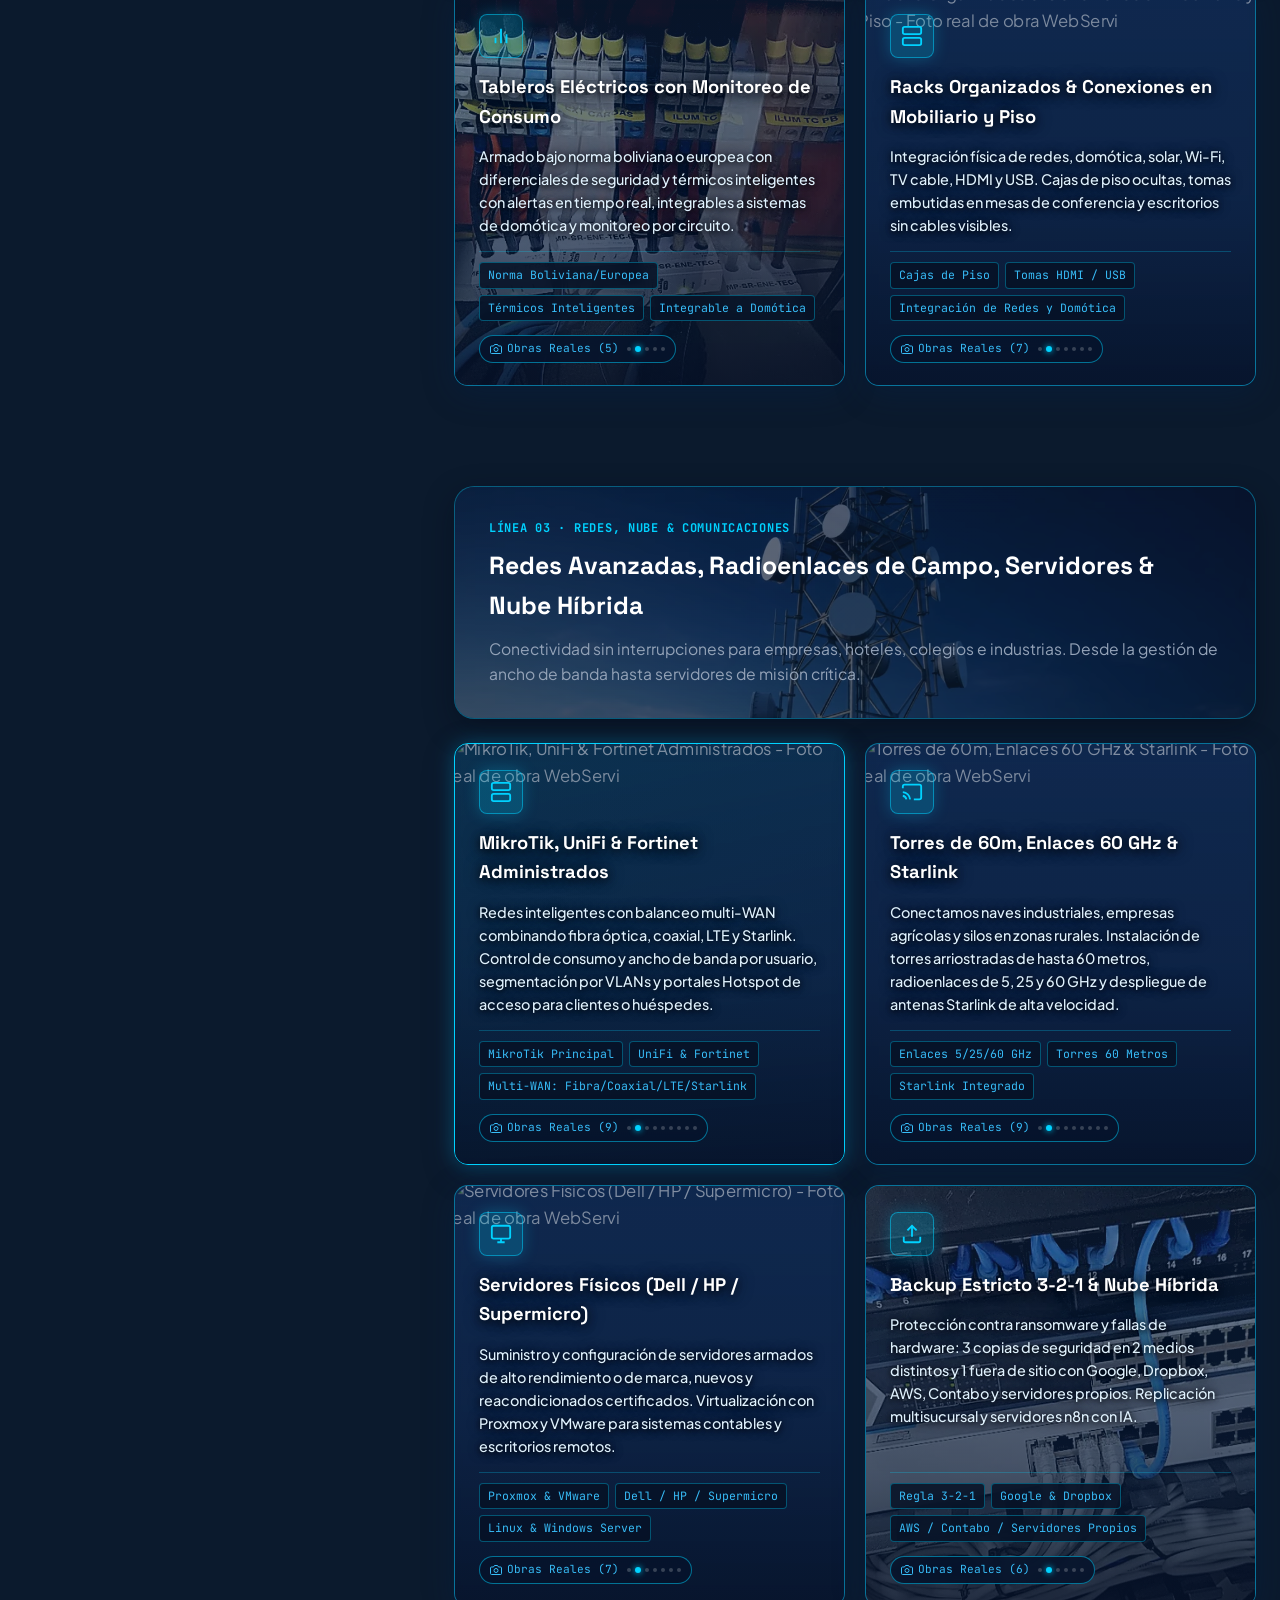
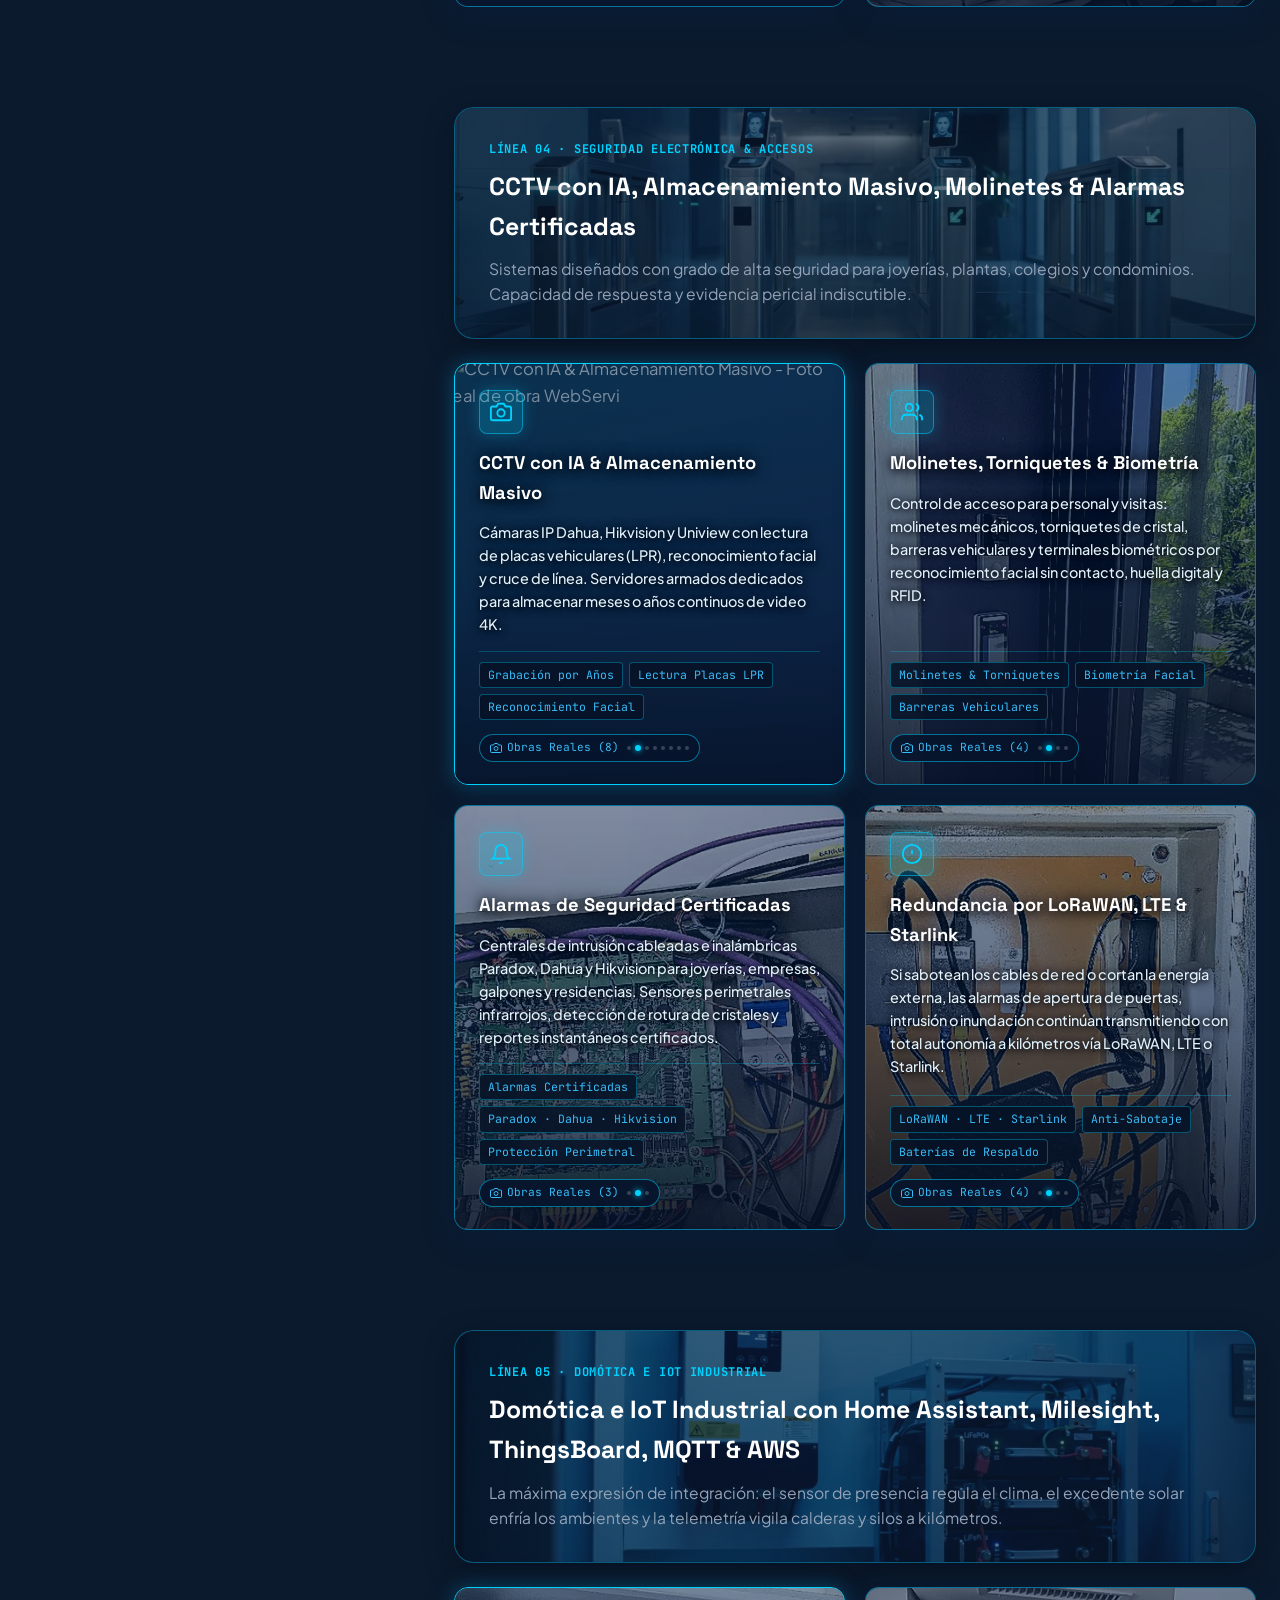
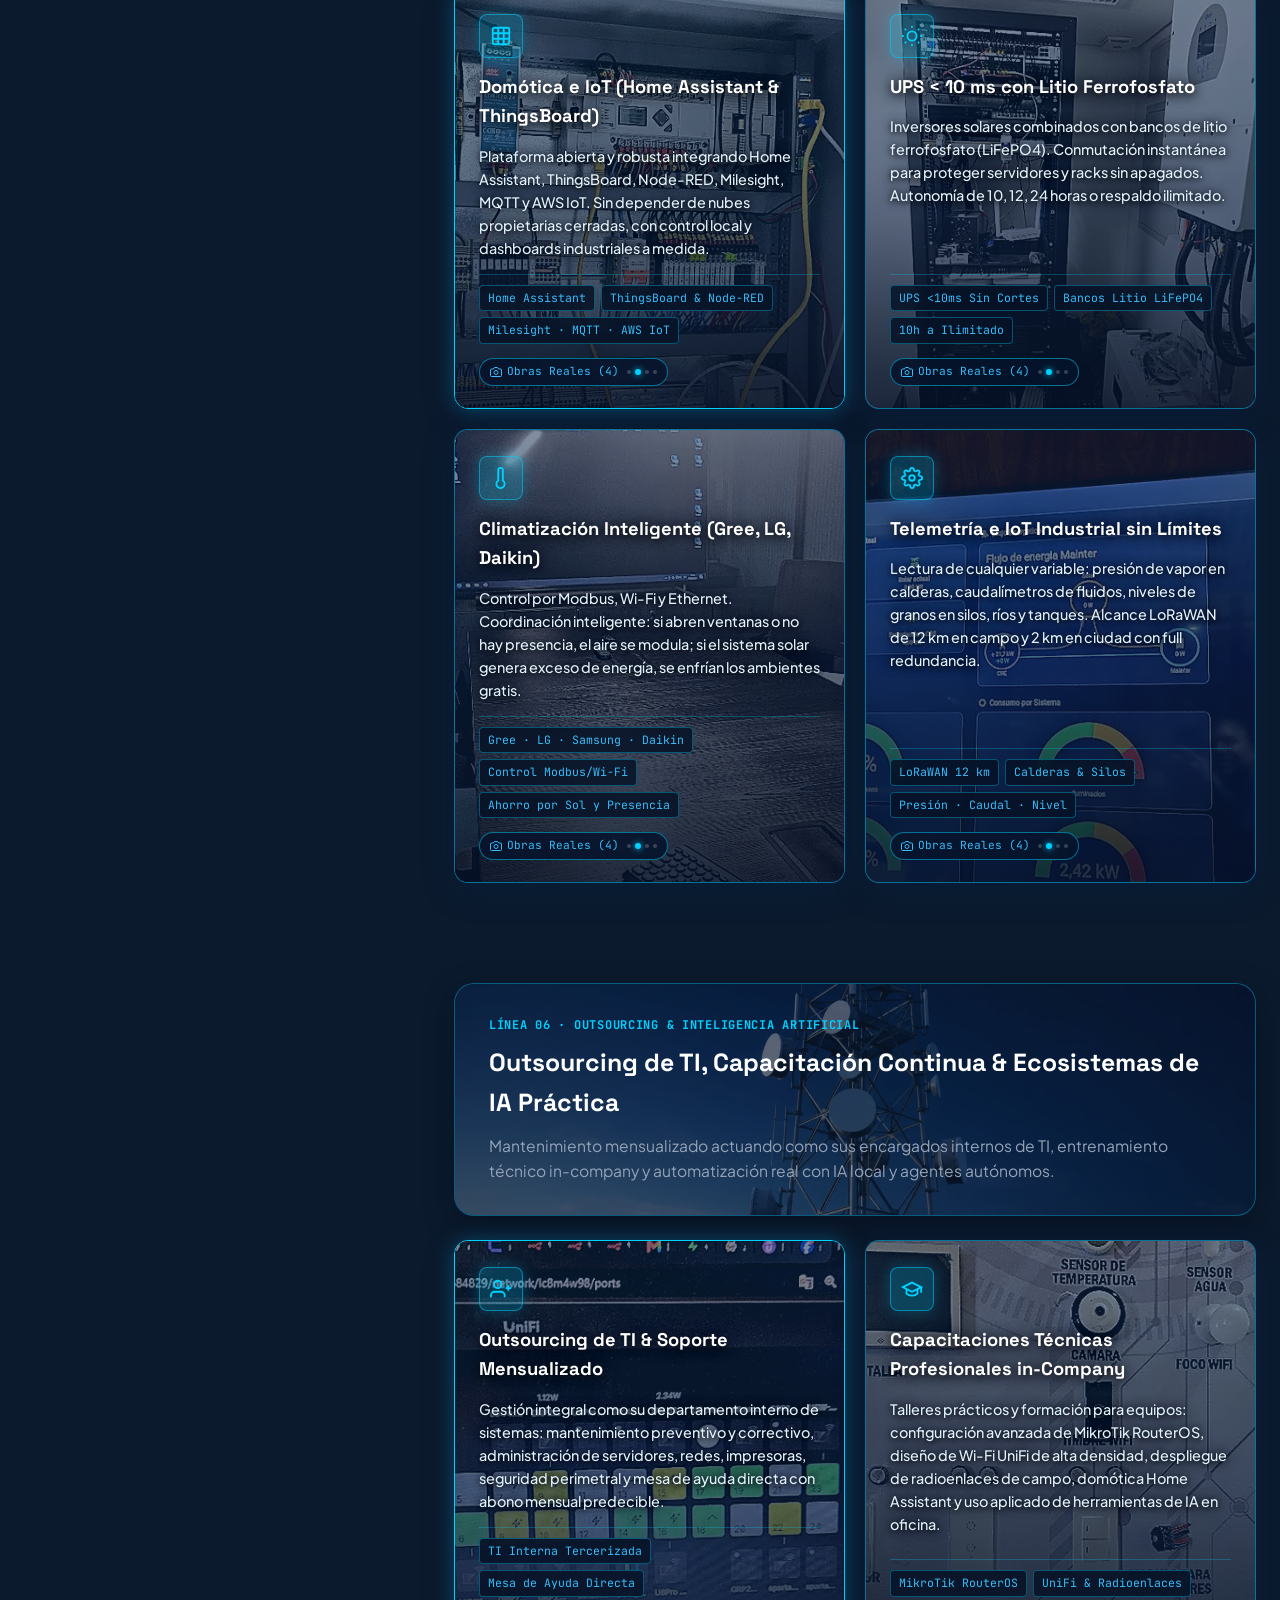
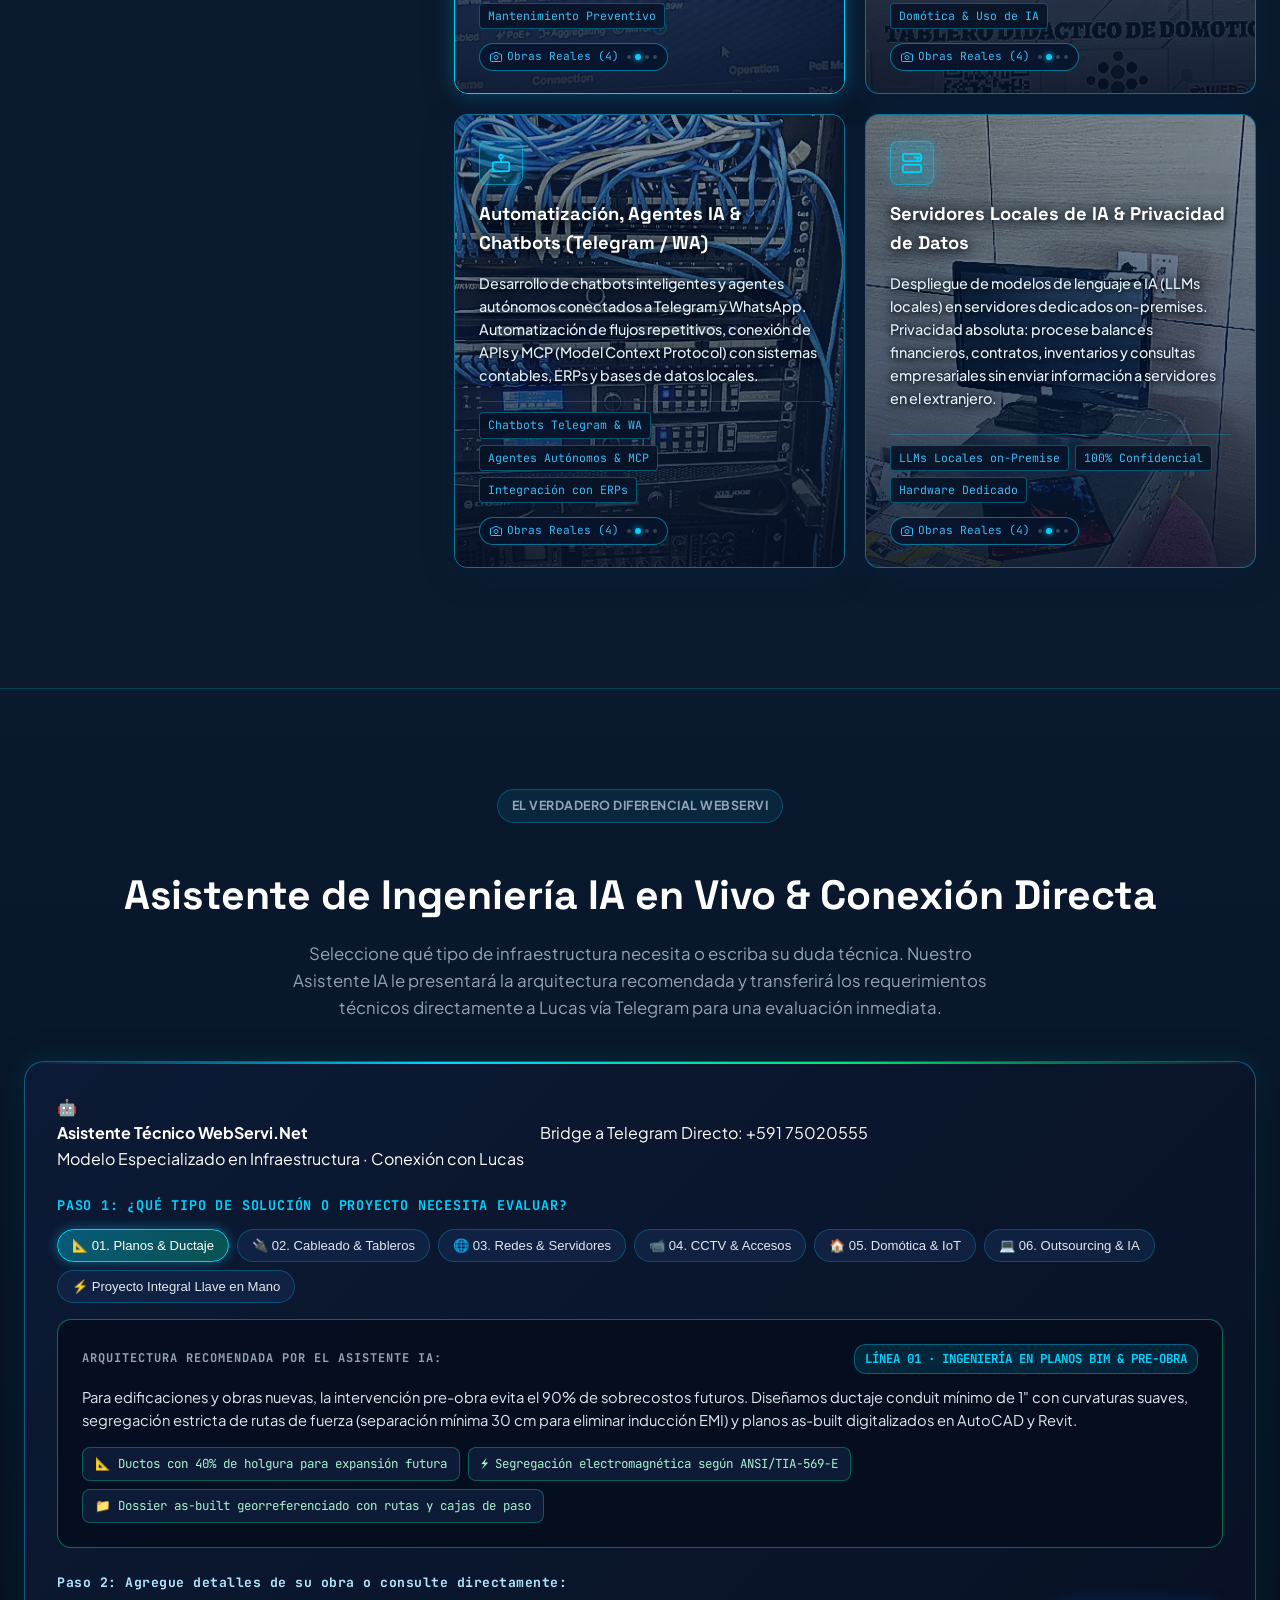
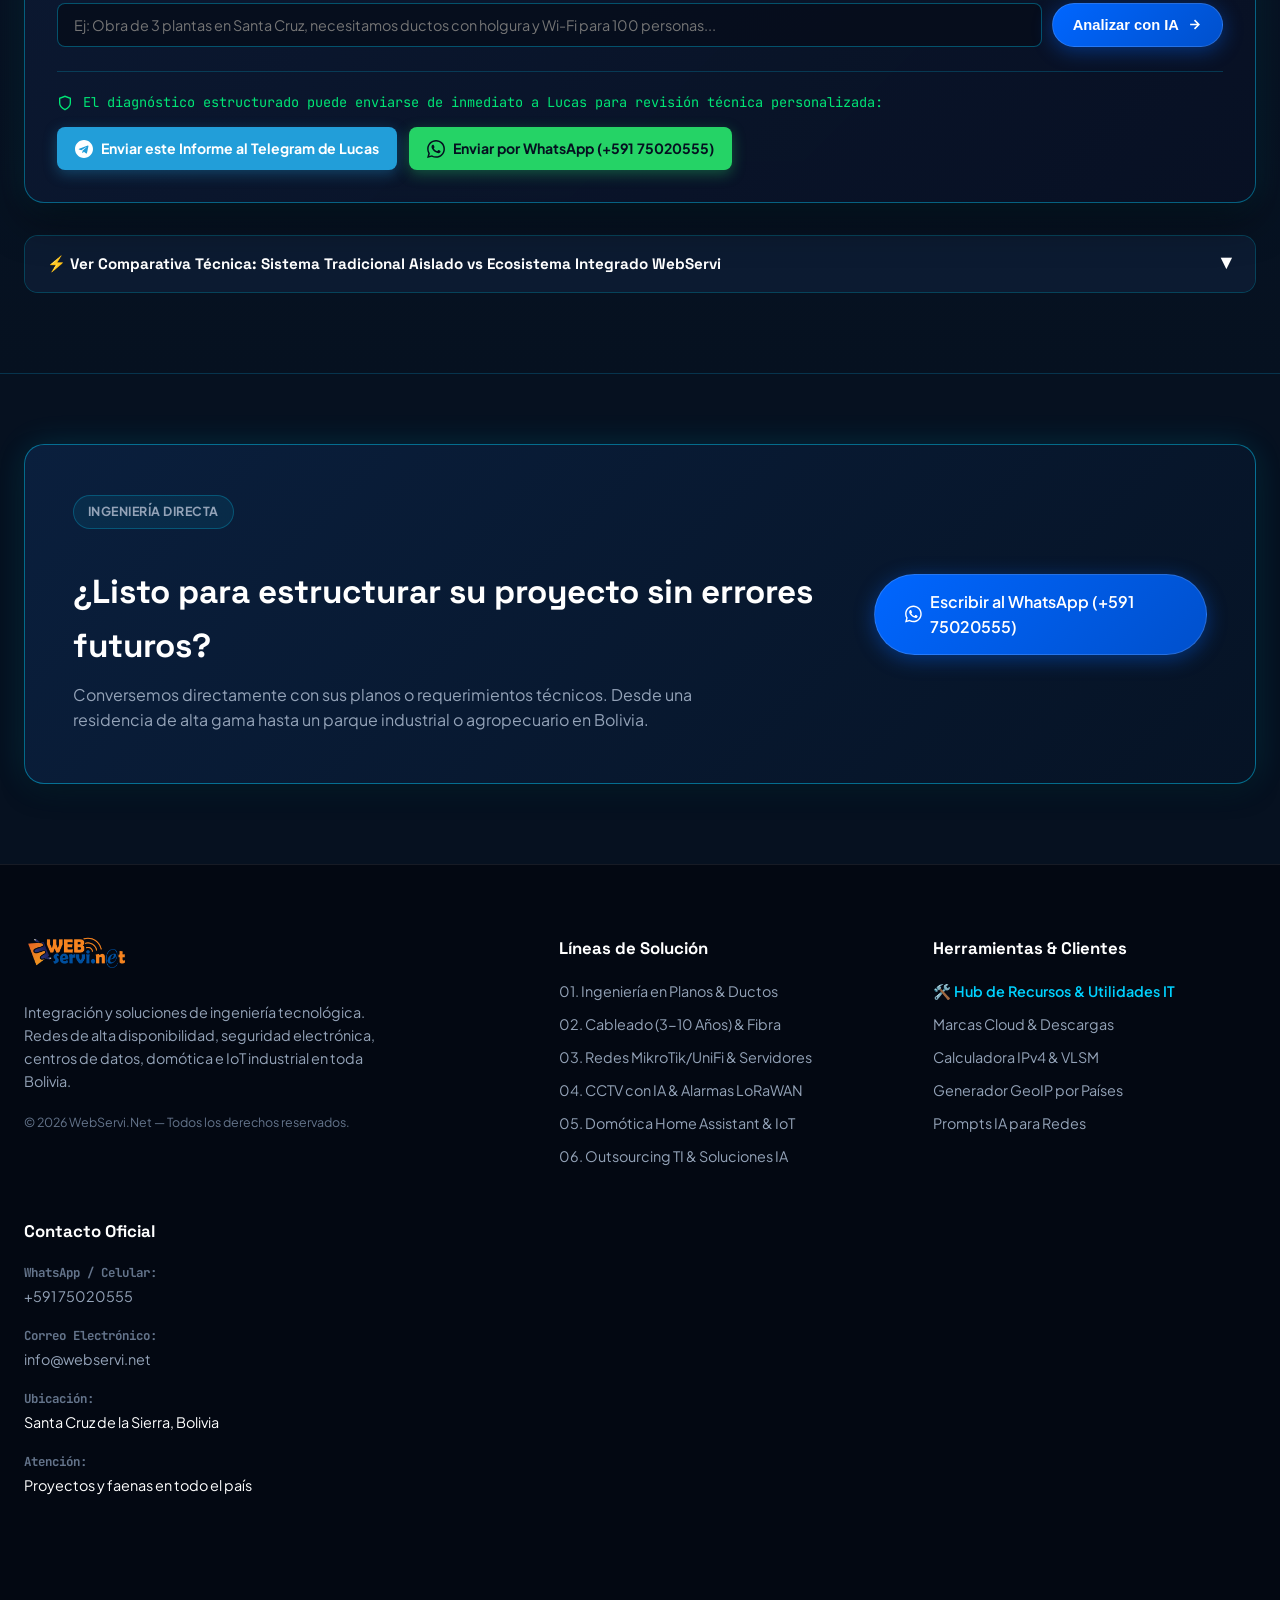
==== commit fd5899cb: "feat(telemetria): Dashboard en tiempo real con recarga 30s, metricas Mbps, brujula de viento, glosar" ====
--- a/index.html
+++ b/index.html
@@ -247,7 +247,7 @@
                   <span>● Telemetría para fábricas, plantas industriales, edificios y campo</span>
                 </div>
                 <div class="t-action-row">
-                  <a href="https://board1.iot.webservi.net/demo" target="_blank" rel="noopener" class="telemetry-demo-btn">
+                  <a href="https://board1.iot.webservi.net/demo/" target="_blank" rel="noopener" class="telemetry-demo-btn">
                     <span>Abrir Demo IoT Industrial</span>
                     <svg width="12" height="12" viewBox="0 0 24 24" fill="none" stroke="currentColor" stroke-width="2.5"><path d="M7 17L17 7M7 7h10v10"/></svg>
                   </a>
@@ -286,9 +286,13 @@
                   <span>● 4 enlaces combinados (Fibra + Coaxial + LTE + Starlink) con cero cortes</span>
                   <span>● Tráfico simétrico en tiempo real, latencias mínimas y balanceo inteligente</span>
                 </div>
-                <div class="t-action-row">
-                  <a href="https://hacasalucas.webservihosting.com/demodata" target="_blank" rel="noopener" class="telemetry-demo-btn">
-                    <span>Ver Telemetría de Red en Vivo</span>
+                <div class="t-action-row" style="gap: 8px; flex-wrap: wrap;">
+                  <a href="telemetria.html" class="telemetry-demo-btn" style="background: rgba(0, 229, 255, 0.15); border-color: rgba(0, 229, 255, 0.4); color: #00e5ff;">
+                    <svg width="13" height="13" viewBox="0 0 24 24" fill="none" stroke="currentColor" stroke-width="2.2"><path d="M3 3v18h18"/><path d="M18 17V9"/><path d="M13 17V5"/><path d="M8 17v-3"/></svg>
+                    <span>Ver Dashboard en Vivo</span>
+                  </a>
+                  <a href="https://hacasalucas.webservihosting.com/demodata" target="_blank" rel="noopener" class="telemetry-demo-btn" title="Ver JSON de Telemetría Cruda">
+                    <span>Datos Crudos (JSON)</span>
                     <svg width="12" height="12" viewBox="0 0 24 24" fill="none" stroke="currentColor" stroke-width="2.5"><path d="M7 17L17 7M7 7h10v10"/></svg>
                   </a>
                 </div>
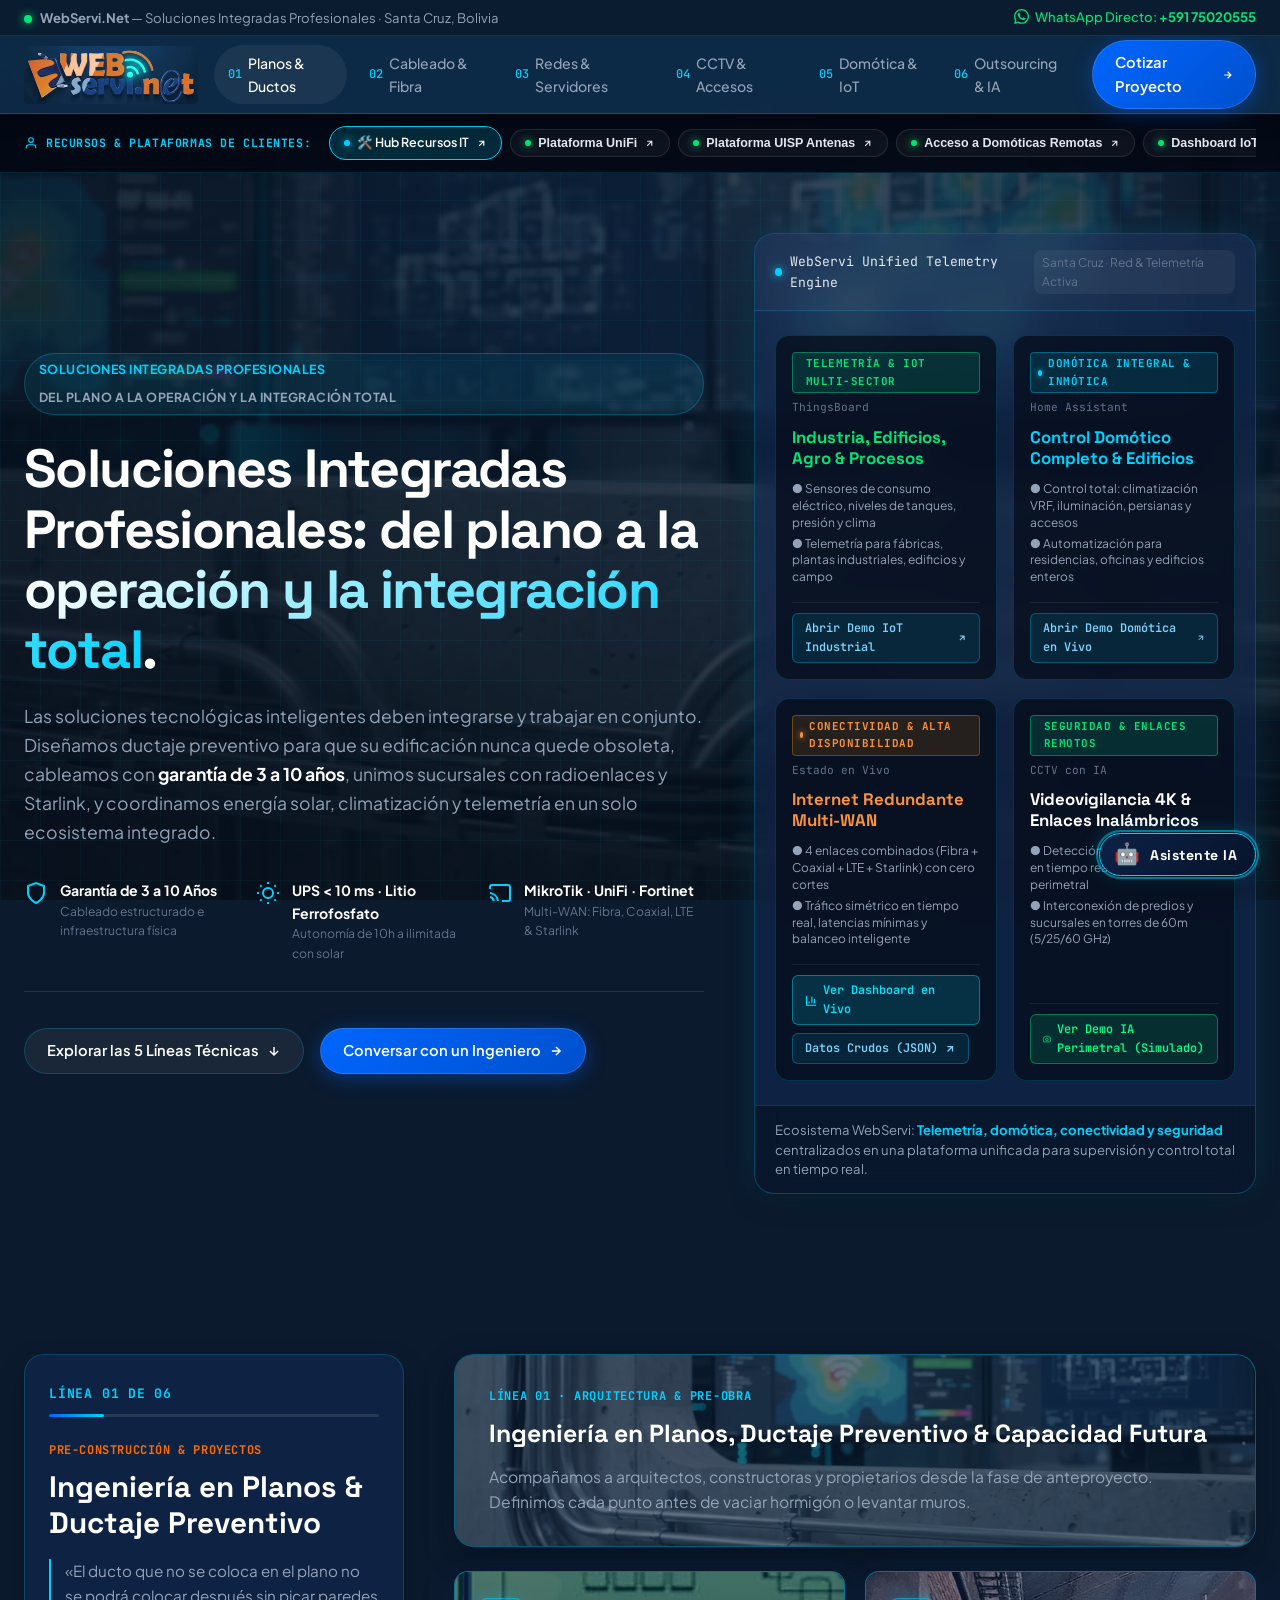
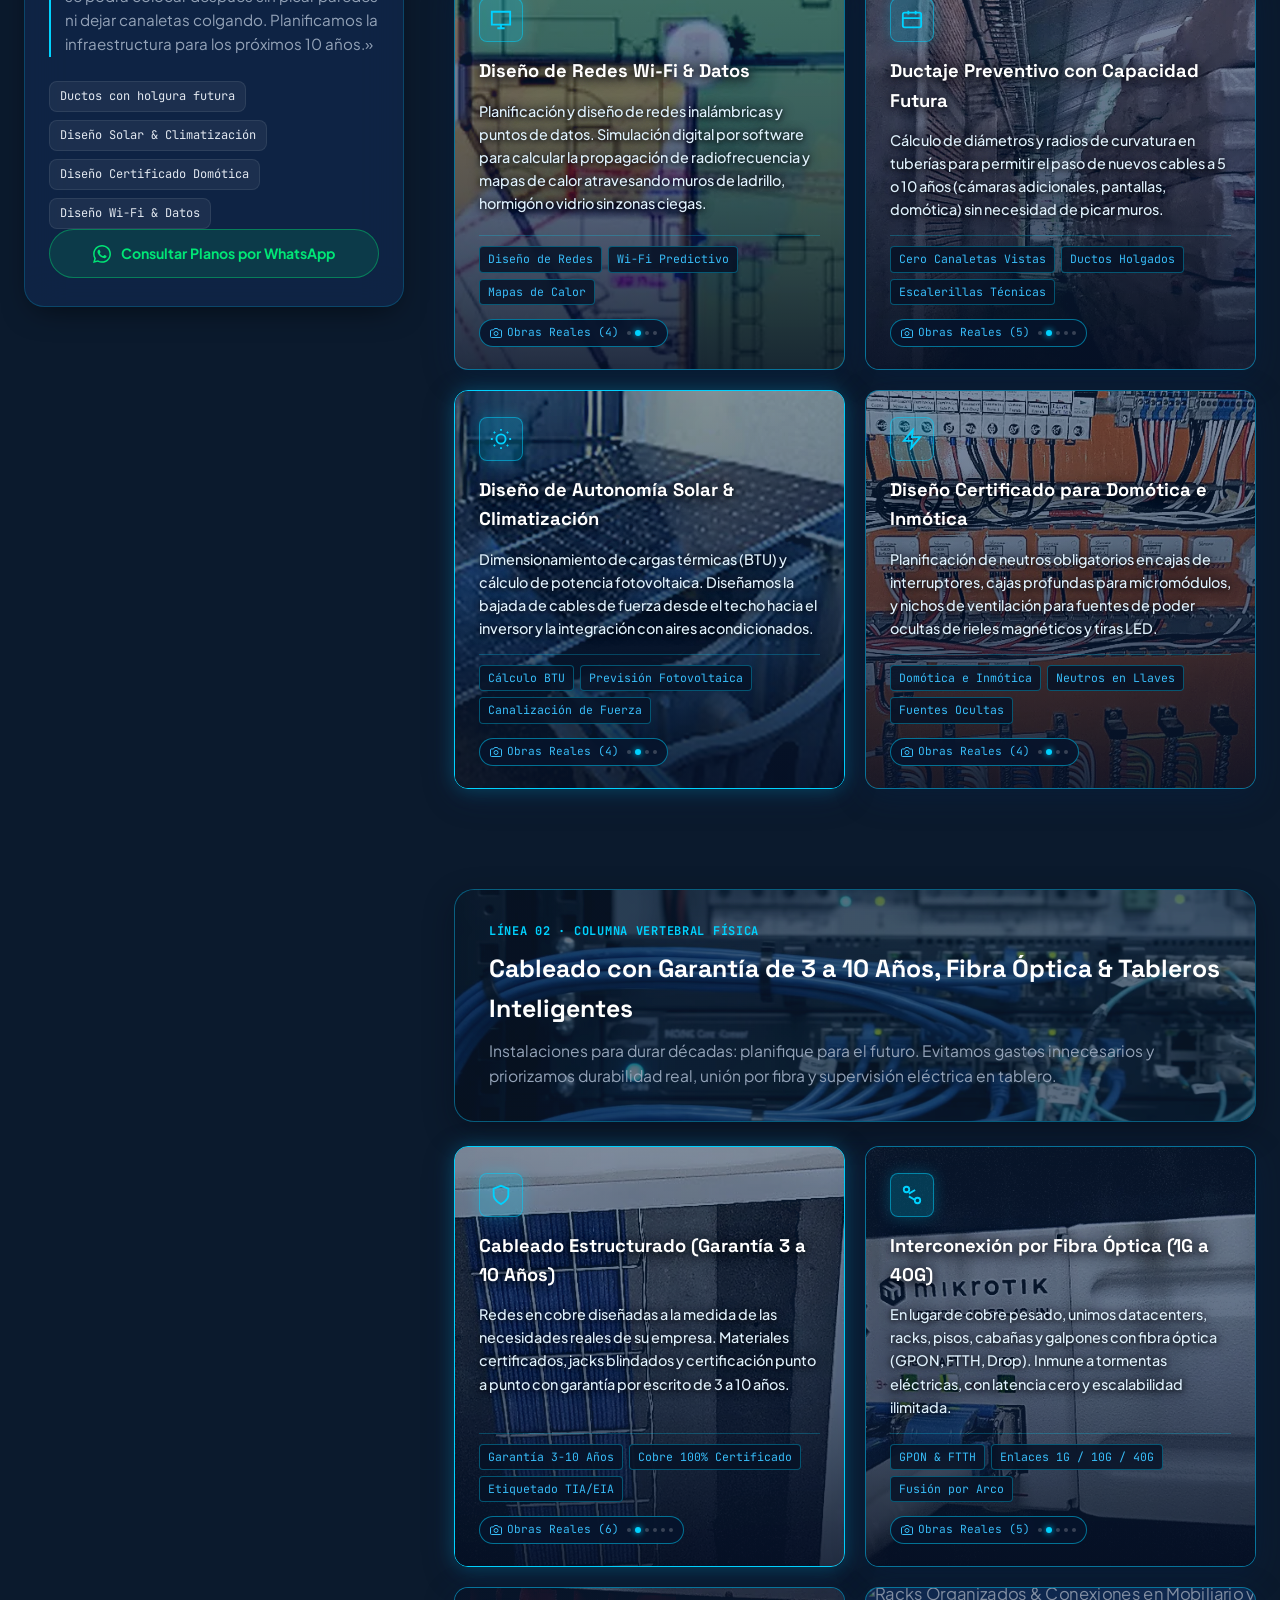
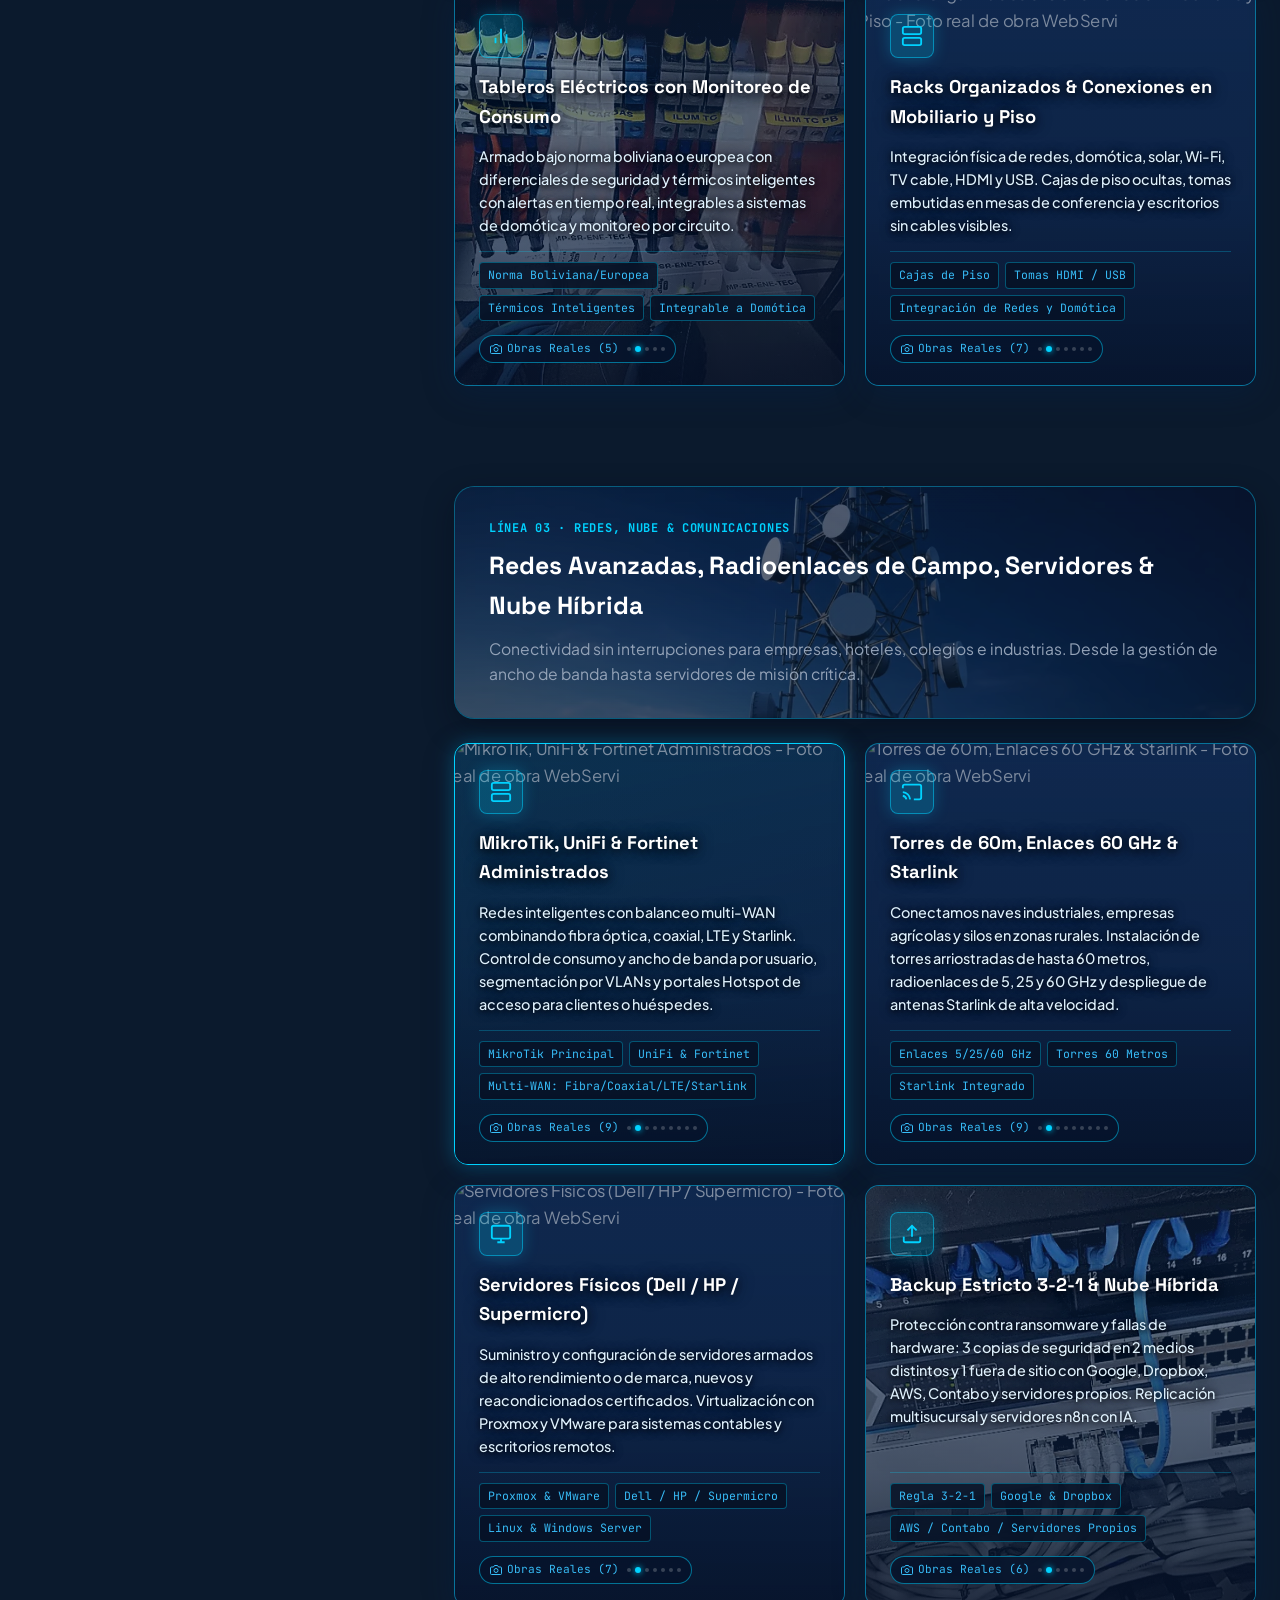
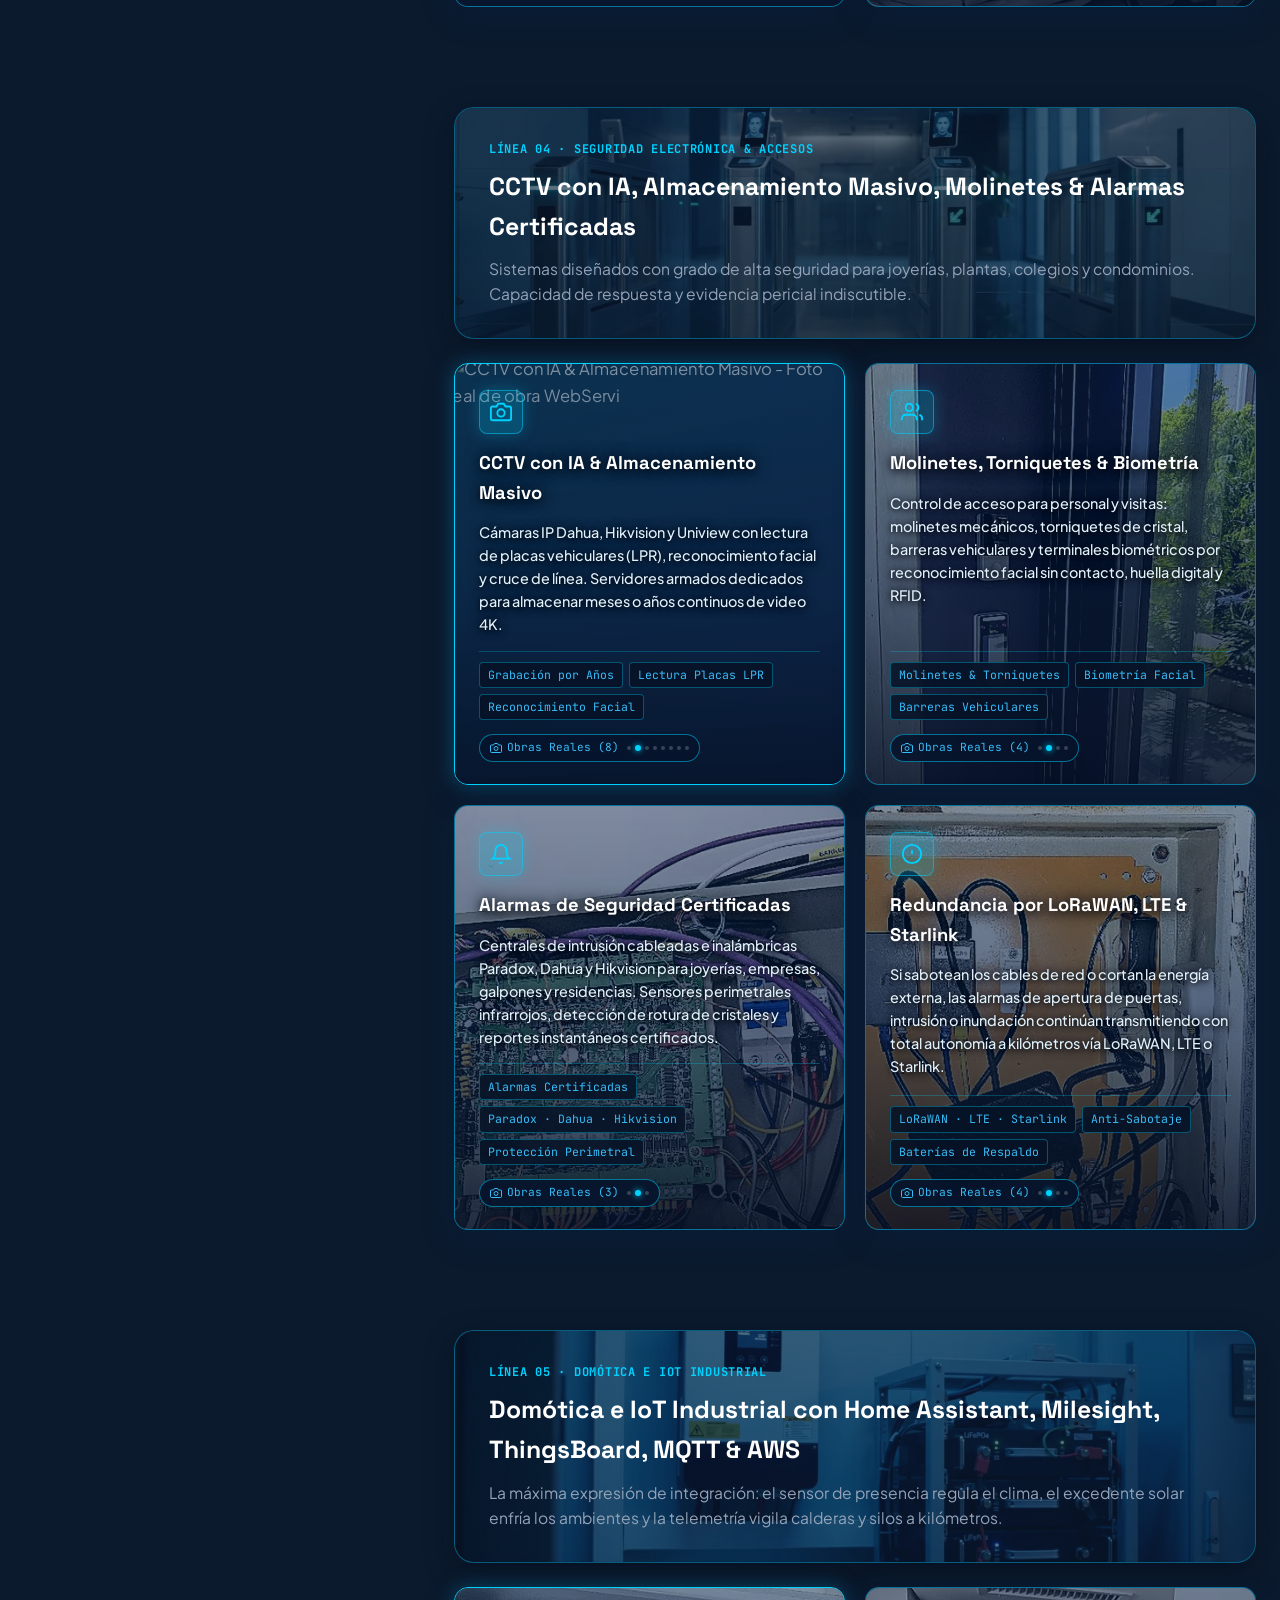
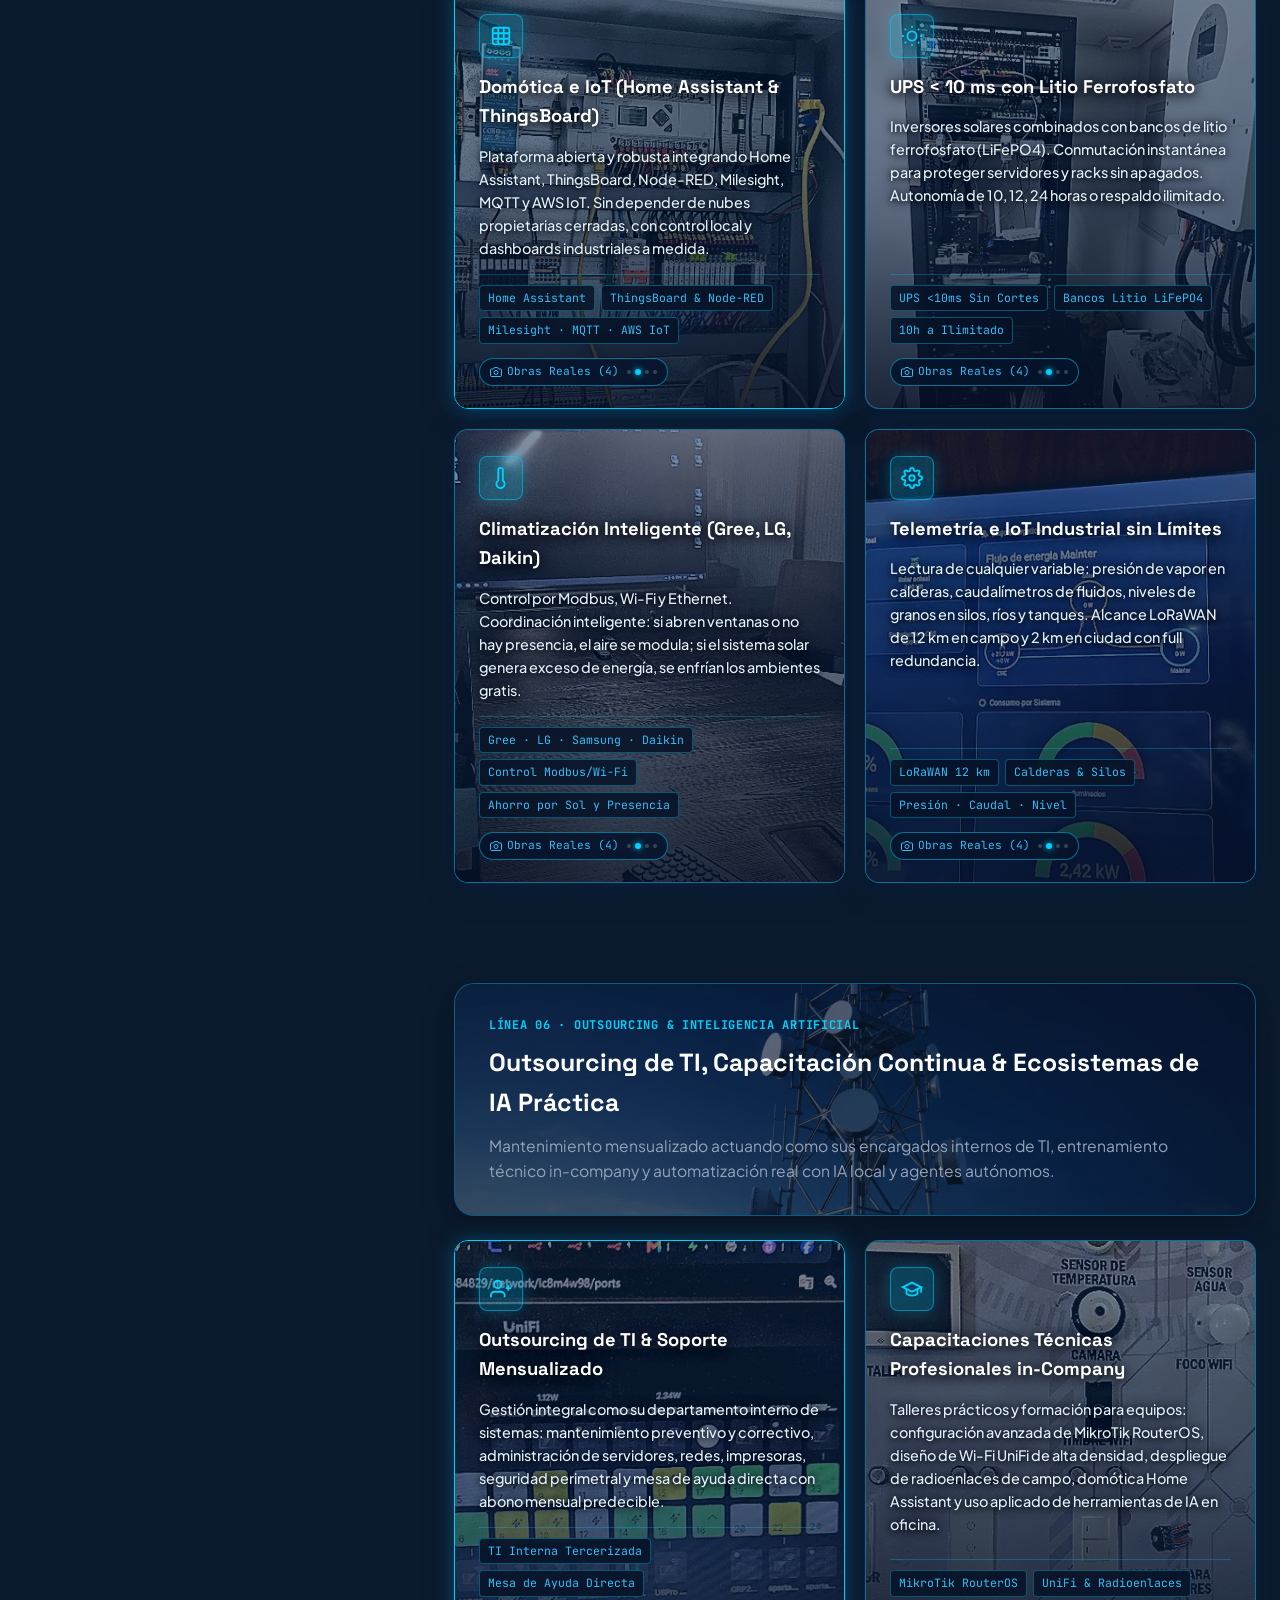
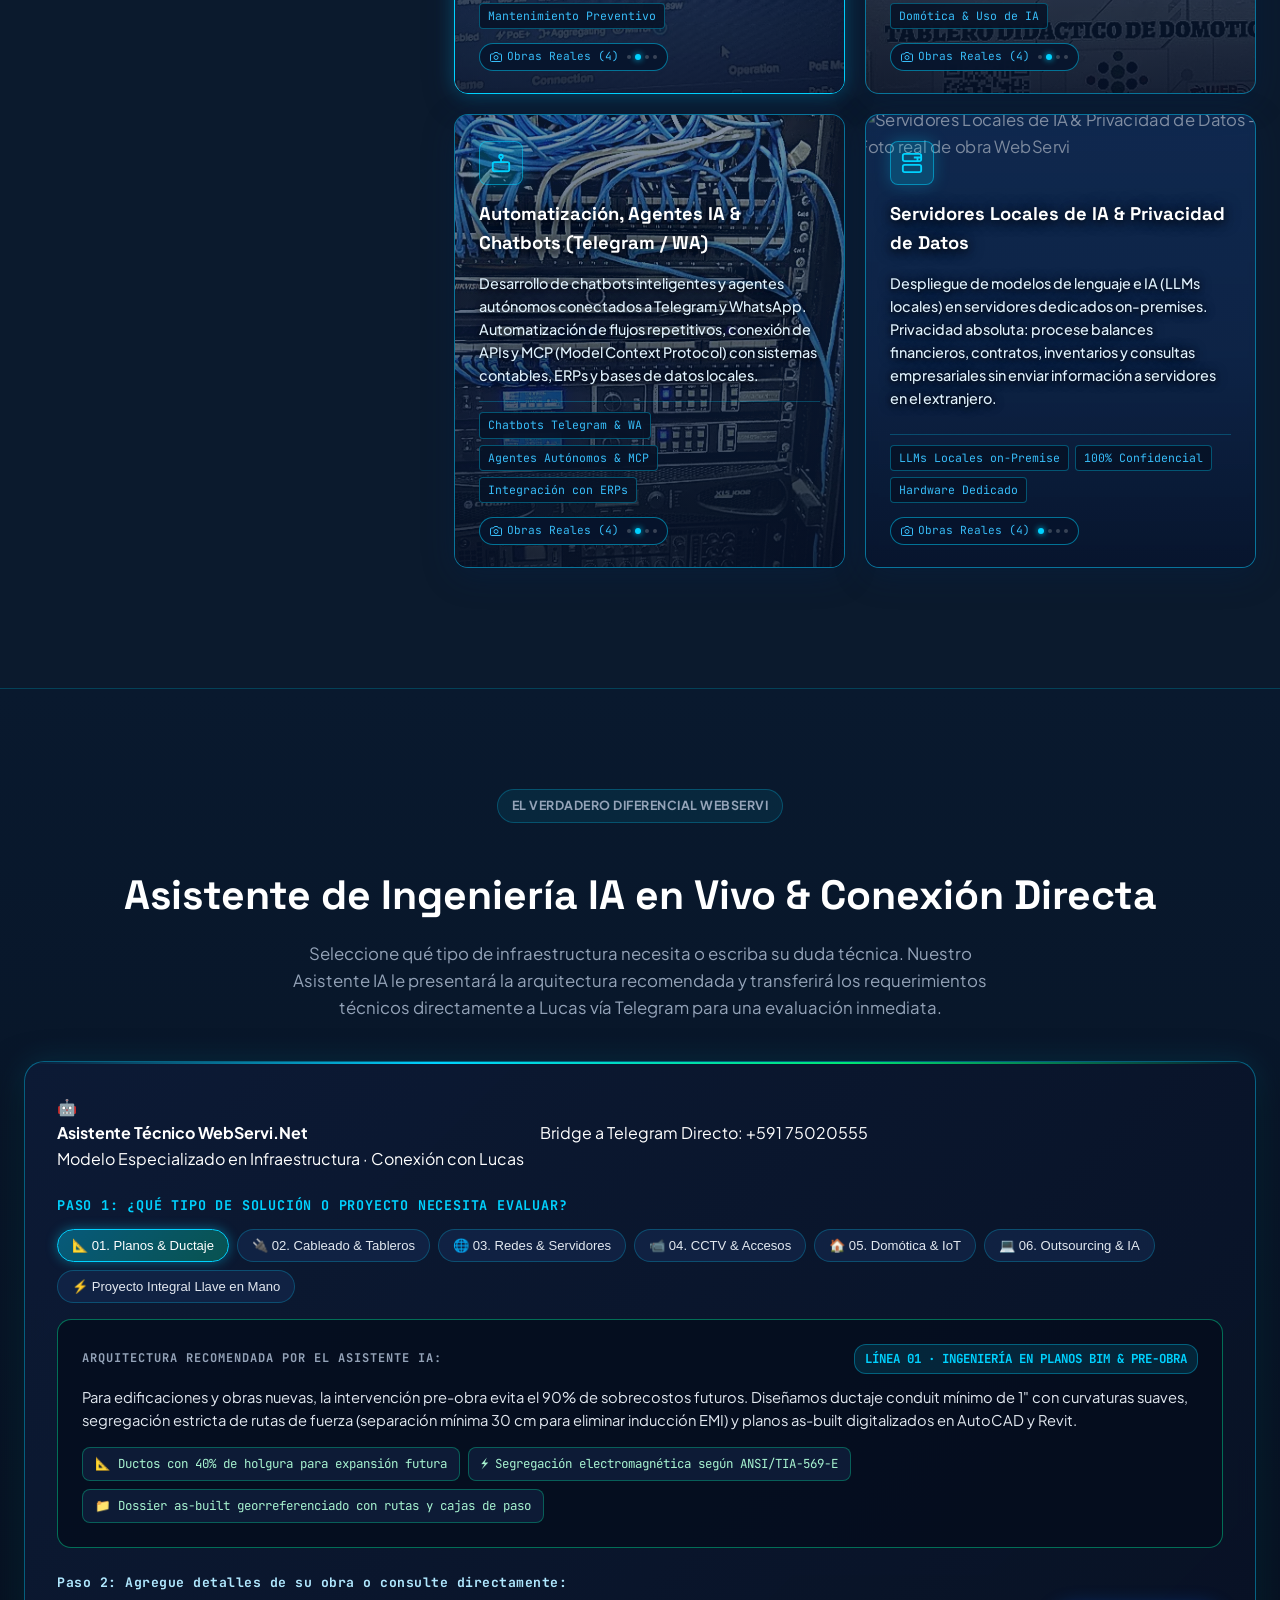
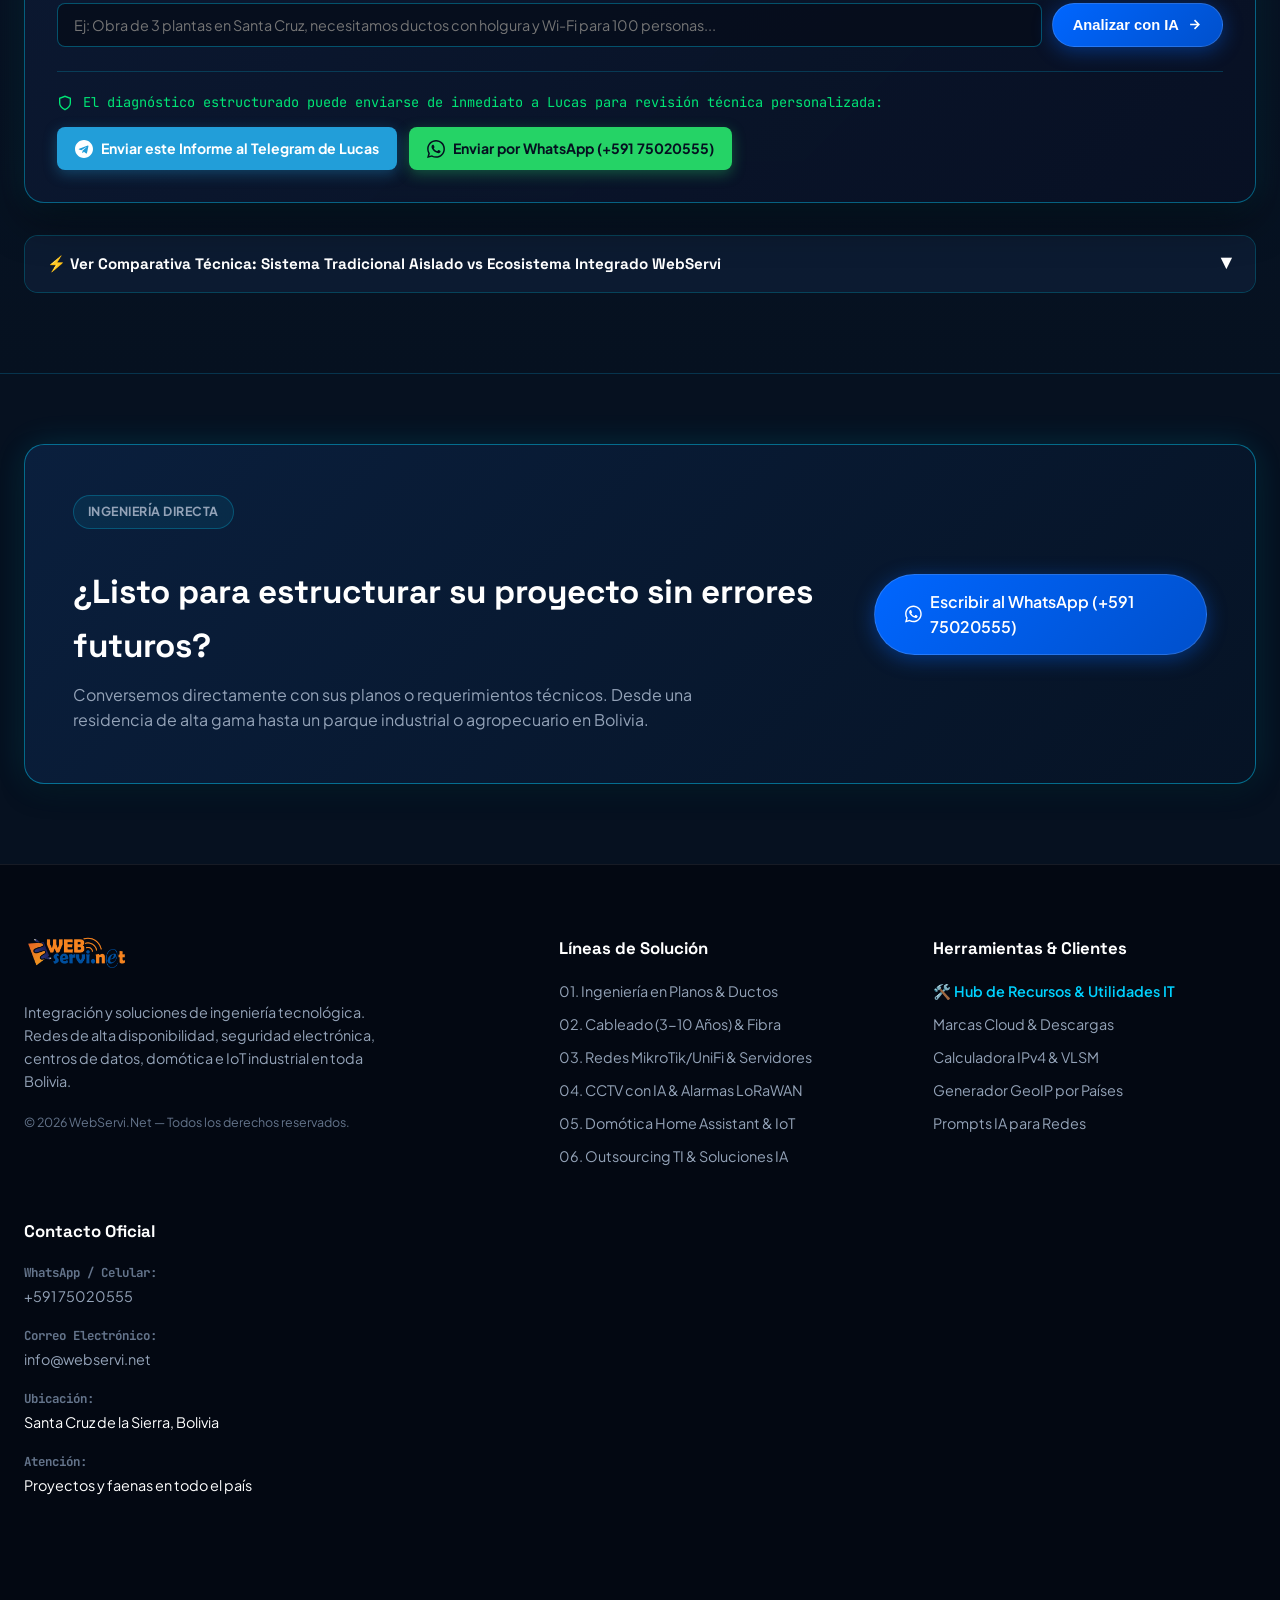
==== commit 319d6de1: "feat(telemetria): Imagenes realistas de dia y oficina multi-pantalla, disclaimers y catalogo de vert" ====
--- a/index.html
+++ b/index.html
@@ -310,10 +310,10 @@
                   <span>● Interconexión de predios y sucursales en torres de 60m (5/25/60 GHz)</span>
                 </div>
                 <div class="t-action-row">
-                  <span class="telemetry-cam-chip">
+                  <a href="telemetria.html" class="telemetry-demo-btn" style="background: rgba(0, 255, 136, 0.12); border-color: rgba(0, 255, 136, 0.35); color: #00ff88;">
                     <svg width="12" height="12" viewBox="0 0 24 24" fill="none" stroke="currentColor" stroke-width="2"><path d="M23 19a2 2 0 0 1-2 2H3a2 2 0 0 1-2-2V8a2 2 0 0 1 2-2h4l2-3h6l2 3h4a2 2 0 0 1 2 2z"/><circle cx="12" cy="13" r="4"/></svg>
-                    <span>Monitoreo Perimetral Activo</span>
-                  </span>
+                    <span>Ver Demo IA Perimetral (Simulado)</span>
+                  </a>
                 </div>
               </div>
             </div>
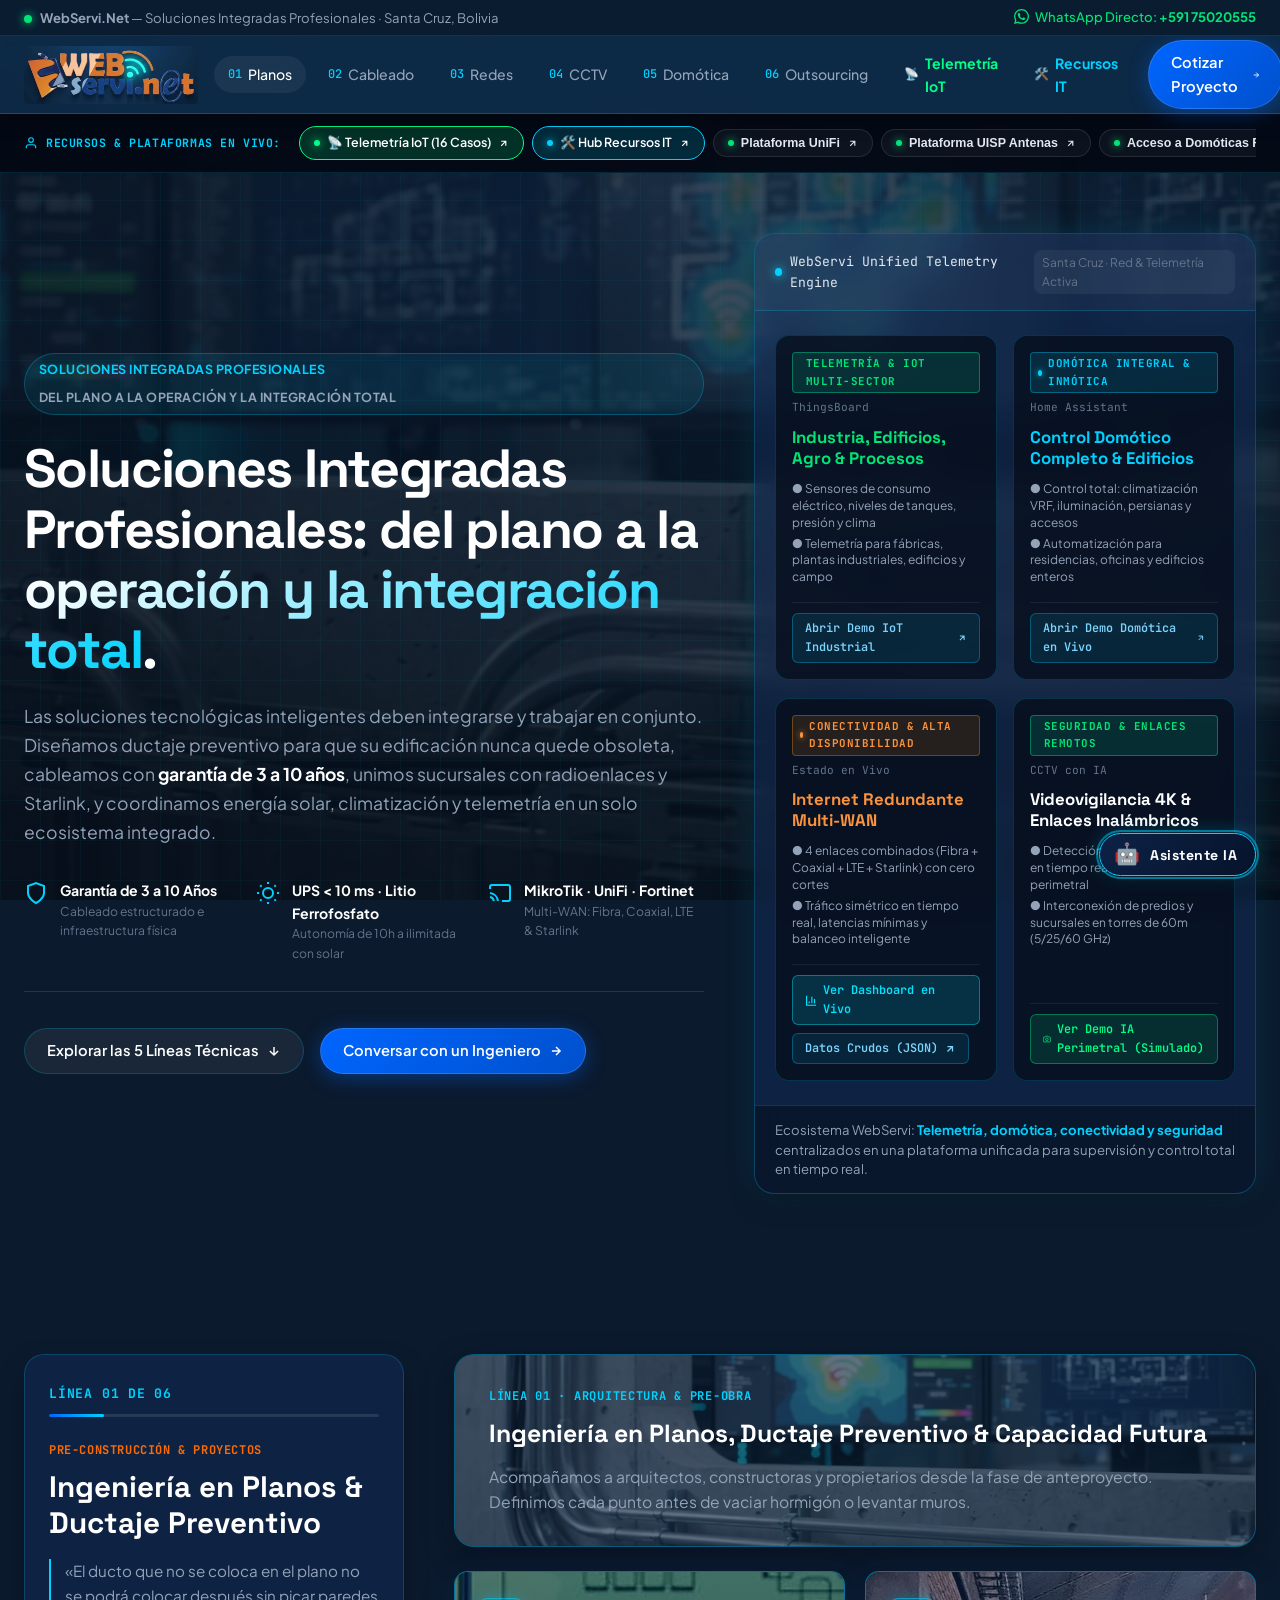
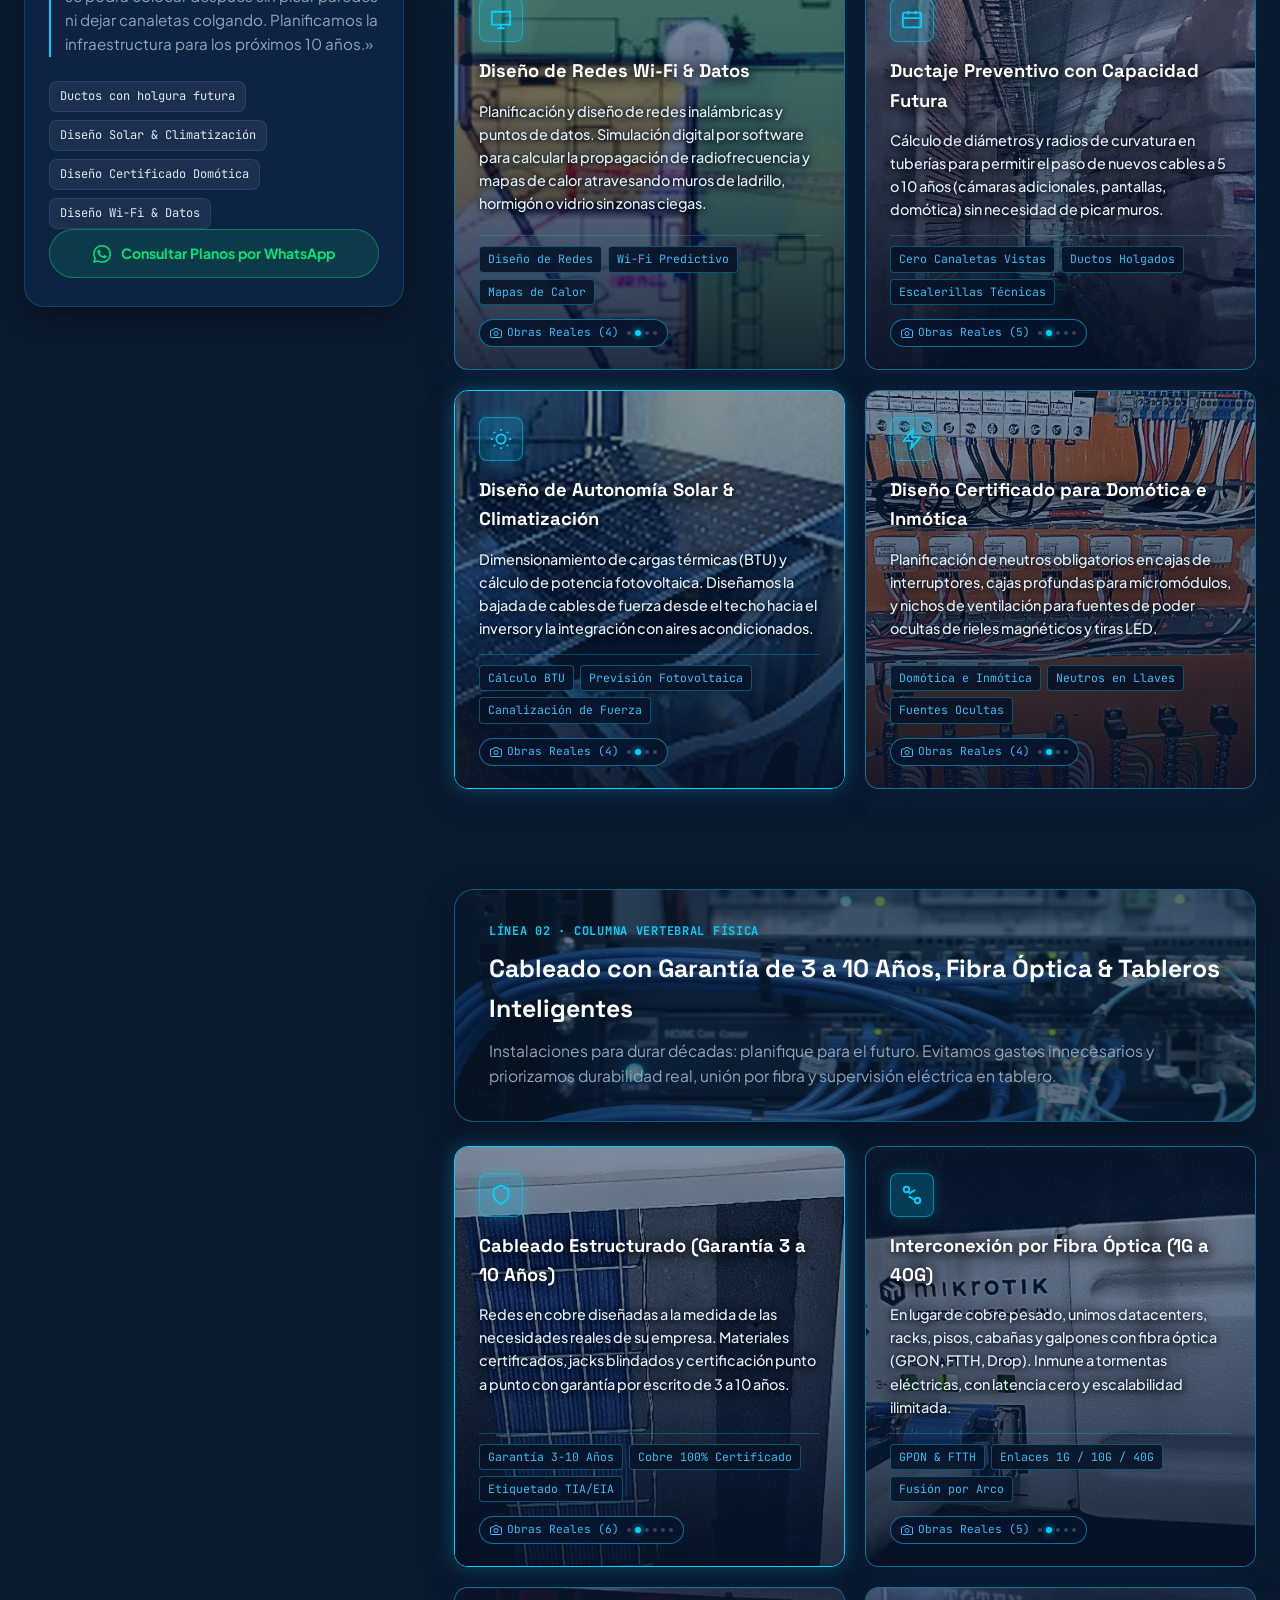
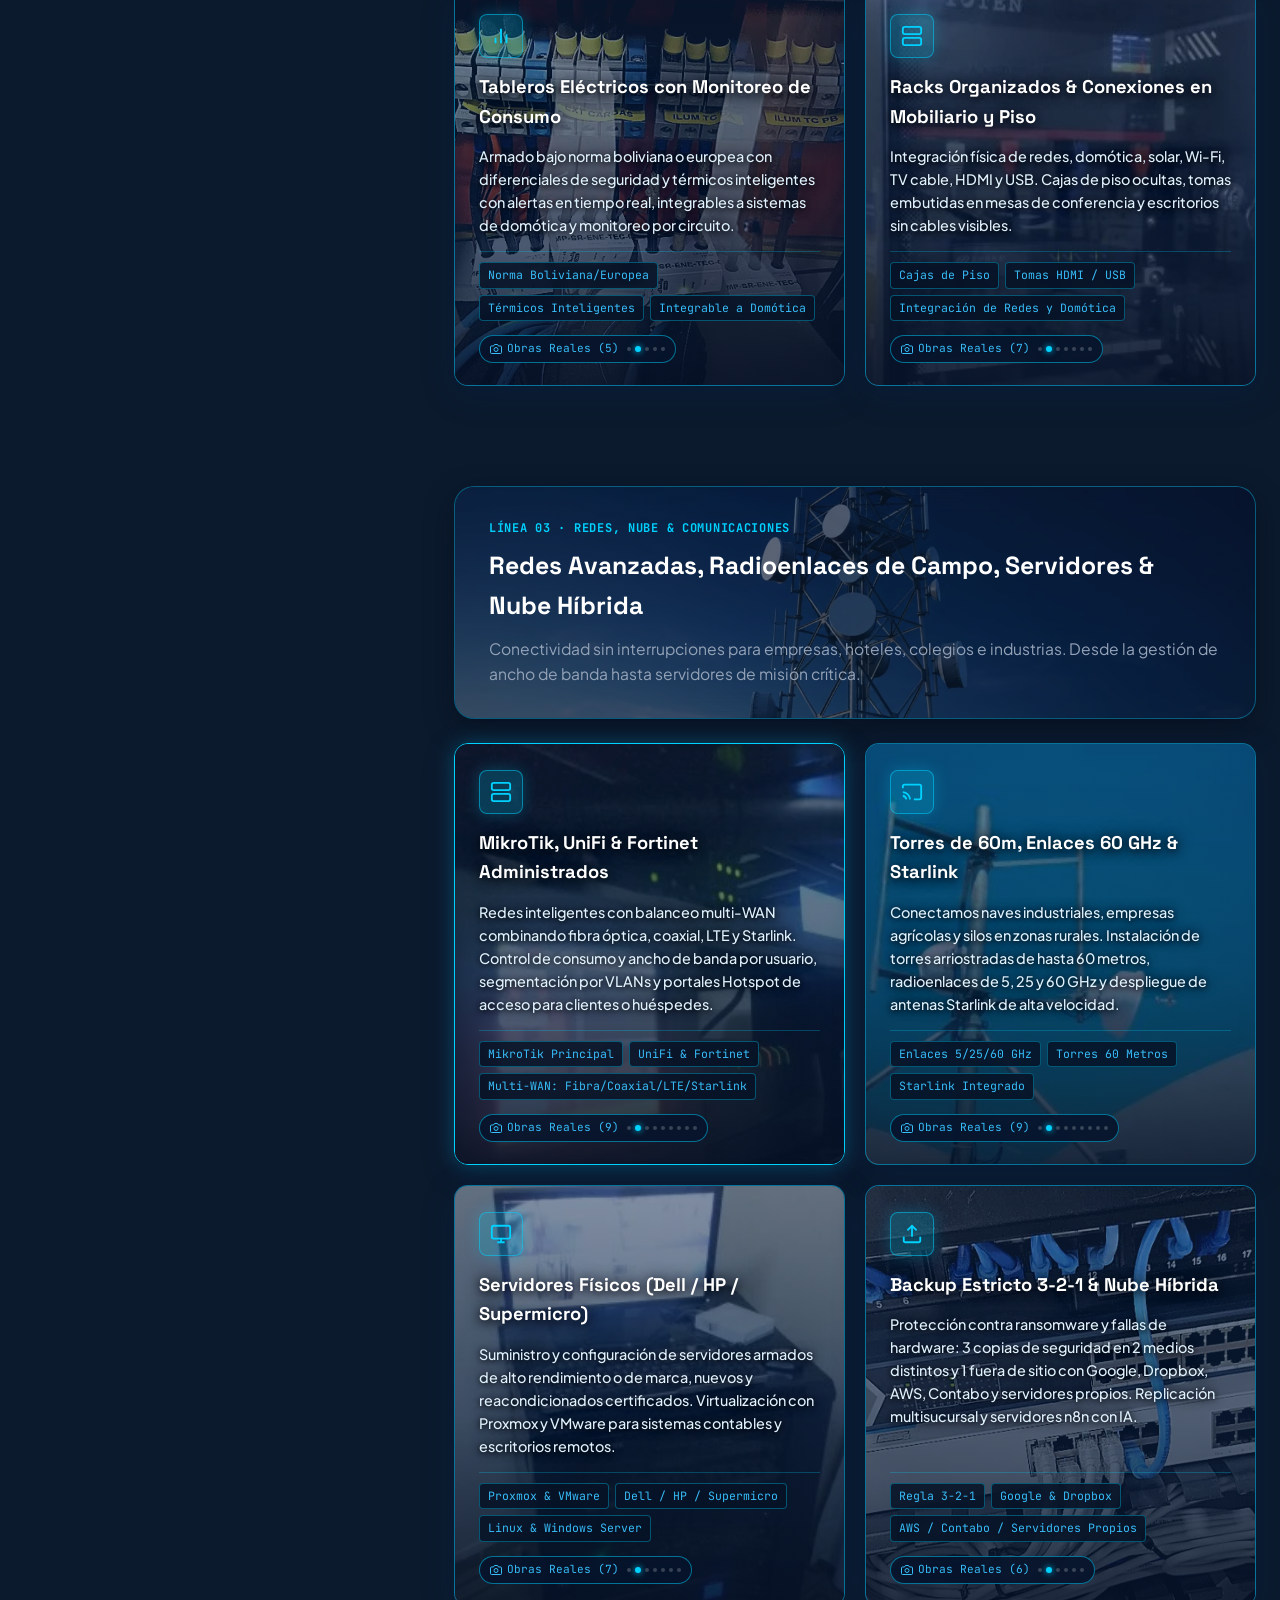
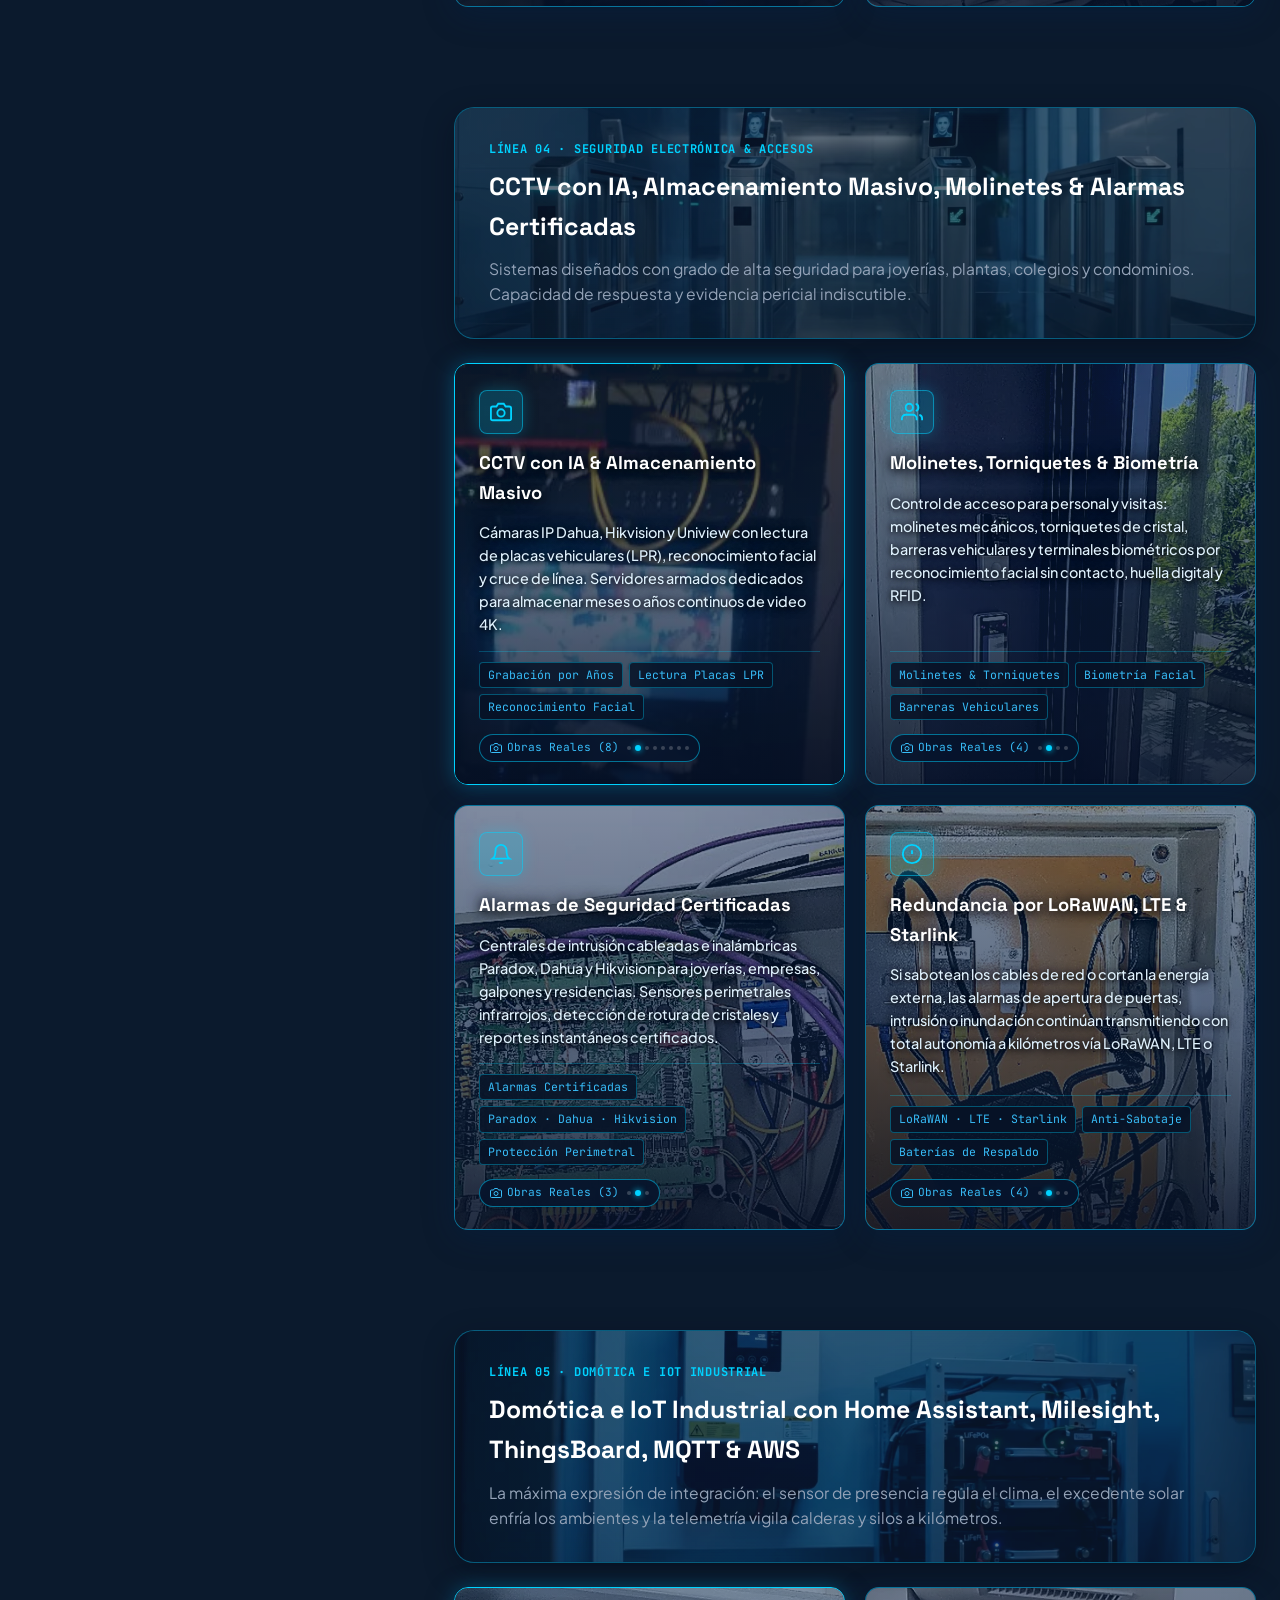
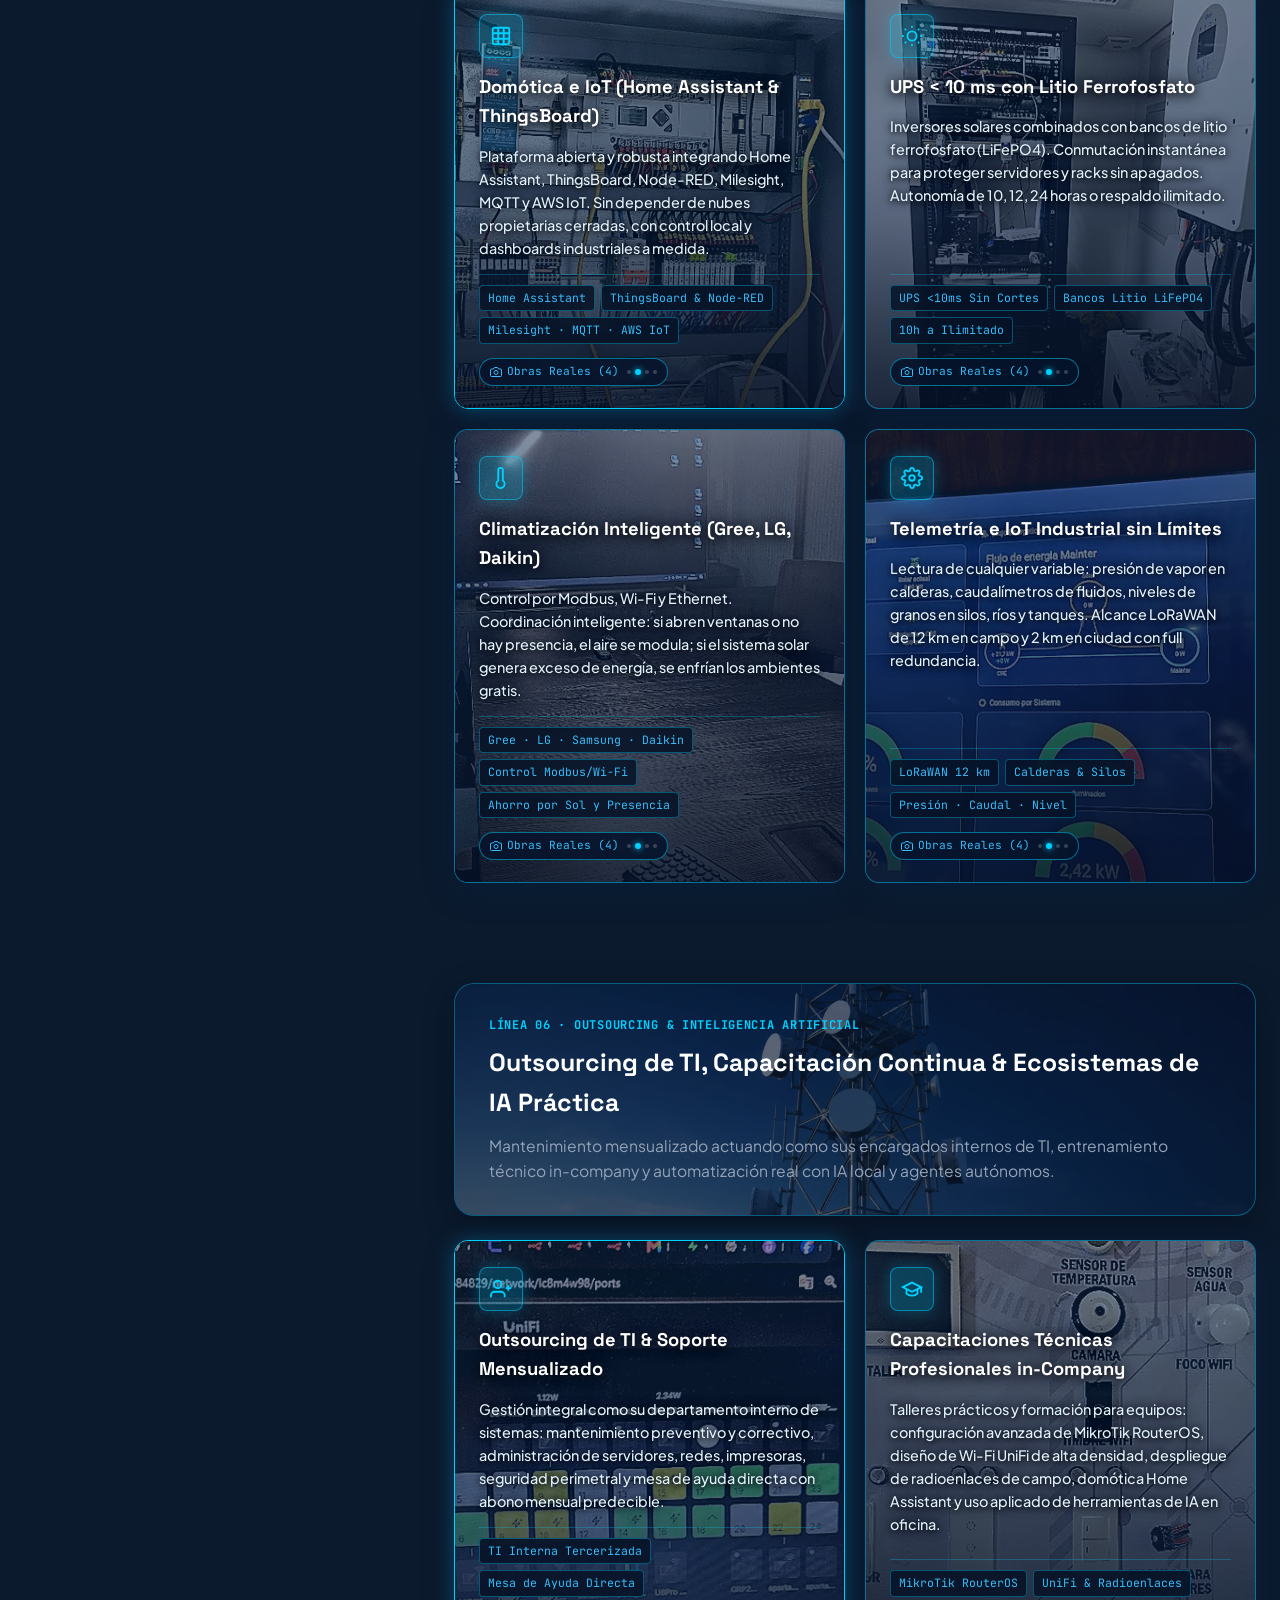
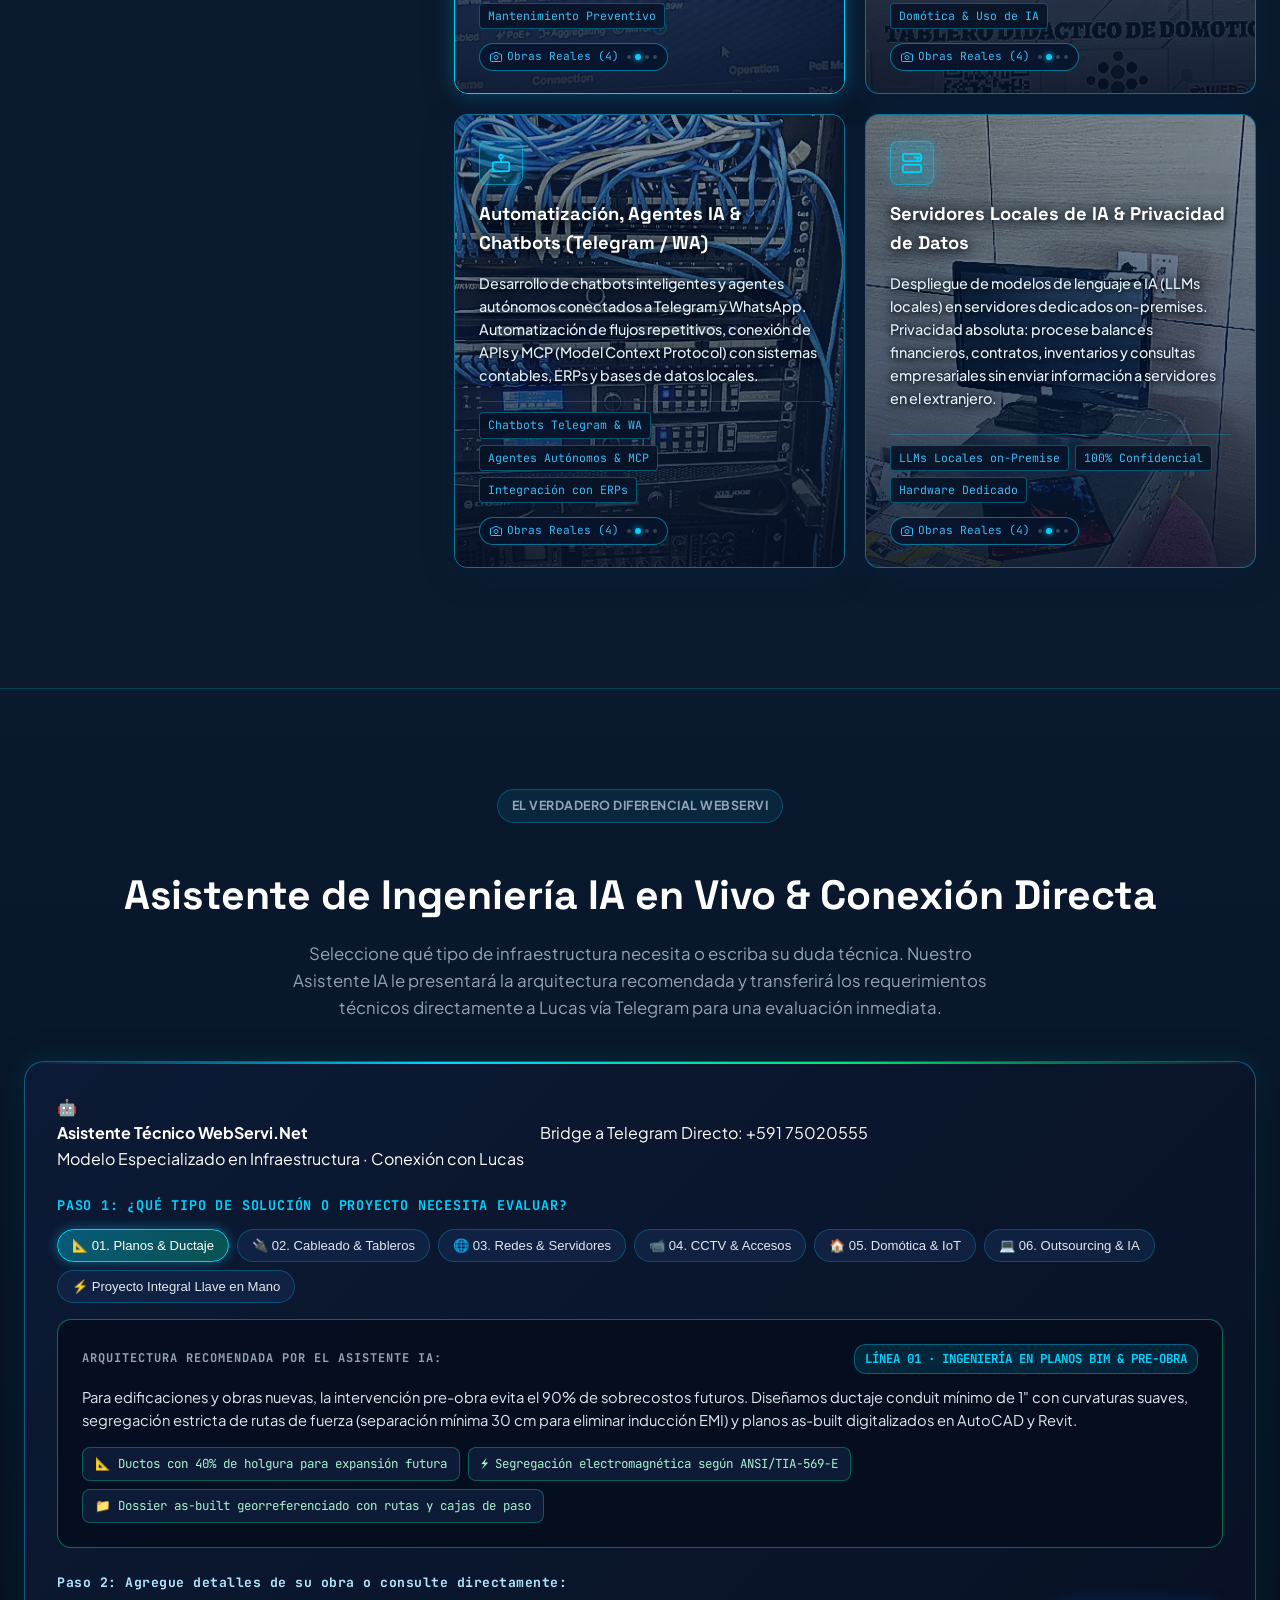
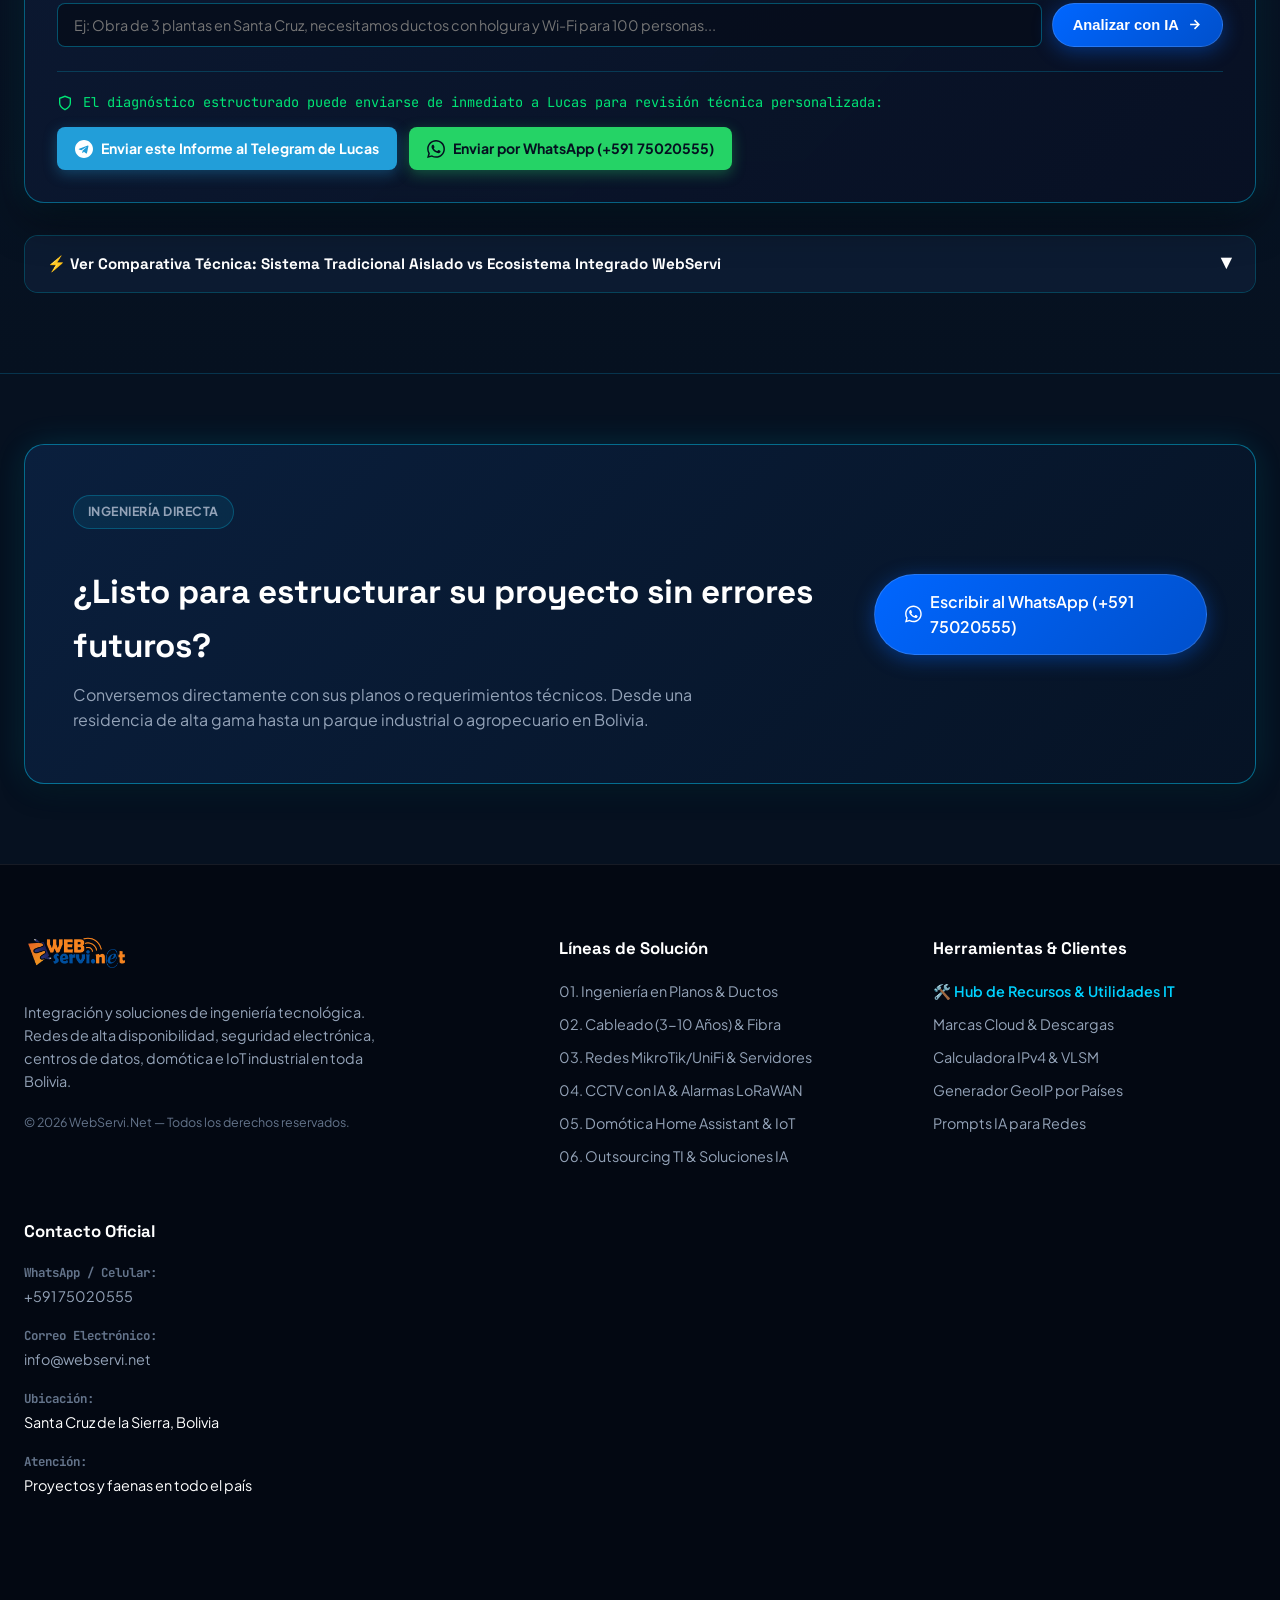
==== commit 939e608e: "Deploy completo: Telemetria IoT 16 casos uso, Hub Recursos IT, navegacion integrada, anti-cache .hta" ====
--- a/index.html
+++ b/index.html
@@ -8,7 +8,7 @@
   <link rel="preconnect" href="https://fonts.googleapis.com">
   <link rel="preconnect" href="https://fonts.gstatic.com" crossorigin>
   <link href="https://fonts.googleapis.com/css2?family=JetBrains+Mono:wght@400;500;700&family=Plus+Jakarta+Sans:wght@300;400;500;600;700;800&family=Space+Grotesk:wght@500;600;700&display=swap" rel="stylesheet">
-  <link rel="stylesheet" href="styles.css">
+  <link rel="stylesheet" href="styles.css?v=20260927v2">
   <link rel="icon" type="image/png" href="assets/logos/v2-logo.png">
   <link rel="apple-touch-icon" href="assets/logos/v2-logo.png">
 </head>
@@ -79,12 +79,14 @@
       </a>
 
       <div class="nav-links" id="mainNav">
-        <a href="#linea-1" class="nav-item"><span>01</span> Planos & Ductos</a>
-        <a href="#linea-2" class="nav-item"><span>02</span> Cableado & Fibra</a>
-        <a href="#linea-3" class="nav-item"><span>03</span> Redes & Servidores</a>
-        <a href="#linea-4" class="nav-item"><span>04</span> CCTV & Accesos</a>
-        <a href="#linea-5" class="nav-item"><span>05</span> Domótica & IoT</a>
-        <a href="#linea-6" class="nav-item"><span>06</span> Outsourcing & IA</a>
+        <a href="#linea-1" class="nav-item"><span>01</span> Planos</a>
+        <a href="#linea-2" class="nav-item"><span>02</span> Cableado</a>
+        <a href="#linea-3" class="nav-item"><span>03</span> Redes</a>
+        <a href="#linea-4" class="nav-item"><span>04</span> CCTV</a>
+        <a href="#linea-5" class="nav-item"><span>05</span> Domótica</a>
+        <a href="#linea-6" class="nav-item"><span>06</span> Outsourcing</a>
+        <a href="telemetria.html" class="nav-item" style="color: #00ff88; font-weight: 700;"><span style="color: #00ff88;">📡</span> Telemetría IoT</a>
+        <a href="recursos.html" class="nav-item" style="color: var(--tech-cyan); font-weight: 700;"><span style="color: var(--tech-cyan);">🛠️</span> Recursos IT</a>
       </div>
 
       <div class="nav-cta-wrap">
@@ -111,6 +113,8 @@
         <a href="#linea-4" class="mobile-nav-item"><span>04</span> CCTV & Accesos</a>
         <a href="#linea-5" class="mobile-nav-item"><span>05</span> Domótica & IoT</a>
         <a href="#linea-6" class="mobile-nav-item"><span>06</span> Outsourcing & IA</a>
+        <a href="telemetria.html" class="mobile-nav-item" style="color: #00ff88; font-weight: 700;"><span style="color: #00ff88;">📡</span> Telemetría IoT & 16 Casos de Uso</a>
+        <a href="recursos.html" class="mobile-nav-item" style="color: var(--tech-cyan); font-weight: 700;"><span style="color: var(--tech-cyan);">🛠️</span> Hub de Recursos IT & Herramientas</a>
       </div>
       <div class="mobile-drawer-footer">
         <a href="https://wa.me/59175020555?text=Hola%20WebServi,%20deseo%20asesoramiento%20para%20un%20proyecto" target="_blank" rel="noopener" class="btn btn-primary-glow" style="width: 100%;">
@@ -125,10 +129,16 @@
     <div class="wrap portal-bar-inner">
       <div class="portal-label">
         <svg width="14" height="14" viewBox="0 0 24 24" fill="none" stroke="currentColor" stroke-width="2"><path d="M20 21v-2a4 4 0 0 0-4-4H8a4 4 0 0 0-4 4v2"/><circle cx="12" cy="7" r="4"/></svg>
-        <span>RECURSOS & PLATAFORMAS DE CLIENTES:</span>
+        <span>RECURSOS & PLATAFORMAS EN VIVO:</span>
       </div>
 
       <div class="portal-buttons-scroll">
+        <a href="telemetria.html" class="portal-btn" style="background: rgba(0, 255, 136, 0.16); border-color: #00ff88; color: #fff; text-decoration: none;" title="Ir al Centro de Operaciones y Telemetría IoT">
+          <span class="portal-btn-dot" style="background: #00ff88; box-shadow: 0 0 8px #00ff88;"></span>
+          <span style="font-weight: 600;">📡 Telemetría IoT (16 Casos)</span>
+          <svg width="11" height="11" viewBox="0 0 24 24" fill="none" stroke="currentColor" stroke-width="2.5"><path d="M7 17L17 7M7 7h10v10"/></svg>
+        </a>
+
         <a href="recursos.html" class="portal-btn" style="background: rgba(0, 210, 255, 0.16); border-color: var(--tech-cyan); color: #fff; text-decoration: none;" title="Ir al Hub de Recursos IT y Herramientas">
           <span class="portal-btn-dot" style="background: var(--tech-cyan); box-shadow: 0 0 8px var(--tech-cyan);"></span>
           <span style="font-weight: 600;">🛠️ Hub Recursos IT</span>
@@ -1120,6 +1130,6 @@
     </div>
   </aside>
 
-  <script src="app.js"></script>
+  <script src="app.js?v=20260927v2"></script>
 </body>
 </html>
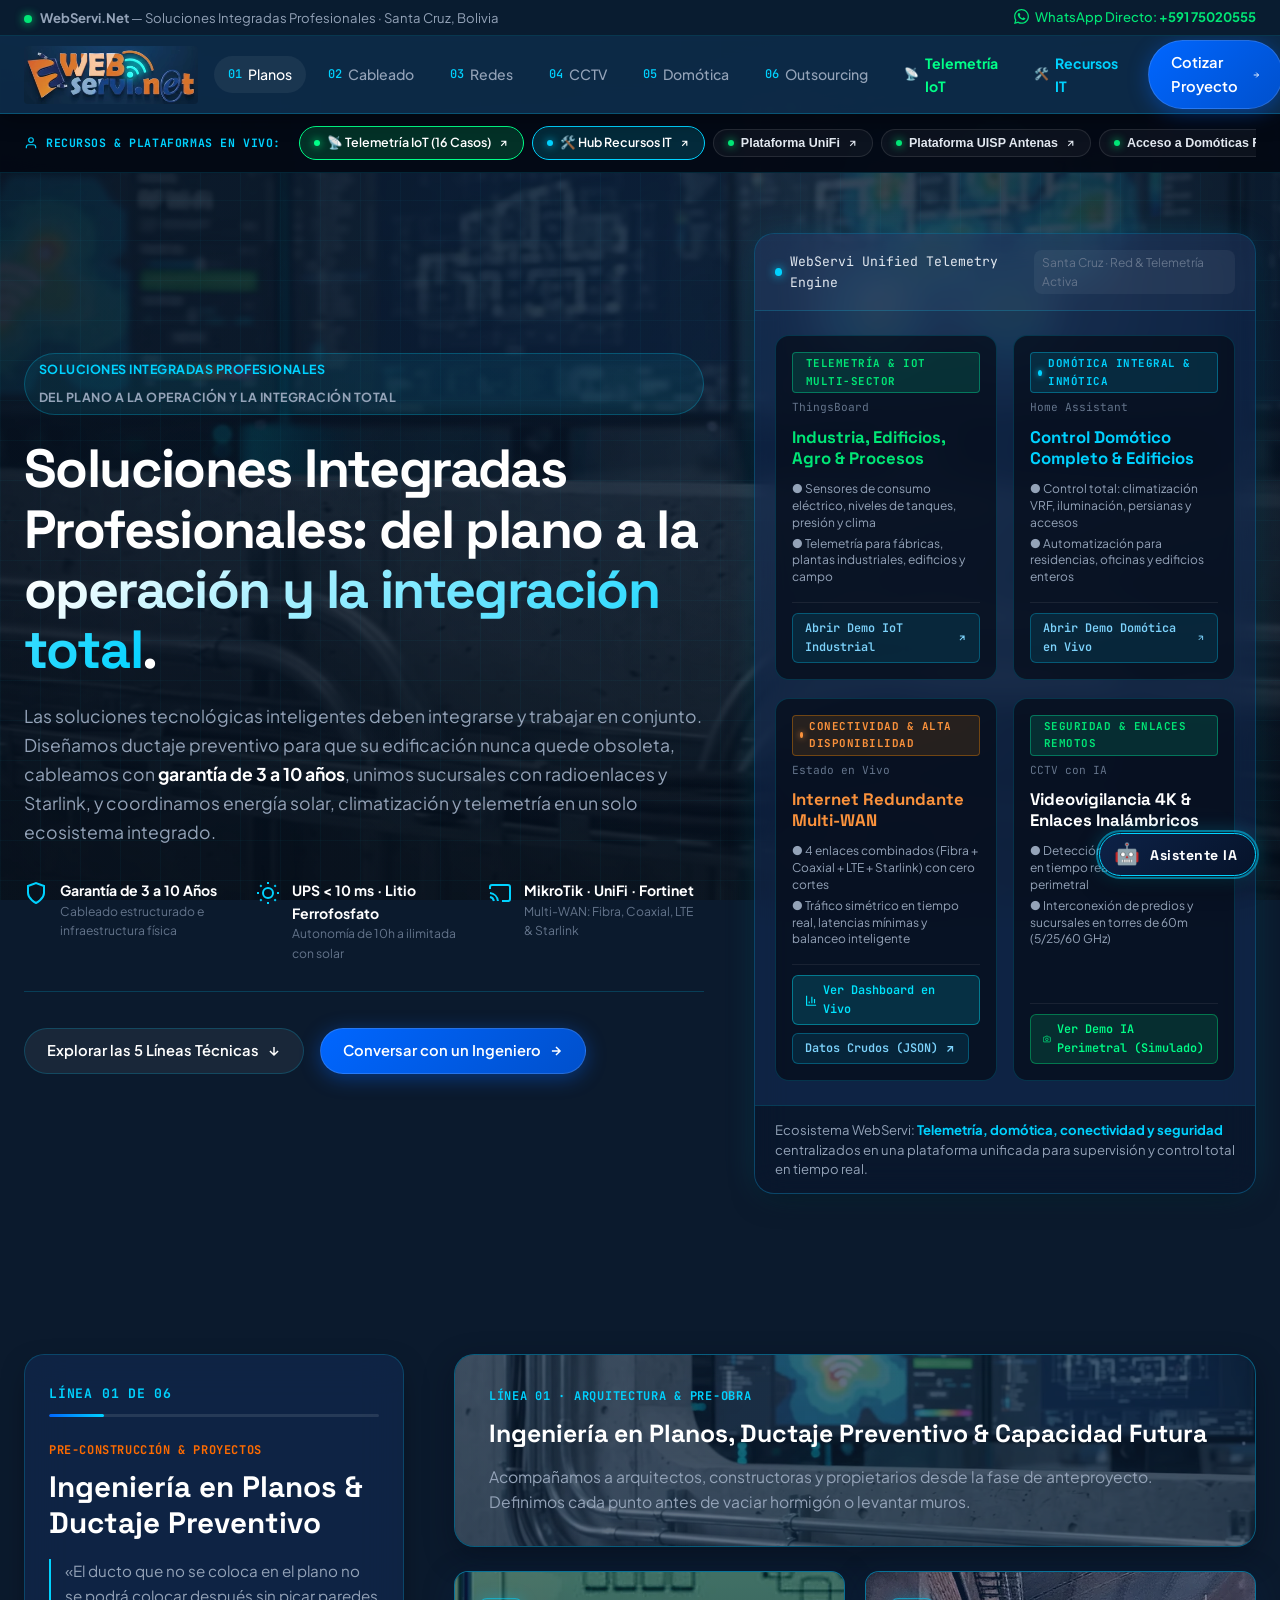
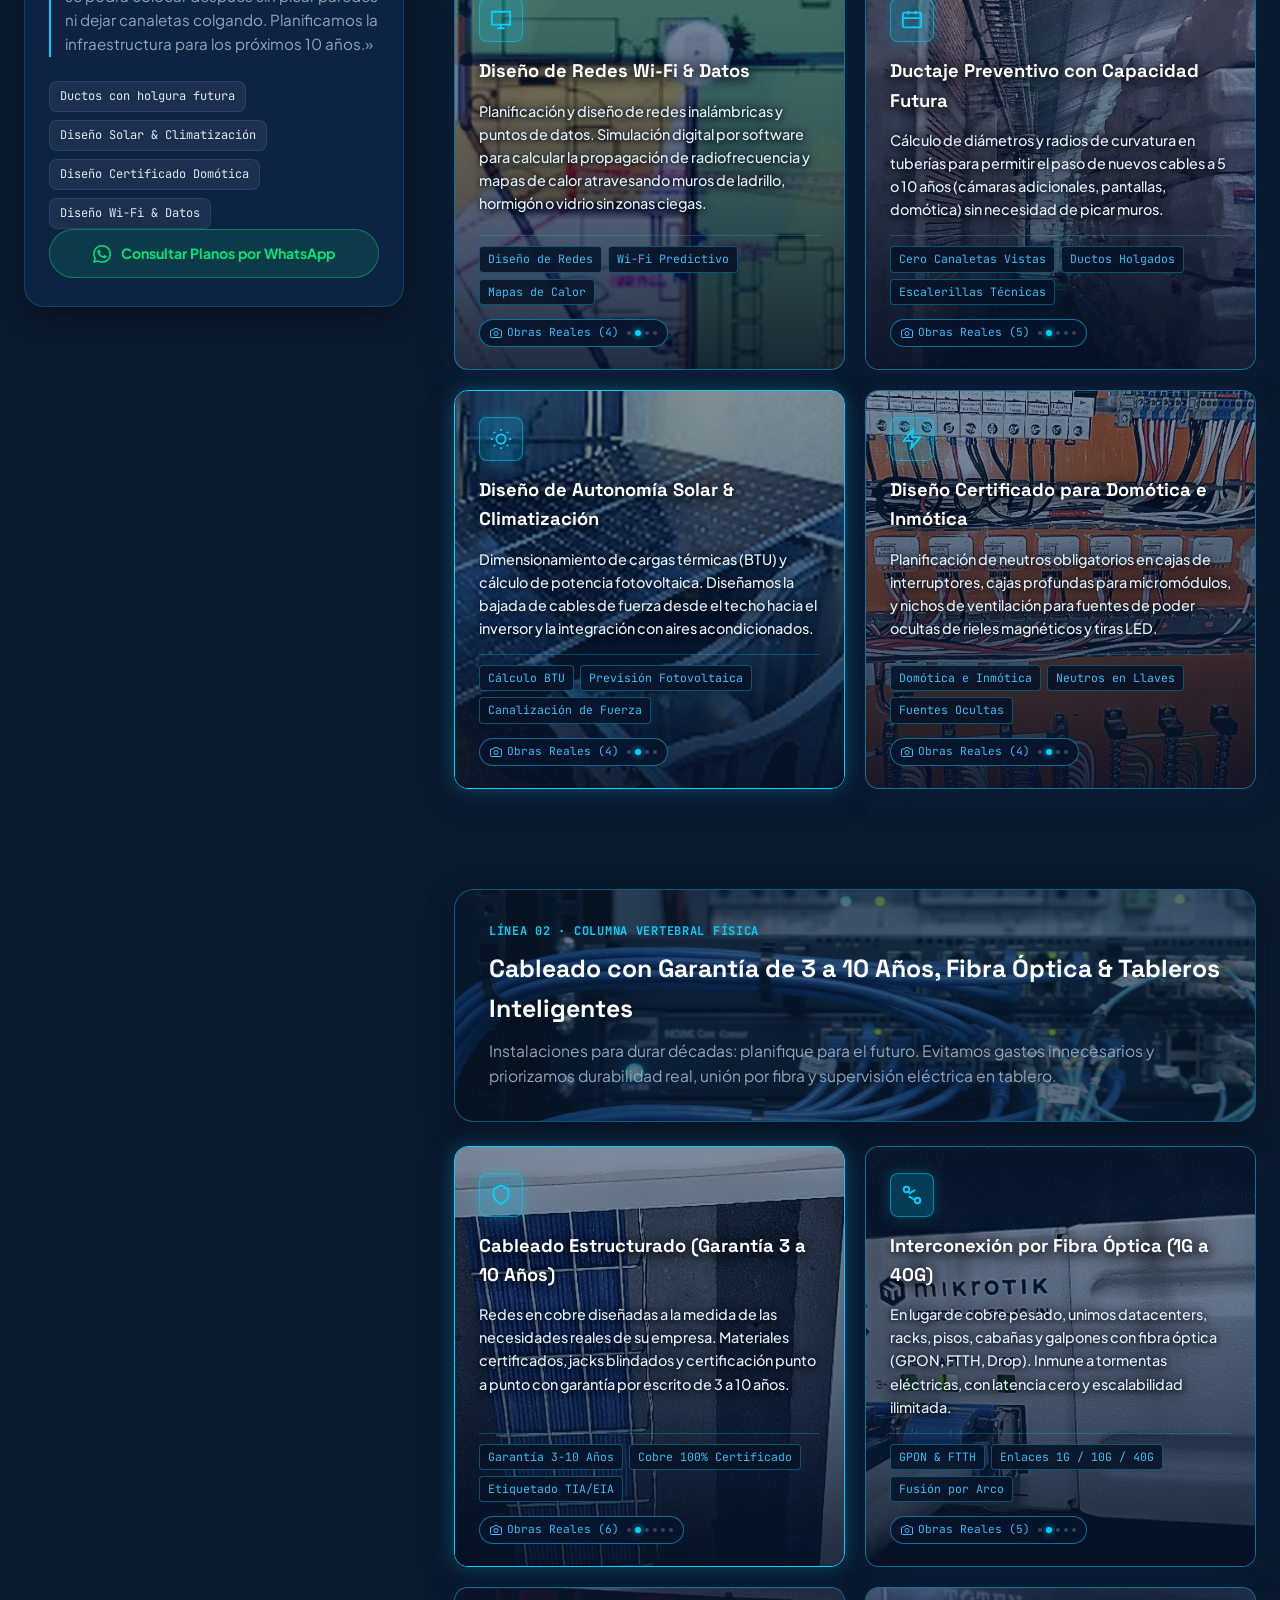
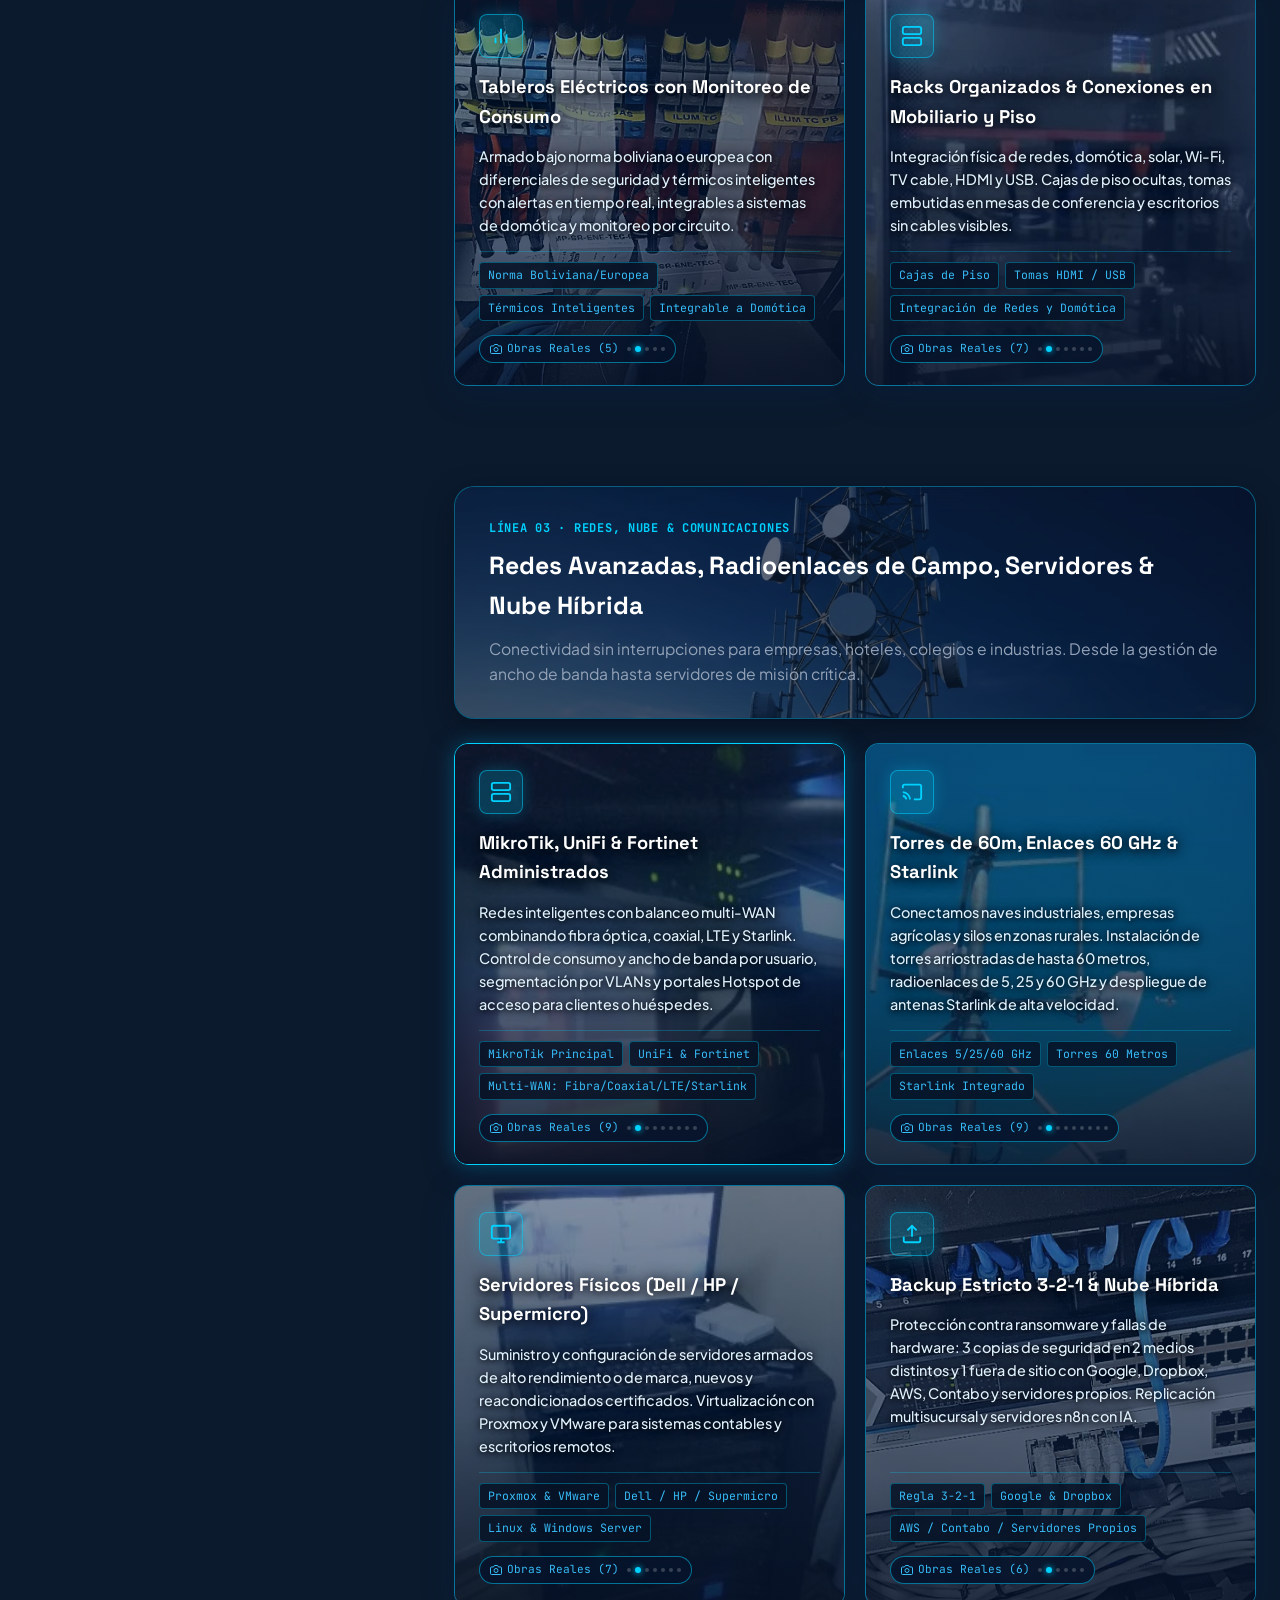
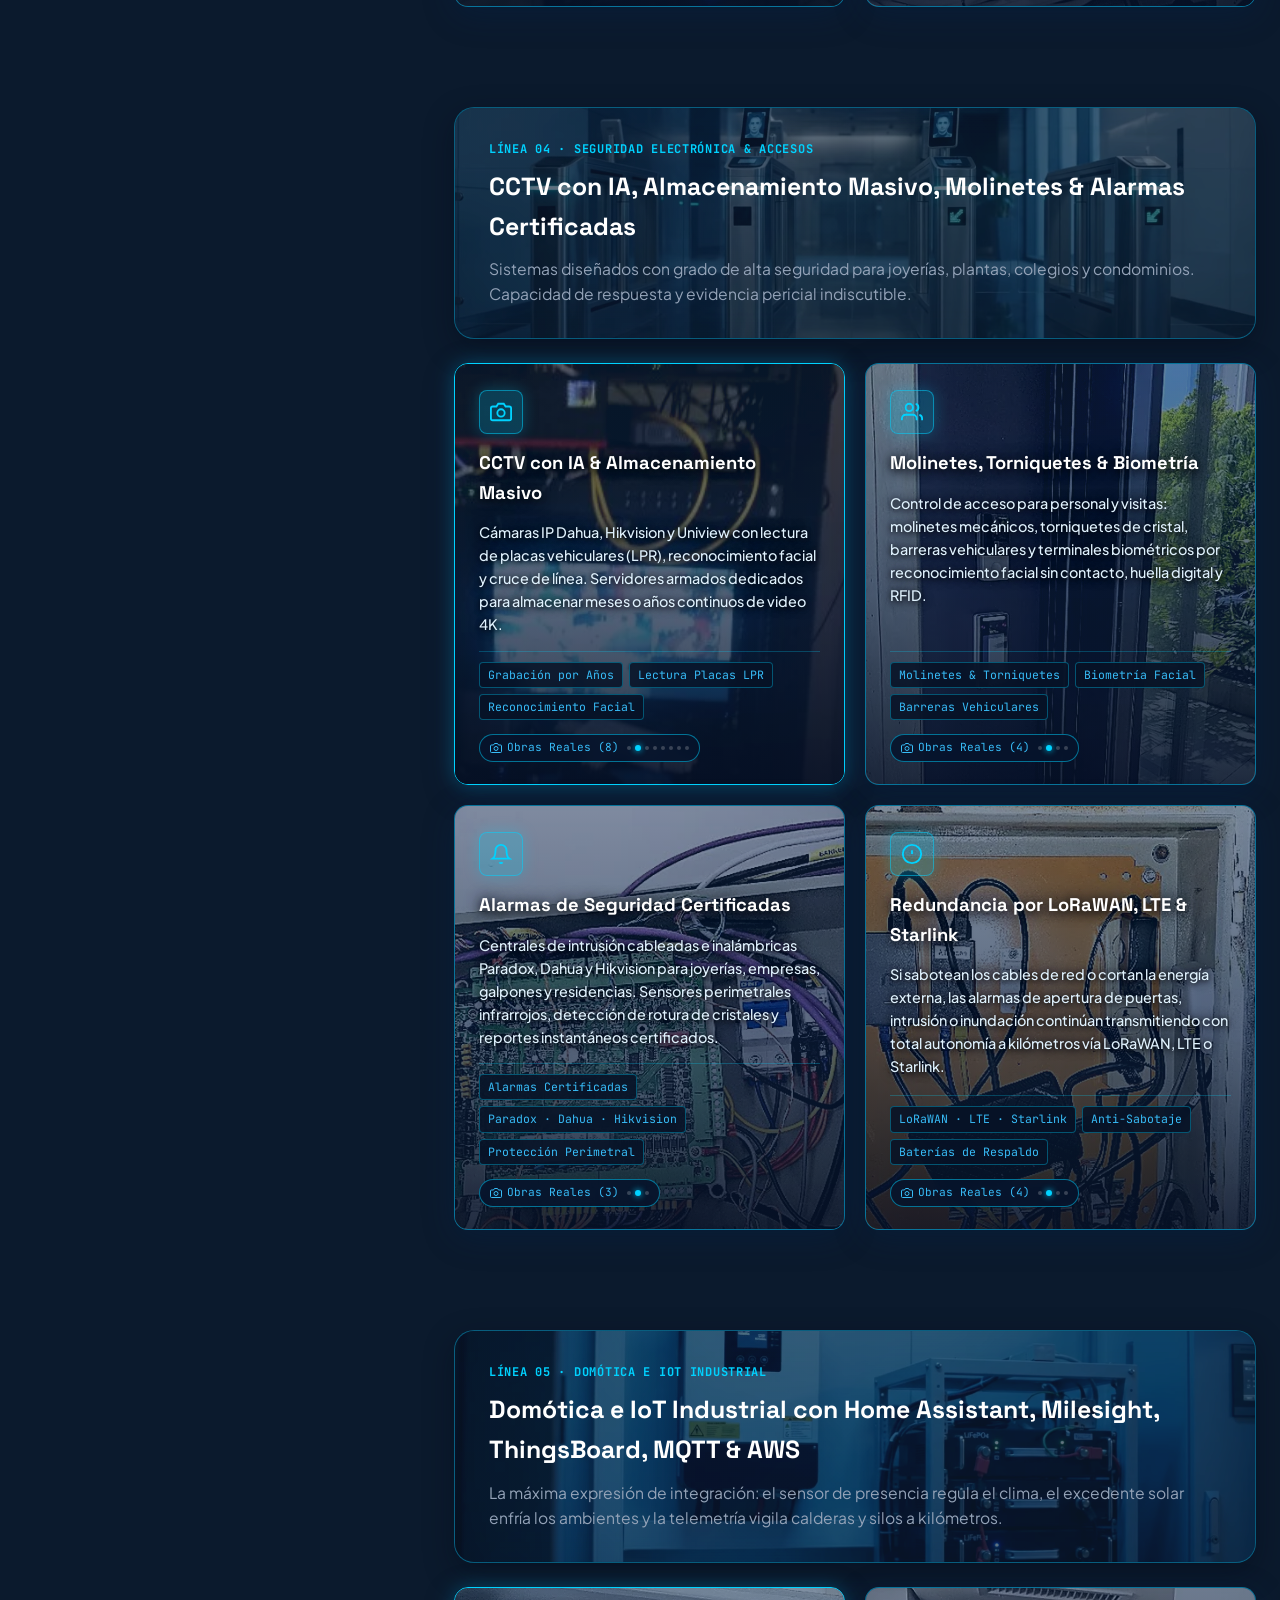
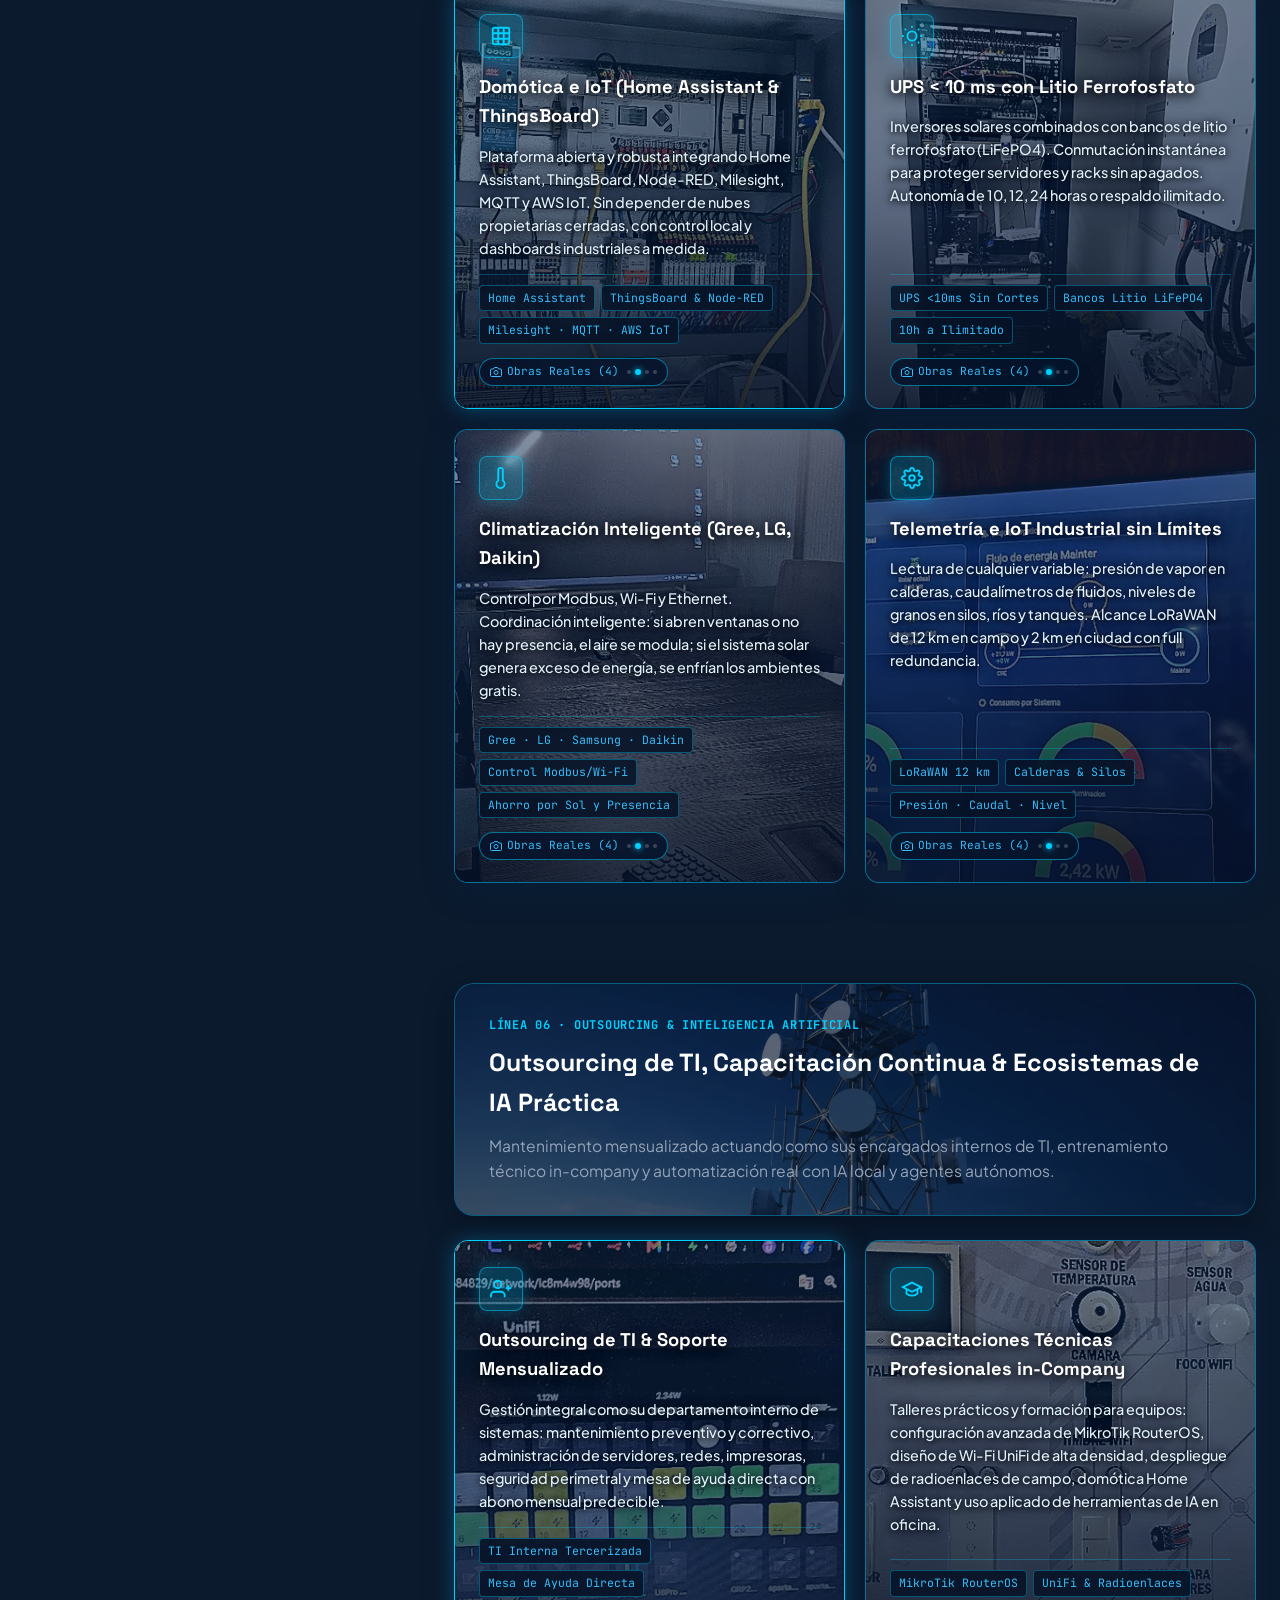
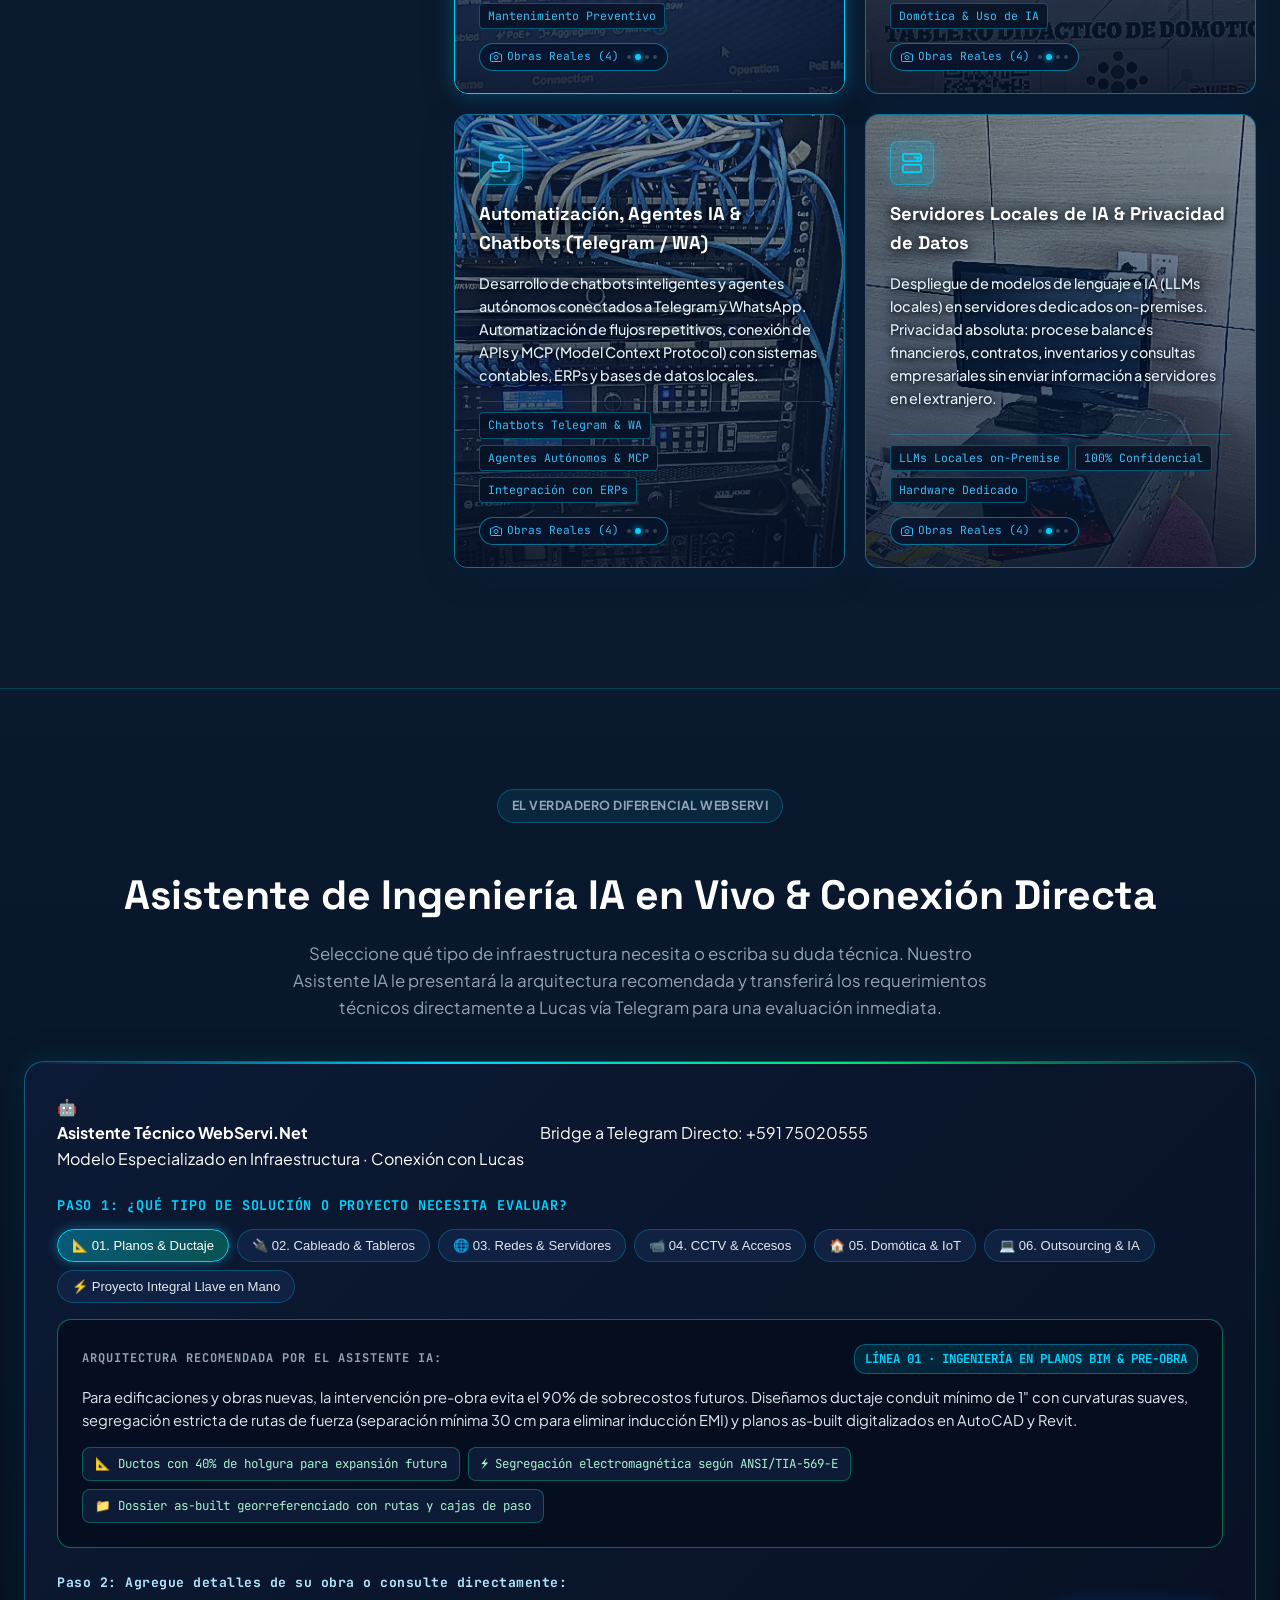
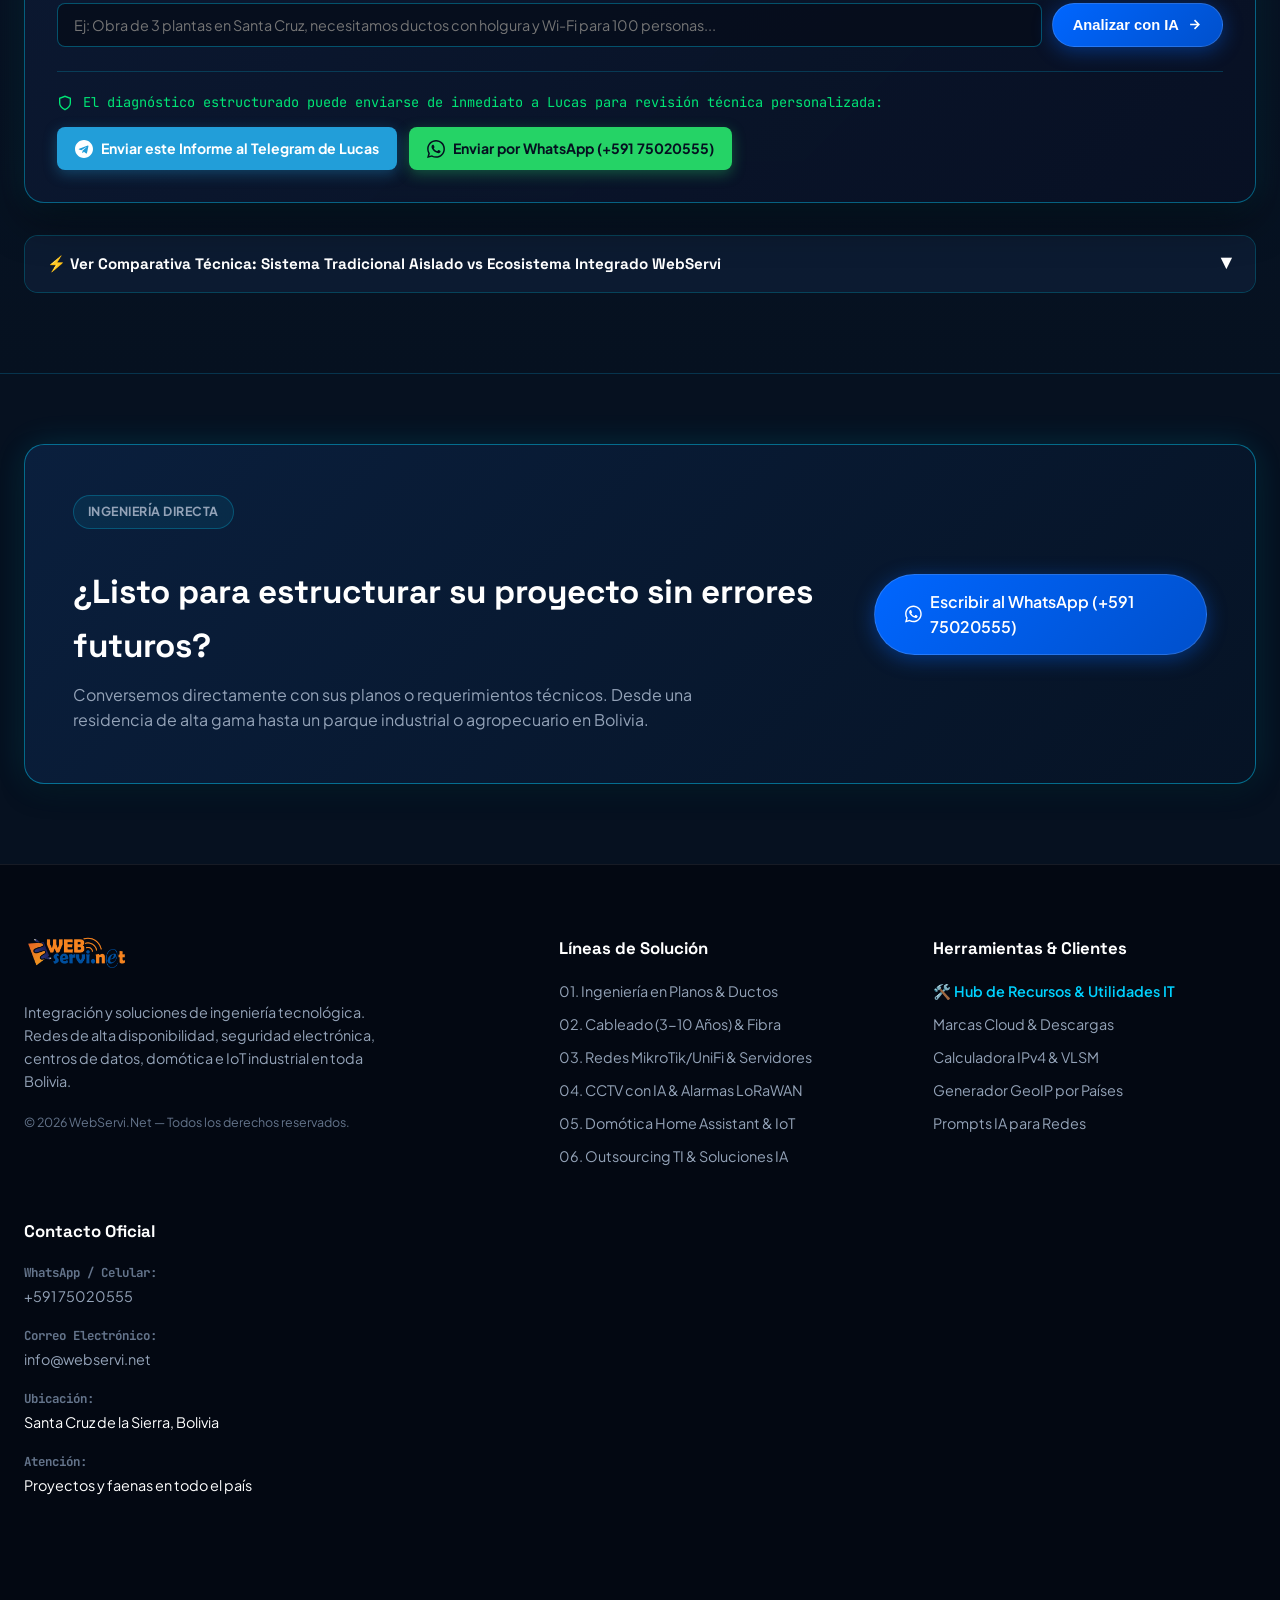
==== commit 1fef9910: "SEO completo: canonical, Open Graph, Twitter Card, JSON-LD schema.org, sitemap.xml, robots.txt con s" ====
--- a/index.html
+++ b/index.html
@@ -11,6 +11,65 @@
   <link rel="stylesheet" href="styles.css?v=20260927v2">
   <link rel="icon" type="image/png" href="assets/logos/v2-logo.png">
   <link rel="apple-touch-icon" href="assets/logos/v2-logo.png">
+
+  <!-- SEO: Canonical & Open Graph -->
+  <link rel="canonical" href="https://www.webservi.net/">
+  <meta property="og:type" content="website">
+  <meta property="og:url" content="https://www.webservi.net/">
+  <meta property="og:title" content="WebServi.Net — Ingeniería e Integración Total | Bolivia">
+  <meta property="og:description" content="Integración tecnológica de punta a punta en Bolivia: redes MikroTik/UniFi/Fortinet, cableado con garantía 3–10 años, Starlink, Proxmox, CCTV con IA, domótica Home Assistant y telemetría LoRaWAN.">
+  <meta property="og:image" content="https://www.webservi.net/assets/logos/v2-logo.png">
+  <meta property="og:locale" content="es_BO">
+  <meta property="og:site_name" content="WebServi.Net">
+
+  <!-- SEO: Twitter Card -->
+  <meta name="twitter:card" content="summary_large_image">
+  <meta name="twitter:title" content="WebServi.Net — Ingeniería e Integración Total | Bolivia">
+  <meta name="twitter:description" content="Redes, fibra, servidores, CCTV IA, domótica y telemetría IoT en Bolivia.">
+  <meta name="twitter:image" content="https://www.webservi.net/assets/logos/v2-logo.png">
+
+  <!-- SEO: JSON-LD LocalBusiness -->
+  <script type="application/ld+json">
+  {
+    "@context": "https://schema.org",
+    "@type": "LocalBusiness",
+    "name": "WebServi.Net",
+    "url": "https://www.webservi.net/",
+    "logo": "https://www.webservi.net/assets/logos/v2-logo.png",
+    "image": "https://www.webservi.net/assets/logos/v2-logo.png",
+    "description": "Empresa boliviana de ingeniería e integración tecnológica: redes MikroTik/UniFi/Fortinet, cableado estructurado con 3 a 10 años de garantía, fibra óptica, servidores Proxmox, CCTV con IA, domótica Home Assistant y telemetría LoRaWAN.",
+    "telephone": "+591-750-20555",
+    "address": {
+      "@type": "PostalAddress",
+      "addressCountry": "BO"
+    },
+    "sameAs": [
+      "https://github.com/L0quillo/webservi-web"
+    ],
+    "contactPoint": {
+      "@type": "ContactPoint",
+      "telephone": "+591-750-20555",
+      "contactType": "customer service",
+      "availableLanguage": "Spanish"
+    },
+    "areaServed": {
+      "@type": "Country",
+      "name": "Bolivia"
+    },
+    "hasOfferCatalog": {
+      "@type": "OfferCatalog",
+      "name": "Servicios de Integración Tecnológica",
+      "itemListElement": [
+        {"@type": "Offer", "itemOffered": {"@type": "Service", "name": "Redes empresariales MikroTik / UniFi / Fortinet"}},
+        {"@type": "Offer", "itemOffered": {"@type": "Service", "name": "Cableado estructurado y fibra óptica"}},
+        {"@type": "Offer", "itemOffered": {"@type": "Service", "name": "CCTV con Inteligencia Artificial"}},
+        {"@type": "Offer", "itemOffered": {"@type": "Service", "name": "Domótica Home Assistant"}},
+        {"@type": "Offer", "itemOffered": {"@type": "Service", "name": "Telemetría IoT LoRaWAN"}},
+        {"@type": "Offer", "itemOffered": {"@type": "Service", "name": "Servidores Proxmox y virtualización"}}
+      ]
+    }
+  }
+  </script>
 </head>
 <body data-page="home">
 
